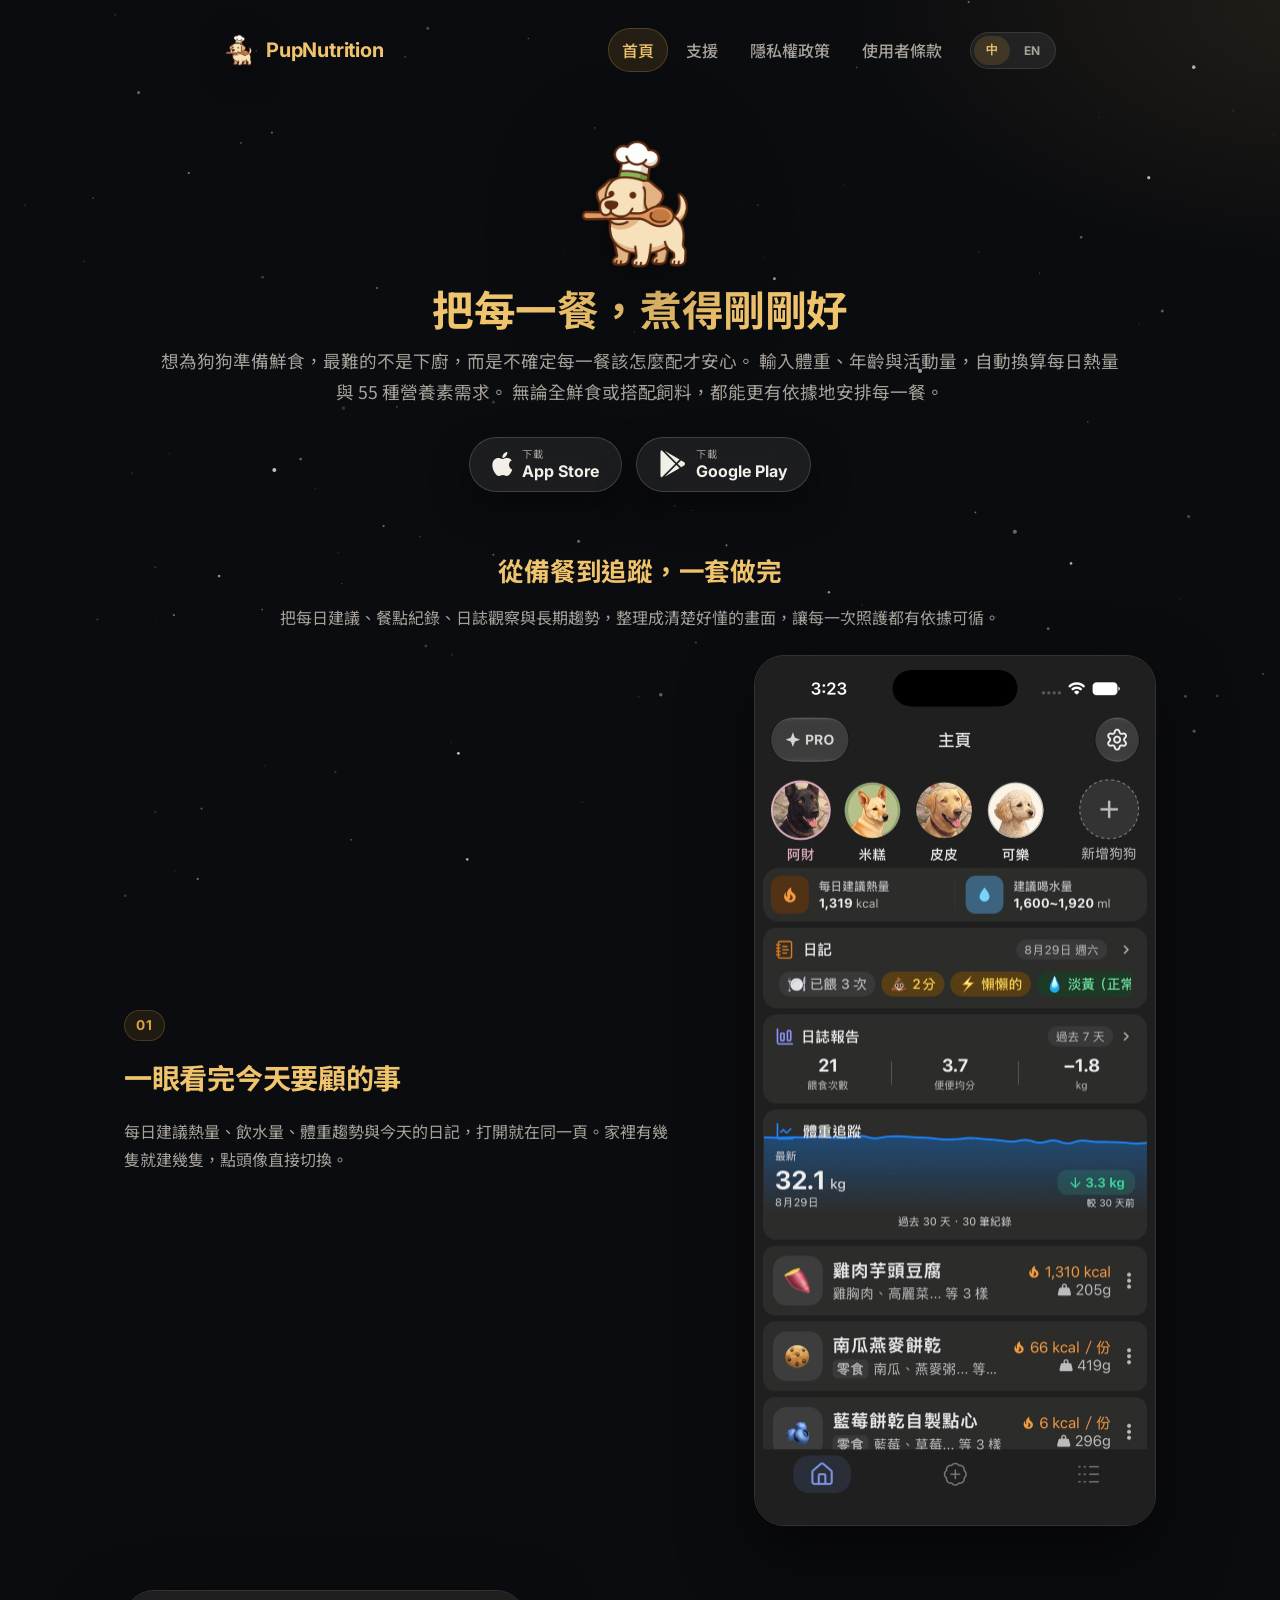
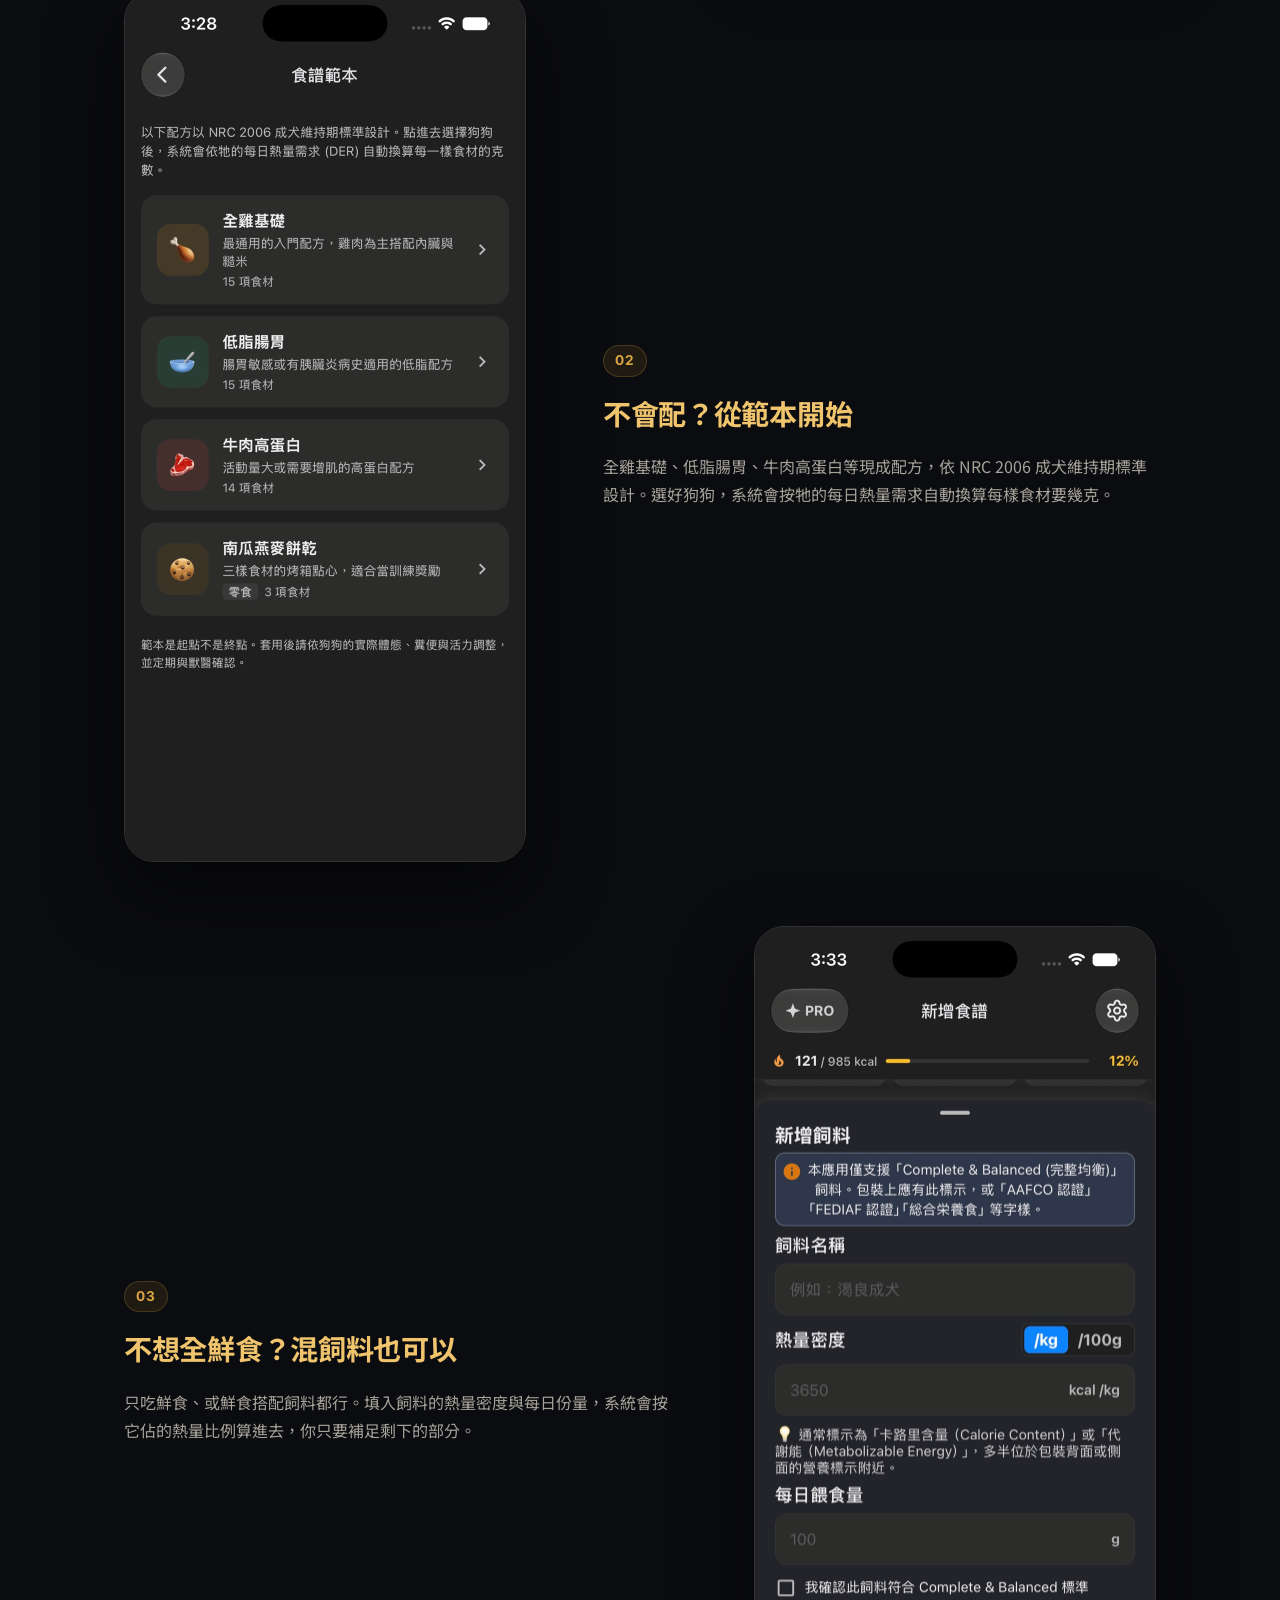
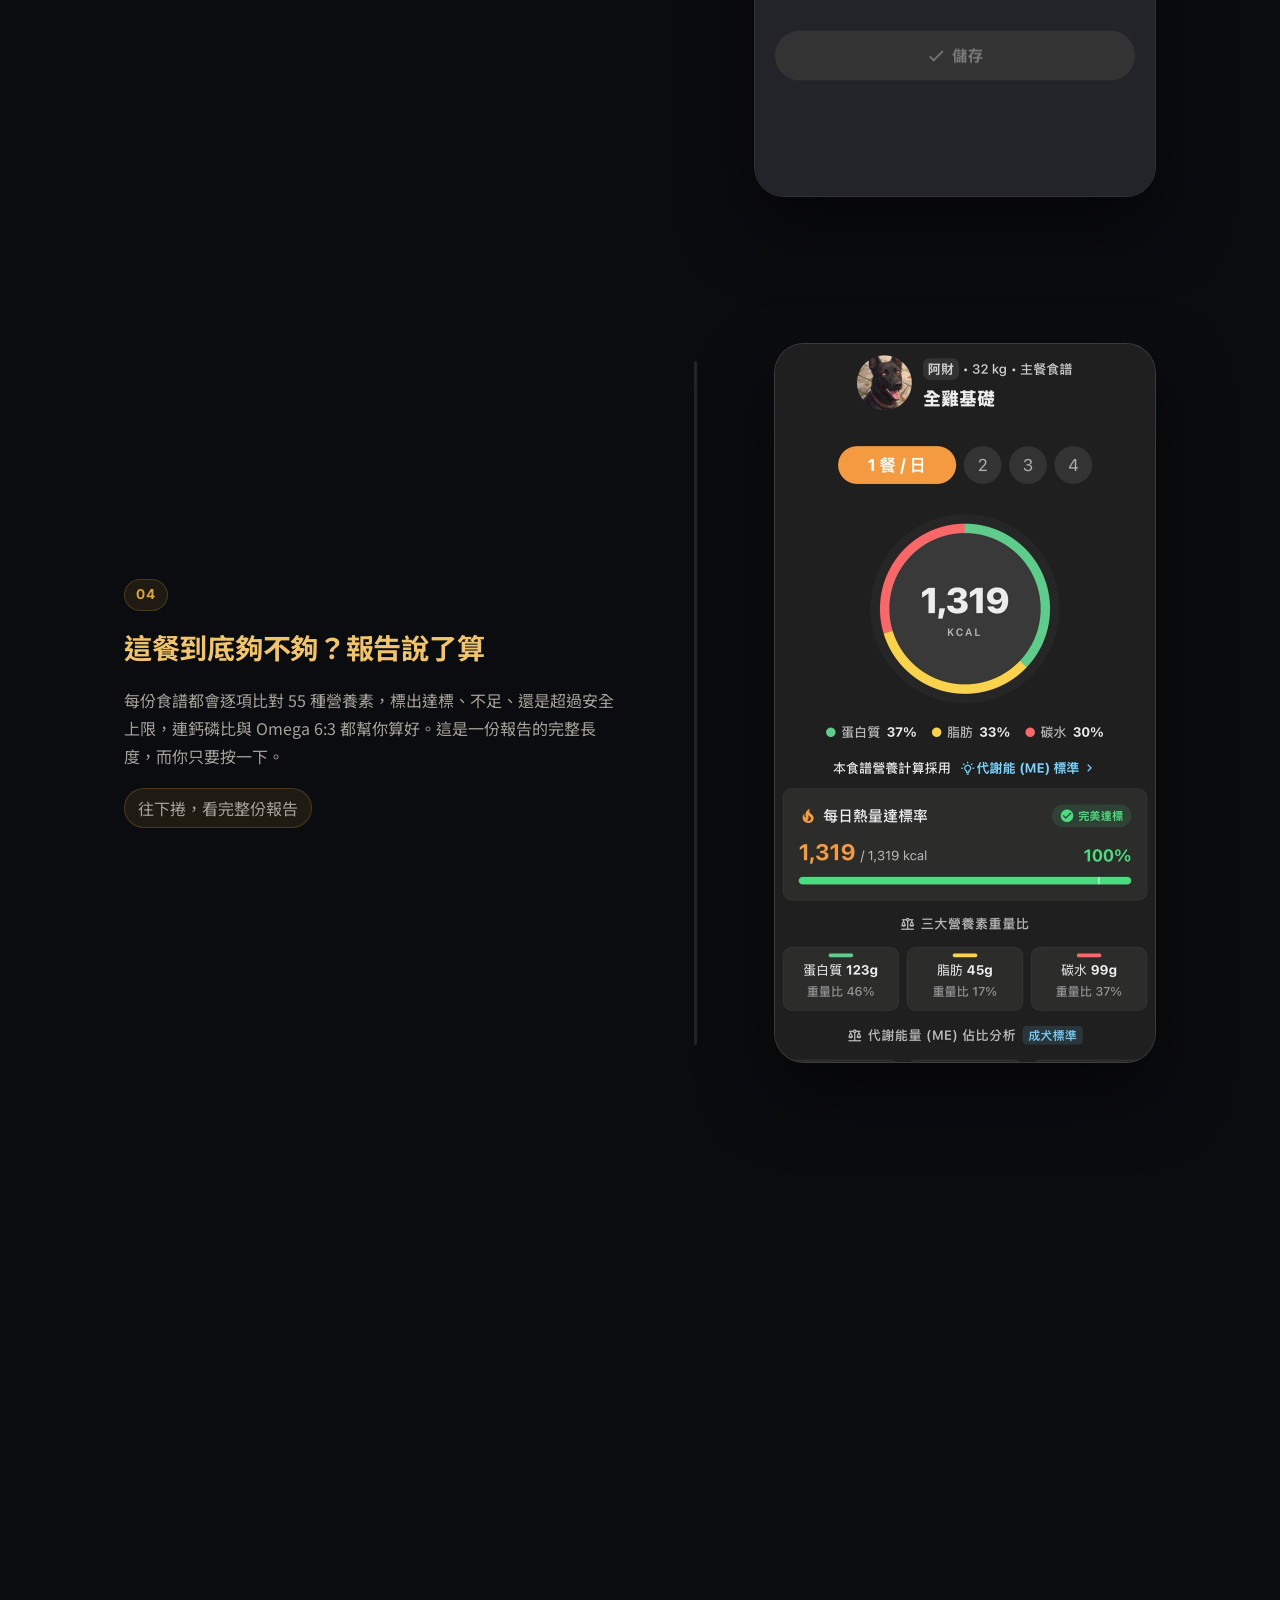
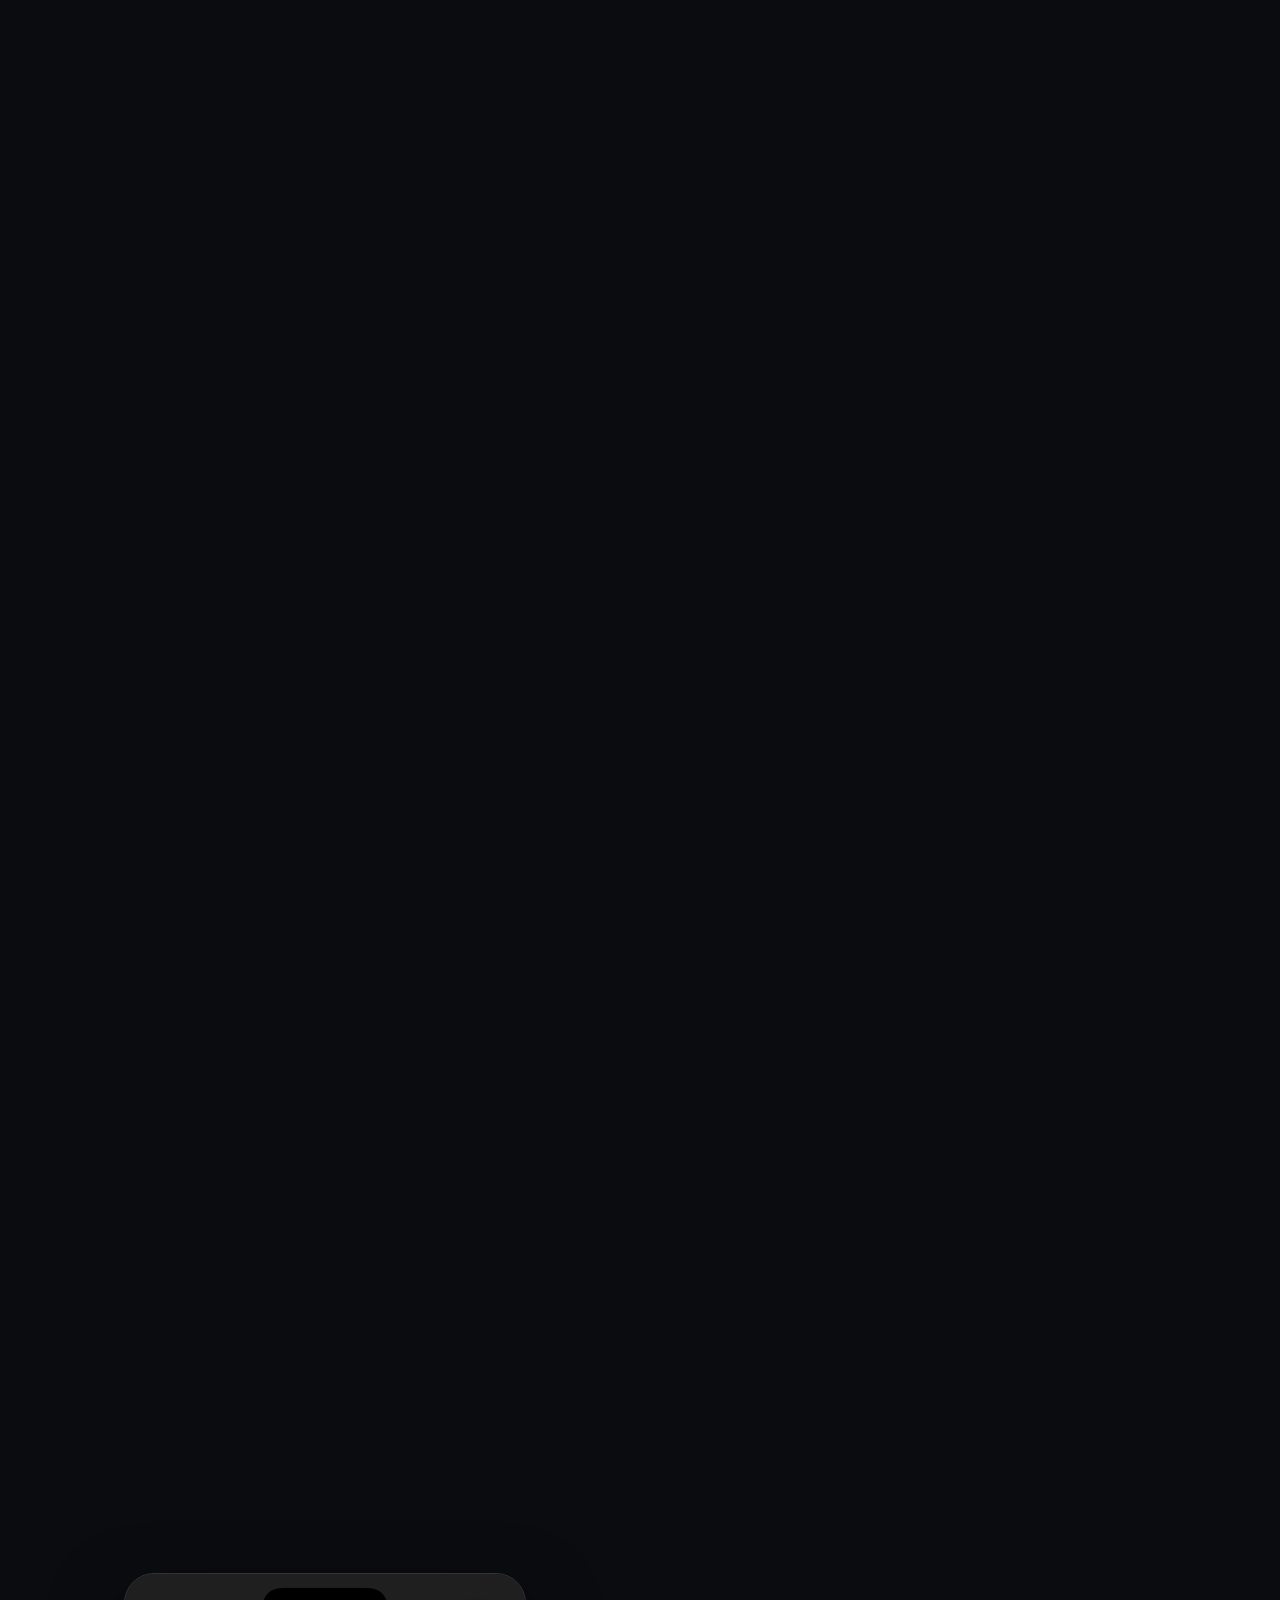
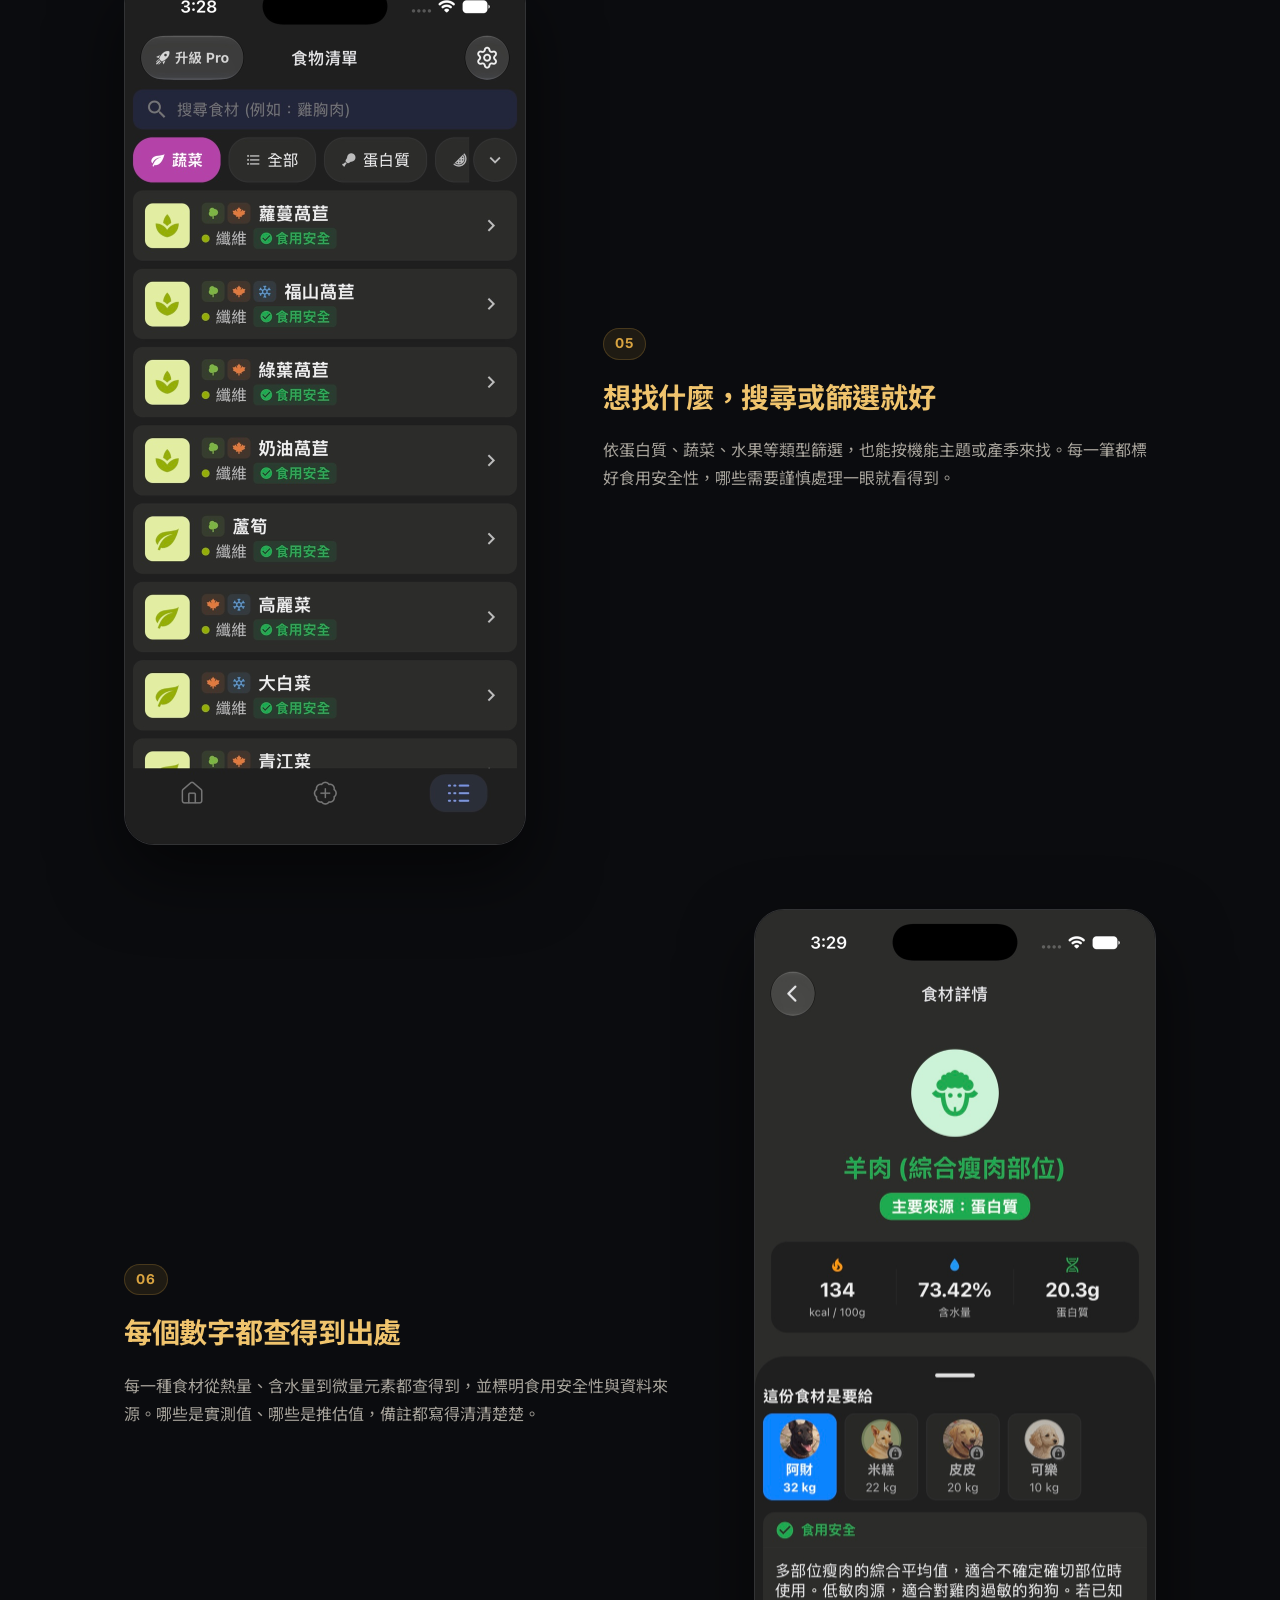
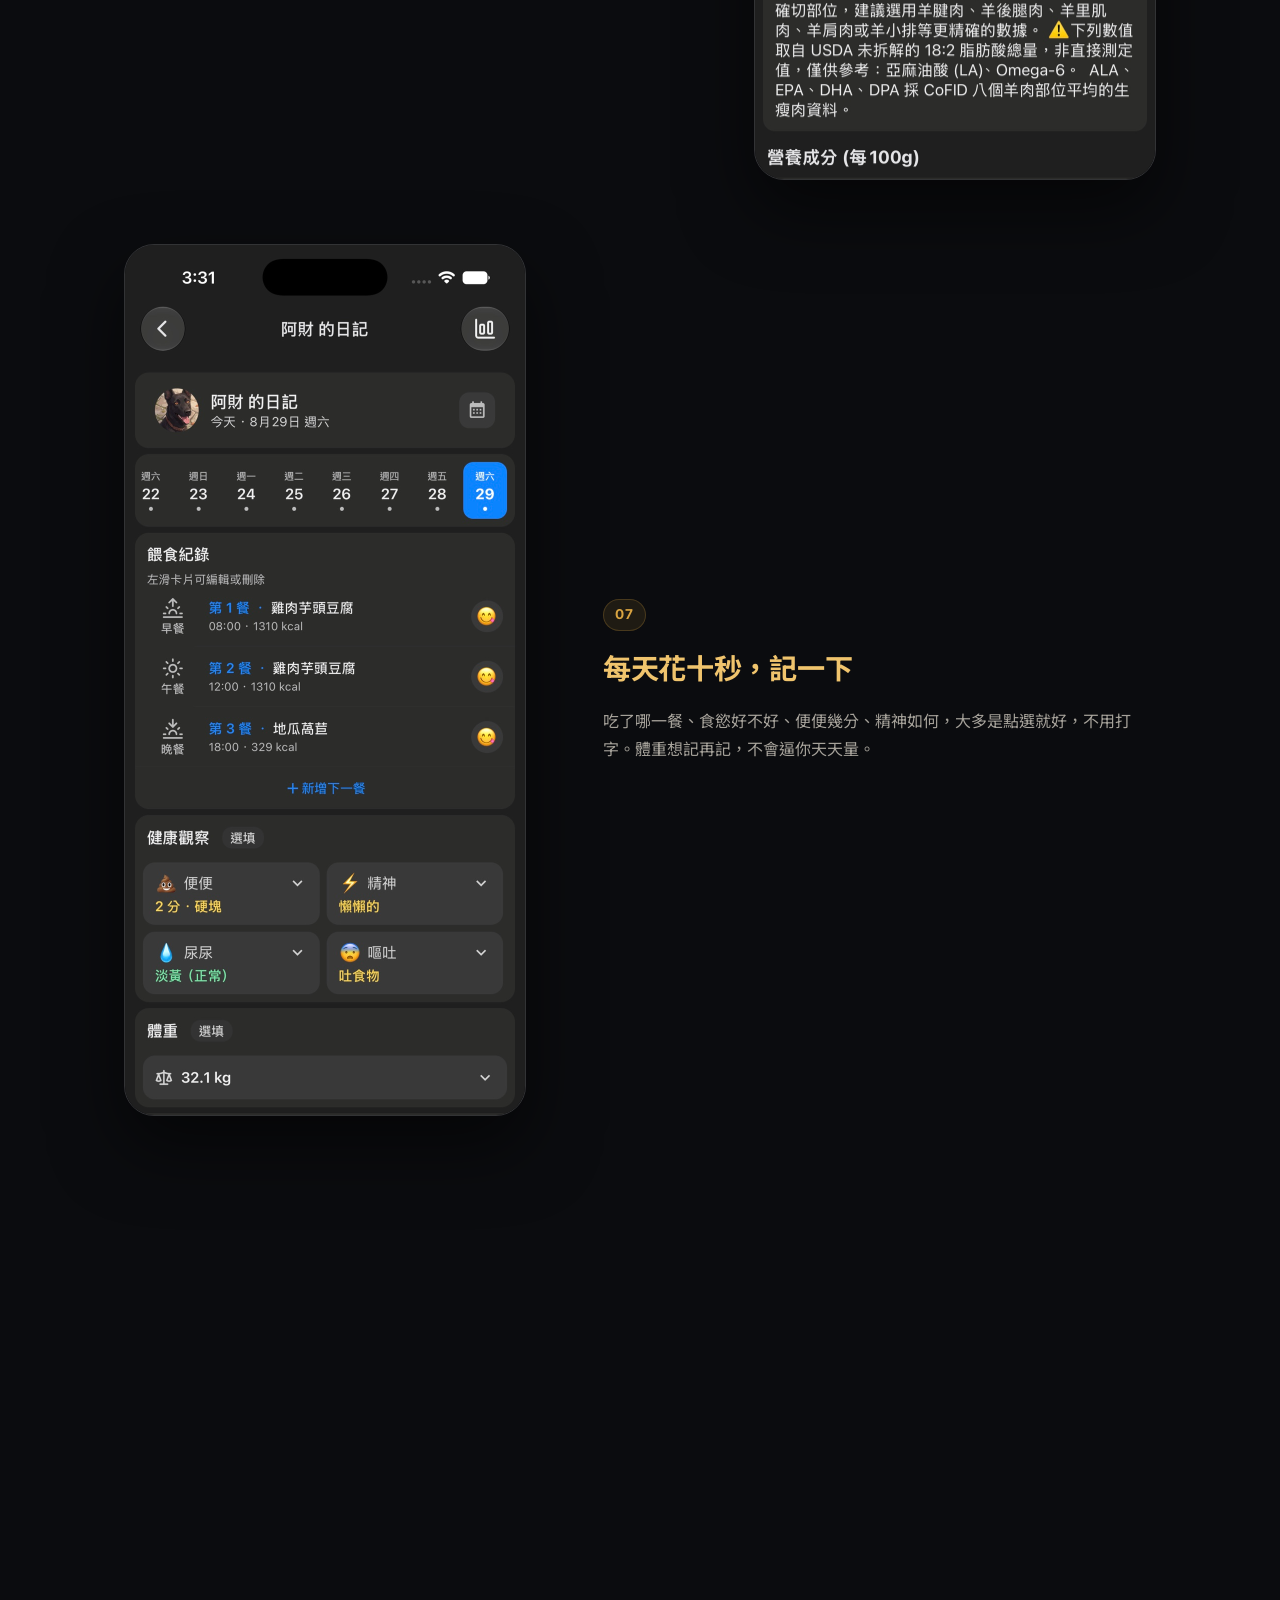
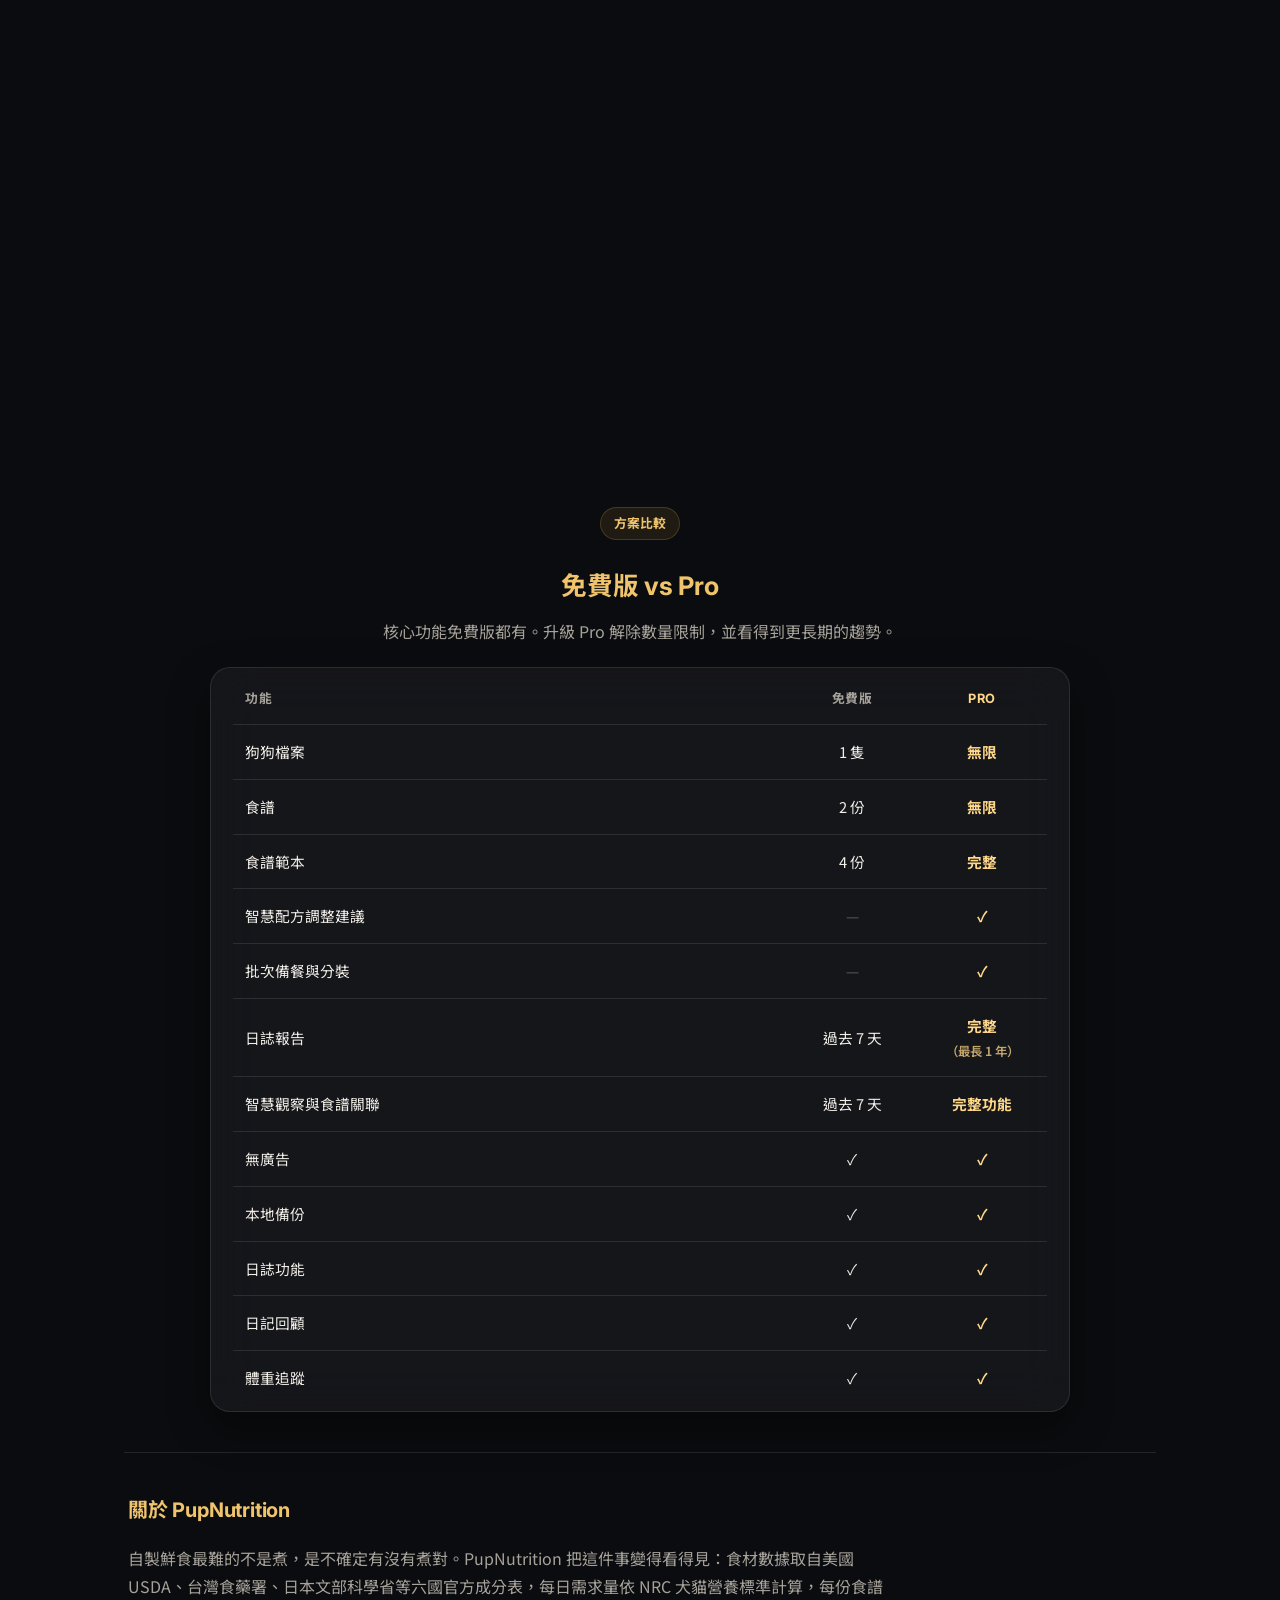
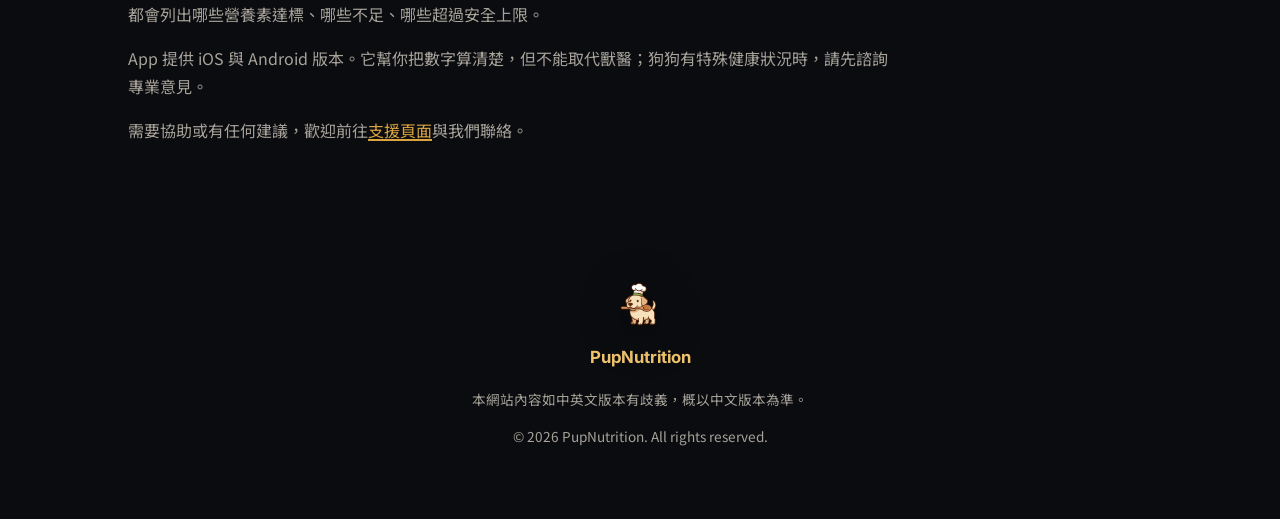
==== index.html @ 514bb1cf "Add files via upload" ====
<!DOCTYPE html>
<html lang="zh-Hant">
<head>
<meta charset="UTF-8">
<meta name="viewport" content="width=device-width, initial-scale=1.0">
<meta name="theme-color" content="#0B0C0F">
<title>PupNutrition — 為狗狗打造的鮮食營養夥伴</title>
<meta name="description" content="想給狗狗煮鮮食卻不知道怎麼配才夠？填好體重、年齡與活動量，PupNutrition 就自動算出每日熱量與 55 種營養素的需求量，並逐項檢查食譜達標與否。PupNutrition works out your dog's daily needs and checks every homemade recipe against 55 nutrients.">
<link rel="icon" type="image/png" href="logo.png">
<link rel="stylesheet" href="https://cdnjs.cloudflare.com/ajax/libs/font-awesome/6.5.2/css/all.min.css">
<link rel="stylesheet" href="style.css">
</head>
<body>
<canvas class="starfield" aria-hidden="true"></canvas>

<header class="site-header">
  <a class="brand" href="index.html"><img src="logo.png" alt="PupNutrition" class="brand-logo"> PupNutrition</a>
  <div class="site-header-right">
    <nav class="site-nav">
      <a href="index.html" class="active" data-i18n="nav.home">首頁</a>
      <a href="support.html" data-i18n="nav.support">支援</a>
      <a href="privacy.html" data-i18n="nav.privacy">隱私權政策</a>
      <a href="terms.html" data-i18n="nav.terms">使用者條款</a>
    </nav>
    <div class="lang-toggle">
      <button type="button" data-lang-btn="zh-TW">中</button>
      <button type="button" data-lang-btn="en-US">EN</button>
    </div>
  </div>
</header>

<main class="wide">
  <section class="hero">
    <img src="logo.png" alt="PupNutrition" class="hero-logo">
    <h1 data-i18n="index.hero.title">把每一餐，煮得剛剛好</h1>
    <p class="tagline" data-i18n="index.hero.tagline">想為狗狗準備鮮食，最難的不是下廚，而是不確定每一餐該怎麼配才安心。 輸入體重、年齡與活動量，自動換算每日熱量與 55 種營養素需求。 無論全鮮食或搭配飼料，都能更有依據地安排每一餐。</p>

    <div class="store-buttons">
      <a href="#" class="store-btn">
        <i class="fa-brands fa-apple"></i>
        <span class="store-btn-text"><small data-i18n="index.store.apple.caption">下載</small><strong>App Store</strong></span>
      </a>
      <a href="#" class="store-btn">
        <i class="fa-brands fa-google-play"></i>
        <span class="store-btn-text"><small data-i18n="index.store.google.caption">下載</small><strong>Google Play</strong></span>
      </a>
    </div>
  </section>

  <div class="section-heading">
    <h2 data-i18n="index.features.heading">從備餐到追蹤，一套做完</h2>
    <p class="section-sub" data-i18n="index.features.subheading">把每日建議、餐點紀錄、日誌觀察與長期趨勢，整理成清楚好懂的畫面，讓每一次照護都有依據可循。</p>
  </div>

  <section class="showcase">
    <div class="showcase-item reveal">
      <div class="showcase-text">
        <span class="showcase-num">01</span>
        <h2 data-i18n="index.showcase.home.title">一眼看完今天要顧的事</h2>
        <p data-i18n="index.showcase.home.body">每日建議熱量、飲水量、體重趨勢與今天的日記，打開就在同一頁。家裡有幾隻就建幾隻，點頭像直接切換。</p>
      </div>
      <div class="showcase-frame">
        <img src="images/shot-home.jpg" alt="PupNutrition 主頁畫面截圖" loading="lazy">
      </div>
    </div>

    <div class="showcase-item showcase-item--reverse reveal">
      <div class="showcase-text">
        <span class="showcase-num">02</span>
        <h2 data-i18n="index.showcase.templates.title">不會配？從範本開始</h2>
        <p data-i18n="index.showcase.templates.body">全雞基礎、低脂腸胃、牛肉高蛋白等現成配方，依 NRC 2006 成犬維持期標準設計。選好狗狗，系統會按牠的每日熱量需求自動換算每樣食材要幾克。</p>
      </div>
      <div class="showcase-frame">
        <img src="images/shot-templates.jpg" alt="PupNutrition 食譜範本畫面截圖" loading="lazy">
      </div>
    </div>

    <div class="showcase-item reveal">
      <div class="showcase-text">
        <span class="showcase-num">03</span>
        <h2 data-i18n="index.showcase.kibble.title">不想全鮮食？混飼料也可以</h2>
        <p data-i18n="index.showcase.kibble.body">只吃鮮食、或鮮食搭配飼料都行。填入飼料的熱量密度與每日份量，系統會按它佔的熱量比例算進去，你只要補足剩下的部分。</p>
      </div>
      <div class="showcase-frame">
        <img src="images/shot-kibble.jpg" alt="PupNutrition 新增飼料畫面截圖" loading="lazy">
      </div>
    </div>
  </section>

  <section class="longshot" id="longshot">
    <div class="longshot-inner">
      <div class="longshot-text">
        <span class="showcase-num">04</span>
        <h2 data-i18n="index.longshot.title">這餐到底夠不夠？報告說了算</h2>
        <p data-i18n="index.longshot.body">每份食譜都會逐項比對 55 種營養素，標出達標、不足、還是超過安全上限，連鈣磷比與 Omega 6:3 都幫你算好。這是一份報告的完整長度，而你只要按一下。</p>
        <p class="longshot-hint" data-i18n="index.longshot.hint">往下捲，看完整份報告</p>
      </div>
      <div class="longshot-progress" aria-hidden="true"><span></span></div>
      <div class="longshot-frame">
        <img src="images/shot-recipe-long.jpg" alt="PupNutrition 完整食譜與營養檢核報告畫面截圖" loading="lazy">
      </div>
    </div>
  </section>

  <section class="showcase">
    <div class="showcase-item showcase-item--reverse reveal">
      <div class="showcase-text">
        <span class="showcase-num">05</span>
        <h2 data-i18n="index.showcase.foodlist.title">想找什麼，搜尋或篩選就好</h2>
        <p data-i18n="index.showcase.foodlist.body">依蛋白質、蔬菜、水果等類型篩選，也能按機能主題或產季來找。每一筆都標好食用安全性，哪些需要謹慎處理一眼就看得到。</p>
      </div>
      <div class="showcase-frame">
        <img src="images/shot-foodlist.jpg" alt="PupNutrition 食物清單畫面截圖" loading="lazy">
      </div>
    </div>

    <div class="showcase-item reveal">
      <div class="showcase-text">
        <span class="showcase-num">06</span>
        <h2 data-i18n="index.showcase.ingredient.title">每個數字都查得到出處</h2>
        <p data-i18n="index.showcase.ingredient.body">每一種食材從熱量、含水量到微量元素都查得到，並標明食用安全性與資料來源。哪些是實測值、哪些是推估值，備註都寫得清清楚楚。</p>
      </div>
      <div class="showcase-frame">
        <img src="images/shot-ingredient.jpg" alt="PupNutrition 食材詳情畫面截圖" loading="lazy">
      </div>
    </div>

    <div class="showcase-item showcase-item--reverse reveal">
      <div class="showcase-text">
        <span class="showcase-num">07</span>
        <h2 data-i18n="index.showcase.log.title">每天花十秒，記一下</h2>
        <p data-i18n="index.showcase.log.body">吃了哪一餐、食慾好不好、便便幾分、精神如何，大多是點選就好，不用打字。體重想記再記，不會逼你天天量。</p>
      </div>
      <div class="showcase-frame">
        <img src="images/shot-log.jpg" alt="PupNutrition 日記畫面截圖" loading="lazy">
      </div>
    </div>

    <div class="showcase-item reveal">
      <div class="showcase-text">
        <span class="showcase-num">08</span>
        <h2 data-i18n="index.showcase.report.title">身體的變化，數字先告訴你</h2>
        <p data-i18n="index.showcase.report.body">餵食次數、便便評分、體重曲線自動整理成報告。連續幾次偏軟，App 會告訴你可能是換食太快或脂肪偏高，而不只是丟一張圖表給你。</p>
      </div>
      <div class="showcase-frame">
        <img src="images/shot-report.jpg" alt="PupNutrition 日誌報告畫面截圖" loading="lazy">
      </div>
    </div>
  </section>

  <div class="section-heading">
    <span class="eyebrow" data-i18n="compare.eyebrow">方案比較</span>
    <h2 data-i18n="compare.title">免費版 vs Pro</h2>
    <p class="section-sub" data-i18n="compare.subtitle">核心功能免費版都有。升級 Pro 解除數量限制，並看得到更長期的趨勢。</p>
  </div>

  <div class="compare-wrap">
    <table class="compare-table">
      <thead>
        <tr>
          <th data-i18n="compare.col.feature">功能</th>
          <th data-i18n="compare.col.free">免費版</th>
          <th>Pro</th>
        </tr>
      </thead>
      <tbody>
        <tr>
          <td data-i18n="compare.row.dogs">狗狗檔案</td>
          <td data-i18n="compare.row.dogs.free">1 隻</td>
          <td data-i18n="compare.row.dogs.pro">無限</td>
        </tr>
        <tr>
          <td data-i18n="compare.row.recipes">食譜</td>
          <td data-i18n="compare.row.recipes.free">2 份</td>
          <td data-i18n="compare.row.recipes.pro">無限</td>
        </tr>
        <tr>
          <td data-i18n="compare.row.templates">食譜範本</td>
          <td data-i18n="compare.row.templates.free">4 份</td>
          <td data-i18n="compare.row.templates.pro">完整</td>
        </tr>
        <tr>
          <td data-i18n="compare.row.nutritionSuggestions">智慧配方調整建議</td>
          <td class="dash">—</td>
          <td>✓</td>
        </tr>
        <tr>
          <td data-i18n="compare.row.batchPrep">批次備餐與分裝</td>
          <td class="dash">—</td>
          <td>✓</td>
        </tr>
        <tr>
          <td data-i18n="compare.row.report">日誌報告</td>
          <td data-i18n="compare.row.report.free">過去 7 天</td>
          <td data-i18n-html="compare.row.report.pro.html">完整<span class="compare-note">（最長 1 年）</span></td>
        </tr>
        <tr>
          <td data-i18n="compare.row.insight">智慧觀察與食譜關聯</td>
          <td data-i18n="compare.row.insight.free">過去 7 天</td>
          <td data-i18n="compare.row.insight.pro">完整功能</td>
        </tr>
        <tr>
          <td data-i18n="compare.row.noads">無廣告</td>
          <td>✓</td>
          <td>✓</td>
        </tr>
        <tr>
          <td data-i18n="compare.row.backup">本地備份</td>
          <td>✓</td>
          <td>✓</td>
        </tr>
        <tr>
          <td data-i18n="compare.row.log">日誌功能</td>
          <td>✓</td>
          <td>✓</td>
        </tr>
        <tr>
          <td data-i18n="compare.row.diaryReview">日記回顧</td>
          <td>✓</td>
          <td>✓</td>
        </tr>
        <tr>
          <td data-i18n="compare.row.weight">體重追蹤</td>
          <td>✓</td>
          <td>✓</td>
        </tr>
      </tbody>
    </table>
  </div>

  <div class="about-section">
    <h2 data-i18n="index.about.title">關於 PupNutrition</h2>
    <p data-i18n="index.about.body1">自製鮮食最難的不是煮，是不確定有沒有煮對。PupNutrition 把這件事變得看得見：食材數據取自美國 USDA、台灣食藥署、日本文部科學省等六國官方成分表，每日需求量依 NRC 犬貓營養標準計算，每份食譜都會列出哪些營養素達標、哪些不足、哪些超過安全上限。</p>
    <p data-i18n="index.about.body15">App 提供 iOS 與 Android 版本。它幫你把數字算清楚，但不能取代獸醫；狗狗有特殊健康狀況時，請先諮詢專業意見。</p>
    <p data-i18n-html="index.about.body2.html">需要協助或有任何建議，歡迎前往<a href="support.html">支援頁面</a>與我們聯絡。</p>
  </div>
</main>

<footer>
  <img src="logo.png" alt="PupNutrition" class="footer-logo">
  <p class="footer-brand">PupNutrition</p>
  <p data-i18n="footer.disclaimer.generic">本網站內容如中英文版本有歧義，概以中文版本為準。</p>
  <p>&copy; 2026 PupNutrition. All rights reserved.</p>
</footer>

<script src="js/starfield.js"></script>
<script src="i18n/zh-TW.js"></script>
<script src="i18n/en-US.js"></script>
<script src="i18n/i18n.js"></script>
<script>
  (function () {
    var items = document.querySelectorAll('.reveal');
    if (!('IntersectionObserver' in window) || !items.length) {
      items.forEach(function (el) { el.classList.add('in-view'); });
      return;
    }
    var observer = new IntersectionObserver(function (entries) {
      entries.forEach(function (entry) {
        if (entry.isIntersecting) {
          entry.target.classList.add('in-view');
          observer.unobserve(entry.target);
        }
      });
    }, { threshold: 0.25, rootMargin: '0px 0px -60px 0px' });
    items.forEach(function (el) { observer.observe(el); });
  })();

  // 長截圖：把頁面捲動進度換算成圖片在手機框裡的位移
  (function () {
    var section = document.getElementById('longshot');
    if (!section) return;
    var frame = section.querySelector('.longshot-frame');
    var img = frame && frame.querySelector('img');
    var bar = section.querySelector('.longshot-progress span');
    if (!img) return;
    if (window.matchMedia && window.matchMedia('(prefers-reduced-motion: reduce)').matches) return;

    var maxShift = 0, ticking = false;

    function measure() {
      // 圖片實際渲染高度扣掉視窗高度，就是可以捲動的距離
      maxShift = Math.max(0, img.offsetHeight - frame.clientHeight);
    }

    function update() {
      ticking = false;
      var rect = section.getBoundingClientRect();
      var runway = section.offsetHeight - window.innerHeight;
      if (runway <= 0) return;
      var progress = Math.min(1, Math.max(0, -rect.top / runway));
      img.style.transform = 'translateY(' + (-progress * maxShift).toFixed(1) + 'px)';
      if (bar) bar.style.height = (progress * 100).toFixed(1) + '%';
    }

    function onScroll() {
      if (!ticking) { ticking = true; requestAnimationFrame(update); }
    }

    function init() { measure(); update(); }

    if (img.complete) init(); else img.addEventListener('load', init);
    window.addEventListener('scroll', onScroll, { passive: true });
    window.addEventListener('resize', function () { measure(); update(); });
  })();
</script>
</body>
</html>
---- style.css ----
@import url('https://fonts.googleapis.com/css2?family=Inter:wght@500;600;700;800&family=Noto+Sans+TC:wght@400;500;700&display=swap');

:root {
  --bg: #0B0C0F;
  --paper: rgba(255, 255, 255, 0.045);
  --paper-strong: rgba(255, 255, 255, 0.07);
  --ink: #F2EFE9;
  --ink-soft: #A6A29A;
  --sage: #D9A441;
  --sage-deep: #F0C46D;
  --mustard: #FFD88A;
  --line: rgba(255, 255, 255, 0.10);
  --line-strong: rgba(255, 255, 255, 0.16);
  --radius: 20px;
  --shadow-card: 0 30px 70px rgba(0, 0, 0, 0.55), inset 0 1px 0 rgba(255, 255, 255, 0.07);
  --shadow-soft: 0 16px 40px rgba(0, 0, 0, 0.4);
}

* { box-sizing: border-box; }

.starfield {
  position: fixed;
  inset: 0;
  z-index: -1;          /* 沒有這行的話，fixed 定位會讓星點畫在內容「上面」，截圖會蒙上一層白霧 */
  display: block;
  pointer-events: none;
}

html { scroll-behavior: smooth; }

body {
  margin: 0;
  background:
    radial-gradient(1100px 560px at 12% -8%, rgba(217, 164, 65, 0.12), transparent 60%),
    radial-gradient(900px 480px at 105% 0%, rgba(240, 196, 109, 0.10), transparent 55%),
    var(--bg);
  color: var(--ink);
  font-family: 'Noto Sans TC', -apple-system, BlinkMacSystemFont, sans-serif;
  line-height: 1.75;
  -webkit-font-smoothing: antialiased;
}

h1, h2, h3, .brand {
  font-family: 'Inter', 'Noto Sans TC', -apple-system, BlinkMacSystemFont, sans-serif;
  color: var(--sage-deep);
  letter-spacing: -0.01em;
}

a { color: var(--sage); text-decoration-thickness: 1.5px; text-underline-offset: 2px; }
a:hover { color: var(--mustard); }

.site-header {
  display: flex;
  align-items: center;
  justify-content: space-between;
  max-width: 880px;
  margin: 0 auto;
  padding: 28px 24px 20px;
}

.brand {
  display: flex;
  align-items: center;
  gap: 10px;
  font-size: 1.25rem;
  font-weight: 700;
  text-decoration: none;
}
.brand:hover { color: var(--sage-deep); }

.brand .paw { font-size: 1.4rem; }
.brand-logo {
  height: 32px;
  width: 32px;
  object-fit: contain;
  vertical-align: middle;
  filter: drop-shadow(0 6px 16px rgba(0, 0, 0, 0.5));
}

.site-header-right { display: flex; align-items: center; gap: 14px; }

.lang-toggle {
  display: flex;
  gap: 2px;
  background: var(--paper-strong);
  border: 1px solid var(--line);
  border-radius: 999px;
  padding: 3px;
}
.lang-toggle button {
  border: none;
  background: transparent;
  color: var(--ink-soft);
  font-size: 0.75rem;
  font-weight: 700;
  font-family: 'Inter', sans-serif;
  padding: 6px 12px;
  border-radius: 999px;
  cursor: pointer;
  transition: background-color 0.15s ease, color 0.15s ease;
}
.lang-toggle button:hover { color: var(--ink); }
.lang-toggle button.active {
  background: rgba(217, 164, 65, 0.16);
  color: var(--sage-deep);
}

.site-nav { display: flex; gap: 4px; font-weight: 500; }
.site-nav a {
  color: var(--ink-soft);
  text-decoration: none;
  padding: 8px 14px;
  border-radius: 999px;
  transition: background-color 0.15s ease, color 0.15s ease;
}
.site-nav a:hover { color: var(--ink); background: var(--paper-strong); }
.site-nav a.active {
  color: var(--sage-deep);
  background: rgba(217, 164, 65, 0.12);
  box-shadow: inset 0 0 0 1px rgba(217, 164, 65, 0.25);
}

main {
  max-width: 720px;
  margin: 0 auto;
  padding: 12px 24px 80px;
}

/* 首頁：容器放寬讓截圖有空間，但文字段落仍維持好讀的行寬 */
main.wide { max-width: 1080px; }
main.wide .hero .tagline,
main.wide .section-heading .section-sub { max-width: 960px; }
main.wide .about-section p { max-width: 760px; }
main.wide .compare-wrap { max-width: 860px; margin-inline: auto; }

.card {
  background: var(--paper);
  border: 1px solid var(--line);
  border-radius: var(--radius);
  padding: 36px 40px;
  backdrop-filter: blur(24px) saturate(140%);
  -webkit-backdrop-filter: blur(24px) saturate(140%);
  box-shadow: var(--shadow-card);
}

.eyebrow {
  display: inline-block;
  background: rgba(217, 164, 65, 0.10);
  color: var(--sage-deep);
  font-weight: 700;
  font-size: 0.8rem;
  padding: 5px 14px;
  border-radius: 999px;
  margin-bottom: 14px;
  box-shadow: inset 0 0 0 1px rgba(217, 164, 65, 0.22);
}

h1 { font-size: 2.1rem; margin: 0 0 6px; }
.hero h1 { font-size: 2.6rem; line-height: 1.15; margin: 0 0 10px; }
h2 { font-size: 1.25rem; margin: 34px 0 10px; border-top: 1px solid var(--line); padding-top: 24px; }
h2:first-of-type { border-top: none; padding-top: 0; }
.updated { color: var(--ink-soft); font-size: 0.9rem; margin: 0 0 28px; }

ul { padding-left: 22px; }
li { margin-bottom: 6px; }

.hero {
  text-align: center;
  padding: 34px 0 48px;
}
.hero .tagline { color: var(--ink-soft); font-size: 1.1rem; max-width: 460px; margin: 10px auto 0; }
.paw-row img {
  height: 22px;
  width: 22px;
  object-fit: contain;
  margin: 0 4px;
  vertical-align: middle;
  filter: drop-shadow(0 4px 10px rgba(0, 0, 0, 0.4));
}

.hero-logo {
  display: block;
  width: 132px;
  height: 132px;
  object-fit: contain;
  margin: 0 auto 18px;
  filter: drop-shadow(0 24px 50px rgba(0, 0, 0, 0.55));
}

.store-buttons {
  display: flex;
  gap: 14px;
  justify-content: center;
  flex-wrap: wrap;
  margin-top: 30px;
}
.store-btn {
  display: flex;
  align-items: center;
  gap: 10px;
  background: var(--paper-strong);
  border: 1px solid var(--line-strong);
  border-radius: 999px;
  padding: 10px 22px;
  color: var(--ink);
  text-decoration: none;
  backdrop-filter: blur(20px);
  -webkit-backdrop-filter: blur(20px);
  box-shadow: var(--shadow-soft);
  transition: border-color 0.2s ease, background-color 0.2s ease, transform 0.15s ease;
}
.store-btn:hover {
  color: var(--ink);
  border-color: rgba(217, 164, 65, 0.4);
  background: rgba(217, 164, 65, 0.10);
  transform: translateY(-2px);
}
.store-btn i { font-size: 1.7rem; }
.store-btn-text { display: flex; flex-direction: column; line-height: 1.25; text-align: left; }
.store-btn-text small { font-size: 0.64rem; color: var(--ink-soft); text-transform: uppercase; letter-spacing: 0.06em; }
.store-btn-text strong { font-family: 'Inter', 'Noto Sans TC', sans-serif; font-size: 1rem; font-weight: 700; }

.showcase {
  display: flex;
  flex-direction: column;
  gap: 64px;
  margin: 24px 0 56px;
}
.showcase-item {
  display: flex;
  align-items: center;
  gap: clamp(48px, 6vw, 80px);
}
.showcase-item--reverse { flex-direction: row-reverse; }
.showcase-text { flex: 1; min-width: 0; }
.showcase-num {
  display: inline-block;
  font-family: 'Inter', sans-serif;
  font-weight: 700;
  font-size: 0.85rem;
  color: var(--sage);
  letter-spacing: 0.08em;
  padding: 4px 12px;
  border-radius: 999px;
  background: rgba(217, 164, 65, 0.10);
  box-shadow: inset 0 0 0 1px rgba(217, 164, 65, 0.22);
  margin-bottom: 14px;
}
.showcase-text h2 { margin: 0 0 12px; border-top: none; padding-top: 0; font-size: clamp(1.5rem, 2.2vw, 1.85rem); }
.showcase-text p { color: var(--ink-soft); margin: 0; font-size: clamp(1rem, 1.15vw, 1.08rem); }
.showcase-frame {
  flex: 0 0 auto;
  /* 固定整數寬度：用 vw 會算出 382.2px 這種小數，瀏覽器得做次像素重新取樣，圖片就會糊。
     來源圖 800px，這裡內容區剛好 400px（402 減去左右各 1px 邊框），正好 2 倍 */
  width: 402px;
  border-radius: 30px;
  border: 1px solid var(--line-strong);
  box-shadow: var(--shadow-card);
}
/* 圓角直接給圖片，不用 overflow: hidden —— 圓角裁切會讓瀏覽器另開合成層重新點陣化 */
.showcase-frame img { display: block; width: 100%; height: auto; border-radius: 29px; }

/* ── 長截圖：捲動時內容在手機框裡往上跑 ── */
.longshot { position: relative; height: 320vh; margin: 0 0 40px; }
.longshot-inner {
  position: sticky;
  top: 0;
  height: 100vh;
  display: flex;
  align-items: center;
  gap: clamp(48px, 6vw, 80px);
}
.longshot-text { flex: 1; min-width: 0; }
.longshot-text h2 { border-top: none; padding-top: 0; margin: 0 0 12px; font-size: clamp(1.5rem, 2.2vw, 1.85rem); }
.longshot-text p { color: var(--ink-soft); margin: 0; font-size: clamp(1rem, 1.15vw, 1.08rem); }
.longshot-hint {
  display: inline-block;
  margin-top: 18px !important;
  font-size: 0.85rem;
  color: var(--sage);
  padding: 6px 14px;
  border-radius: 999px;
  background: rgba(217, 164, 65, 0.10);
  box-shadow: inset 0 0 0 1px rgba(217, 164, 65, 0.22);
}
.longshot-frame {
  flex: 0 0 auto;
  /* 同樣固定整數寬度；來源圖 760px，內容區 380px 正好 2 倍 */
  width: 382px;
  height: min(780px, 80vh);
  overflow: hidden;
  border-radius: 30px;
  border: 1px solid var(--line-strong);
  box-shadow: var(--shadow-card);
  background: var(--paper);
}
.longshot-frame img {
  display: block;
  width: 100%;
  height: auto;
  will-change: transform;
}
/* 進度條 */
.longshot-progress {
  width: 3px;
  align-self: stretch;
  margin: 12vh 0;
  border-radius: 999px;
  background: var(--line);
  overflow: hidden;
}
.longshot-progress span {
  display: block;
  width: 100%;
  height: 0%;
  border-radius: 999px;
  background: linear-gradient(var(--sage), var(--mustard));
}

.reveal { opacity: 0; transform: translateY(28px); transition: opacity 0.7s ease, transform 0.7s ease; }
/* 用 none 而非 translateY(0)：留著 transform 會讓元素持續待在 GPU 合成層，圖片與文字會被重新點陣化而變糊 */
.reveal.in-view { opacity: 1; transform: none; }
@media (prefers-reduced-motion: reduce) {
  .reveal { opacity: 1; transform: none; transition: none; }
  /* 不做釘住捲動，改成使用者自己捲的一般容器 */
  .longshot { height: auto; }
  .longshot-inner { position: static; height: auto; padding: 40px 0; }
  .longshot-frame { overflow-y: auto; }
  .longshot-frame img { transform: none !important; }
  .longshot-progress { display: none; }
}

.section-heading { margin: 8px 0 22px; text-align: center; }
.section-heading h2 { border-top: none; padding-top: 0; margin: 10px 0 8px; font-size: 1.6rem; }
.section-heading .section-sub { color: var(--ink-soft); font-size: 1rem; max-width: 480px; margin: 0 auto; }

.feature-list {
  display: flex;
  flex-direction: column;
  margin: 0 0 40px;
  border-top: 1px solid var(--line);
}
.feature-row {
  display: flex;
  align-items: flex-start;
  gap: 18px;
  padding: 22px 6px;
  border-bottom: 1px solid var(--line);
  transition: background-color 0.2s ease;
}
.feature-row:hover { background: rgba(255, 255, 255, 0.03); }
.feature-row .feature-copy { min-width: 0; }
.feature-row h3 { font-size: 0.98rem; margin: 0 0 3px; }
.feature-row p { font-size: 0.86rem; color: var(--ink-soft); margin: 0; }

.about-section {
  padding: 40px 4px 8px;
  border-top: 1px solid var(--line);
}
.about-section h2 { border-top: none; padding-top: 0; margin-top: 0; }
.about-section p { color: var(--ink-soft); }
.about-section p + p { margin-top: 14px; }

.compare-wrap {
  overflow-x: auto;
  margin: 0 0 40px;
  background: var(--paper);
  border: 1px solid var(--line);
  border-radius: var(--radius);
  padding: 6px 22px;
  backdrop-filter: blur(24px) saturate(140%);
  -webkit-backdrop-filter: blur(24px) saturate(140%);
  box-shadow: var(--shadow-soft);
}
.compare-table { width: 100%; border-collapse: collapse; min-width: 480px; }
.compare-table tbody tr:last-child td { border-bottom: none; }
.compare-table th, .compare-table td {
  text-align: left;
  padding: 14px 12px;
  border-bottom: 1px solid var(--line);
  font-size: 0.92rem;
}
.compare-table th {
  font-family: 'Inter', 'Noto Sans TC', sans-serif;
  font-weight: 700;
  font-size: 0.8rem;
  color: var(--ink-soft);
  text-transform: uppercase;
  letter-spacing: 0.04em;
}
.compare-table th:nth-child(2), .compare-table th:nth-child(3),
.compare-table td:nth-child(2), .compare-table td:nth-child(3) {
  text-align: center;
  width: 130px;
}
.compare-table td:nth-child(3) { color: var(--mustard); font-weight: 700; }
.compare-table th:nth-child(3) { color: var(--mustard); }
.compare-table tbody tr { transition: background-color 0.2s ease; }
.compare-table tbody tr:hover { background: rgba(255, 255, 255, 0.03); }
.compare-table .dash { color: var(--ink-soft); opacity: 0.5; }
.compare-table .compare-note {
  display: block;
  white-space: nowrap;
  font-size: 0.78rem;
  font-weight: 600;
  opacity: 0.75;
  margin-top: 2px;
}

.contact-box {
  background: rgba(240, 196, 109, 0.08);
  border: 1px solid rgba(240, 196, 109, 0.28);
  border-radius: var(--radius);
  padding: 22px 26px;
  margin-top: 10px;
  backdrop-filter: blur(20px);
  -webkit-backdrop-filter: blur(20px);
}
.contact-box a { font-weight: 700; color: var(--mustard); }

.faq dt { font-weight: 700; margin-top: 20px; color: var(--ink); }
.faq dd { margin: 6px 0 0; color: var(--ink-soft); }

footer {
  max-width: 880px;
  margin: 0 auto;
  padding: 34px 24px 56px;
  text-align: center;
  color: var(--ink-soft);
  font-size: 0.85rem;
}
.footer-logo {
  height: 44px;
  width: 44px;
  object-fit: contain;
  margin-bottom: 10px;
  filter: drop-shadow(0 8px 20px rgba(0, 0, 0, 0.5));
}
.footer-brand { font-family: 'Inter', 'Noto Sans TC', -apple-system, BlinkMacSystemFont, sans-serif; font-weight: 700; font-size: 1.05rem; color: var(--sage-deep); margin: 0 0 16px; }

/* 空間不夠並排時改成上下堆疊，並讓截圖盡量撐滿寬度 */
@media (max-width: 860px) {
  .showcase-item, .showcase-item--reverse { flex-direction: column; gap: 28px; text-align: center; }
  .showcase-frame { width: min(92vw, 402px); }
  .longshot { height: 300vh; }
  .longshot-inner { flex-direction: column; gap: 20px; justify-content: center; }
  .longshot-text { flex: none; text-align: center; }
  .longshot-frame { width: min(92vw, 382px); height: 54vh; }
  .longshot-progress { display: none; }
}

@media (max-width: 640px) {
  .site-header { flex-direction: column; gap: 14px; text-align: center; }
  .site-header-right { flex-direction: column; gap: 10px; }
  .site-nav { flex-wrap: wrap; justify-content: center; }
  .card { padding: 26px 22px; }
  main { padding-inline: 12px; }
  .longshot-frame { height: 52vh; }
}
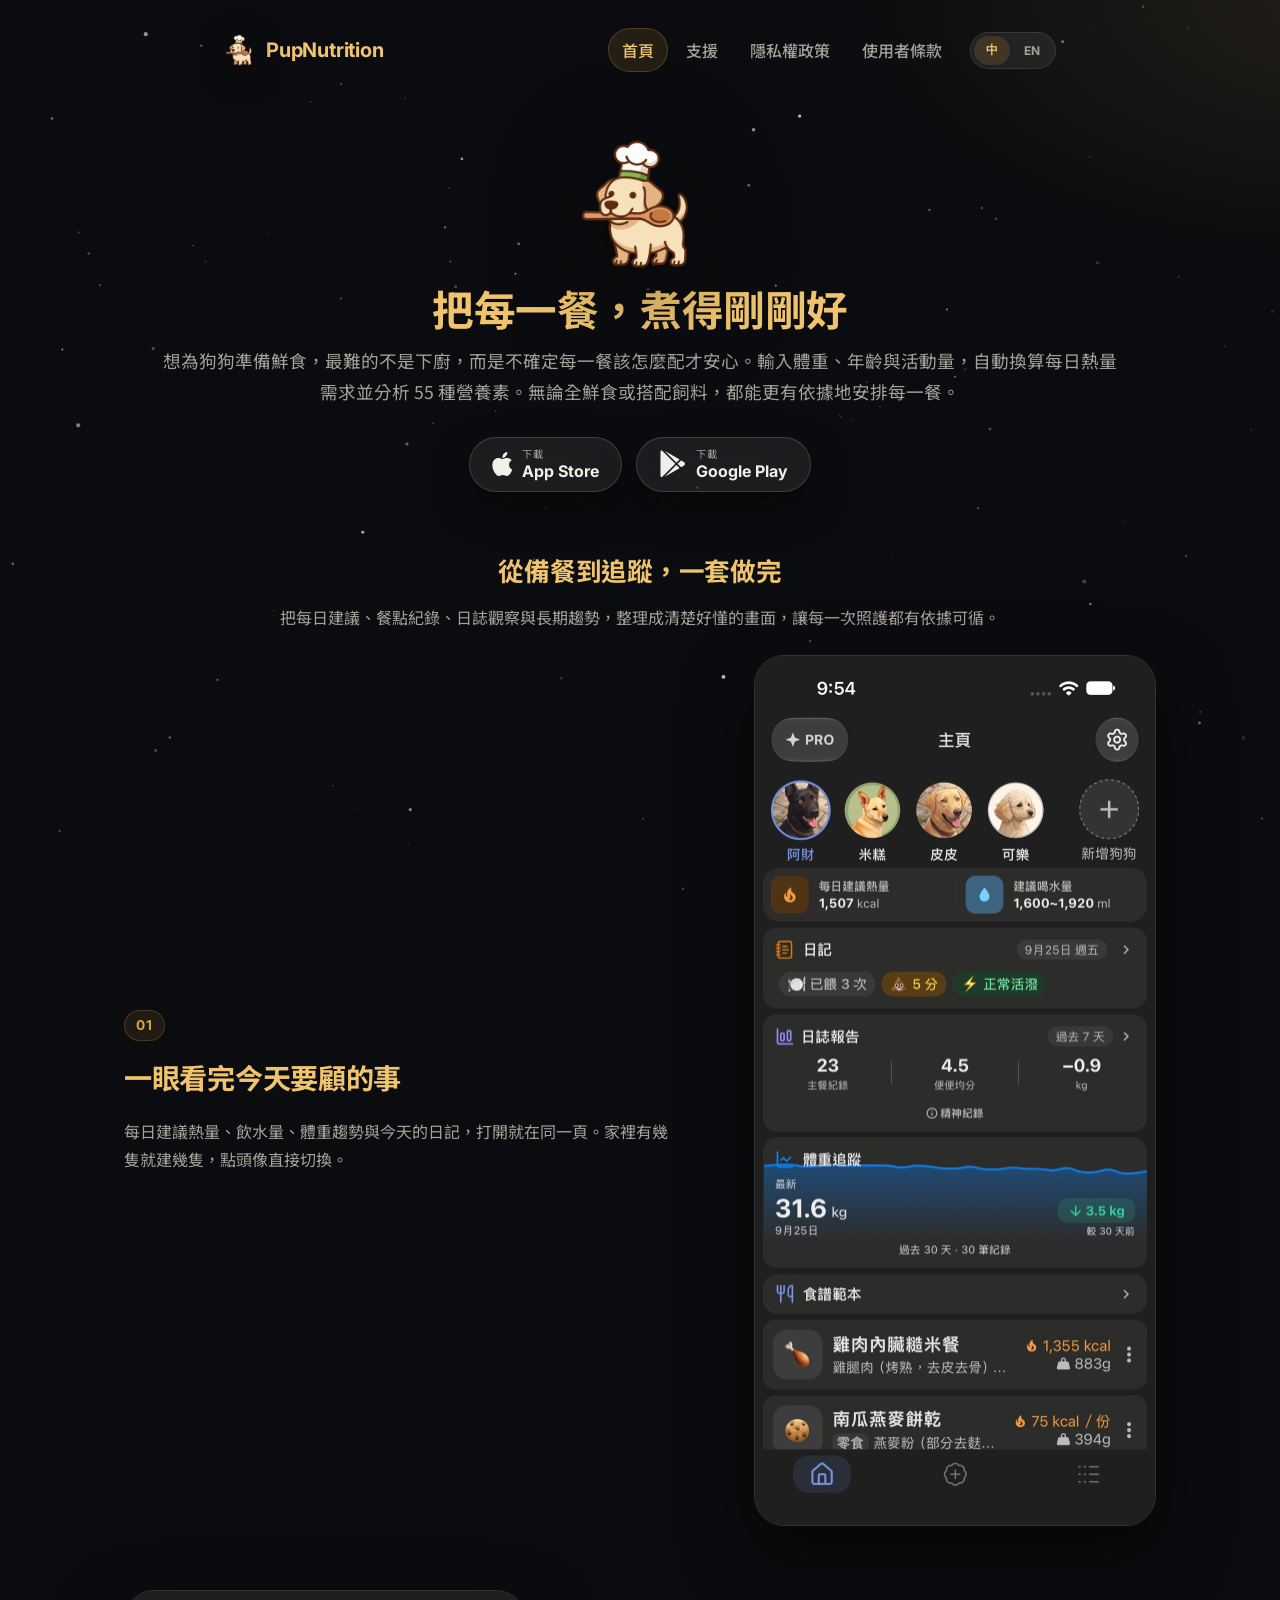
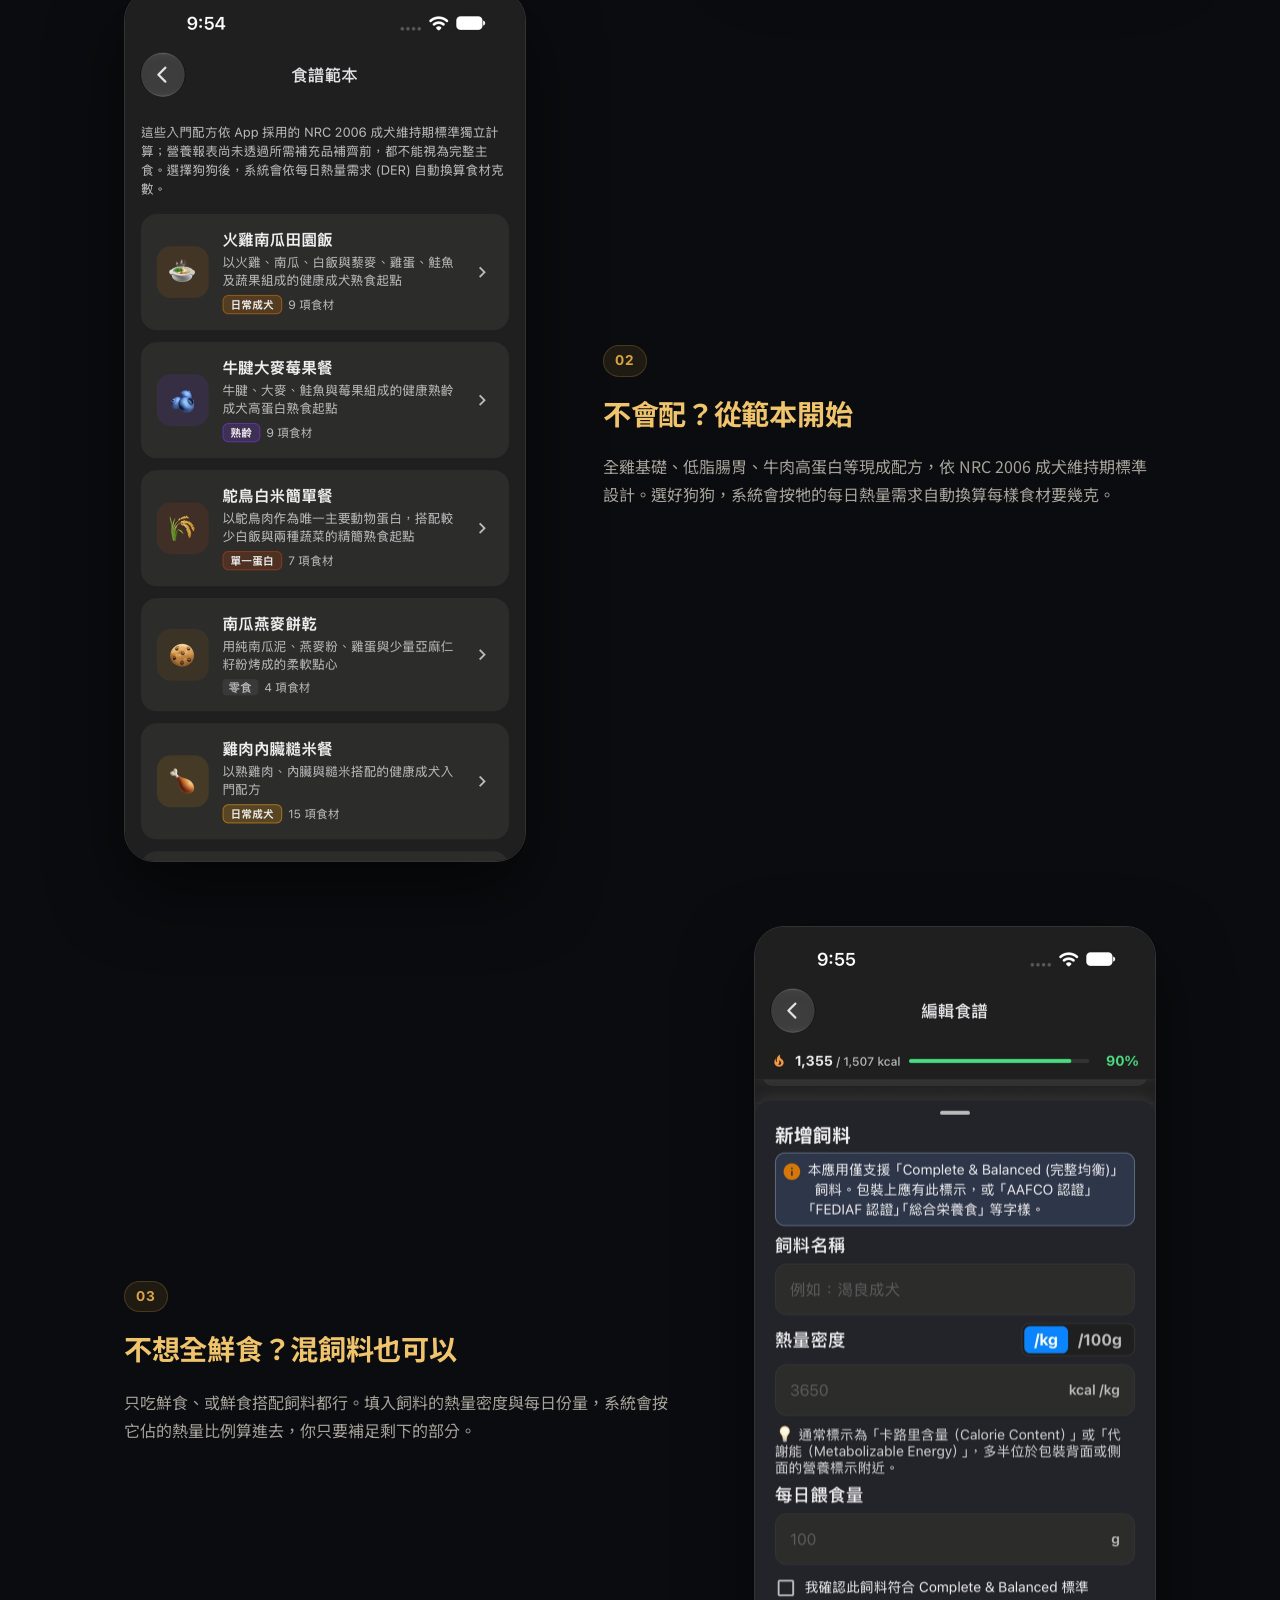
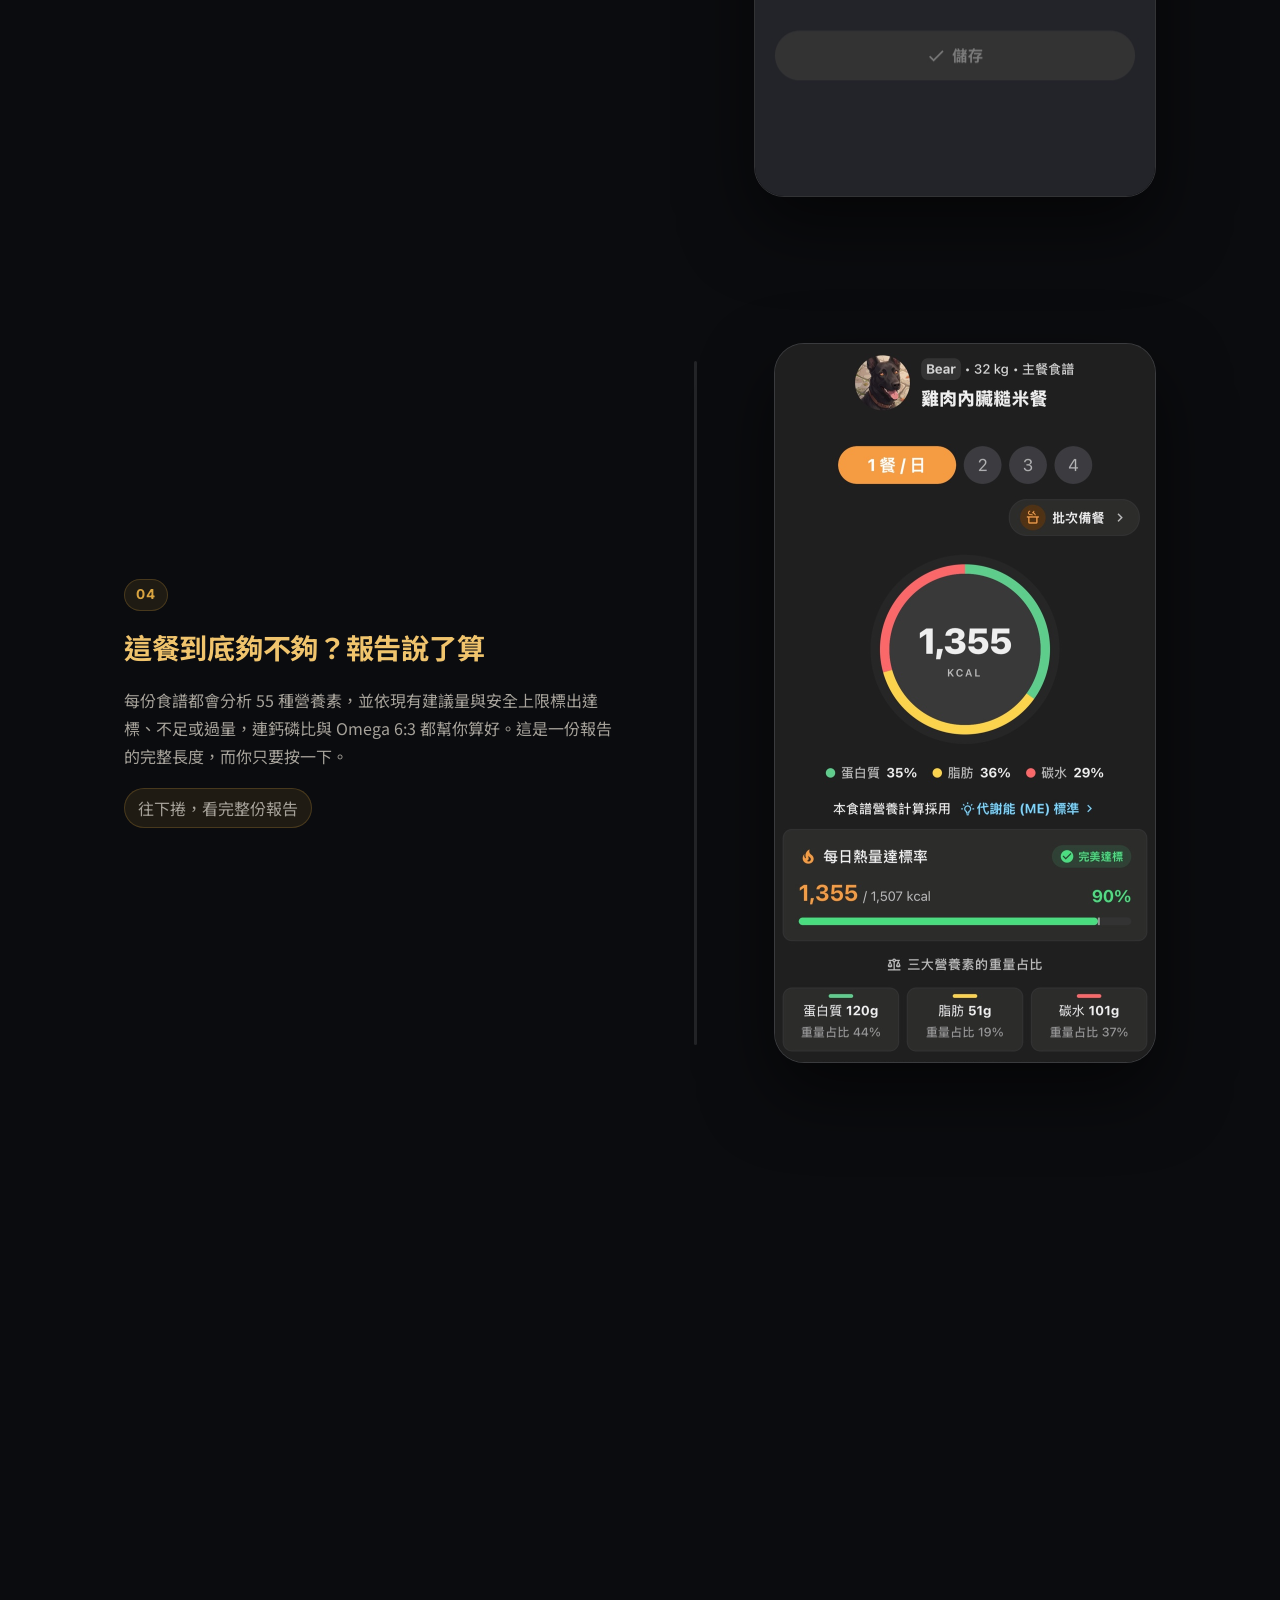
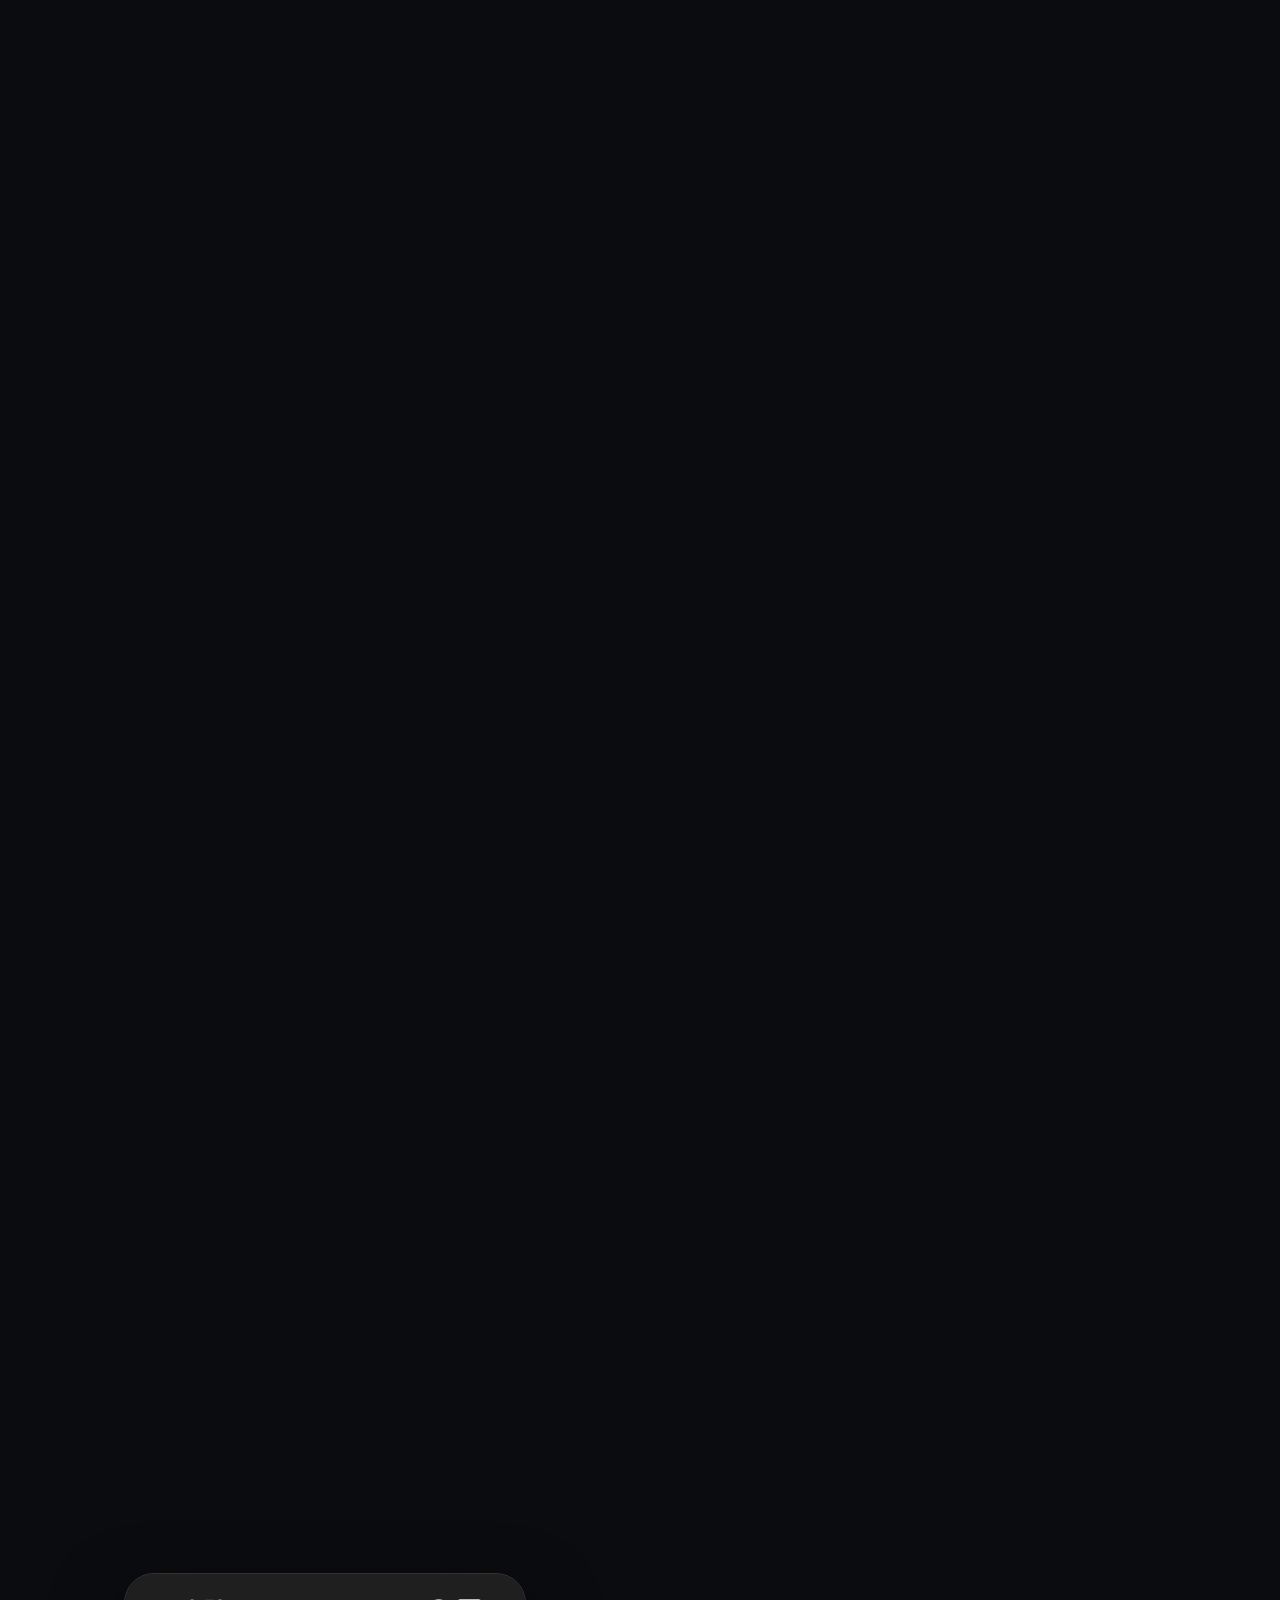
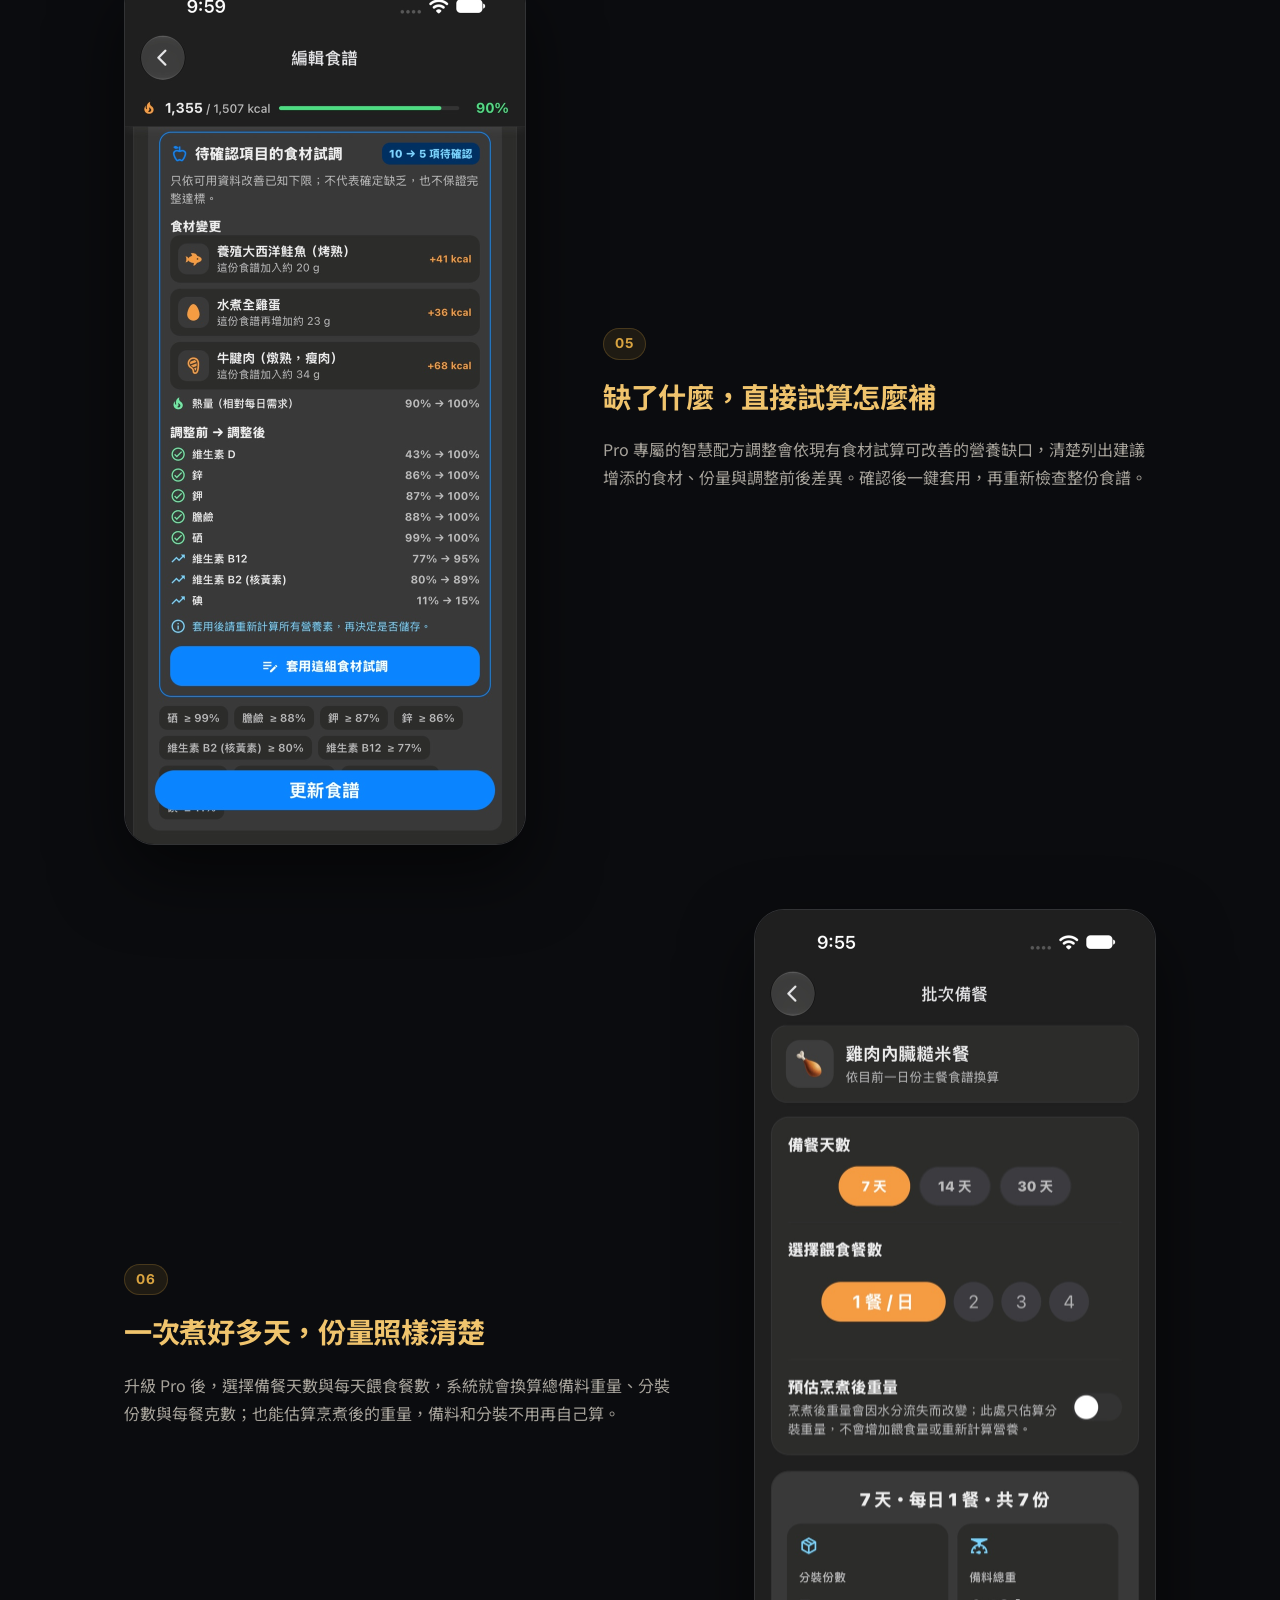
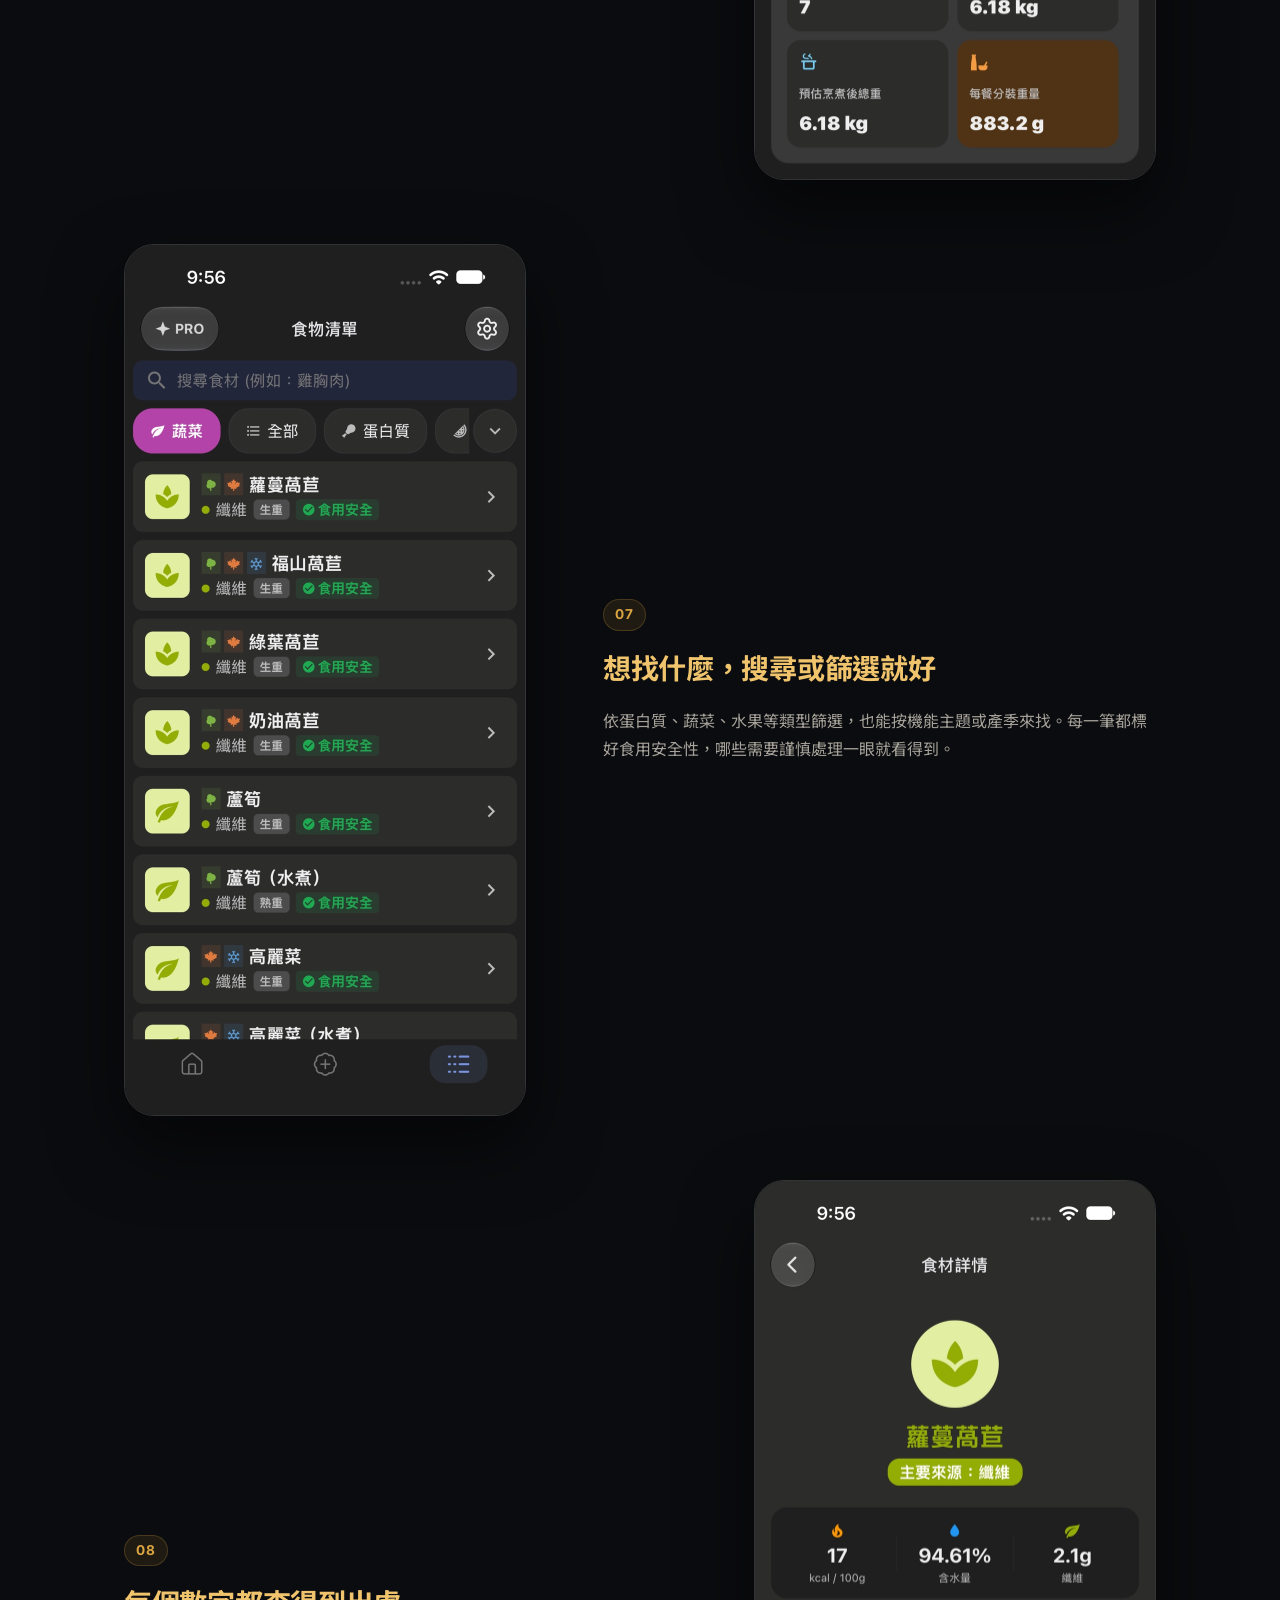
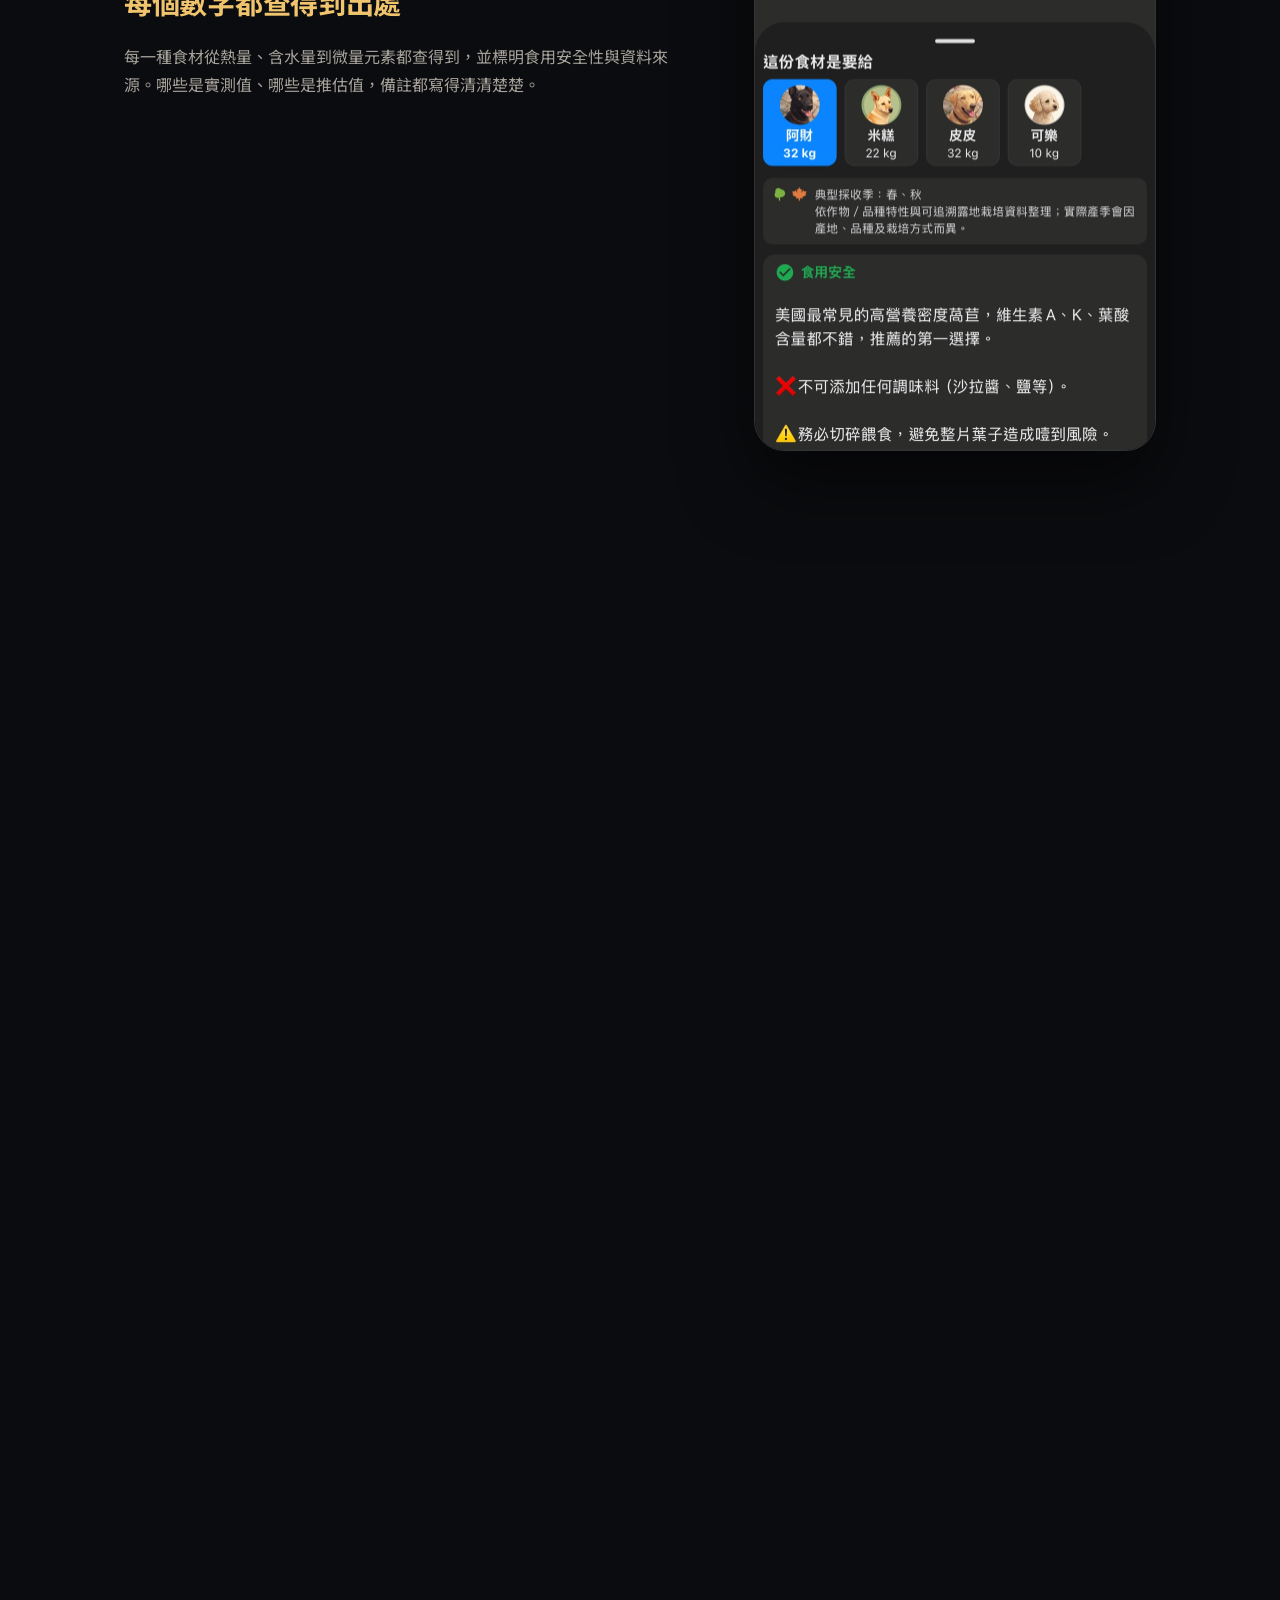
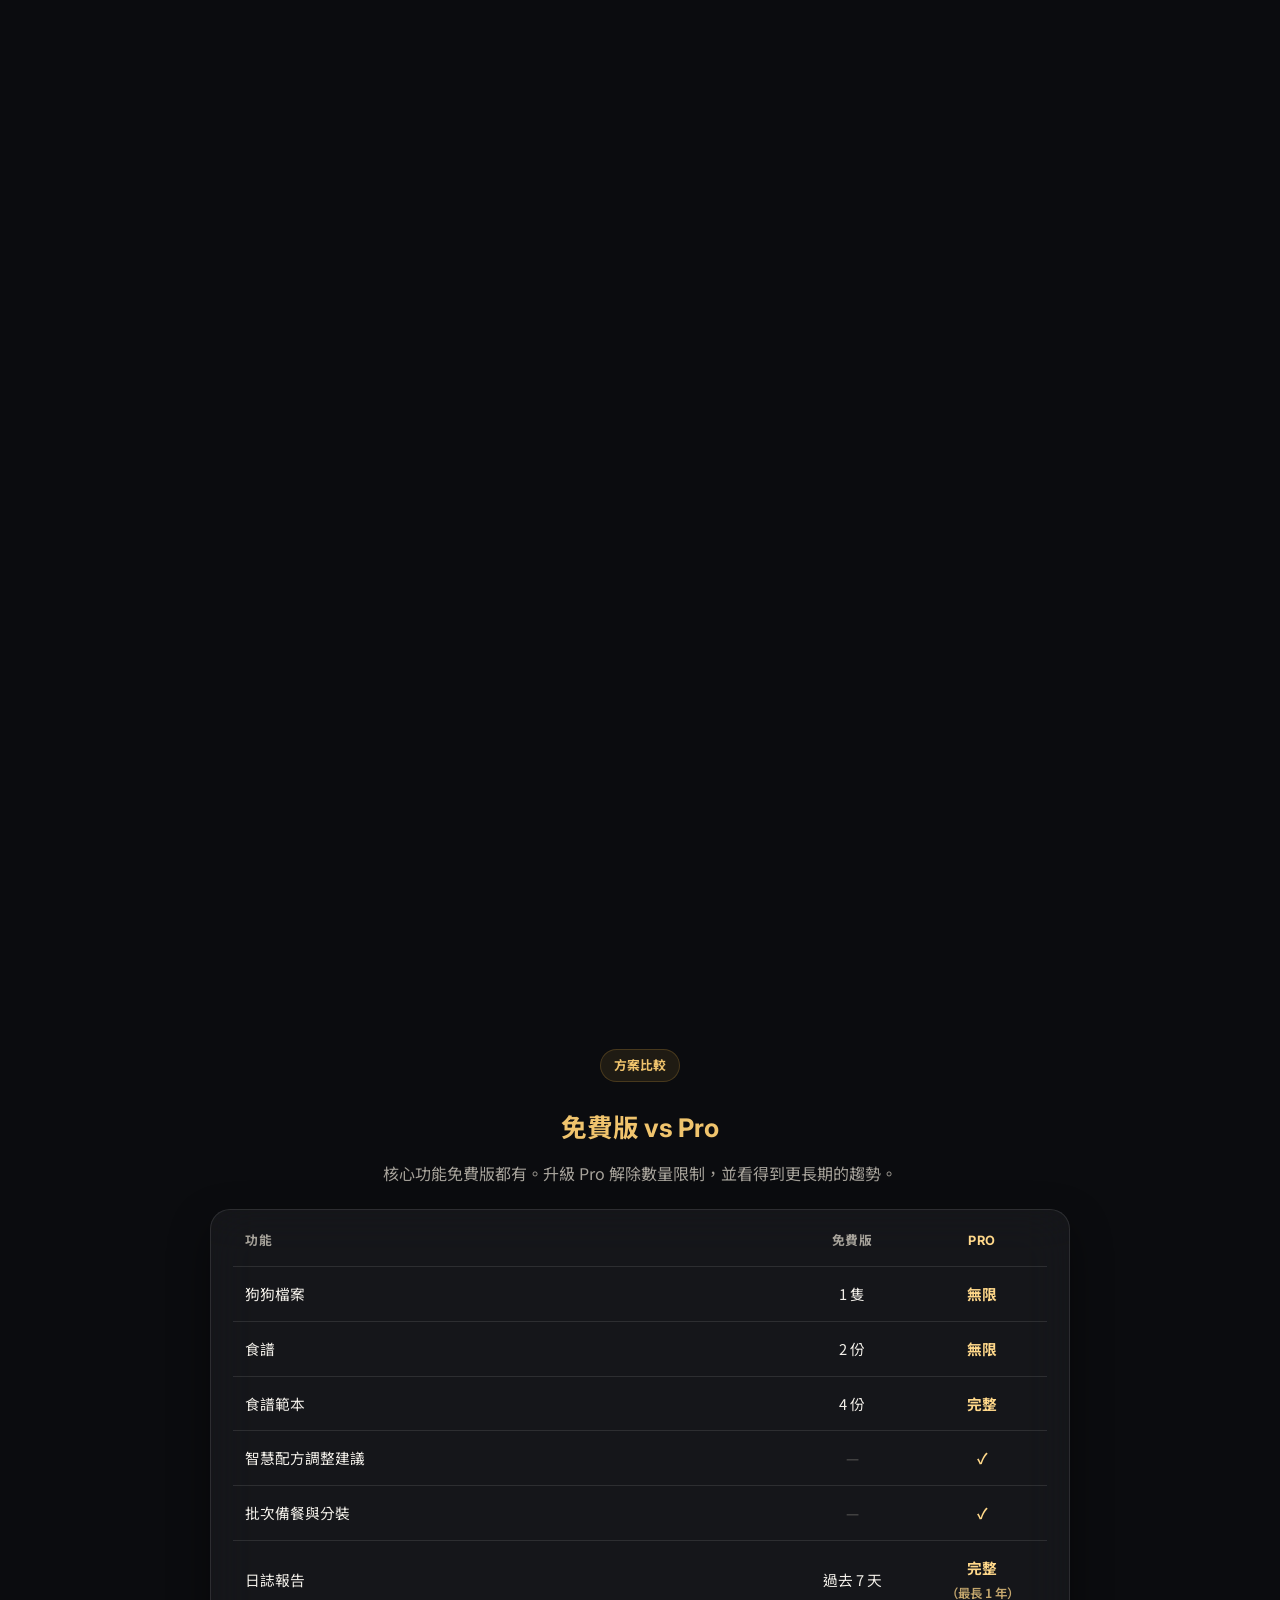
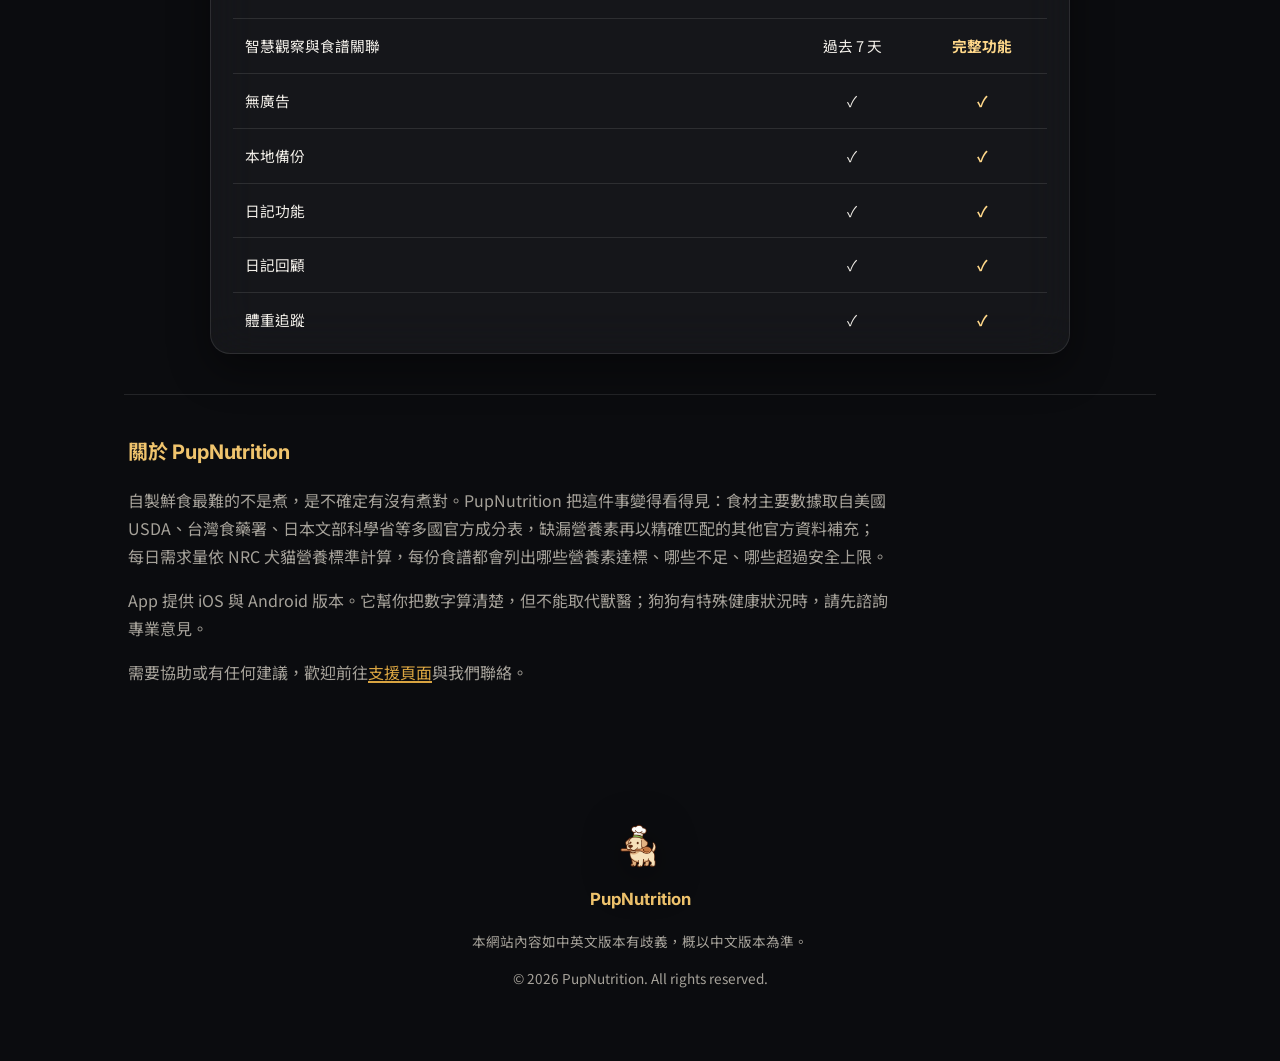
==== commit 920c5a99: "Add files via upload" ====
--- a/index.html
+++ b/index.html
@@ -4,8 +4,8 @@
 <meta charset="UTF-8">
 <meta name="viewport" content="width=device-width, initial-scale=1.0">
 <meta name="theme-color" content="#0B0C0F">
-<title>PupNutrition — 為狗狗打造的鮮食營養夥伴</title>
-<meta name="description" content="想給狗狗煮鮮食卻不知道怎麼配才夠？填好體重、年齡與活動量，PupNutrition 就自動算出每日熱量與 55 種營養素的需求量，並逐項檢查食譜達標與否。PupNutrition works out your dog's daily needs and checks every homemade recipe against 55 nutrients.">
+<title data-i18n="meta.title.index">PupNutrition — 為狗狗打造的鮮食營養夥伴</title>
+<meta name="description" data-i18n-content="meta.description.index" content="想給狗狗煮鮮食卻不知道怎麼配才夠？填好體重、年齡與活動量，PupNutrition 會計算每日熱量需求、分析 55 種營養素，並依現有標準檢查食譜。">
 <link rel="icon" type="image/png" href="logo.png">
 <link rel="stylesheet" href="https://cdnjs.cloudflare.com/ajax/libs/font-awesome/6.5.2/css/all.min.css">
 <link rel="stylesheet" href="style.css">
@@ -33,7 +33,7 @@
   <section class="hero">
     <img src="logo.png" alt="PupNutrition" class="hero-logo">
     <h1 data-i18n="index.hero.title">把每一餐，煮得剛剛好</h1>
-    <p class="tagline" data-i18n="index.hero.tagline">想為狗狗準備鮮食，最難的不是下廚，而是不確定每一餐該怎麼配才安心。 輸入體重、年齡與活動量，自動換算每日熱量與 55 種營養素需求。 無論全鮮食或搭配飼料，都能更有依據地安排每一餐。</p>
+    <p class="tagline" data-i18n="index.hero.tagline">想為狗狗準備鮮食，最難的不是下廚，而是不確定每一餐該怎麼配才安心。輸入體重、年齡與活動量，自動換算每日熱量需求並分析 55 種營養素。無論全鮮食或搭配飼料，都能更有依據地安排每一餐。</p>
 
     <div class="store-buttons">
       <a href="#" class="store-btn">
@@ -60,7 +60,7 @@
         <p data-i18n="index.showcase.home.body">每日建議熱量、飲水量、體重趨勢與今天的日記，打開就在同一頁。家裡有幾隻就建幾隻，點頭像直接切換。</p>
       </div>
       <div class="showcase-frame">
-        <img src="images/shot-home.jpg" alt="PupNutrition 主頁畫面截圖" loading="lazy">
+        <img src="images/shot-home.jpg" data-i18n-src data-src-zh="images/shot-home.jpg" data-src-en="images/en-us/shot-home.jpg" alt="PupNutrition 主頁畫面截圖" data-i18n-alt="alt.shot.home" loading="lazy">
       </div>
     </div>
 
@@ -71,7 +71,7 @@
         <p data-i18n="index.showcase.templates.body">全雞基礎、低脂腸胃、牛肉高蛋白等現成配方，依 NRC 2006 成犬維持期標準設計。選好狗狗，系統會按牠的每日熱量需求自動換算每樣食材要幾克。</p>
       </div>
       <div class="showcase-frame">
-        <img src="images/shot-templates.jpg" alt="PupNutrition 食譜範本畫面截圖" loading="lazy">
+        <img src="images/shot-templates.jpg" data-i18n-src data-src-zh="images/shot-templates.jpg" data-src-en="images/en-us/shot-templates.jpg" alt="PupNutrition 食譜範本畫面截圖" data-i18n-alt="alt.shot.templates" loading="lazy">
       </div>
     </div>
 
@@ -82,7 +82,7 @@
         <p data-i18n="index.showcase.kibble.body">只吃鮮食、或鮮食搭配飼料都行。填入飼料的熱量密度與每日份量，系統會按它佔的熱量比例算進去，你只要補足剩下的部分。</p>
       </div>
       <div class="showcase-frame">
-        <img src="images/shot-kibble.jpg" alt="PupNutrition 新增飼料畫面截圖" loading="lazy">
+        <img src="images/shot-kibble.jpg" data-i18n-src data-src-zh="images/shot-kibble.jpg" data-src-en="images/en-us/shot-kibble.jpg" alt="PupNutrition 新增飼料畫面截圖" data-i18n-alt="alt.shot.kibble" loading="lazy">
       </div>
     </div>
   </section>
@@ -92,12 +92,12 @@
       <div class="longshot-text">
         <span class="showcase-num">04</span>
         <h2 data-i18n="index.longshot.title">這餐到底夠不夠？報告說了算</h2>
-        <p data-i18n="index.longshot.body">每份食譜都會逐項比對 55 種營養素，標出達標、不足、還是超過安全上限，連鈣磷比與 Omega 6:3 都幫你算好。這是一份報告的完整長度，而你只要按一下。</p>
+        <p data-i18n="index.longshot.body">每份食譜都會分析 55 種營養素，並依現有建議量與安全上限標出達標、不足或過量，連鈣磷比與 Omega 6:3 都幫你算好。這是一份報告的完整長度，而你只要按一下。</p>
         <p class="longshot-hint" data-i18n="index.longshot.hint">往下捲，看完整份報告</p>
       </div>
       <div class="longshot-progress" aria-hidden="true"><span></span></div>
       <div class="longshot-frame">
-        <img src="images/shot-recipe-long.jpg" alt="PupNutrition 完整食譜與營養檢核報告畫面截圖" loading="lazy">
+        <img src="images/shot-recipe-long.jpg" data-i18n-src data-src-zh="images/shot-recipe-long.jpg" data-src-en="images/en-us/shot-recipe-long.jpg" alt="PupNutrition 完整食譜與營養檢核報告畫面截圖" data-i18n-alt="alt.shot.recipe" loading="lazy">
       </div>
     </div>
   </section>
@@ -106,44 +106,88 @@
     <div class="showcase-item showcase-item--reverse reveal">
       <div class="showcase-text">
         <span class="showcase-num">05</span>
+        <h2 data-i18n="index.showcase.recipeSuggestions.title">缺了什麼，直接試算怎麼補</h2>
+        <p data-i18n="index.showcase.recipeSuggestions.body">Pro 專屬的智慧配方調整會依現有食材試算可改善的營養缺口，清楚列出建議增添的食材、份量與調整前後差異。確認後一鍵套用，再重新檢查整份食譜。</p>
+      </div>
+      <div class="showcase-frame">
+        <img src="images/shot-recipe-suggestions.jpg" data-i18n-src data-src-zh="images/shot-recipe-suggestions.jpg" data-src-en="images/en-us/shot-recipe-suggestions.jpg" alt="PupNutrition 智慧配方調整畫面截圖" data-i18n-alt="alt.shot.recipeSuggestions" loading="lazy">
+      </div>
+    </div>
+
+    <div class="showcase-item reveal">
+      <div class="showcase-text">
+        <span class="showcase-num">06</span>
+        <h2 data-i18n="index.showcase.batchPrep.title">一次煮好多天，份量照樣清楚</h2>
+        <p data-i18n="index.showcase.batchPrep.body">升級 Pro 後，選擇備餐天數與每天餵食餐數，系統就會換算總備料重量、分裝份數與每餐克數；也能估算烹煮後的重量，備料和分裝不用再自己算。</p>
+      </div>
+      <div class="showcase-frame">
+        <img src="images/shot-batch-prep.jpg" data-i18n-src data-src-zh="images/shot-batch-prep.jpg" data-src-en="images/en-us/shot-batch-prep.jpg" alt="PupNutrition 批次備餐畫面截圖" data-i18n-alt="alt.shot.batchPrep" loading="lazy">
+      </div>
+    </div>
+
+    <div class="showcase-item showcase-item--reverse reveal">
+      <div class="showcase-text">
+        <span class="showcase-num">07</span>
         <h2 data-i18n="index.showcase.foodlist.title">想找什麼，搜尋或篩選就好</h2>
         <p data-i18n="index.showcase.foodlist.body">依蛋白質、蔬菜、水果等類型篩選，也能按機能主題或產季來找。每一筆都標好食用安全性，哪些需要謹慎處理一眼就看得到。</p>
       </div>
       <div class="showcase-frame">
-        <img src="images/shot-foodlist.jpg" alt="PupNutrition 食物清單畫面截圖" loading="lazy">
-      </div>
-    </div>
-
-    <div class="showcase-item reveal">
-      <div class="showcase-text">
-        <span class="showcase-num">06</span>
+        <img src="images/shot-foodlist.jpg" data-i18n-src data-src-zh="images/shot-foodlist.jpg" data-src-en="images/en-us/shot-foodlist.jpg" alt="PupNutrition 食物清單畫面截圖" data-i18n-alt="alt.shot.foodlist" loading="lazy">
+      </div>
+    </div>
+
+    <div class="showcase-item reveal">
+      <div class="showcase-text">
+        <span class="showcase-num">08</span>
         <h2 data-i18n="index.showcase.ingredient.title">每個數字都查得到出處</h2>
         <p data-i18n="index.showcase.ingredient.body">每一種食材從熱量、含水量到微量元素都查得到，並標明食用安全性與資料來源。哪些是實測值、哪些是推估值，備註都寫得清清楚楚。</p>
       </div>
       <div class="showcase-frame">
-        <img src="images/shot-ingredient.jpg" alt="PupNutrition 食材詳情畫面截圖" loading="lazy">
-      </div>
-    </div>
-
-    <div class="showcase-item showcase-item--reverse reveal">
-      <div class="showcase-text">
-        <span class="showcase-num">07</span>
+        <img src="images/shot-ingredient.jpg" data-i18n-src data-src-zh="images/shot-ingredient.jpg" data-src-en="images/en-us/shot-ingredient.jpg" alt="PupNutrition 食材詳情畫面截圖" data-i18n-alt="alt.shot.ingredient" loading="lazy">
+      </div>
+    </div>
+
+    <div class="showcase-item showcase-item--reverse reveal">
+      <div class="showcase-text">
+        <span class="showcase-num">09</span>
         <h2 data-i18n="index.showcase.log.title">每天花十秒，記一下</h2>
         <p data-i18n="index.showcase.log.body">吃了哪一餐、食慾好不好、便便幾分、精神如何，大多是點選就好，不用打字。體重想記再記，不會逼你天天量。</p>
       </div>
       <div class="showcase-frame">
-        <img src="images/shot-log.jpg" alt="PupNutrition 日記畫面截圖" loading="lazy">
-      </div>
-    </div>
-
-    <div class="showcase-item reveal">
-      <div class="showcase-text">
-        <span class="showcase-num">08</span>
+        <img src="images/shot-log.jpg" data-i18n-src data-src-zh="images/shot-log.jpg" data-src-en="images/en-us/shot-log.jpg" alt="PupNutrition 日記畫面截圖" data-i18n-alt="alt.shot.log" loading="lazy">
+      </div>
+    </div>
+
+    <div class="showcase-item reveal">
+      <div class="showcase-text">
+        <span class="showcase-num">10</span>
+        <h2 data-i18n="index.showcase.diaryReview.title">散落的日記，回頭看就有脈絡</h2>
+        <p data-i18n="index.showcase.diaryReview.body">用日期與類型快速翻找過去的日常筆記和餵食紀錄，每一天的餐點、食慾與觀察都整理在一起，想回顧某段時間不必逐頁搜尋。</p>
+      </div>
+      <div class="showcase-frame">
+        <img src="images/shot-diary-review.jpg" data-i18n-src data-src-zh="images/shot-diary-review.jpg" data-src-en="images/en-us/shot-diary-review.jpg" alt="PupNutrition 日記回顧畫面截圖" data-i18n-alt="alt.shot.diaryReview" loading="lazy">
+      </div>
+    </div>
+
+    <div class="showcase-item showcase-item--reverse reveal">
+      <div class="showcase-text">
+        <span class="showcase-num">11</span>
         <h2 data-i18n="index.showcase.report.title">身體的變化，數字先告訴你</h2>
-        <p data-i18n="index.showcase.report.body">餵食次數、便便評分、體重曲線自動整理成報告。連續幾次偏軟，App 會告訴你可能是換食太快或脂肪偏高，而不只是丟一張圖表給你。</p>
-      </div>
-      <div class="showcase-frame">
-        <img src="images/shot-report.jpg" alt="PupNutrition 日誌報告畫面截圖" loading="lazy">
+        <p data-i18n="index.showcase.report.body">餵食次數、便便評分與體重曲線會自動整理成報告。App 會標出持續偏軟、偏硬或拒食等已記錄的變化，並讓你回看相關日期，而不只是丟一張圖表給你。</p>
+      </div>
+      <div class="showcase-frame">
+        <img src="images/shot-report.jpg" data-i18n-src data-src-zh="images/shot-report.jpg" data-src-en="images/en-us/shot-report.jpg" alt="PupNutrition 日誌報告畫面截圖" data-i18n-alt="alt.shot.report" loading="lazy">
+      </div>
+    </div>
+
+    <div class="showcase-item reveal">
+      <div class="showcase-text">
+        <span class="showcase-num">12</span>
+        <h2 data-i18n="index.showcase.smartInsights.title">值得留意的紀錄，幫你先圈出來</h2>
+        <p data-i18n="index.showcase.smartInsights.body">智慧觀察會整理一段時間內的精神、嘔吐、排尿與便便變化，標出需要優先留意的項目和相關日期，讓你更容易掌握狀況並與獸醫討論。</p>
+      </div>
+      <div class="showcase-frame">
+        <img src="images/shot-smart-insights.jpg" data-i18n-src data-src-zh="images/shot-smart-insights.jpg" data-src-en="images/en-us/shot-smart-insights.jpg" alt="PupNutrition 日誌報告智慧觀察畫面截圖" data-i18n-alt="alt.shot.smartInsights" loading="lazy">
       </div>
     </div>
   </section>
@@ -210,7 +254,7 @@
           <td>✓</td>
         </tr>
         <tr>
-          <td data-i18n="compare.row.log">日誌功能</td>
+          <td data-i18n="compare.row.log">日記功能</td>
           <td>✓</td>
           <td>✓</td>
         </tr>
@@ -230,7 +274,7 @@
 
   <div class="about-section">
     <h2 data-i18n="index.about.title">關於 PupNutrition</h2>
-    <p data-i18n="index.about.body1">自製鮮食最難的不是煮，是不確定有沒有煮對。PupNutrition 把這件事變得看得見：食材數據取自美國 USDA、台灣食藥署、日本文部科學省等六國官方成分表，每日需求量依 NRC 犬貓營養標準計算，每份食譜都會列出哪些營養素達標、哪些不足、哪些超過安全上限。</p>
+    <p data-i18n="index.about.body1">自製鮮食最難的不是煮，是不確定有沒有煮對。PupNutrition 把這件事變得看得見：食材主要數據取自美國 USDA、台灣食藥署、日本文部科學省等多國官方成分表，缺漏營養素再以精確匹配的其他官方資料補充；每日需求量依 NRC 犬貓營養標準計算，每份食譜都會列出哪些營養素達標、哪些不足、哪些超過安全上限。</p>
     <p data-i18n="index.about.body15">App 提供 iOS 與 Android 版本。它幫你把數字算清楚，但不能取代獸醫；狗狗有特殊健康狀況時，請先諮詢專業意見。</p>
     <p data-i18n-html="index.about.body2.html">需要協助或有任何建議，歡迎前往<a href="support.html">支援頁面</a>與我們聯絡。</p>
   </div>
@@ -298,7 +342,9 @@
 
     function init() { measure(); update(); }
 
-    if (img.complete) init(); else img.addEventListener('load', init);
+    // 語言切換會換掉長截圖，因此每次新圖片載入後都要重新量測。
+    img.addEventListener('load', init);
+    if (img.complete) init();
     window.addEventListener('scroll', onScroll, { passive: true });
     window.addEventListener('resize', function () { measure(); update(); });
   })();
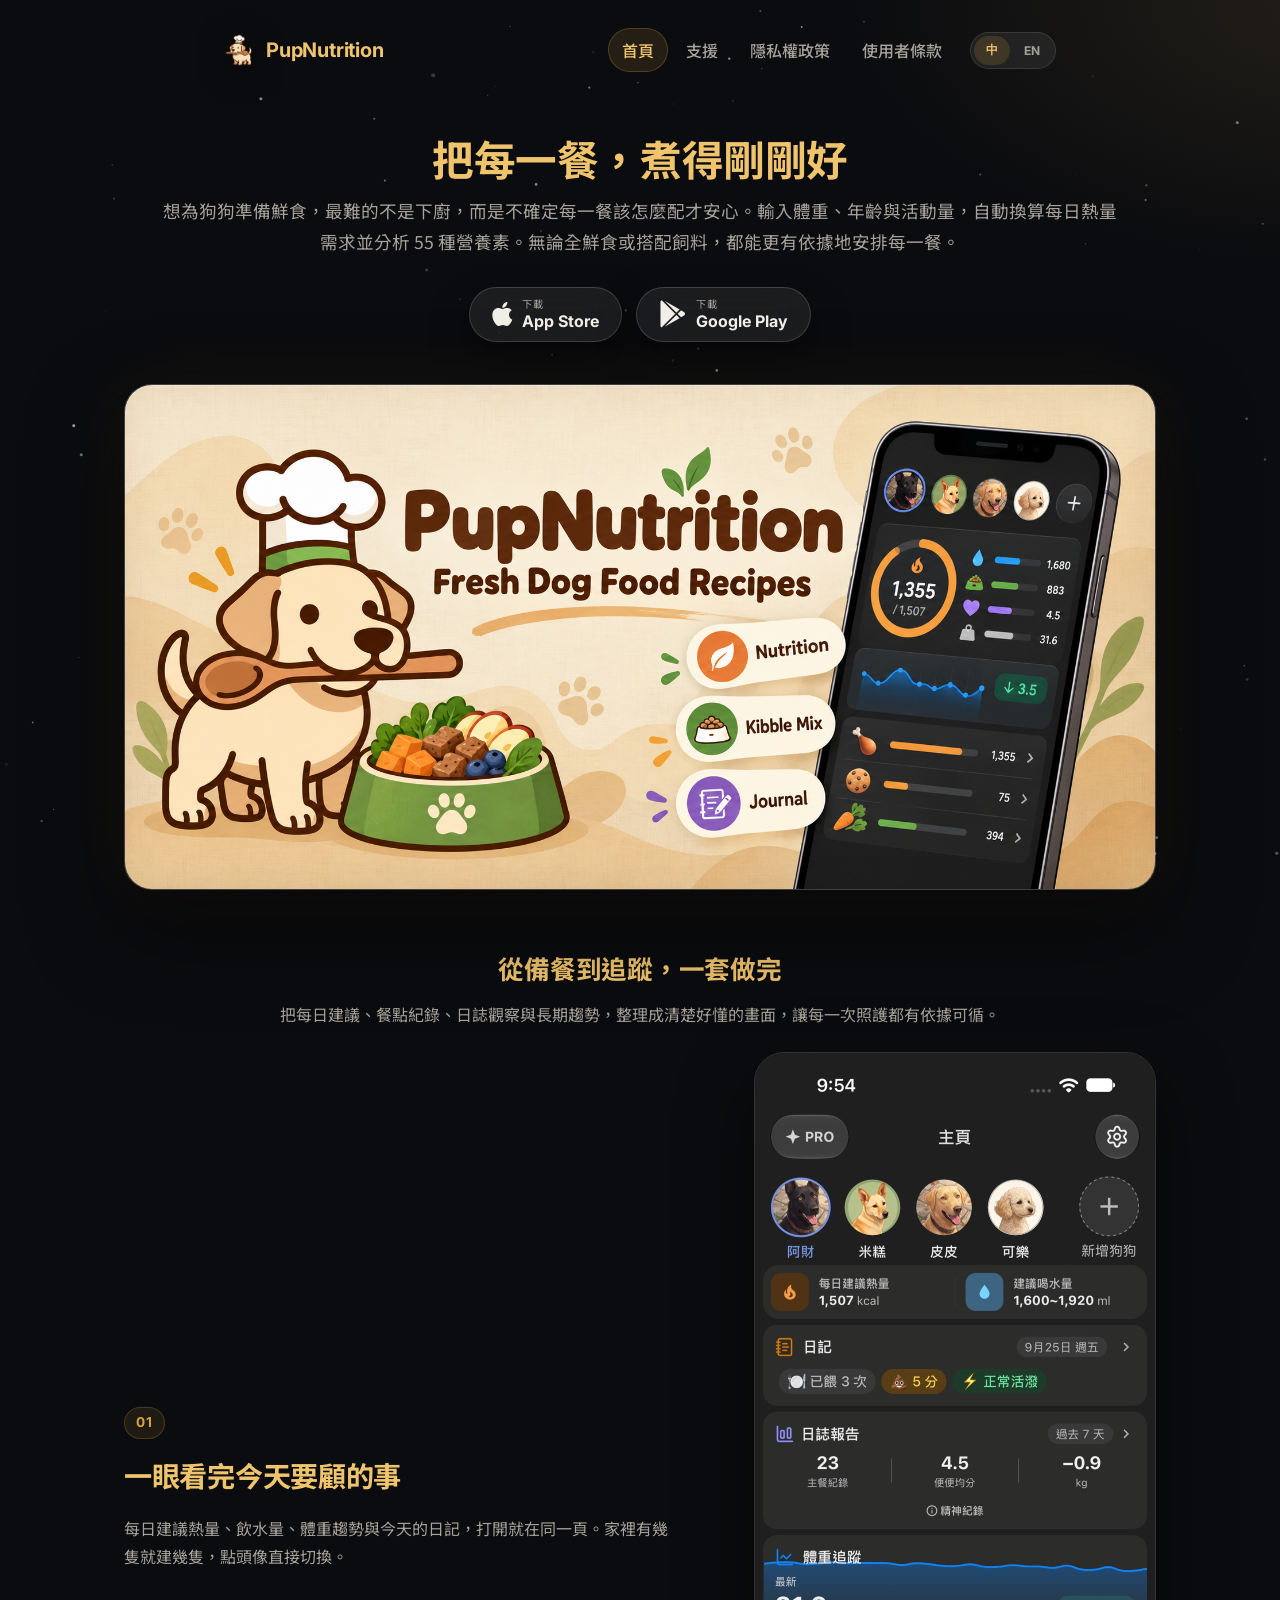
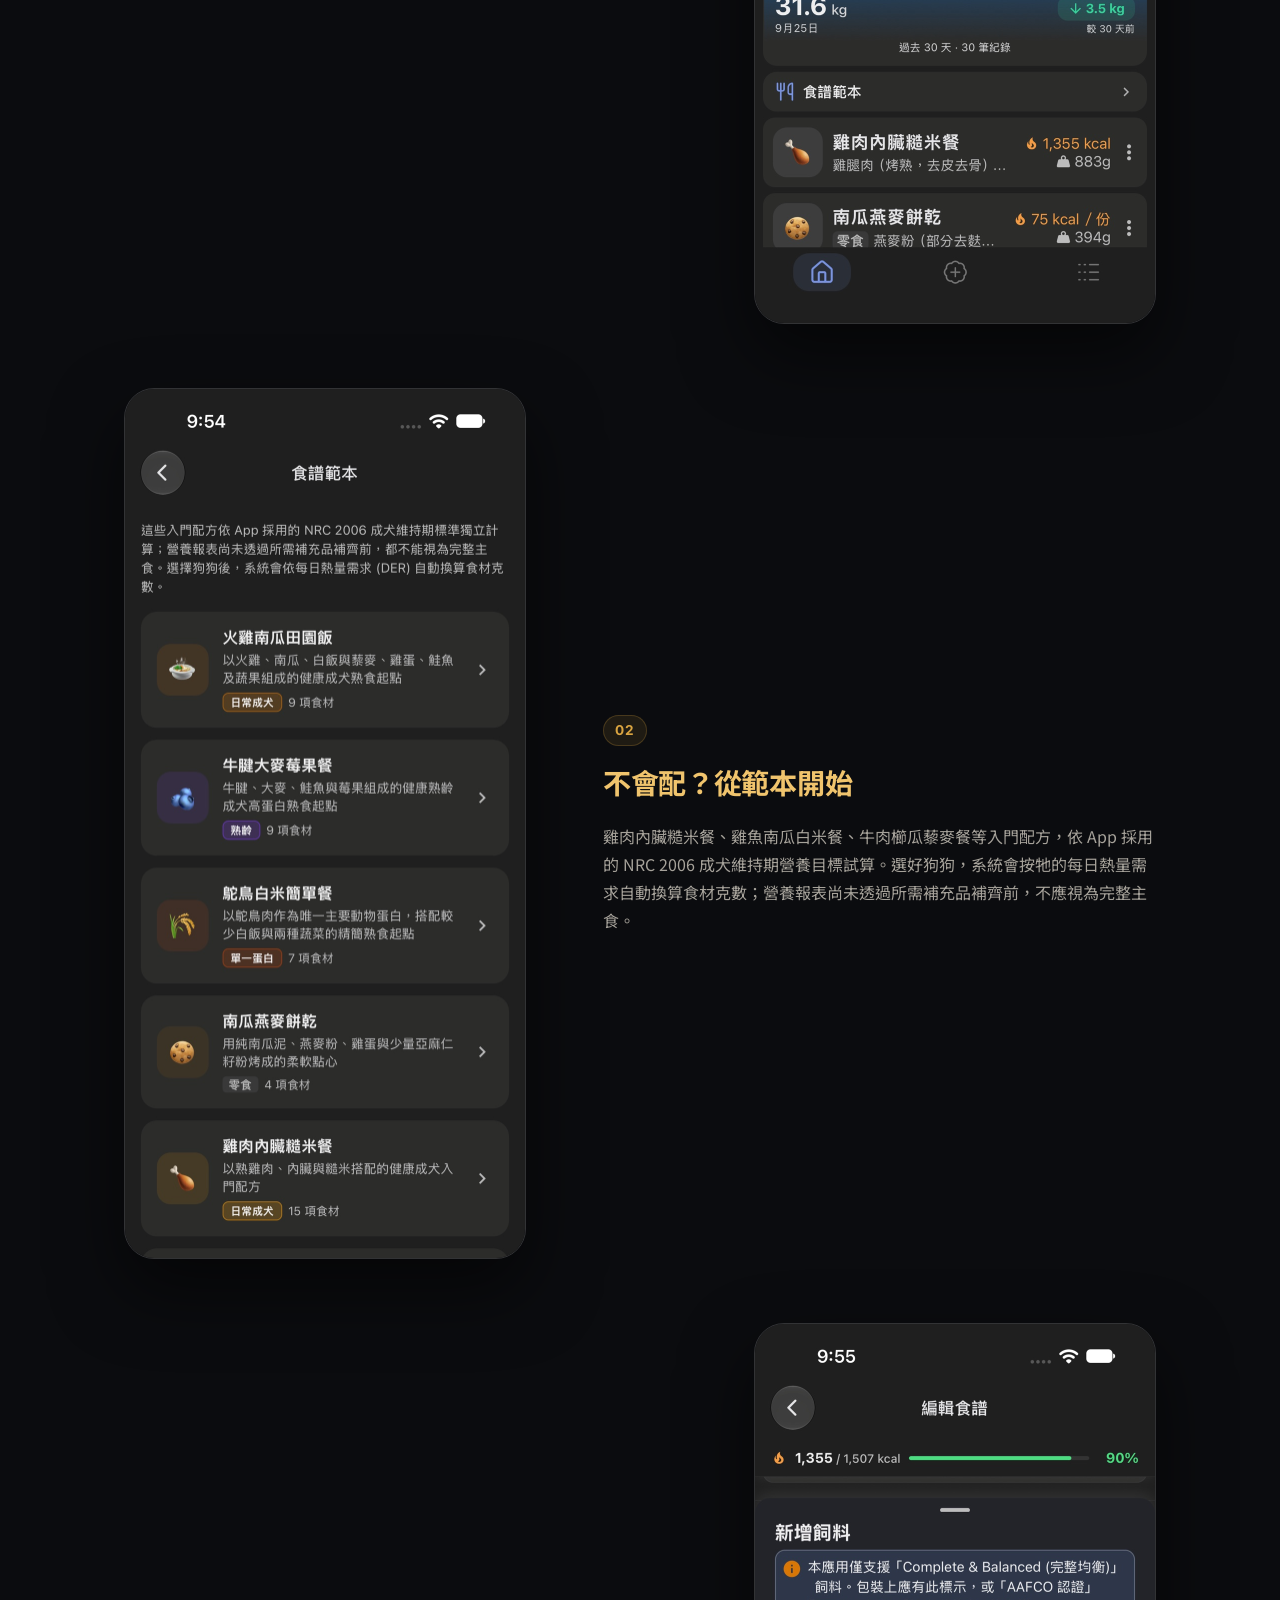
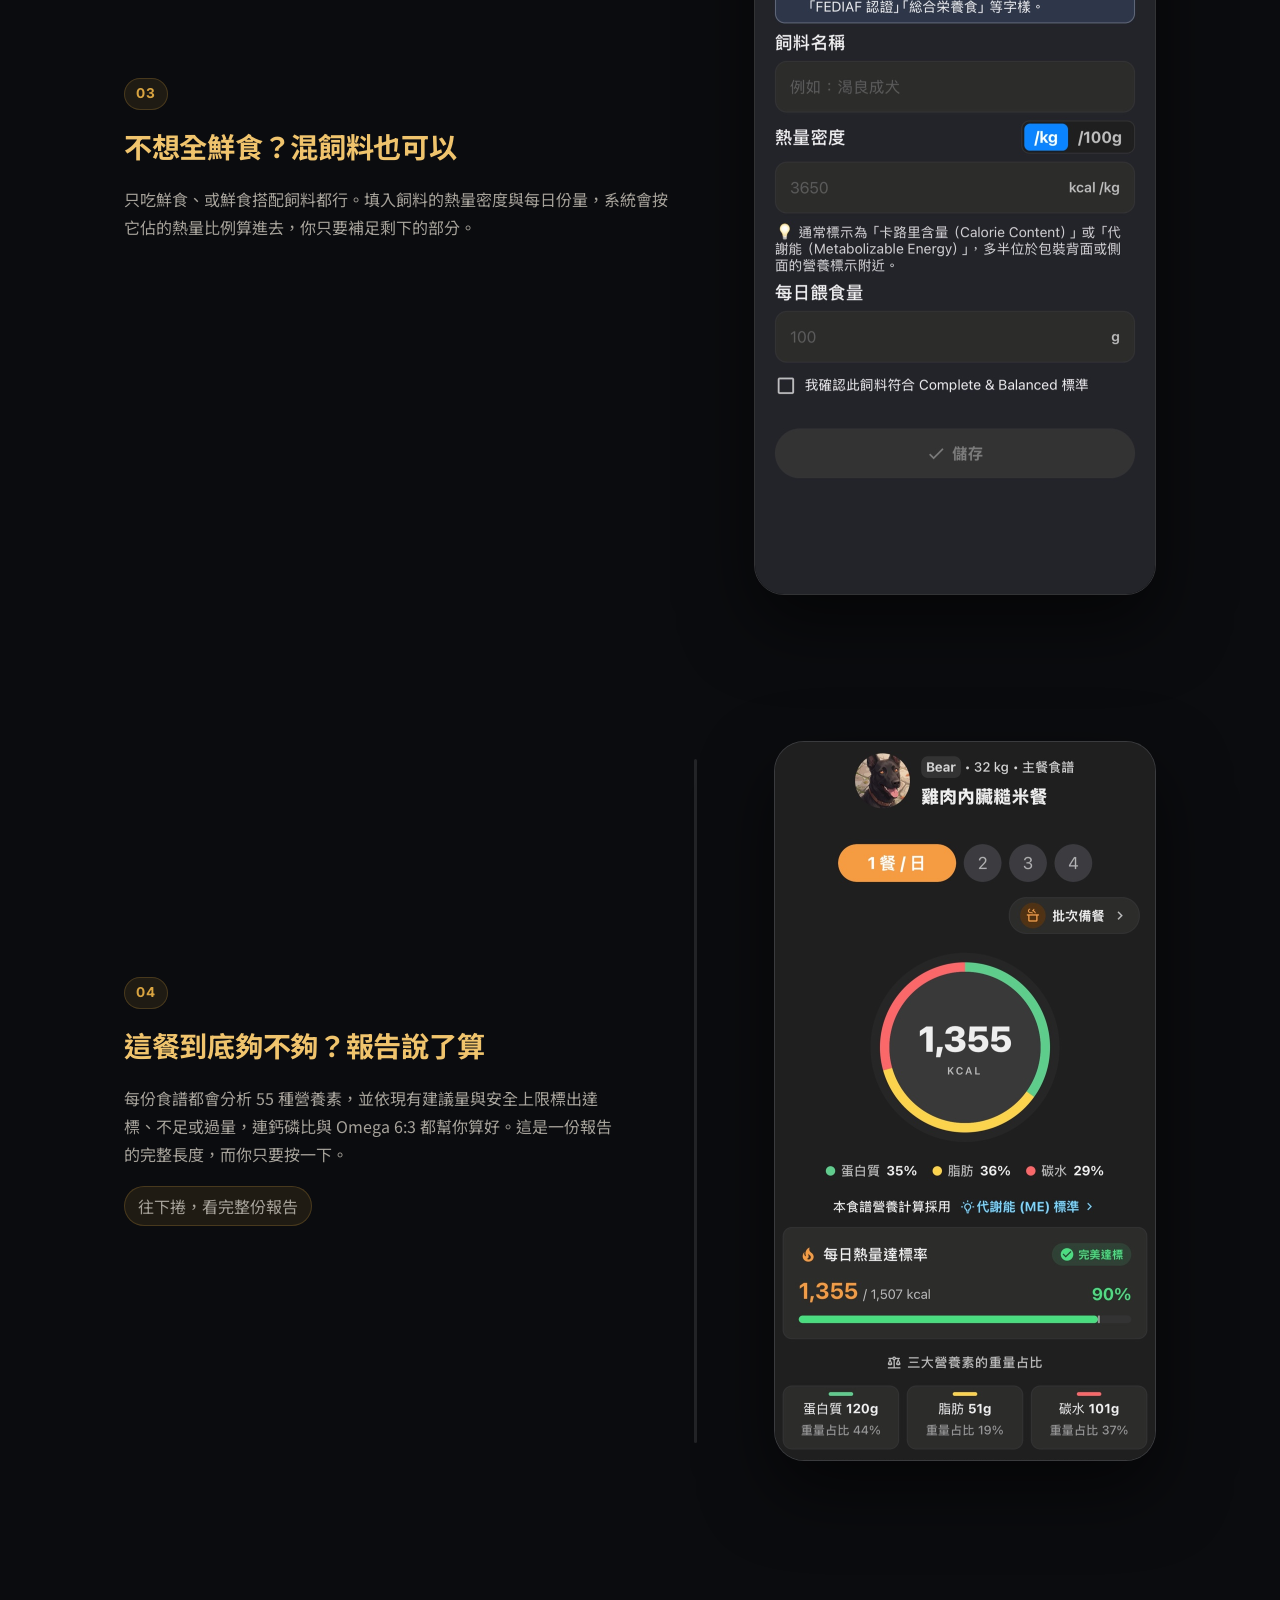
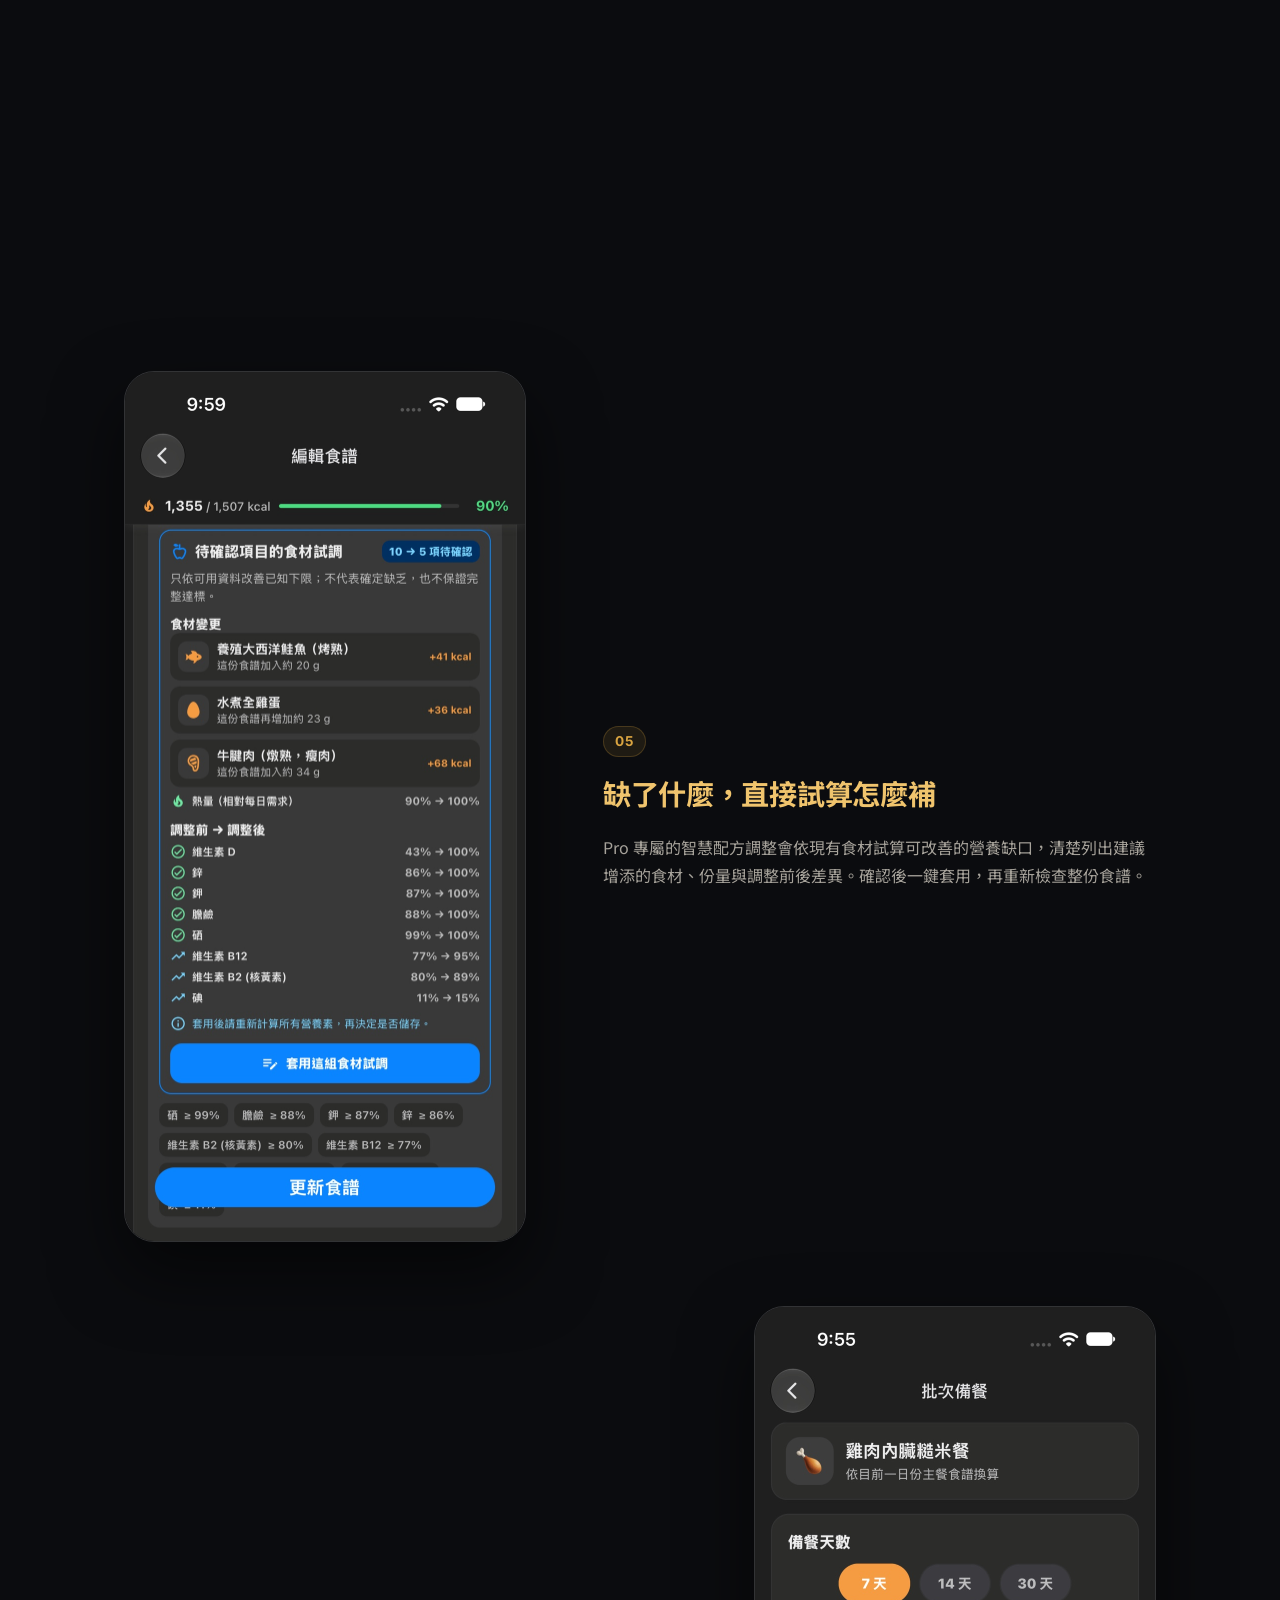
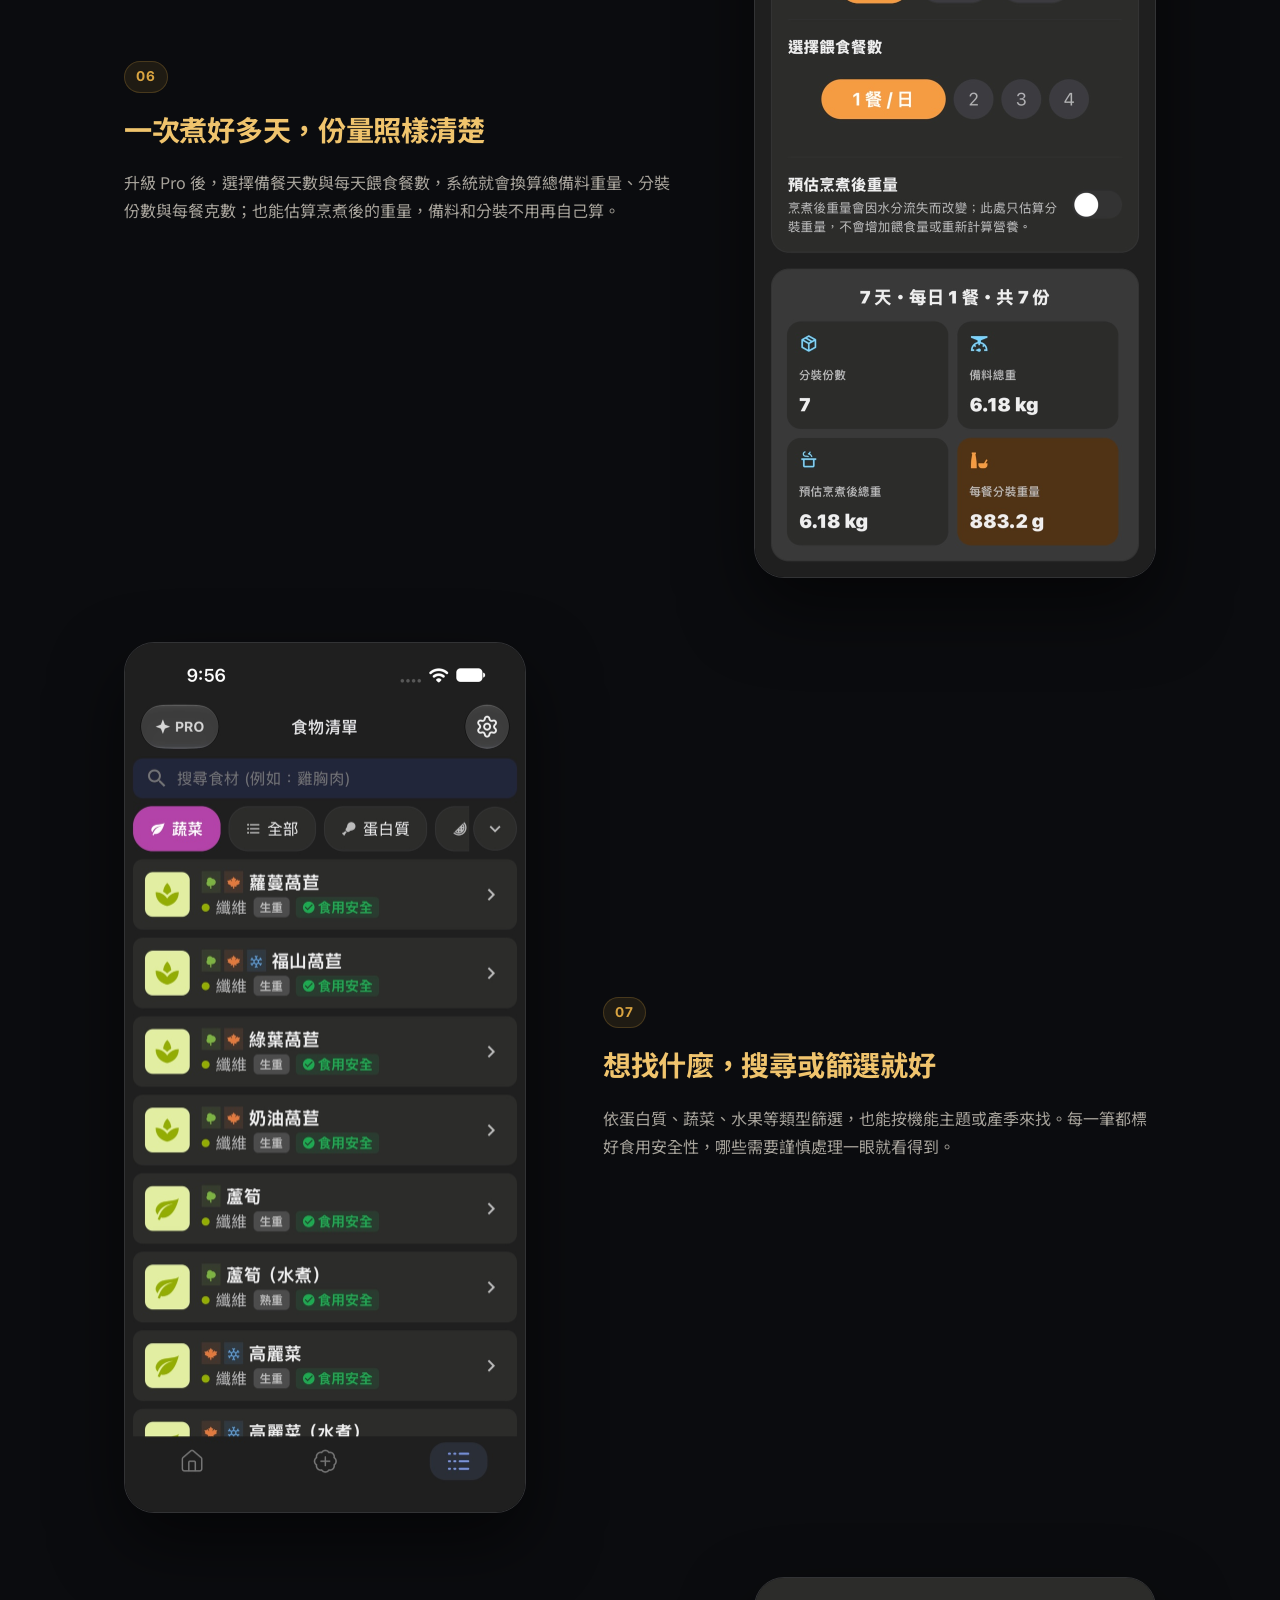
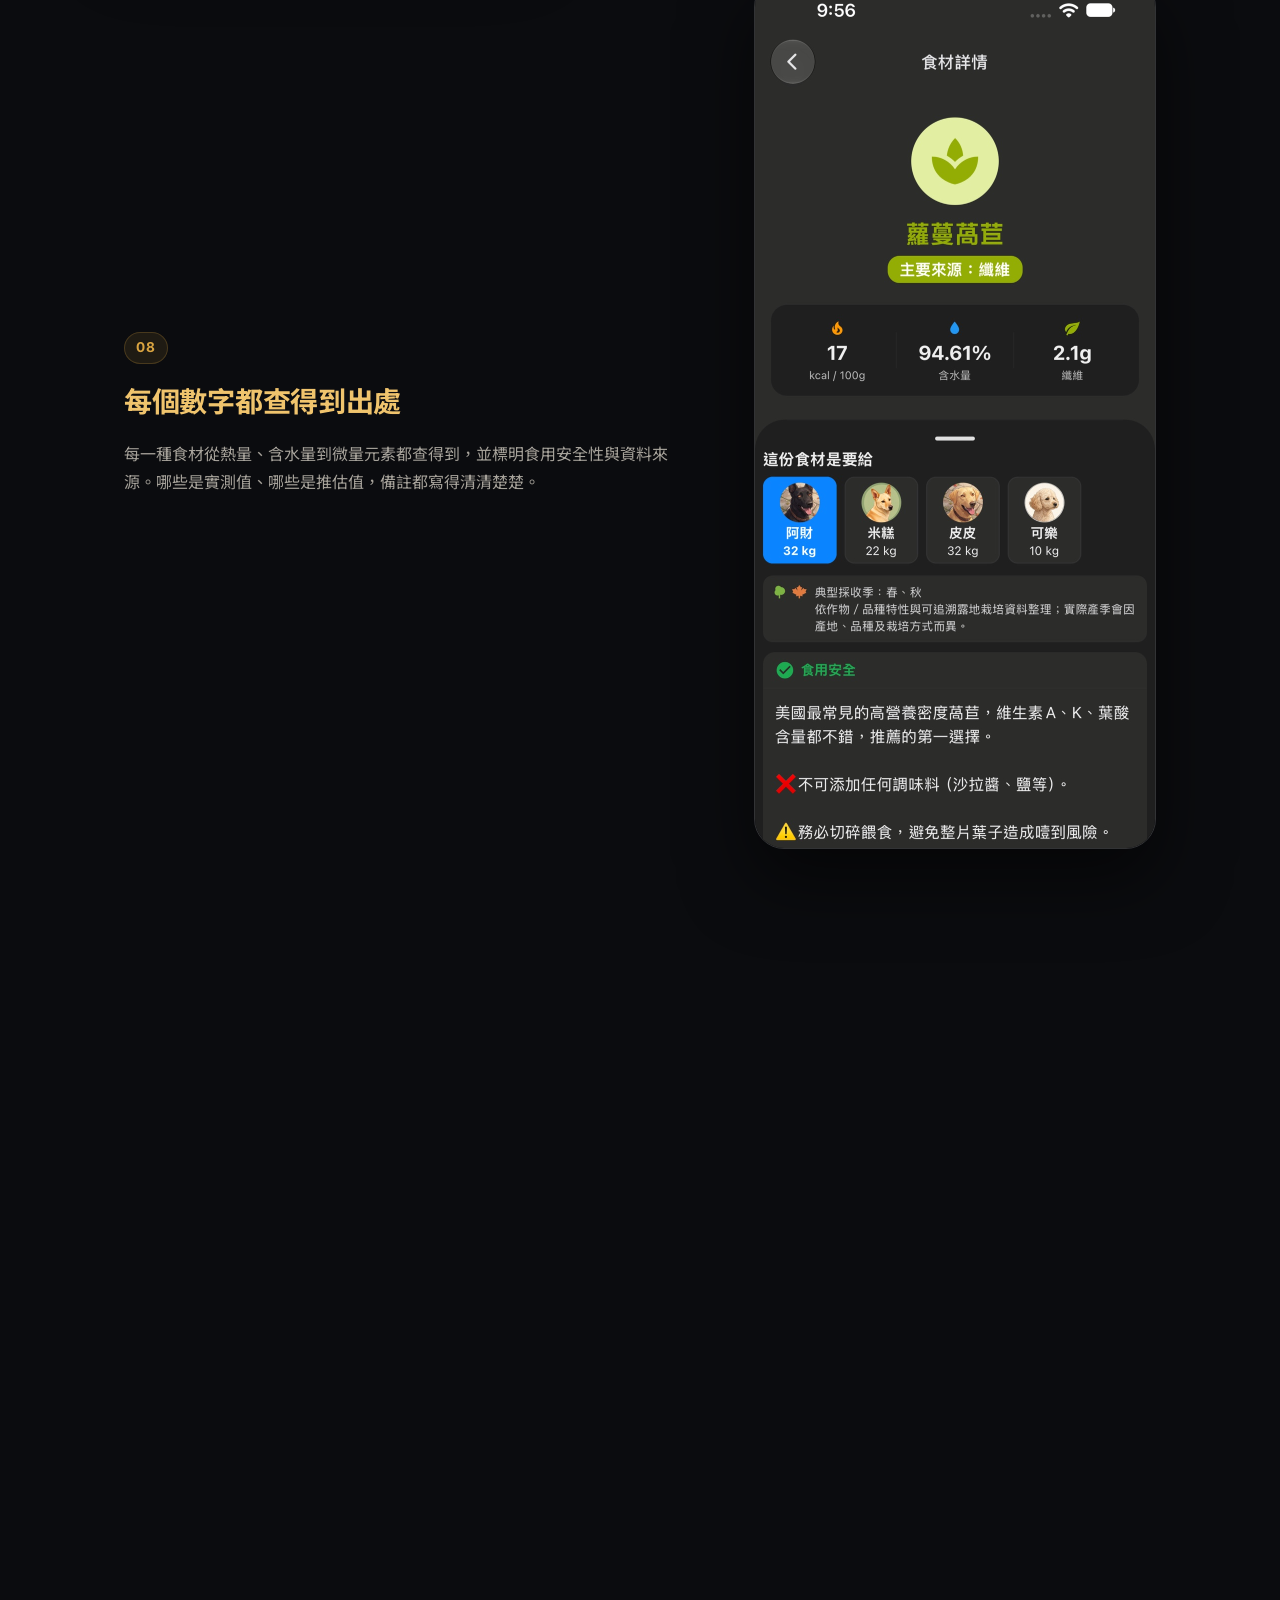
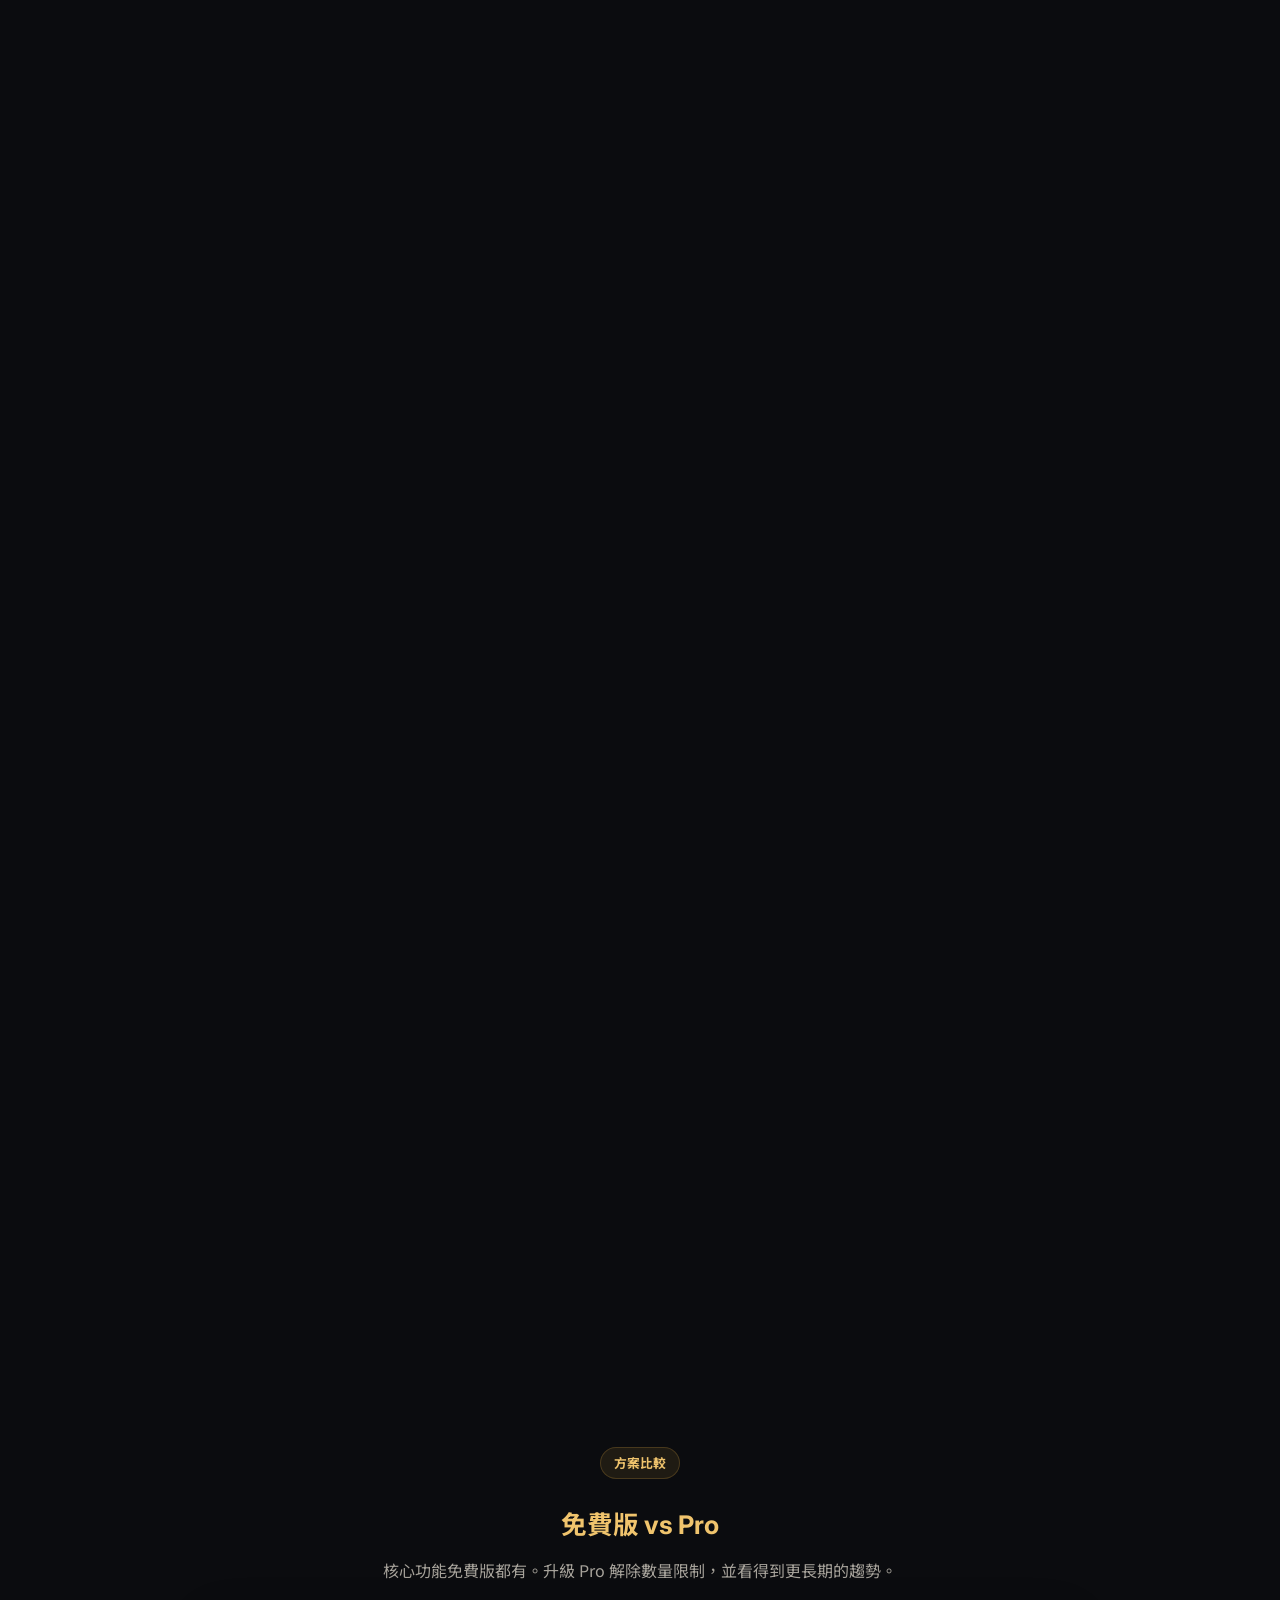
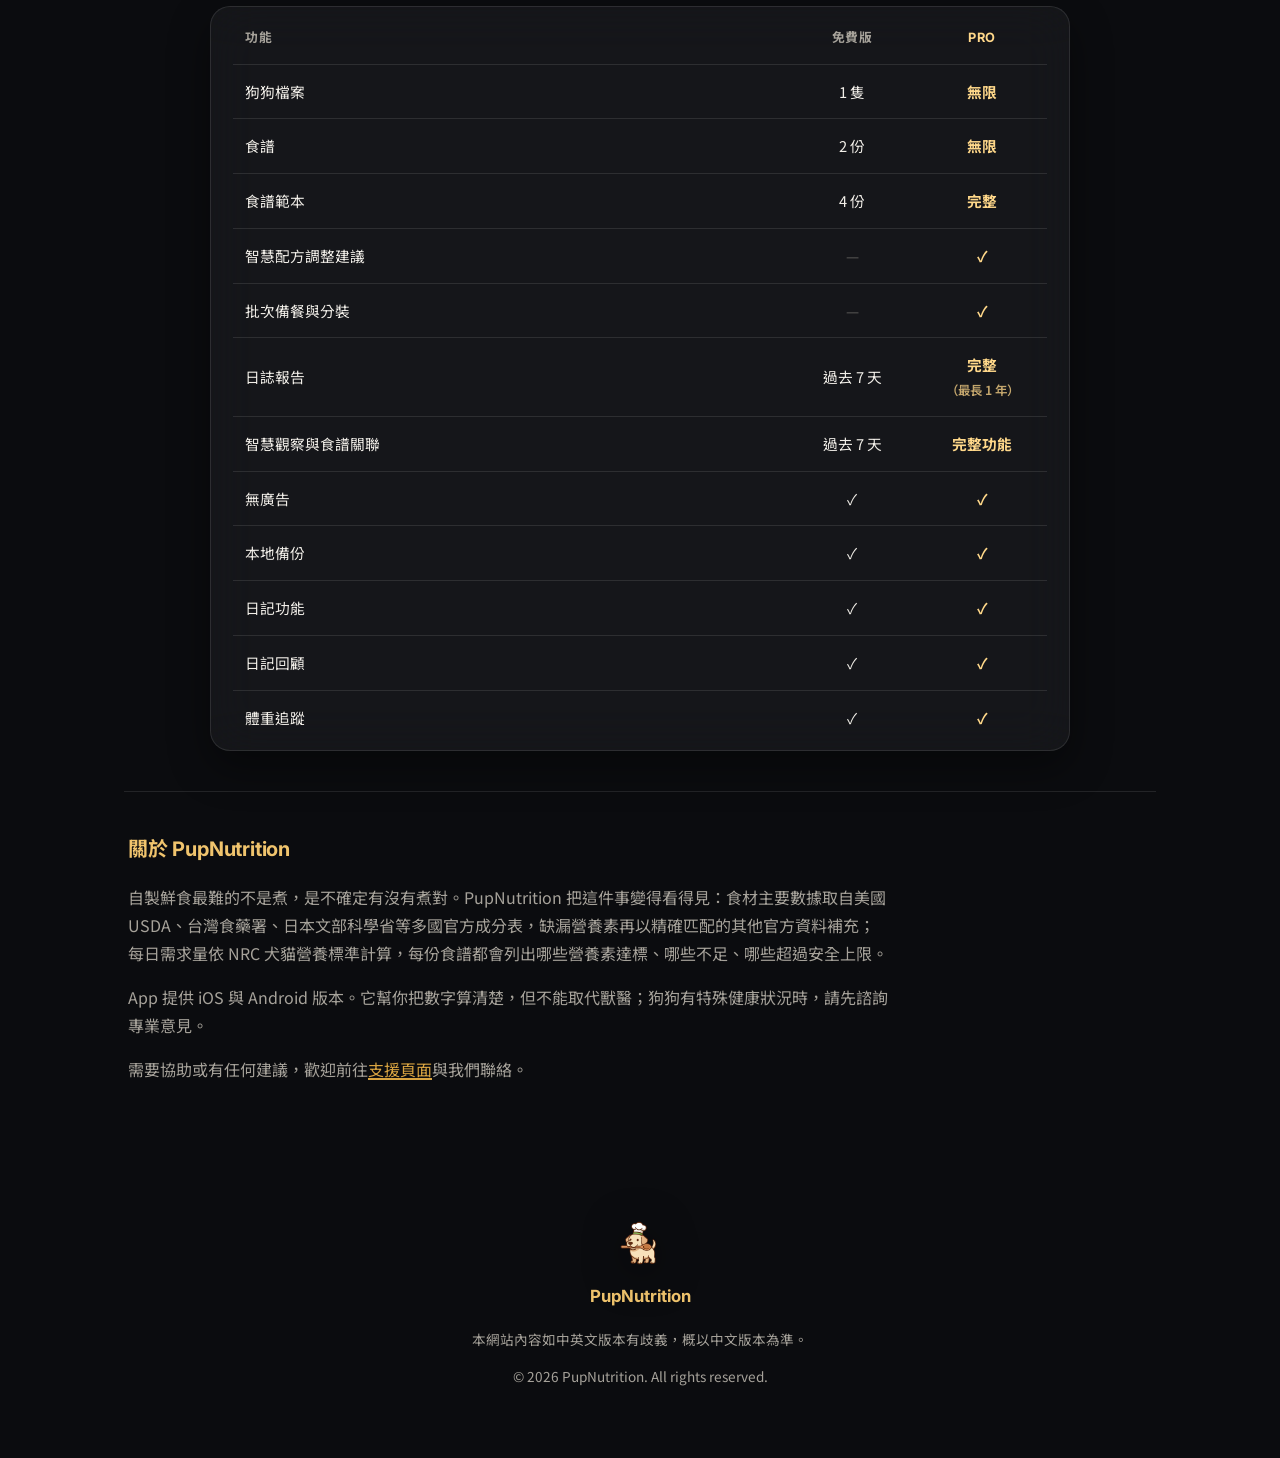
==== commit 137117ba: "Add files via upload" ====
--- a/index.html
+++ b/index.html
@@ -31,7 +31,6 @@
 
 <main class="wide">
   <section class="hero">
-    <img src="logo.png" alt="PupNutrition" class="hero-logo">
     <h1 data-i18n="index.hero.title">把每一餐，煮得剛剛好</h1>
     <p class="tagline" data-i18n="index.hero.tagline">想為狗狗準備鮮食，最難的不是下廚，而是不確定每一餐該怎麼配才安心。輸入體重、年齡與活動量，自動換算每日熱量需求並分析 55 種營養素。無論全鮮食或搭配飼料，都能更有依據地安排每一餐。</p>
 
@@ -45,6 +44,10 @@
         <span class="store-btn-text"><small data-i18n="index.store.google.caption">下載</small><strong>Google Play</strong></span>
       </a>
     </div>
+
+    <figure class="hero-feature">
+      <img src="images/pupnutrition-feature-graphic-en.png" alt="PupNutrition 鮮食營養、飼料搭配與日誌功能主視覺" data-i18n-alt="alt.featureGraphic">
+    </figure>
   </section>
 
   <div class="section-heading">
@@ -68,7 +71,7 @@
       <div class="showcase-text">
         <span class="showcase-num">02</span>
         <h2 data-i18n="index.showcase.templates.title">不會配？從範本開始</h2>
-        <p data-i18n="index.showcase.templates.body">全雞基礎、低脂腸胃、牛肉高蛋白等現成配方，依 NRC 2006 成犬維持期標準設計。選好狗狗，系統會按牠的每日熱量需求自動換算每樣食材要幾克。</p>
+        <p data-i18n="index.showcase.templates.body">雞肉內臟糙米餐、雞魚南瓜白米餐、牛肉櫛瓜藜麥餐等入門配方，依 App 採用的 NRC 2006 成犬維持期營養目標試算。選好狗狗，系統會按牠的每日熱量需求自動換算食材克數；營養報表尚未透過所需補充品補齊前，不應視為完整主食。</p>
       </div>
       <div class="showcase-frame">
         <img src="images/shot-templates.jpg" data-i18n-src data-src-zh="images/shot-templates.jpg" data-src-en="images/en-us/shot-templates.jpg" alt="PupNutrition 食譜範本畫面截圖" data-i18n-alt="alt.shot.templates" loading="lazy">
--- a/style.css
+++ b/style.css
@@ -178,15 +178,6 @@
   filter: drop-shadow(0 4px 10px rgba(0, 0, 0, 0.4));
 }
 
-.hero-logo {
-  display: block;
-  width: 132px;
-  height: 132px;
-  object-fit: contain;
-  margin: 0 auto 18px;
-  filter: drop-shadow(0 24px 50px rgba(0, 0, 0, 0.55));
-}
-
 .store-buttons {
   display: flex;
   gap: 14px;
@@ -219,6 +210,29 @@
 .store-btn-text { display: flex; flex-direction: column; line-height: 1.25; text-align: left; }
 .store-btn-text small { font-size: 0.64rem; color: var(--ink-soft); text-transform: uppercase; letter-spacing: 0.06em; }
 .store-btn-text strong { font-family: 'Inter', 'Noto Sans TC', sans-serif; font-size: 1rem; font-weight: 700; }
+
+.hero-feature {
+  position: relative;
+  margin: 42px auto 0;
+  overflow: hidden;
+  border: 1px solid var(--line-strong);
+  border-radius: 28px;
+  background: var(--paper-strong);
+  box-shadow: 0 34px 90px rgba(0, 0, 0, 0.52), 0 0 70px rgba(217, 164, 65, 0.08);
+}
+.hero-feature::after {
+  content: '';
+  position: absolute;
+  inset: 0;
+  pointer-events: none;
+  border-radius: inherit;
+  box-shadow: inset 0 1px 0 rgba(255, 255, 255, 0.24), inset 0 0 40px rgba(56, 26, 6, 0.08);
+}
+.hero-feature img {
+  display: block;
+  width: 100%;
+  height: auto;
+}
 
 .showcase {
   display: flex;
@@ -455,5 +469,6 @@
   .site-nav { flex-wrap: wrap; justify-content: center; }
   .card { padding: 26px 22px; }
   main { padding-inline: 12px; }
+  .hero-feature { margin-top: 34px; border-radius: 18px; }
   .longshot-frame { height: 52vh; }
 }
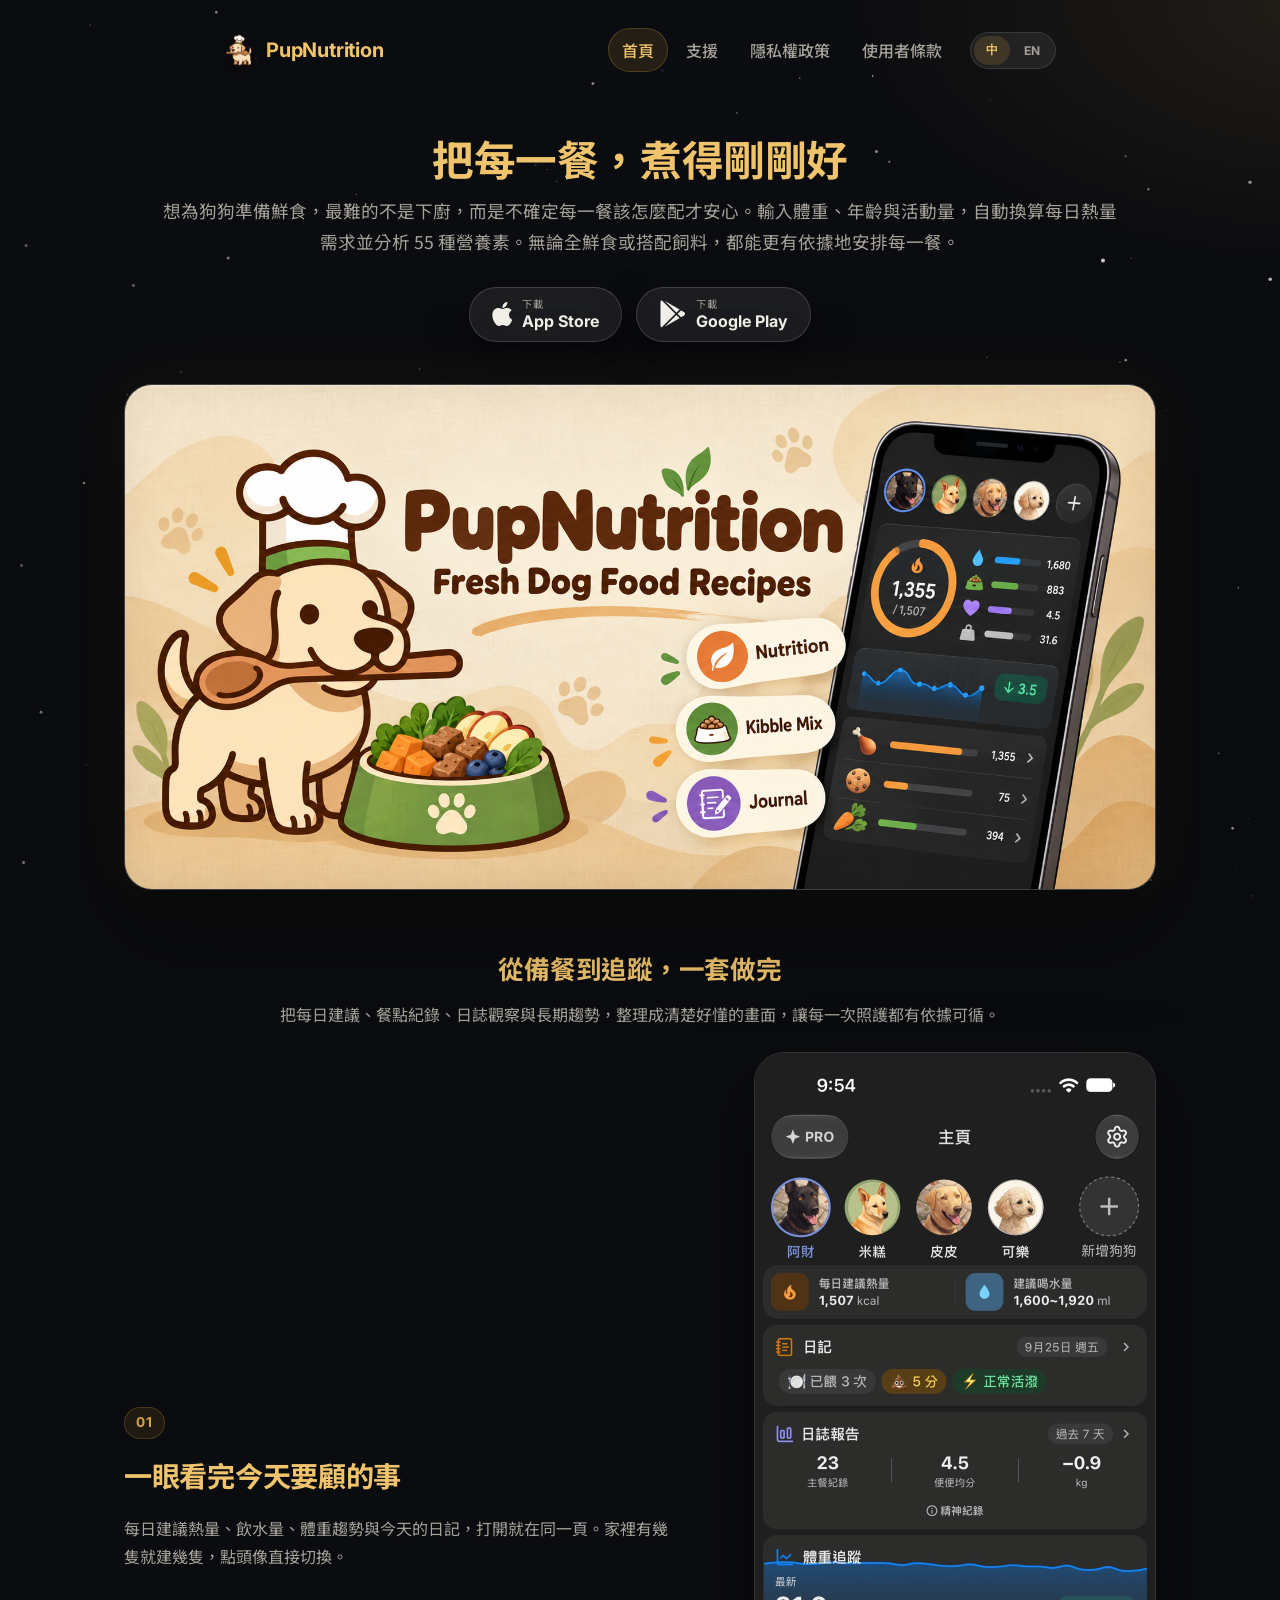
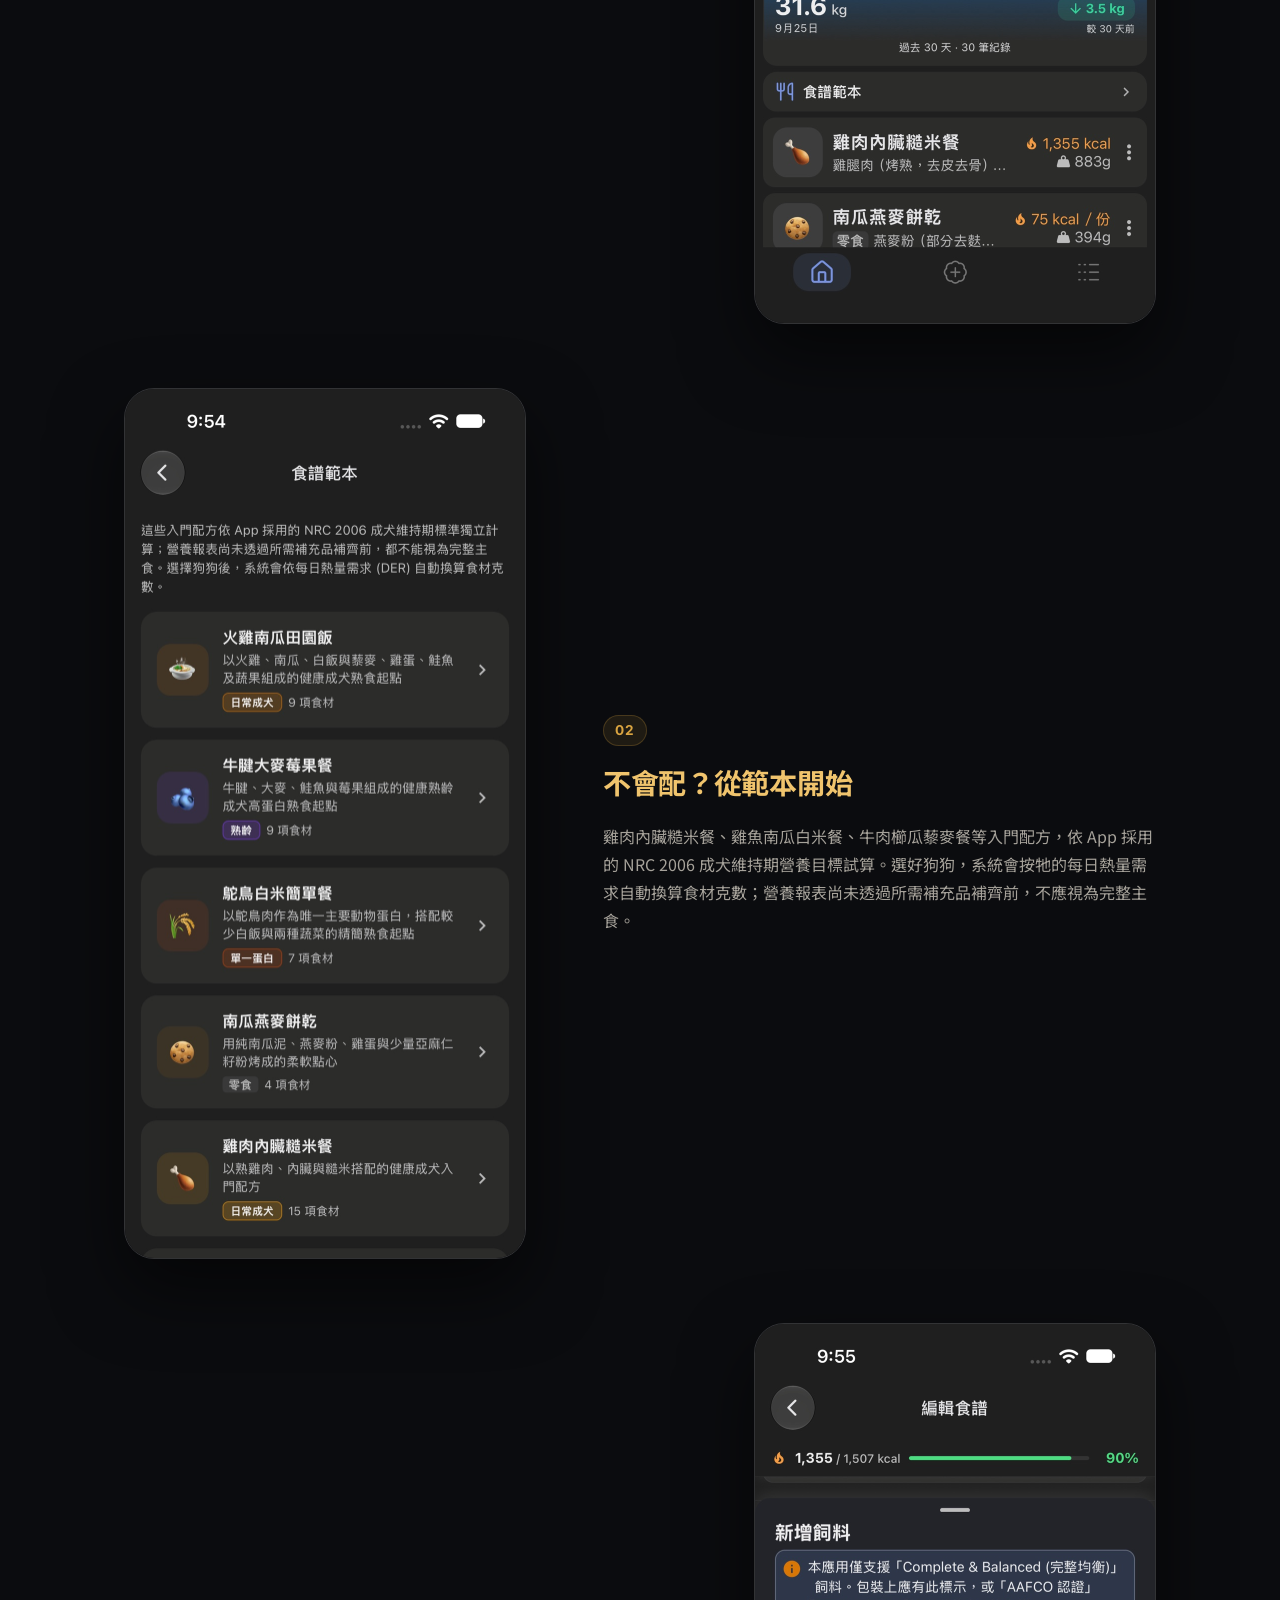
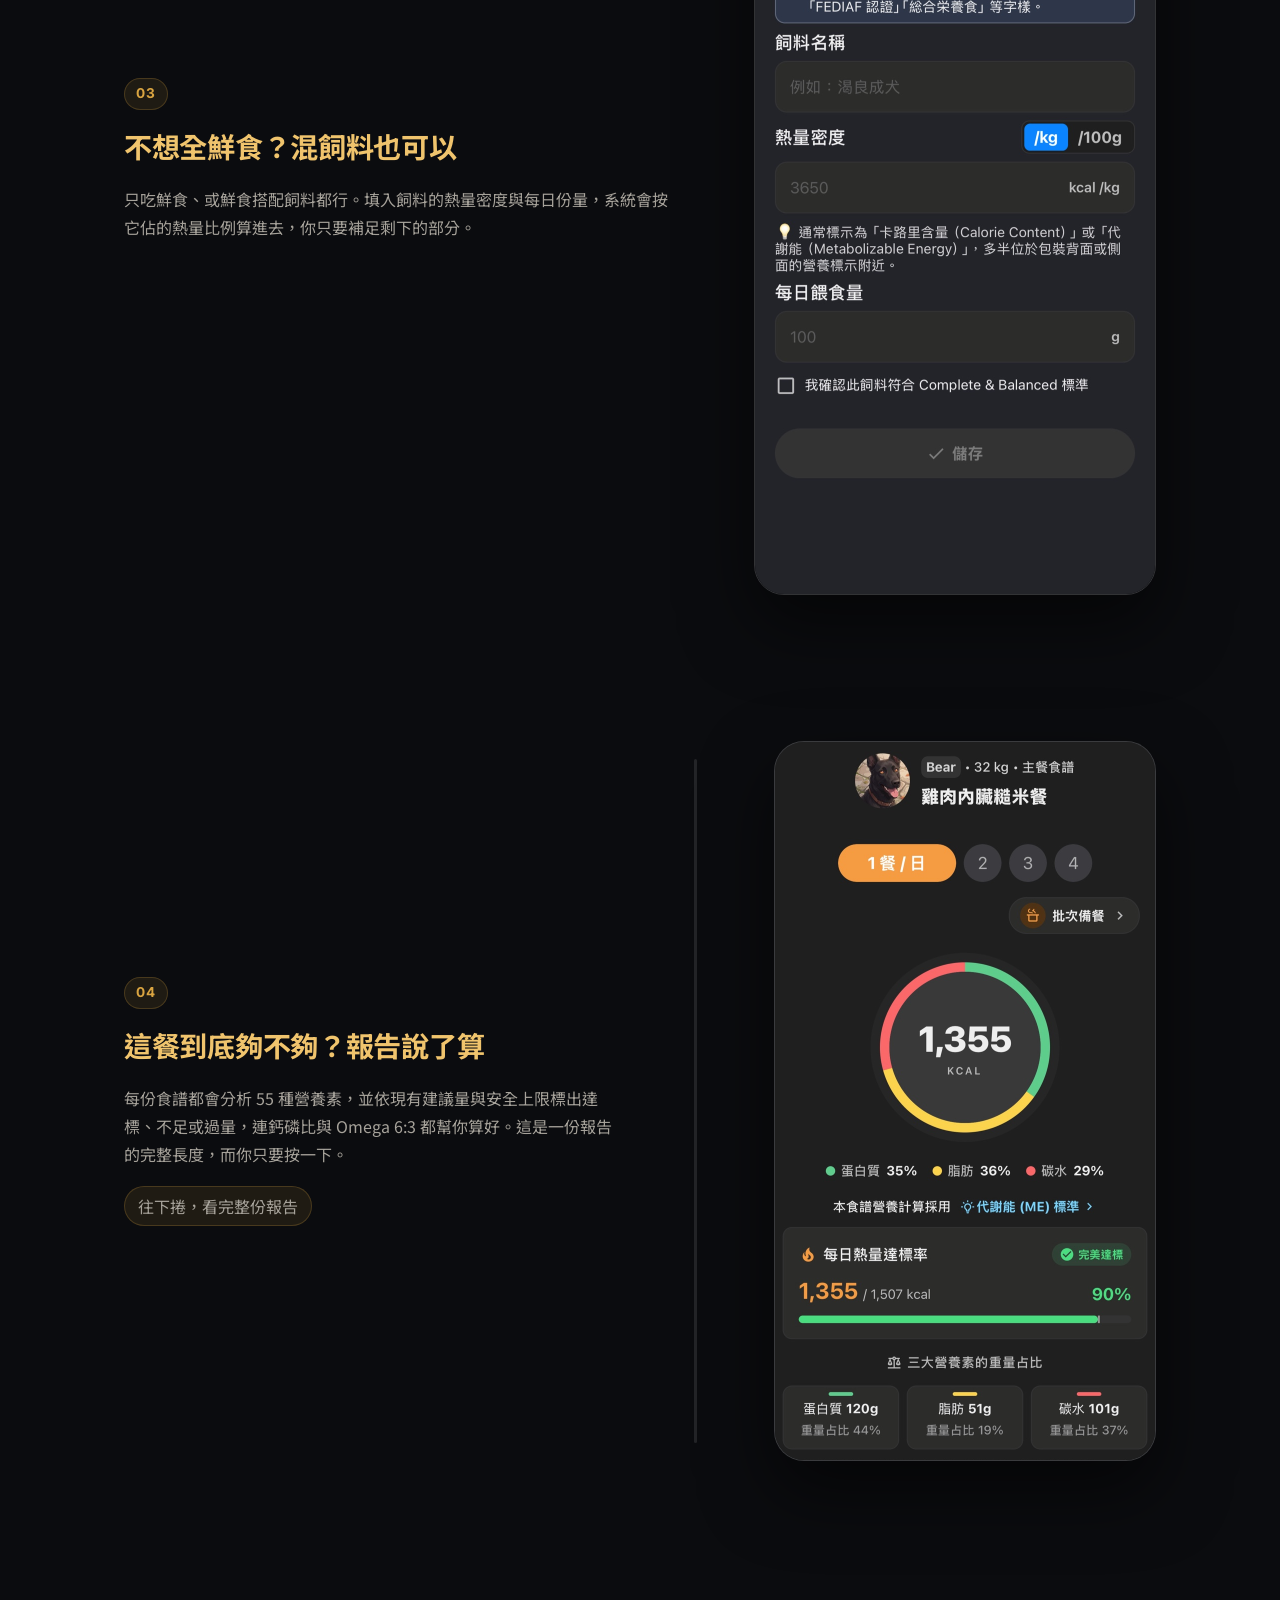
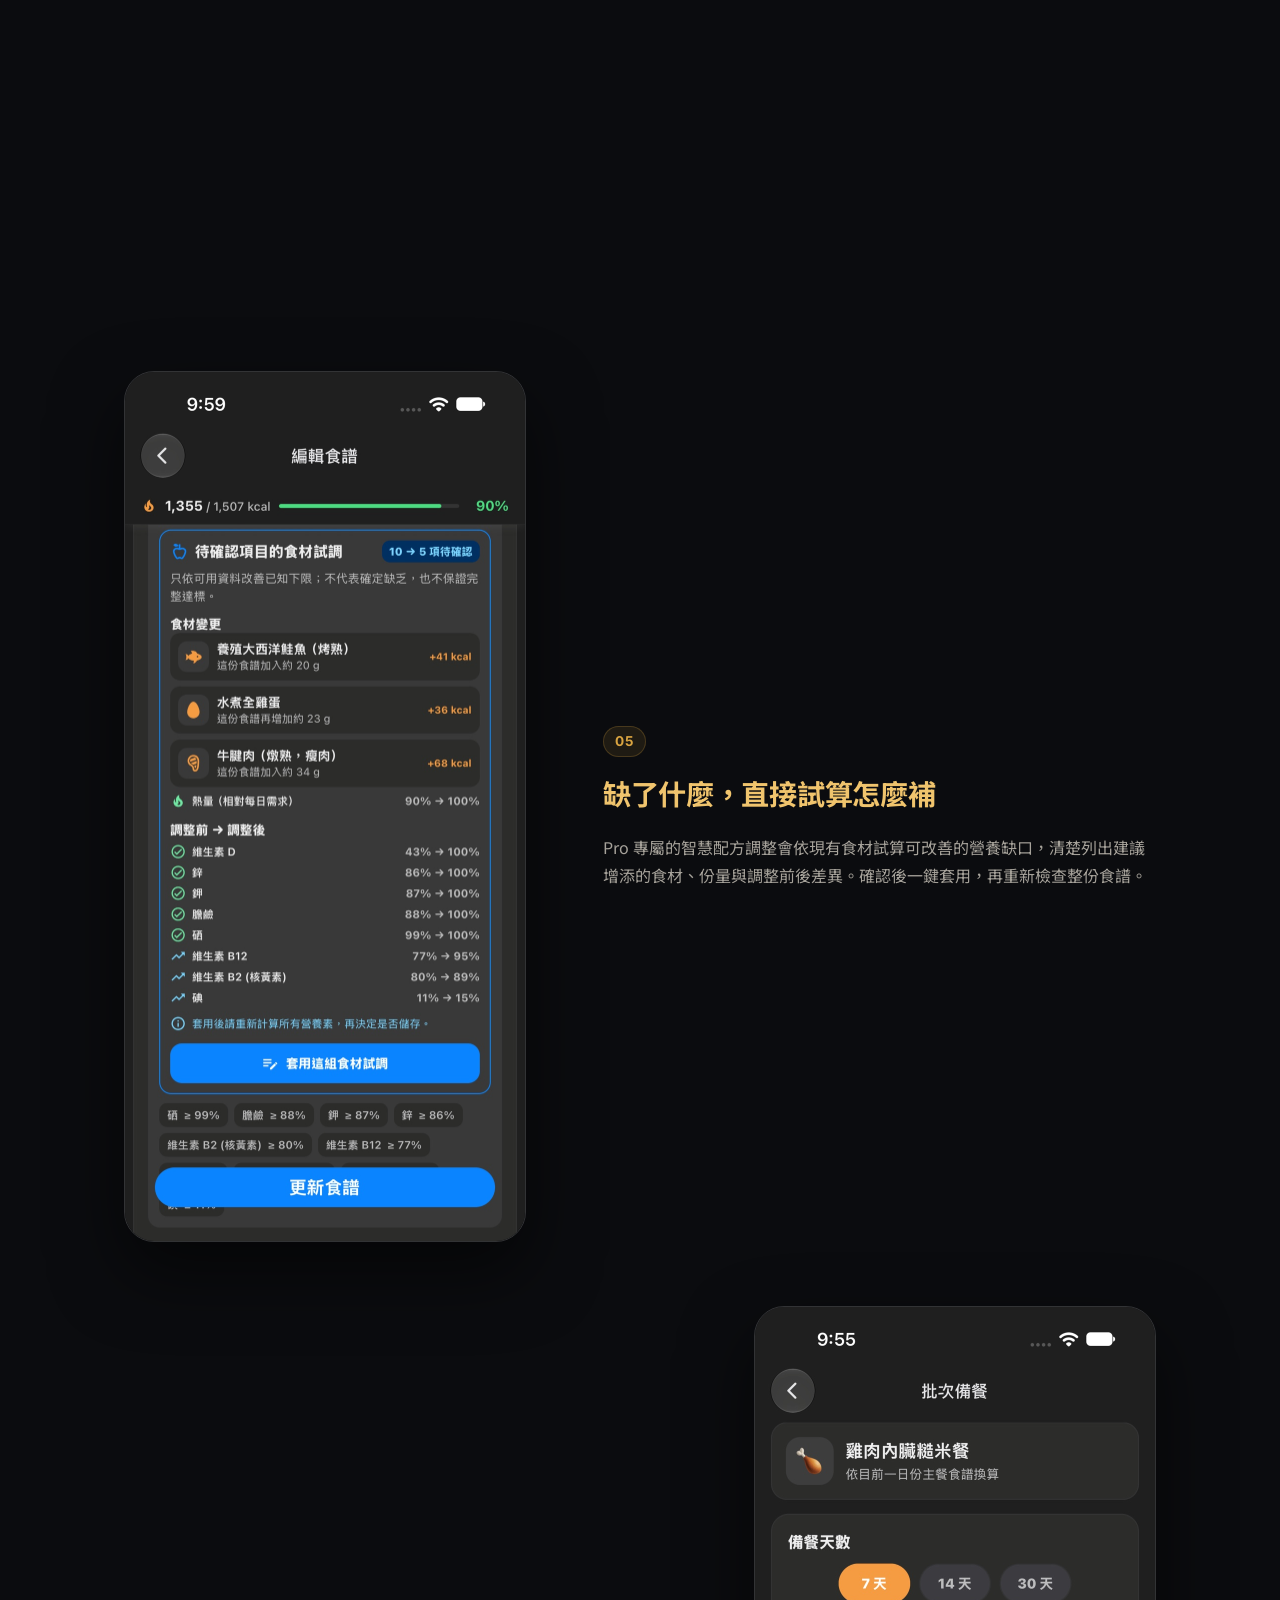
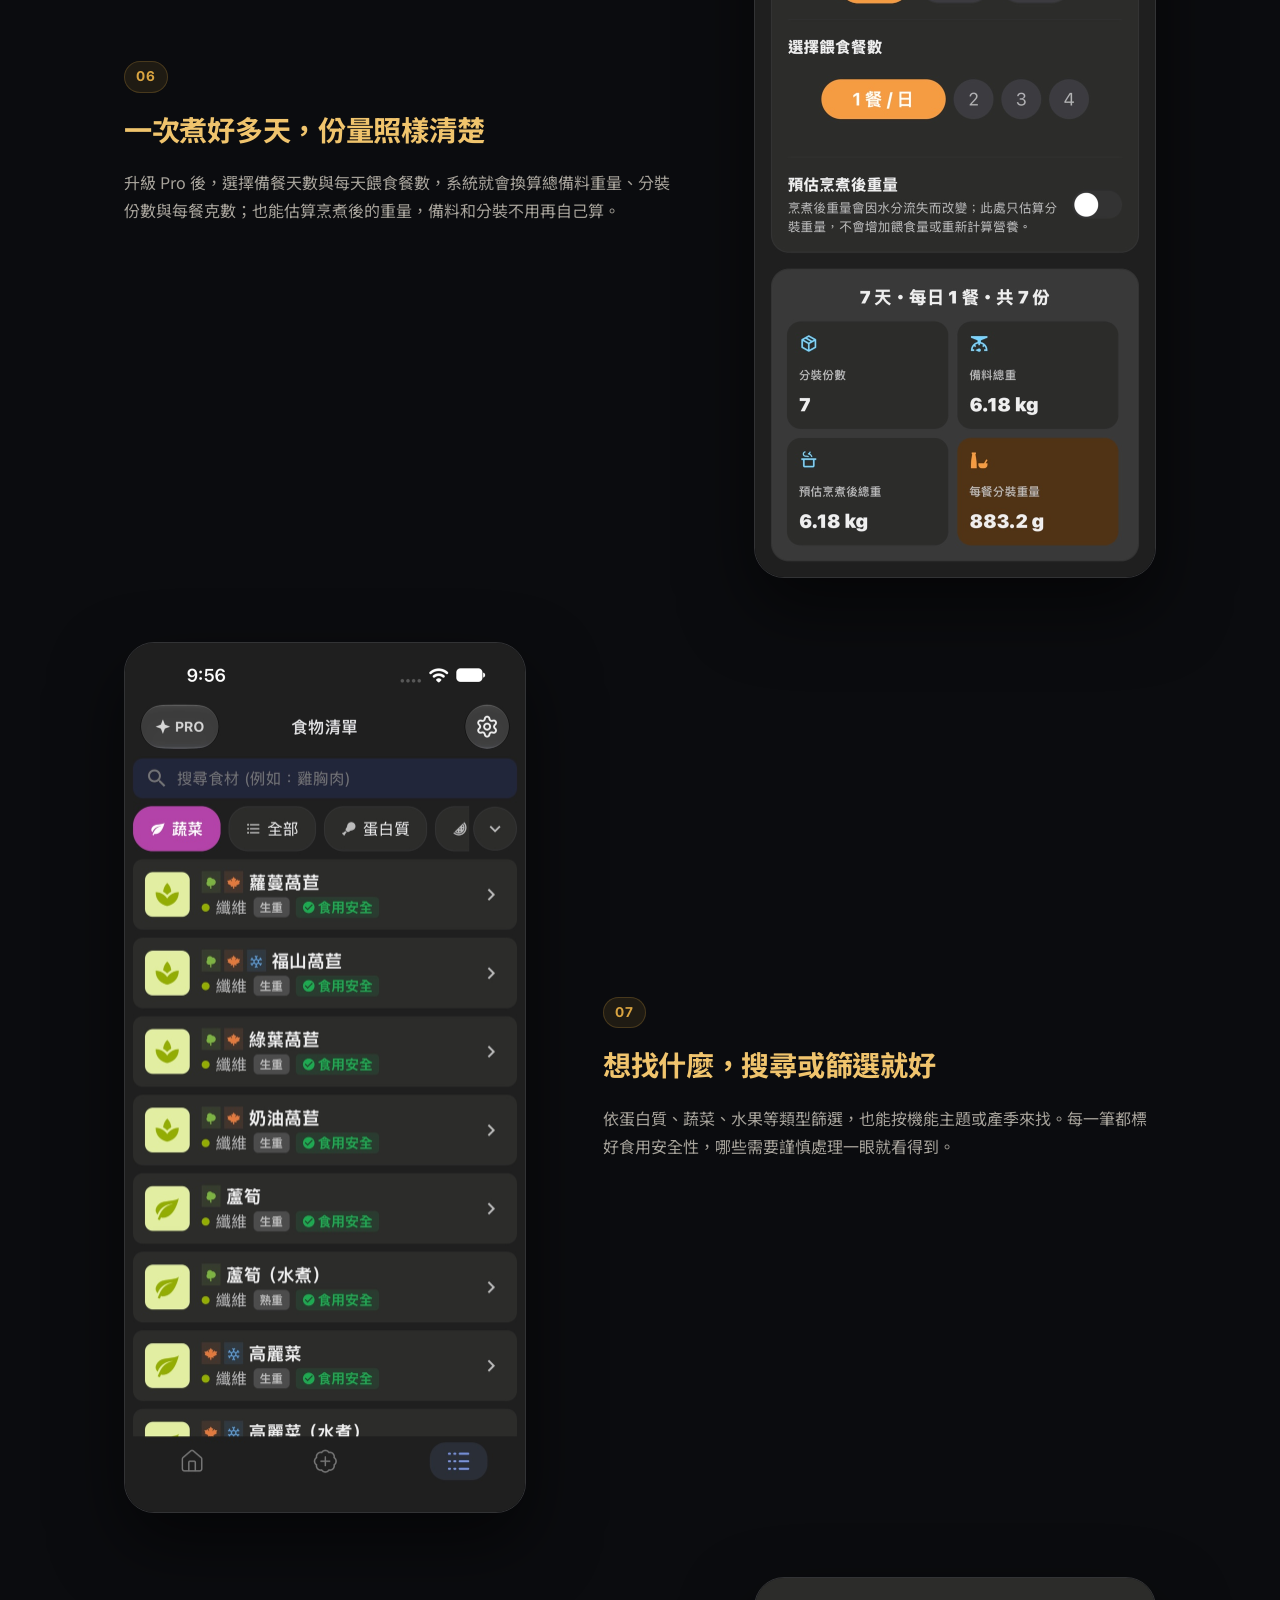
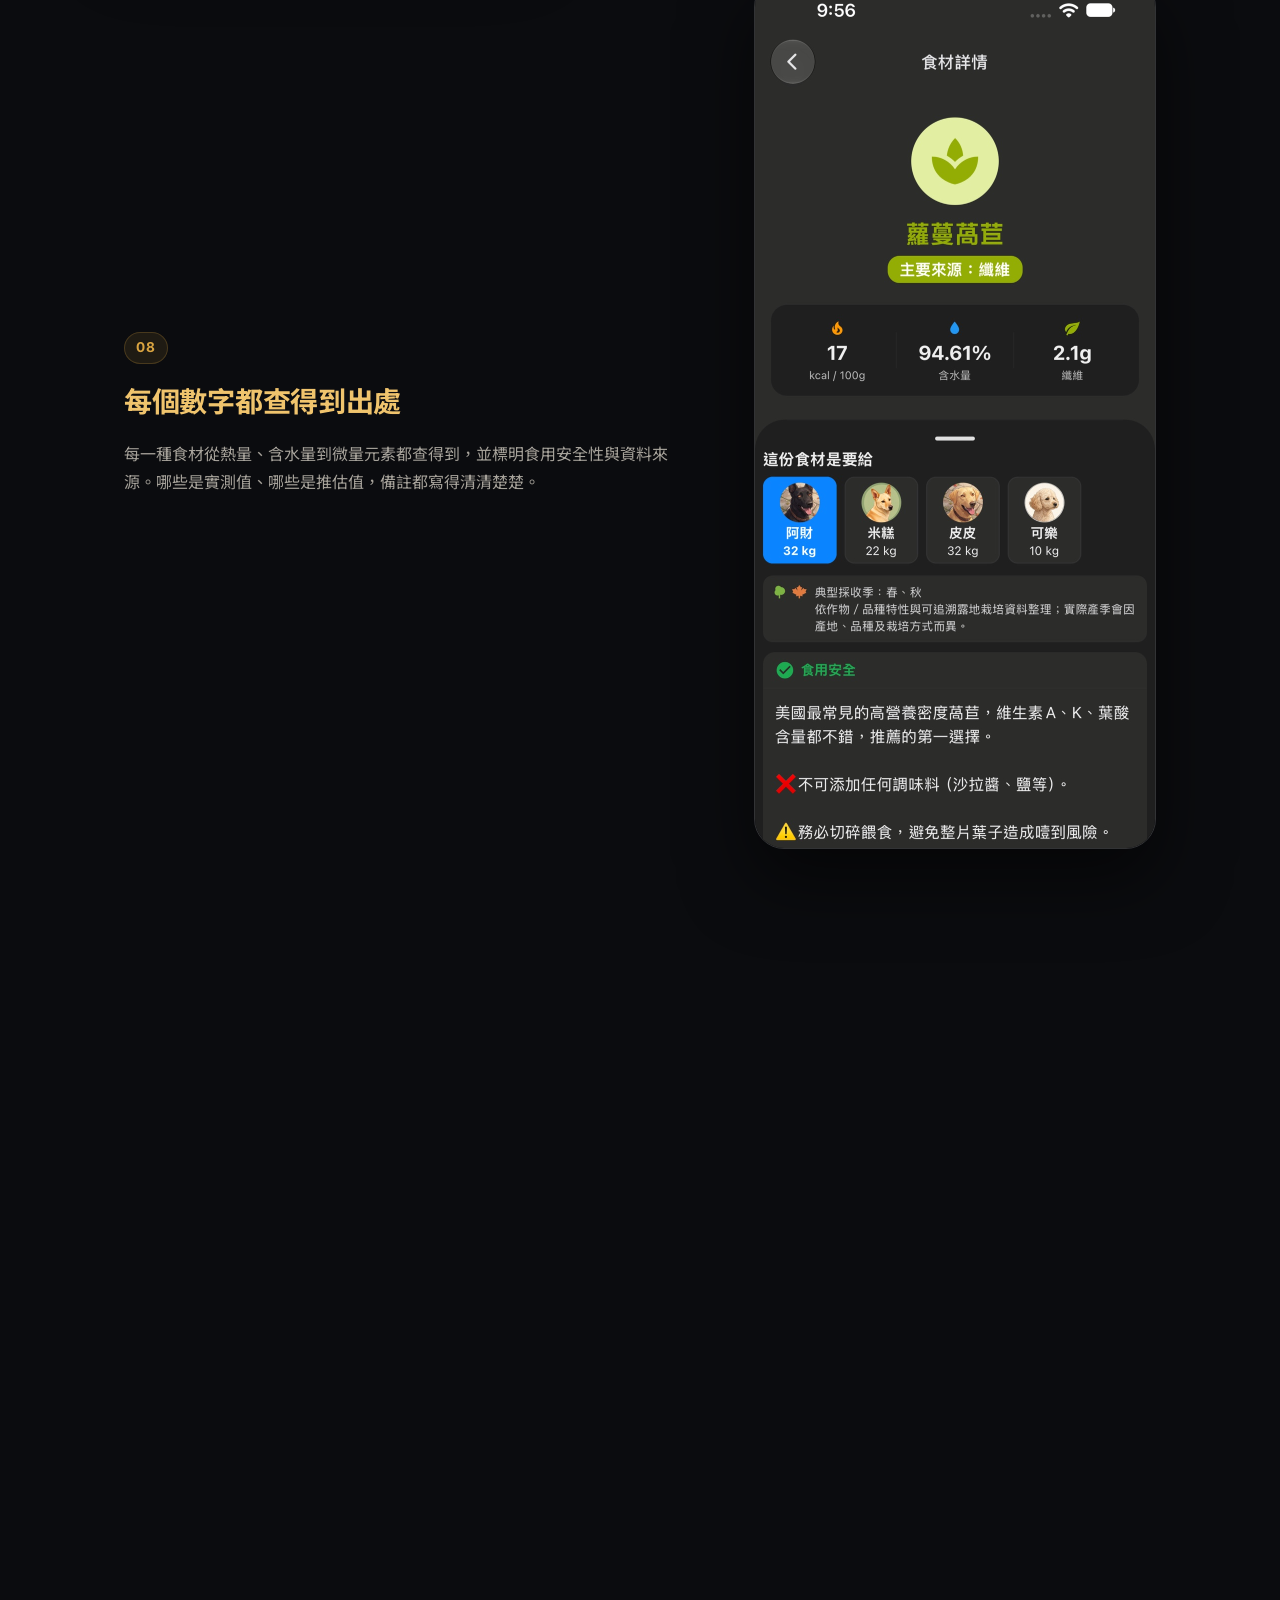
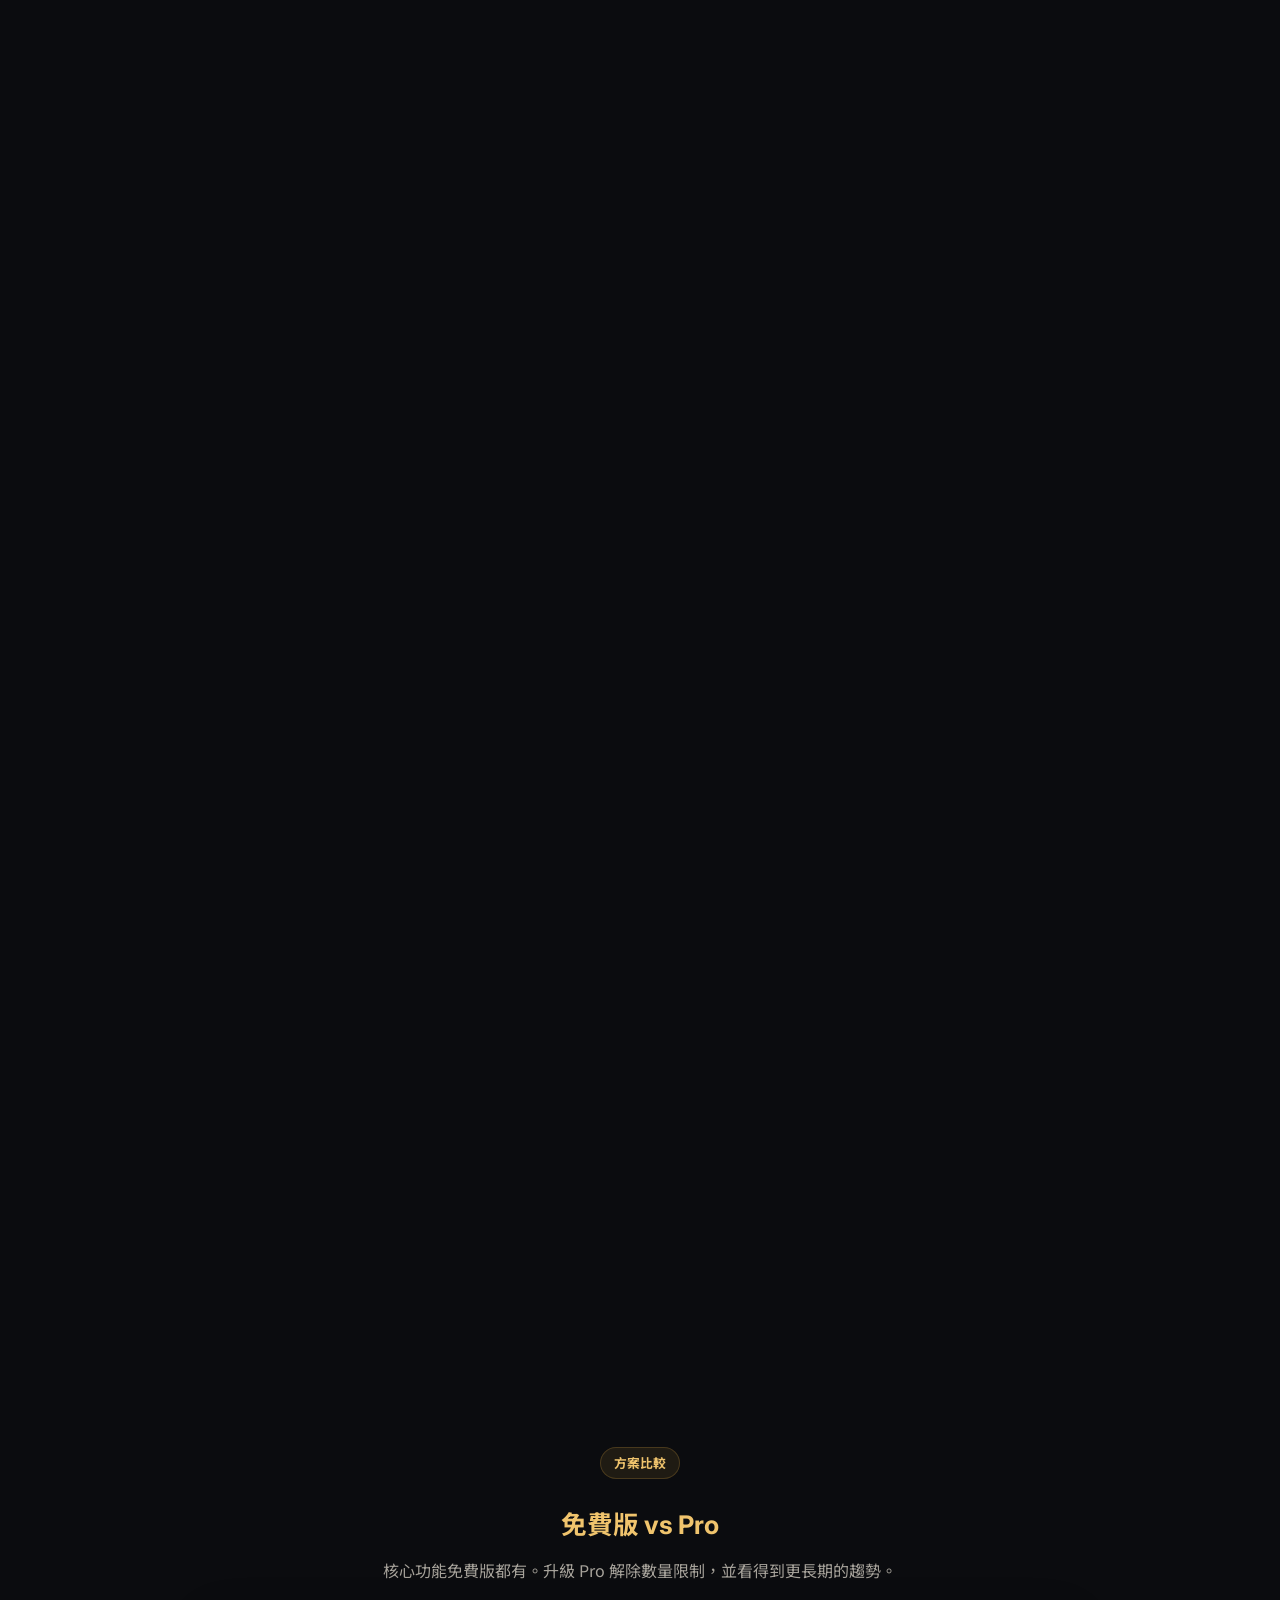
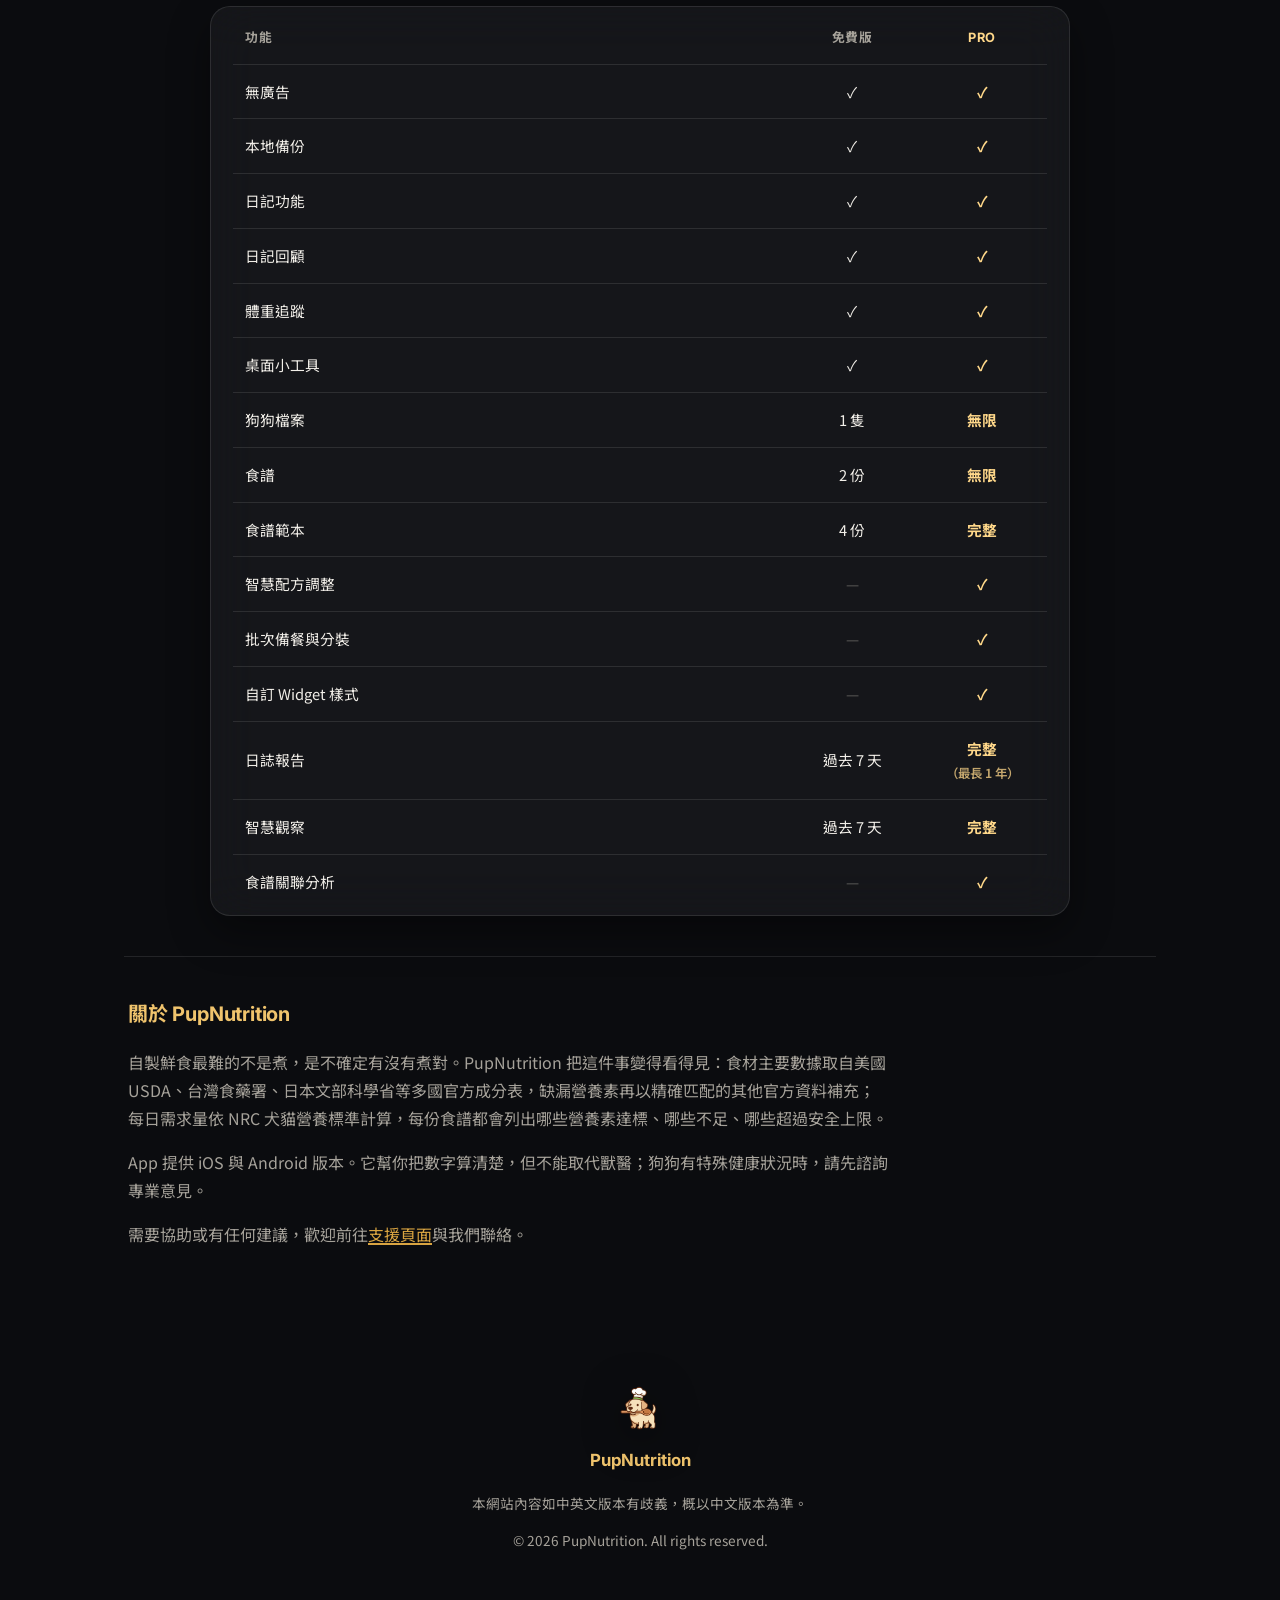
==== commit 1faca9d5: "Add files via upload" ====
--- a/index.html
+++ b/index.html
@@ -212,6 +212,36 @@
       </thead>
       <tbody>
         <tr>
+          <td data-i18n="compare.row.noads">無廣告</td>
+          <td>✓</td>
+          <td>✓</td>
+        </tr>
+        <tr>
+          <td data-i18n="compare.row.backup">本地備份</td>
+          <td>✓</td>
+          <td>✓</td>
+        </tr>
+        <tr>
+          <td data-i18n="compare.row.log">日記功能</td>
+          <td>✓</td>
+          <td>✓</td>
+        </tr>
+        <tr>
+          <td data-i18n="compare.row.diaryReview">日記回顧</td>
+          <td>✓</td>
+          <td>✓</td>
+        </tr>
+        <tr>
+          <td data-i18n="compare.row.weight">體重追蹤</td>
+          <td>✓</td>
+          <td>✓</td>
+        </tr>
+        <tr>
+          <td data-i18n="compare.row.homeWidgets">桌面小工具</td>
+          <td>✓</td>
+          <td>✓</td>
+        </tr>
+        <tr>
           <td data-i18n="compare.row.dogs">狗狗檔案</td>
           <td data-i18n="compare.row.dogs.free">1 隻</td>
           <td data-i18n="compare.row.dogs.pro">無限</td>
@@ -227,12 +257,17 @@
           <td data-i18n="compare.row.templates.pro">完整</td>
         </tr>
         <tr>
-          <td data-i18n="compare.row.nutritionSuggestions">智慧配方調整建議</td>
+          <td data-i18n="compare.row.nutritionSuggestions">智慧配方調整</td>
           <td class="dash">—</td>
           <td>✓</td>
         </tr>
         <tr>
           <td data-i18n="compare.row.batchPrep">批次備餐與分裝</td>
+          <td class="dash">—</td>
+          <td>✓</td>
+        </tr>
+        <tr>
+          <td data-i18n="compare.row.widgetStyles">自訂 Widget 樣式</td>
           <td class="dash">—</td>
           <td>✓</td>
         </tr>
@@ -242,33 +277,13 @@
           <td data-i18n-html="compare.row.report.pro.html">完整<span class="compare-note">（最長 1 年）</span></td>
         </tr>
         <tr>
-          <td data-i18n="compare.row.insight">智慧觀察與食譜關聯</td>
+          <td data-i18n="compare.row.insight">智慧觀察</td>
           <td data-i18n="compare.row.insight.free">過去 7 天</td>
-          <td data-i18n="compare.row.insight.pro">完整功能</td>
-        </tr>
-        <tr>
-          <td data-i18n="compare.row.noads">無廣告</td>
-          <td>✓</td>
-          <td>✓</td>
-        </tr>
-        <tr>
-          <td data-i18n="compare.row.backup">本地備份</td>
-          <td>✓</td>
-          <td>✓</td>
-        </tr>
-        <tr>
-          <td data-i18n="compare.row.log">日記功能</td>
-          <td>✓</td>
-          <td>✓</td>
-        </tr>
-        <tr>
-          <td data-i18n="compare.row.diaryReview">日記回顧</td>
-          <td>✓</td>
-          <td>✓</td>
-        </tr>
-        <tr>
-          <td data-i18n="compare.row.weight">體重追蹤</td>
-          <td>✓</td>
+          <td data-i18n="compare.row.insight.pro">完整</td>
+        </tr>
+        <tr>
+          <td data-i18n="compare.row.correlation">食譜關聯分析</td>
+          <td class="dash">—</td>
           <td>✓</td>
         </tr>
       </tbody>
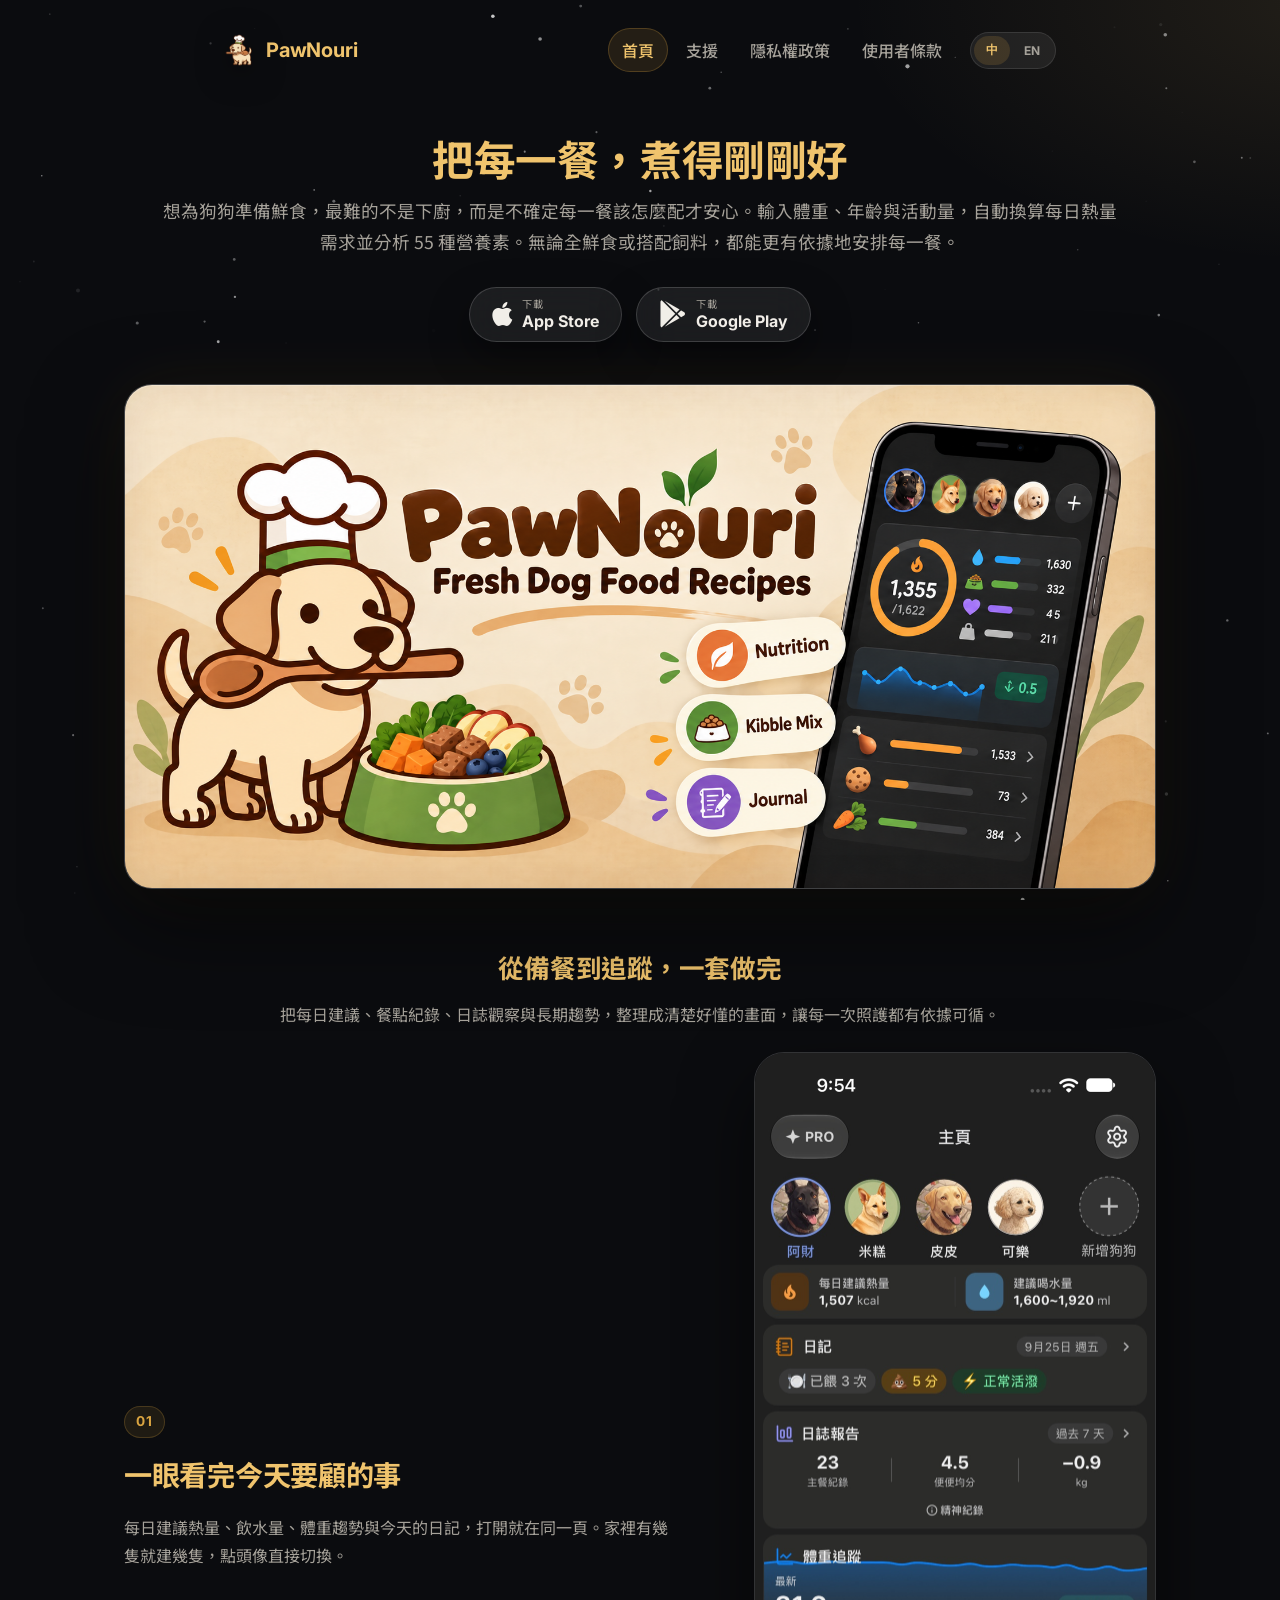
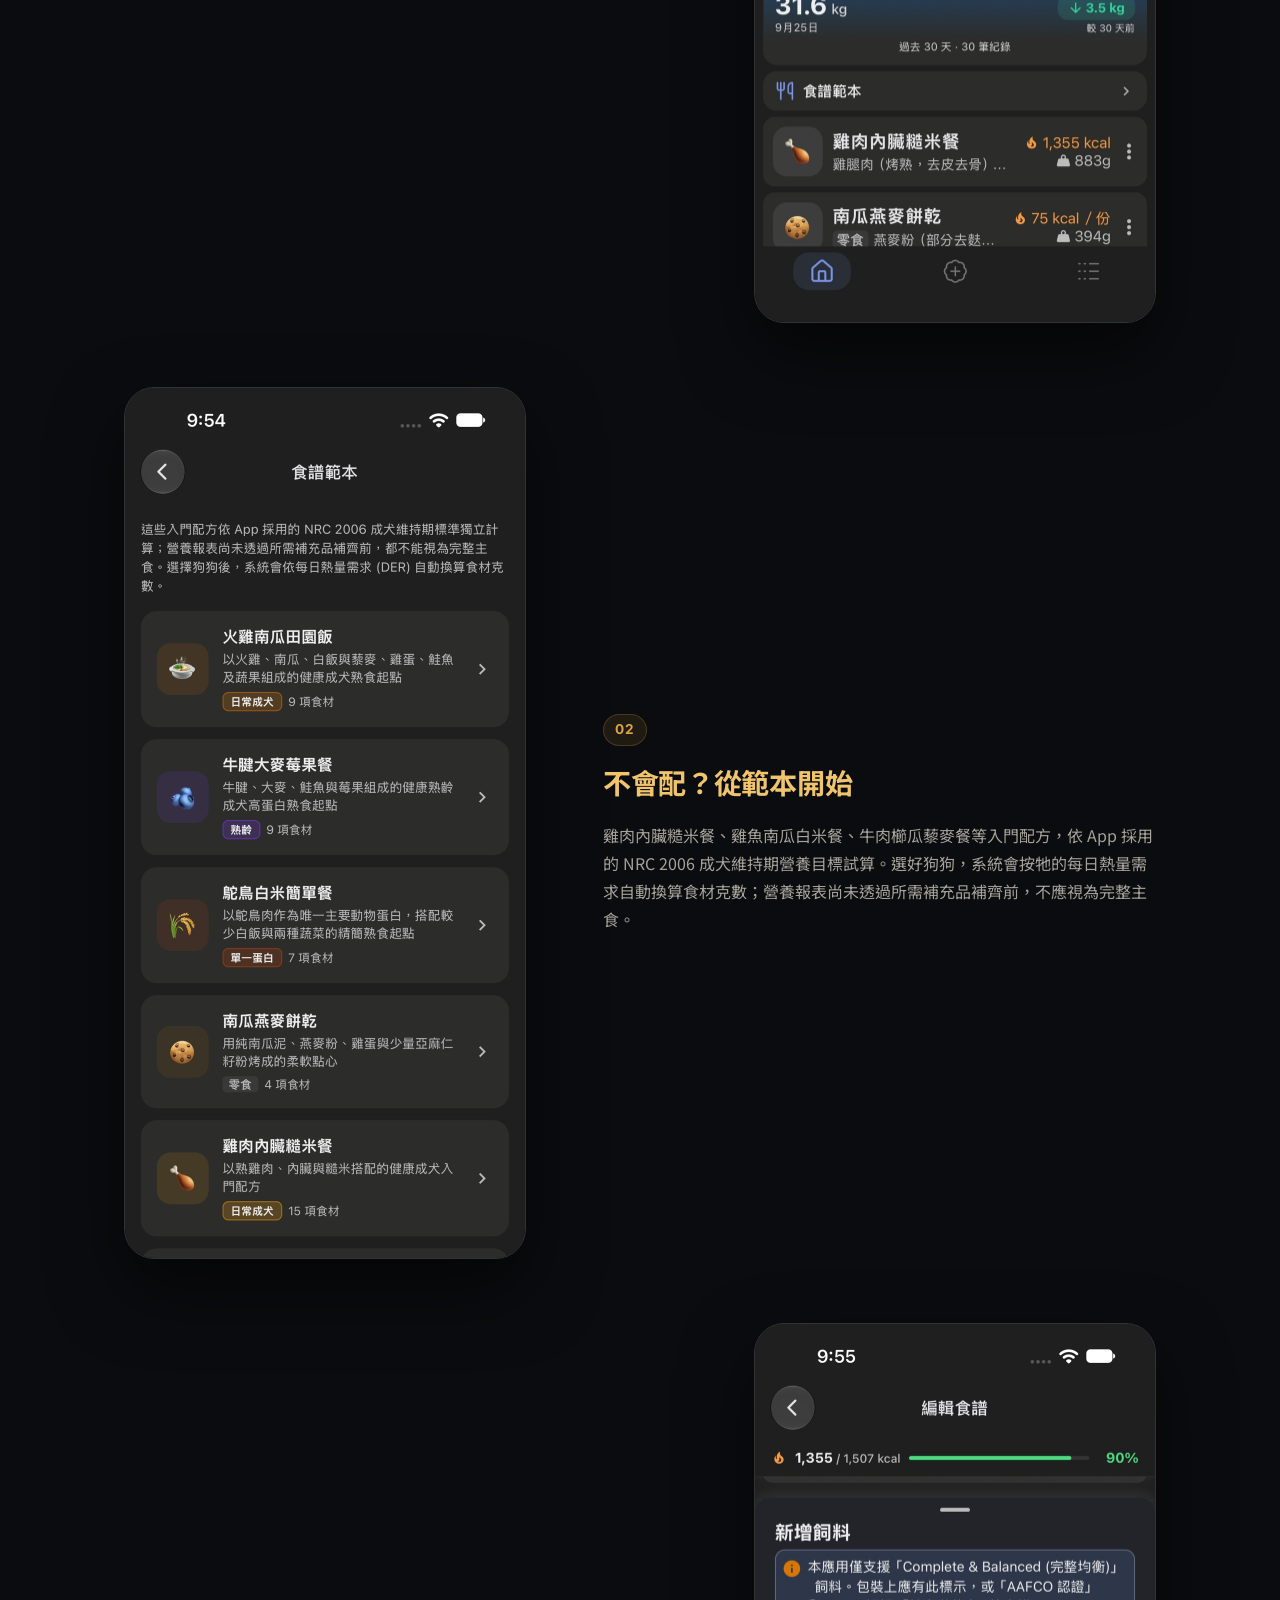
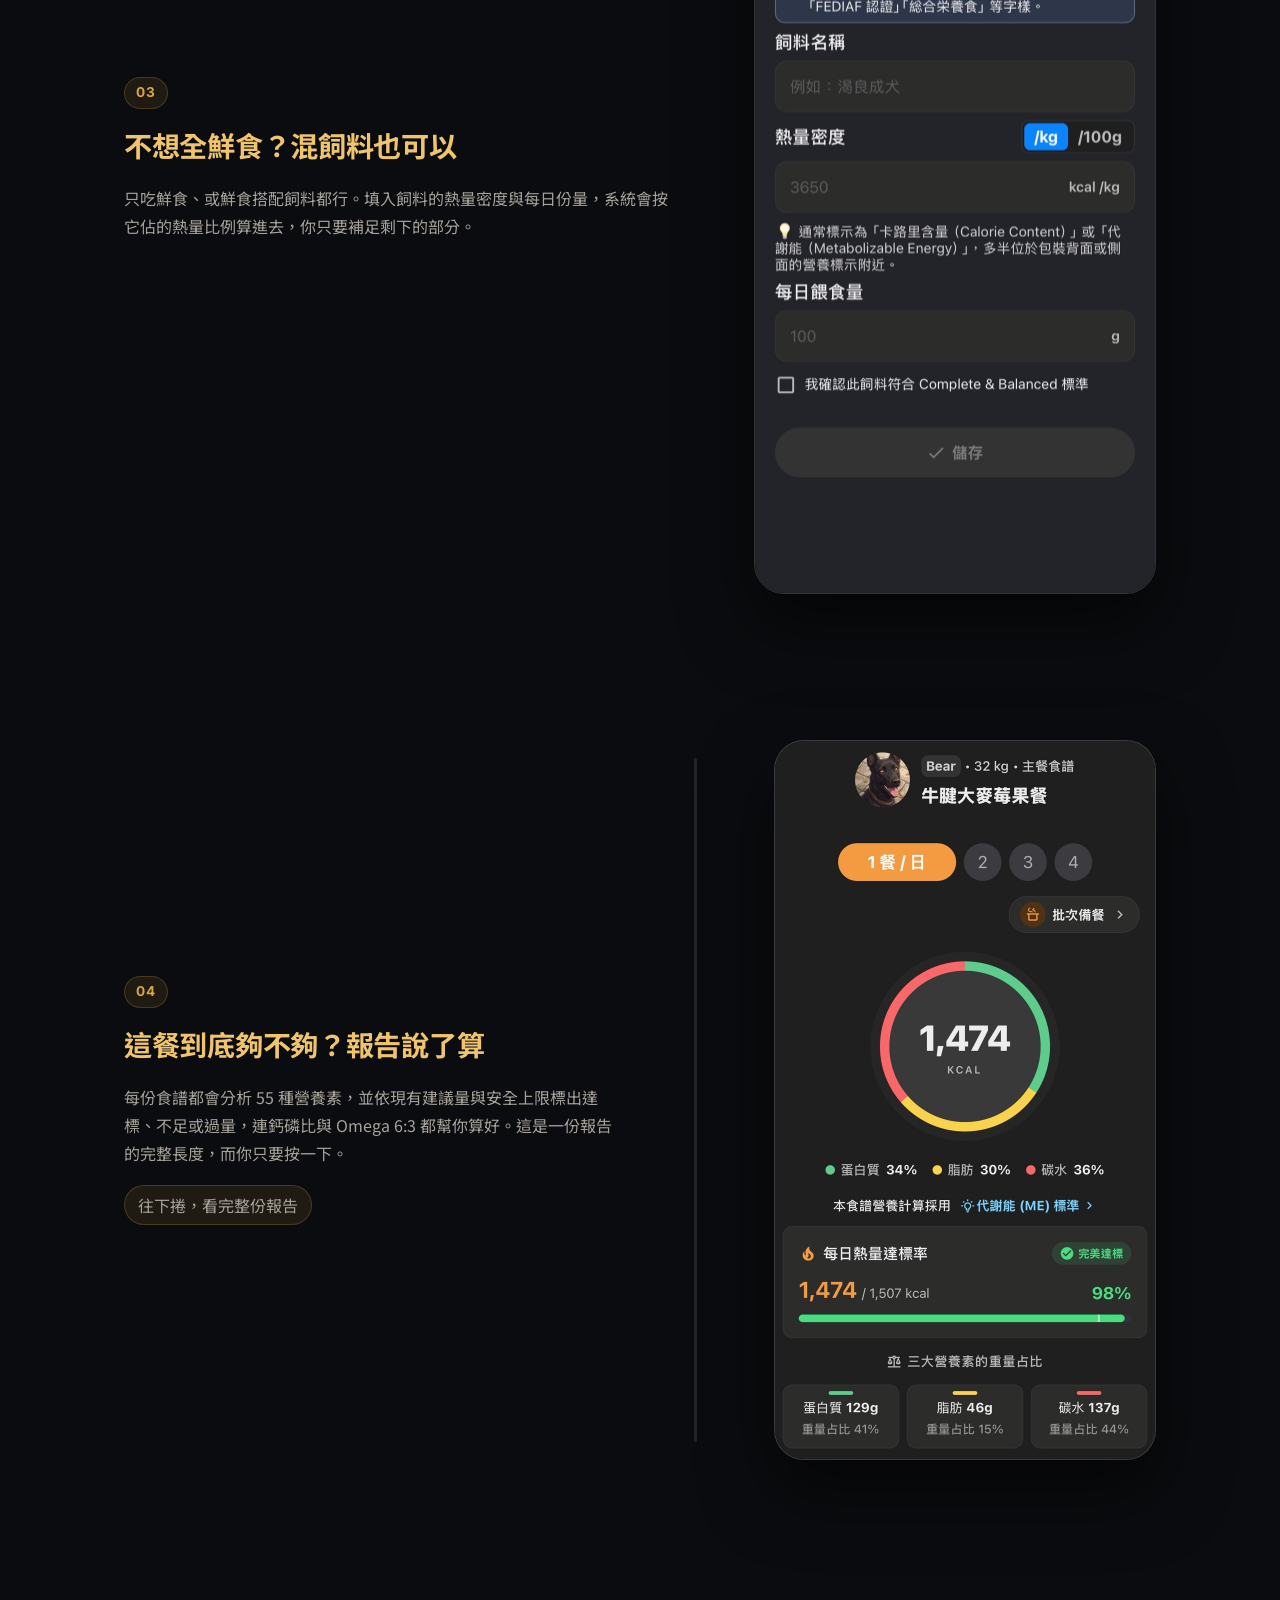
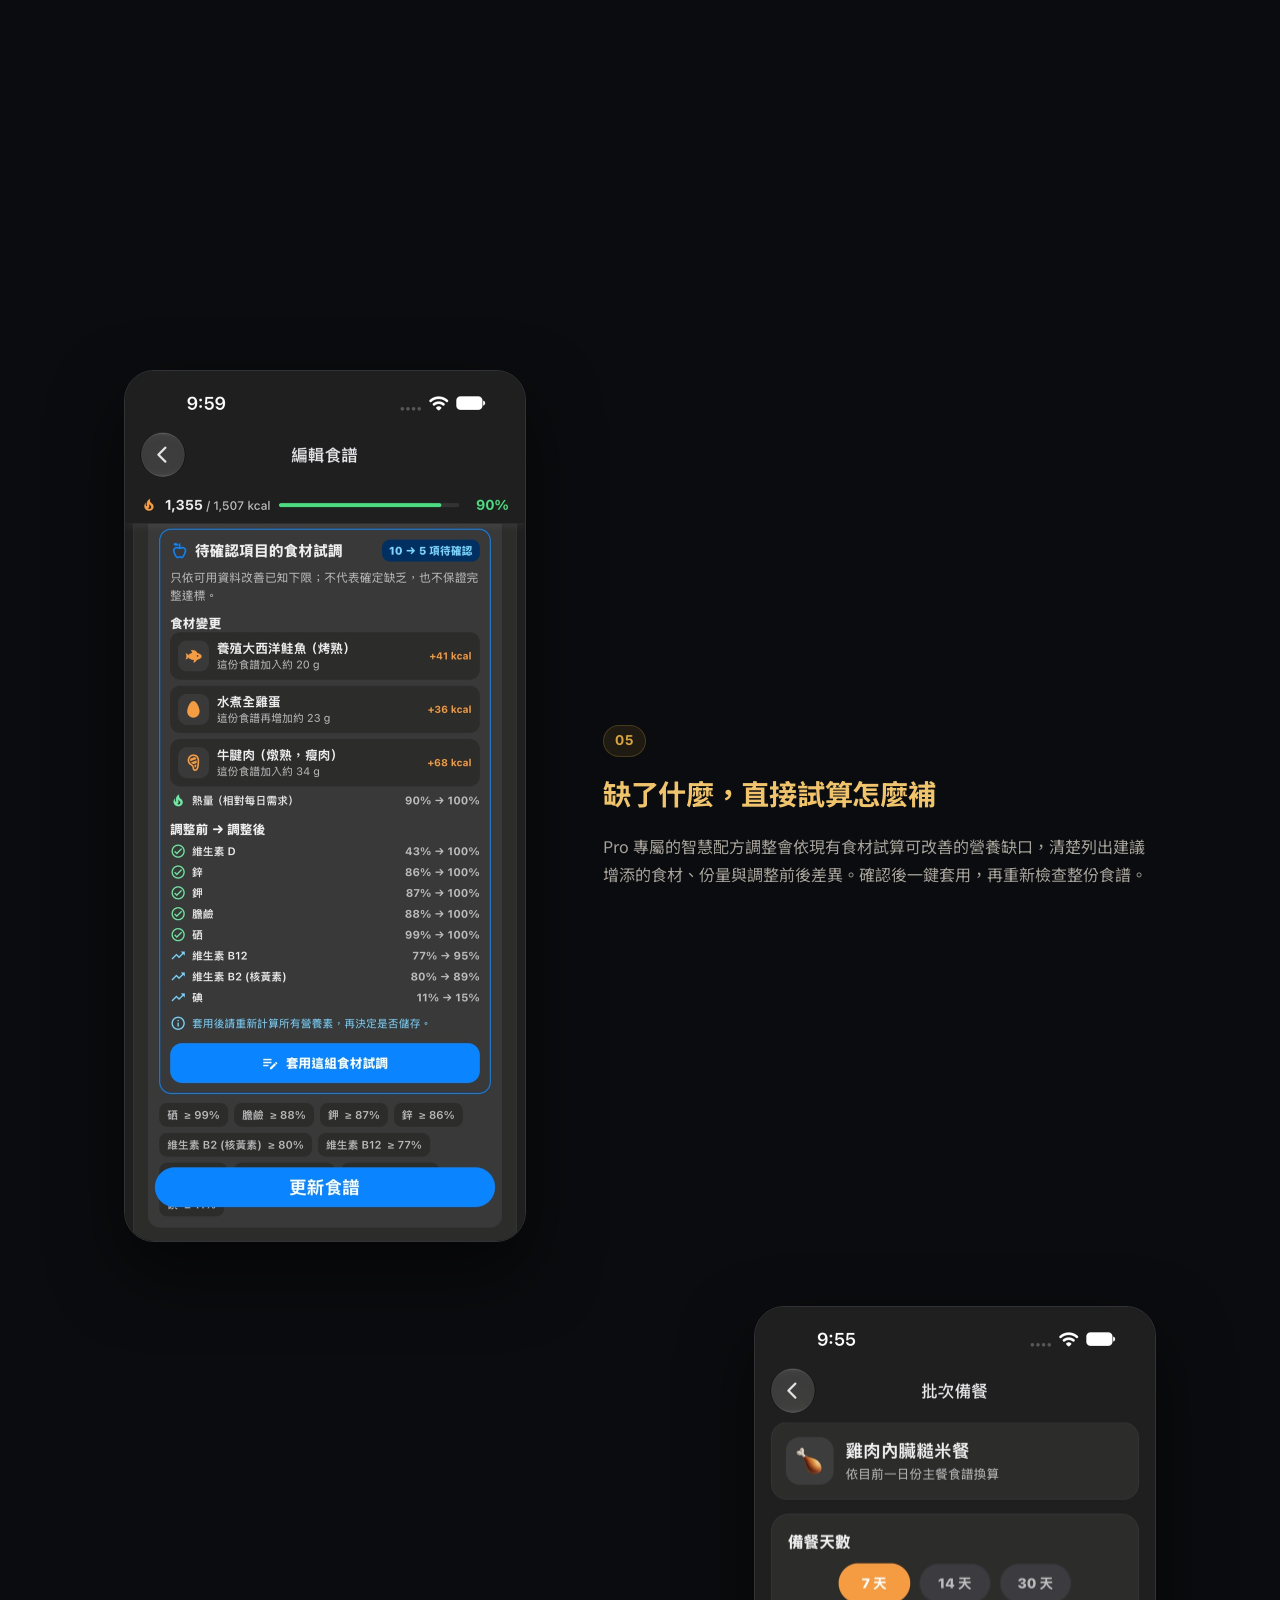
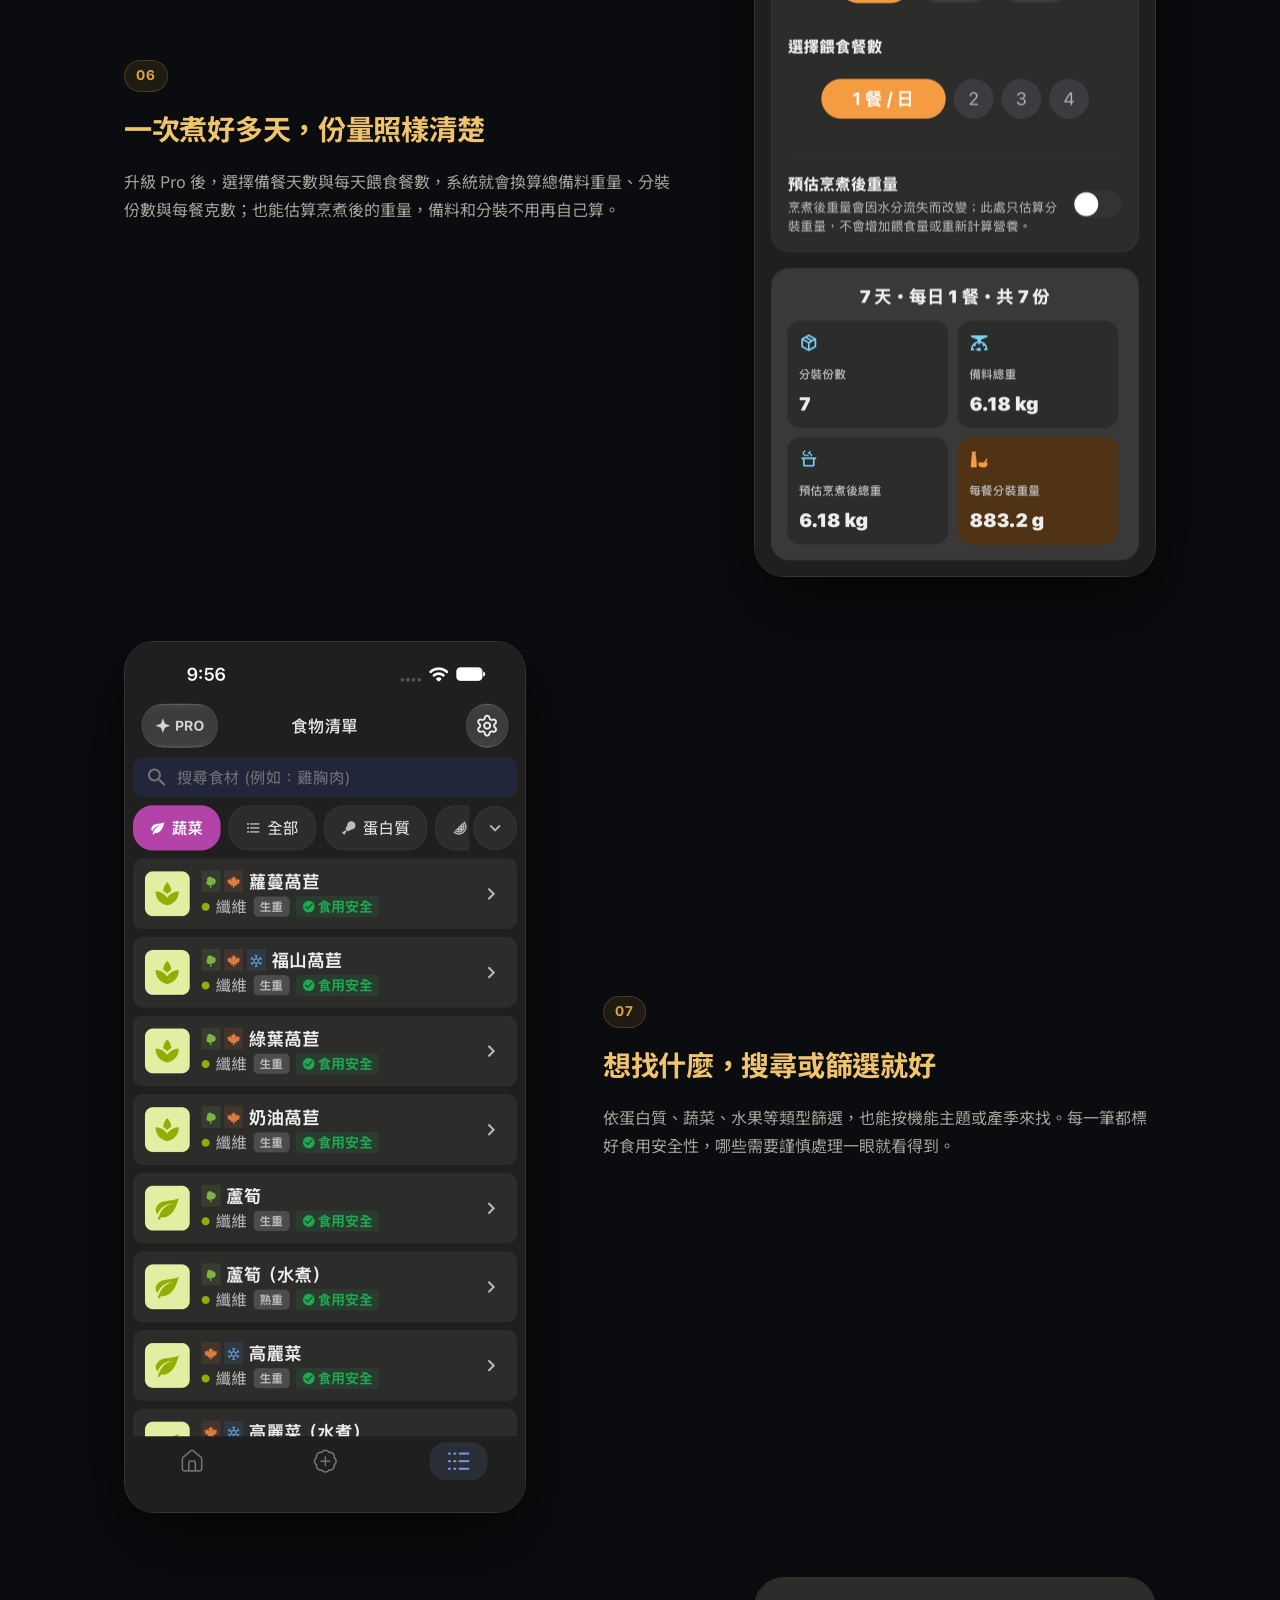
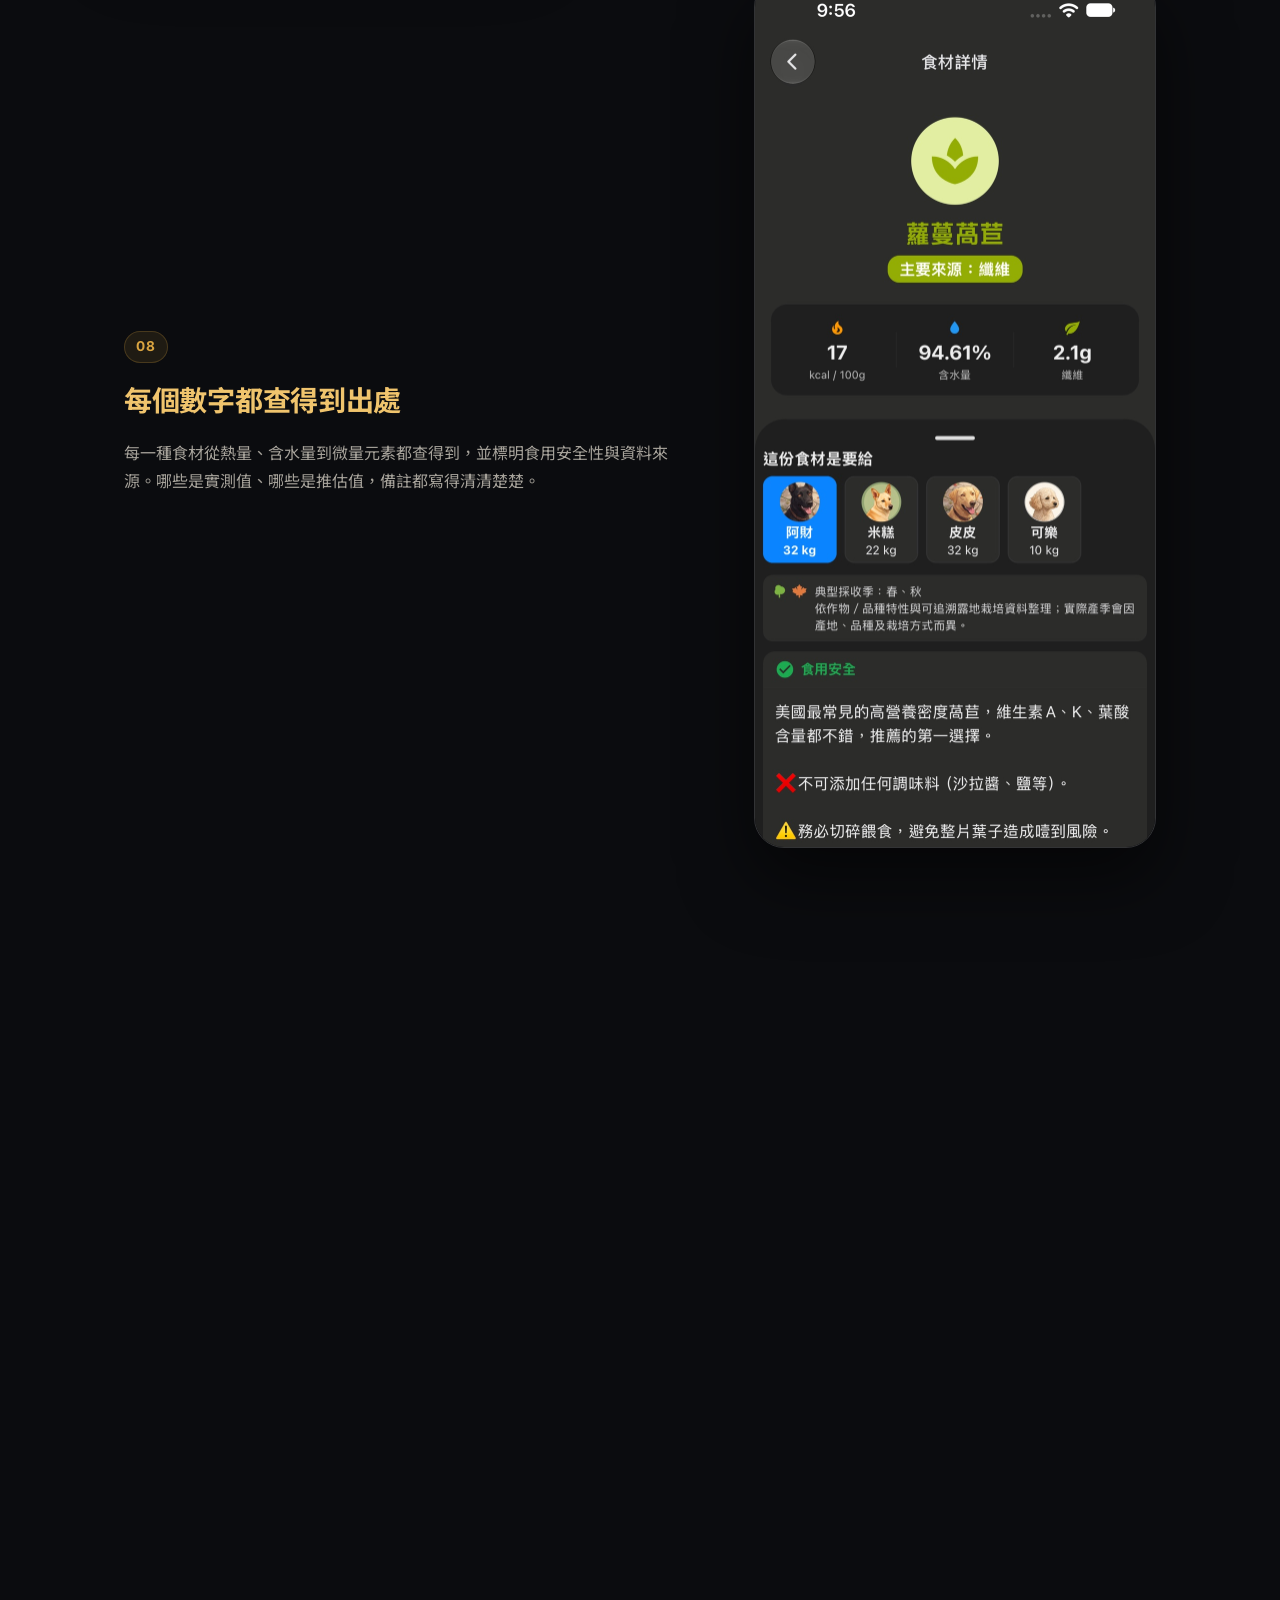
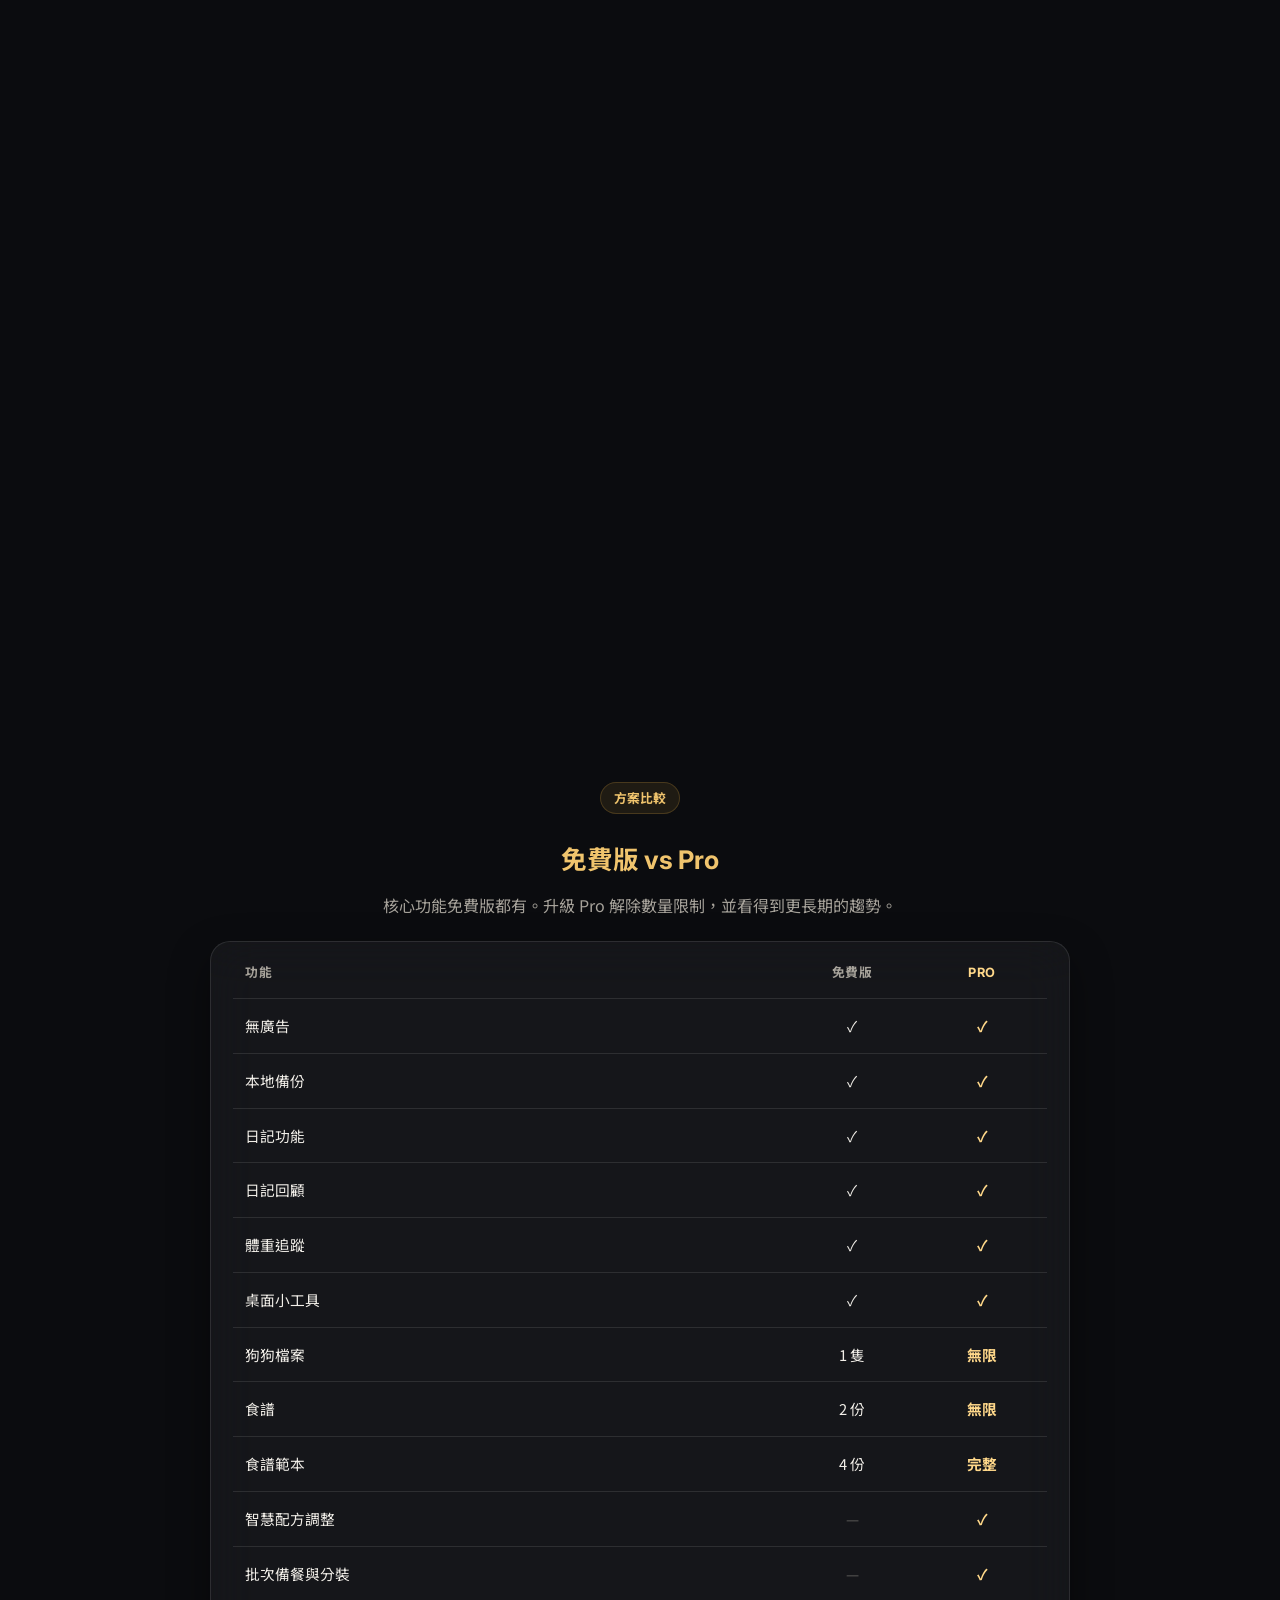
==== commit 59b55596: "Add files via upload" ====
--- a/index.html
+++ b/index.html
@@ -4,8 +4,8 @@
 <meta charset="UTF-8">
 <meta name="viewport" content="width=device-width, initial-scale=1.0">
 <meta name="theme-color" content="#0B0C0F">
-<title data-i18n="meta.title.index">PupNutrition — 為狗狗打造的鮮食營養夥伴</title>
-<meta name="description" data-i18n-content="meta.description.index" content="想給狗狗煮鮮食卻不知道怎麼配才夠？填好體重、年齡與活動量，PupNutrition 會計算每日熱量需求、分析 55 種營養素，並依現有標準檢查食譜。">
+<title data-i18n="meta.title.index">PawNouri — 為狗狗打造的鮮食營養夥伴</title>
+<meta name="description" data-i18n-content="meta.description.index" content="想給狗狗煮鮮食卻不知道怎麼配才夠？填好體重、年齡與活動量，PawNouri 會計算每日熱量需求、分析 55 種營養素，並依現有標準檢查食譜。">
 <link rel="icon" type="image/png" href="logo.png">
 <link rel="stylesheet" href="https://cdnjs.cloudflare.com/ajax/libs/font-awesome/6.5.2/css/all.min.css">
 <link rel="stylesheet" href="style.css">
@@ -14,7 +14,7 @@
 <canvas class="starfield" aria-hidden="true"></canvas>
 
 <header class="site-header">
-  <a class="brand" href="index.html"><img src="logo.png" alt="PupNutrition" class="brand-logo"> PupNutrition</a>
+  <a class="brand" href="index.html"><img src="logo.png" alt="PawNouri" class="brand-logo"> PawNouri</a>
   <div class="site-header-right">
     <nav class="site-nav">
       <a href="index.html" class="active" data-i18n="nav.home">首頁</a>
@@ -46,7 +46,7 @@
     </div>
 
     <figure class="hero-feature">
-      <img src="images/pupnutrition-feature-graphic-en.png" alt="PupNutrition 鮮食營養、飼料搭配與日誌功能主視覺" data-i18n-alt="alt.featureGraphic">
+      <img src="images/pawnouri-feature-graphic-en.png" alt="PawNouri 鮮食營養、飼料搭配與日誌功能主視覺" data-i18n-alt="alt.featureGraphic">
     </figure>
   </section>
 
@@ -63,7 +63,7 @@
         <p data-i18n="index.showcase.home.body">每日建議熱量、飲水量、體重趨勢與今天的日記，打開就在同一頁。家裡有幾隻就建幾隻，點頭像直接切換。</p>
       </div>
       <div class="showcase-frame">
-        <img src="images/shot-home.jpg" data-i18n-src data-src-zh="images/shot-home.jpg" data-src-en="images/en-us/shot-home.jpg" alt="PupNutrition 主頁畫面截圖" data-i18n-alt="alt.shot.home" loading="lazy">
+        <img src="images/shot-home.jpg" data-i18n-src data-src-zh="images/shot-home.jpg" data-src-en="images/en-us/shot-home.jpg" alt="PawNouri 主頁畫面截圖" data-i18n-alt="alt.shot.home" loading="lazy">
       </div>
     </div>
 
@@ -74,7 +74,7 @@
         <p data-i18n="index.showcase.templates.body">雞肉內臟糙米餐、雞魚南瓜白米餐、牛肉櫛瓜藜麥餐等入門配方，依 App 採用的 NRC 2006 成犬維持期營養目標試算。選好狗狗，系統會按牠的每日熱量需求自動換算食材克數；營養報表尚未透過所需補充品補齊前，不應視為完整主食。</p>
       </div>
       <div class="showcase-frame">
-        <img src="images/shot-templates.jpg" data-i18n-src data-src-zh="images/shot-templates.jpg" data-src-en="images/en-us/shot-templates.jpg" alt="PupNutrition 食譜範本畫面截圖" data-i18n-alt="alt.shot.templates" loading="lazy">
+        <img src="images/shot-templates.jpg" data-i18n-src data-src-zh="images/shot-templates.jpg" data-src-en="images/en-us/shot-templates.jpg" alt="PawNouri 食譜範本畫面截圖" data-i18n-alt="alt.shot.templates" loading="lazy">
       </div>
     </div>
 
@@ -85,7 +85,7 @@
         <p data-i18n="index.showcase.kibble.body">只吃鮮食、或鮮食搭配飼料都行。填入飼料的熱量密度與每日份量，系統會按它佔的熱量比例算進去，你只要補足剩下的部分。</p>
       </div>
       <div class="showcase-frame">
-        <img src="images/shot-kibble.jpg" data-i18n-src data-src-zh="images/shot-kibble.jpg" data-src-en="images/en-us/shot-kibble.jpg" alt="PupNutrition 新增飼料畫面截圖" data-i18n-alt="alt.shot.kibble" loading="lazy">
+        <img src="images/shot-kibble.jpg" data-i18n-src data-src-zh="images/shot-kibble.jpg" data-src-en="images/en-us/shot-kibble.jpg" alt="PawNouri 新增飼料畫面截圖" data-i18n-alt="alt.shot.kibble" loading="lazy">
       </div>
     </div>
   </section>
@@ -100,7 +100,7 @@
       </div>
       <div class="longshot-progress" aria-hidden="true"><span></span></div>
       <div class="longshot-frame">
-        <img src="images/shot-recipe-long.jpg" data-i18n-src data-src-zh="images/shot-recipe-long.jpg" data-src-en="images/en-us/shot-recipe-long.jpg" alt="PupNutrition 完整食譜與營養檢核報告畫面截圖" data-i18n-alt="alt.shot.recipe" loading="lazy">
+        <img src="images/shot-recipe-long.jpg" data-i18n-src data-src-zh="images/shot-recipe-long.jpg" data-src-en="images/en-us/shot-recipe-long.jpg" alt="PawNouri 完整食譜與營養檢核報告畫面截圖" data-i18n-alt="alt.shot.recipe" loading="lazy">
       </div>
     </div>
   </section>
@@ -113,7 +113,7 @@
         <p data-i18n="index.showcase.recipeSuggestions.body">Pro 專屬的智慧配方調整會依現有食材試算可改善的營養缺口，清楚列出建議增添的食材、份量與調整前後差異。確認後一鍵套用，再重新檢查整份食譜。</p>
       </div>
       <div class="showcase-frame">
-        <img src="images/shot-recipe-suggestions.jpg" data-i18n-src data-src-zh="images/shot-recipe-suggestions.jpg" data-src-en="images/en-us/shot-recipe-suggestions.jpg" alt="PupNutrition 智慧配方調整畫面截圖" data-i18n-alt="alt.shot.recipeSuggestions" loading="lazy">
+        <img src="images/shot-recipe-suggestions.jpg" data-i18n-src data-src-zh="images/shot-recipe-suggestions.jpg" data-src-en="images/en-us/shot-recipe-suggestions.jpg" alt="PawNouri 智慧配方調整畫面截圖" data-i18n-alt="alt.shot.recipeSuggestions" loading="lazy">
       </div>
     </div>
 
@@ -124,7 +124,7 @@
         <p data-i18n="index.showcase.batchPrep.body">升級 Pro 後，選擇備餐天數與每天餵食餐數，系統就會換算總備料重量、分裝份數與每餐克數；也能估算烹煮後的重量，備料和分裝不用再自己算。</p>
       </div>
       <div class="showcase-frame">
-        <img src="images/shot-batch-prep.jpg" data-i18n-src data-src-zh="images/shot-batch-prep.jpg" data-src-en="images/en-us/shot-batch-prep.jpg" alt="PupNutrition 批次備餐畫面截圖" data-i18n-alt="alt.shot.batchPrep" loading="lazy">
+        <img src="images/shot-batch-prep.jpg" data-i18n-src data-src-zh="images/shot-batch-prep.jpg" data-src-en="images/en-us/shot-batch-prep.jpg" alt="PawNouri 批次備餐畫面截圖" data-i18n-alt="alt.shot.batchPrep" loading="lazy">
       </div>
     </div>
 
@@ -135,7 +135,7 @@
         <p data-i18n="index.showcase.foodlist.body">依蛋白質、蔬菜、水果等類型篩選，也能按機能主題或產季來找。每一筆都標好食用安全性，哪些需要謹慎處理一眼就看得到。</p>
       </div>
       <div class="showcase-frame">
-        <img src="images/shot-foodlist.jpg" data-i18n-src data-src-zh="images/shot-foodlist.jpg" data-src-en="images/en-us/shot-foodlist.jpg" alt="PupNutrition 食物清單畫面截圖" data-i18n-alt="alt.shot.foodlist" loading="lazy">
+        <img src="images/shot-foodlist.jpg" data-i18n-src data-src-zh="images/shot-foodlist.jpg" data-src-en="images/en-us/shot-foodlist.jpg" alt="PawNouri 食物清單畫面截圖" data-i18n-alt="alt.shot.foodlist" loading="lazy">
       </div>
     </div>
 
@@ -146,7 +146,7 @@
         <p data-i18n="index.showcase.ingredient.body">每一種食材從熱量、含水量到微量元素都查得到，並標明食用安全性與資料來源。哪些是實測值、哪些是推估值，備註都寫得清清楚楚。</p>
       </div>
       <div class="showcase-frame">
-        <img src="images/shot-ingredient.jpg" data-i18n-src data-src-zh="images/shot-ingredient.jpg" data-src-en="images/en-us/shot-ingredient.jpg" alt="PupNutrition 食材詳情畫面截圖" data-i18n-alt="alt.shot.ingredient" loading="lazy">
+        <img src="images/shot-ingredient.jpg" data-i18n-src data-src-zh="images/shot-ingredient.jpg" data-src-en="images/en-us/shot-ingredient.jpg" alt="PawNouri 食材詳情畫面截圖" data-i18n-alt="alt.shot.ingredient" loading="lazy">
       </div>
     </div>
 
@@ -157,7 +157,7 @@
         <p data-i18n="index.showcase.log.body">吃了哪一餐、食慾好不好、便便幾分、精神如何，大多是點選就好，不用打字。體重想記再記，不會逼你天天量。</p>
       </div>
       <div class="showcase-frame">
-        <img src="images/shot-log.jpg" data-i18n-src data-src-zh="images/shot-log.jpg" data-src-en="images/en-us/shot-log.jpg" alt="PupNutrition 日記畫面截圖" data-i18n-alt="alt.shot.log" loading="lazy">
+        <img src="images/shot-log.jpg" data-i18n-src data-src-zh="images/shot-log.jpg" data-src-en="images/en-us/shot-log.jpg" alt="PawNouri 日記畫面截圖" data-i18n-alt="alt.shot.log" loading="lazy">
       </div>
     </div>
 
@@ -168,7 +168,7 @@
         <p data-i18n="index.showcase.diaryReview.body">用日期與類型快速翻找過去的日常筆記和餵食紀錄，每一天的餐點、食慾與觀察都整理在一起，想回顧某段時間不必逐頁搜尋。</p>
       </div>
       <div class="showcase-frame">
-        <img src="images/shot-diary-review.jpg" data-i18n-src data-src-zh="images/shot-diary-review.jpg" data-src-en="images/en-us/shot-diary-review.jpg" alt="PupNutrition 日記回顧畫面截圖" data-i18n-alt="alt.shot.diaryReview" loading="lazy">
+        <img src="images/shot-diary-review.jpg" data-i18n-src data-src-zh="images/shot-diary-review.jpg" data-src-en="images/en-us/shot-diary-review.jpg" alt="PawNouri 日記回顧畫面截圖" data-i18n-alt="alt.shot.diaryReview" loading="lazy">
       </div>
     </div>
 
@@ -179,7 +179,7 @@
         <p data-i18n="index.showcase.report.body">餵食次數、便便評分與體重曲線會自動整理成報告。App 會標出持續偏軟、偏硬或拒食等已記錄的變化，並讓你回看相關日期，而不只是丟一張圖表給你。</p>
       </div>
       <div class="showcase-frame">
-        <img src="images/shot-report.jpg" data-i18n-src data-src-zh="images/shot-report.jpg" data-src-en="images/en-us/shot-report.jpg" alt="PupNutrition 日誌報告畫面截圖" data-i18n-alt="alt.shot.report" loading="lazy">
+        <img src="images/shot-report.jpg" data-i18n-src data-src-zh="images/shot-report.jpg" data-src-en="images/en-us/shot-report.jpg" alt="PawNouri 日誌報告畫面截圖" data-i18n-alt="alt.shot.report" loading="lazy">
       </div>
     </div>
 
@@ -190,7 +190,18 @@
         <p data-i18n="index.showcase.smartInsights.body">智慧觀察會整理一段時間內的精神、嘔吐、排尿與便便變化，標出需要優先留意的項目和相關日期，讓你更容易掌握狀況並與獸醫討論。</p>
       </div>
       <div class="showcase-frame">
-        <img src="images/shot-smart-insights.jpg" data-i18n-src data-src-zh="images/shot-smart-insights.jpg" data-src-en="images/en-us/shot-smart-insights.jpg" alt="PupNutrition 日誌報告智慧觀察畫面截圖" data-i18n-alt="alt.shot.smartInsights" loading="lazy">
+        <img src="images/shot-smart-insights.jpg" data-i18n-src data-src-zh="images/shot-smart-insights.jpg" data-src-en="images/en-us/shot-smart-insights.jpg" alt="PawNouri 日誌報告智慧觀察畫面截圖" data-i18n-alt="alt.shot.smartInsights" loading="lazy">
+      </div>
+    </div>
+
+    <div class="showcase-item showcase-item--reverse reveal">
+      <div class="showcase-text">
+        <span class="showcase-num">13</span>
+        <h2 data-i18n="index.showcase.widgets.title">點一下小工具，直達狗狗今日日記</h2>
+        <p data-i18n="index.showcase.widgets.body">在手機主畫面點選小工具中的狗狗，就能直接進入牠的今日日記，記錄餐點與日常觀察。今天吃了幾餐、幾次點心、餵食時間和最新日記摘要，也能在小工具上一眼看清楚。</p>
+      </div>
+      <div class="showcase-frame">
+        <img src="images/shot-widgets.jpg" data-i18n-src data-src-zh="images/shot-widgets.jpg" data-src-en="images/en-us/shot-widgets.jpg" alt="PawNouri 主畫面小工具截圖" data-i18n-alt="alt.shot.widgets" loading="lazy">
       </div>
     </div>
   </section>
@@ -291,18 +302,18 @@
   </div>
 
   <div class="about-section">
-    <h2 data-i18n="index.about.title">關於 PupNutrition</h2>
-    <p data-i18n="index.about.body1">自製鮮食最難的不是煮，是不確定有沒有煮對。PupNutrition 把這件事變得看得見：食材主要數據取自美國 USDA、台灣食藥署、日本文部科學省等多國官方成分表，缺漏營養素再以精確匹配的其他官方資料補充；每日需求量依 NRC 犬貓營養標準計算，每份食譜都會列出哪些營養素達標、哪些不足、哪些超過安全上限。</p>
+    <h2 data-i18n="index.about.title">關於 PawNouri</h2>
+    <p data-i18n="index.about.body1">自製鮮食最難的不是煮，是不確定有沒有煮對。PawNouri 把這件事變得看得見：食材主要數據取自美國 USDA、台灣食藥署、日本文部科學省等多國官方成分表，缺漏營養素再以精確匹配的其他官方資料補充；每日需求量依 NRC 犬貓營養標準計算，每份食譜都會列出哪些營養素達標、哪些不足、哪些超過安全上限。</p>
     <p data-i18n="index.about.body15">App 提供 iOS 與 Android 版本。它幫你把數字算清楚，但不能取代獸醫；狗狗有特殊健康狀況時，請先諮詢專業意見。</p>
     <p data-i18n-html="index.about.body2.html">需要協助或有任何建議，歡迎前往<a href="support.html">支援頁面</a>與我們聯絡。</p>
   </div>
 </main>
 
 <footer>
-  <img src="logo.png" alt="PupNutrition" class="footer-logo">
-  <p class="footer-brand">PupNutrition</p>
+  <img src="logo.png" alt="PawNouri" class="footer-logo">
+  <p class="footer-brand">PawNouri</p>
   <p data-i18n="footer.disclaimer.generic">本網站內容如中英文版本有歧義，概以中文版本為準。</p>
-  <p>&copy; 2026 PupNutrition. All rights reserved.</p>
+  <p>&copy; 2026 PawNouri. All rights reserved.</p>
 </footer>
 
 <script src="js/starfield.js"></script>
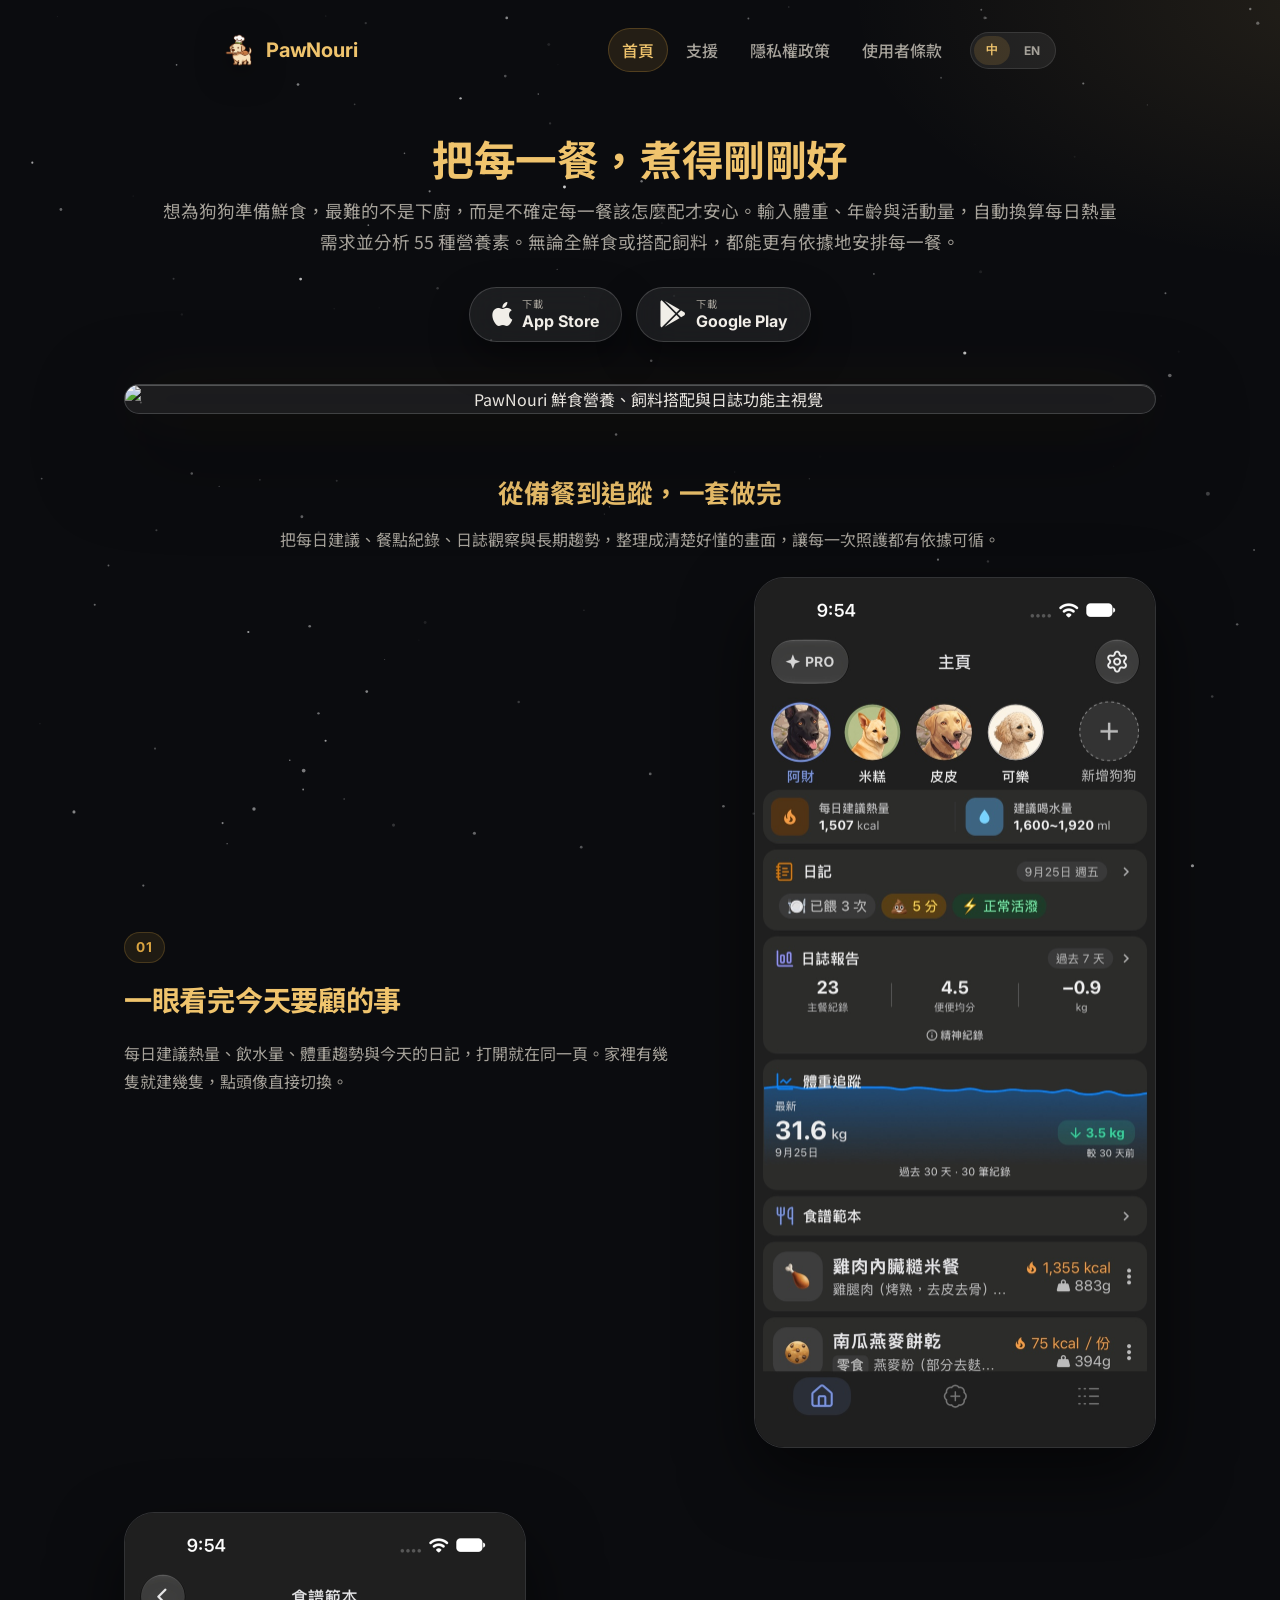
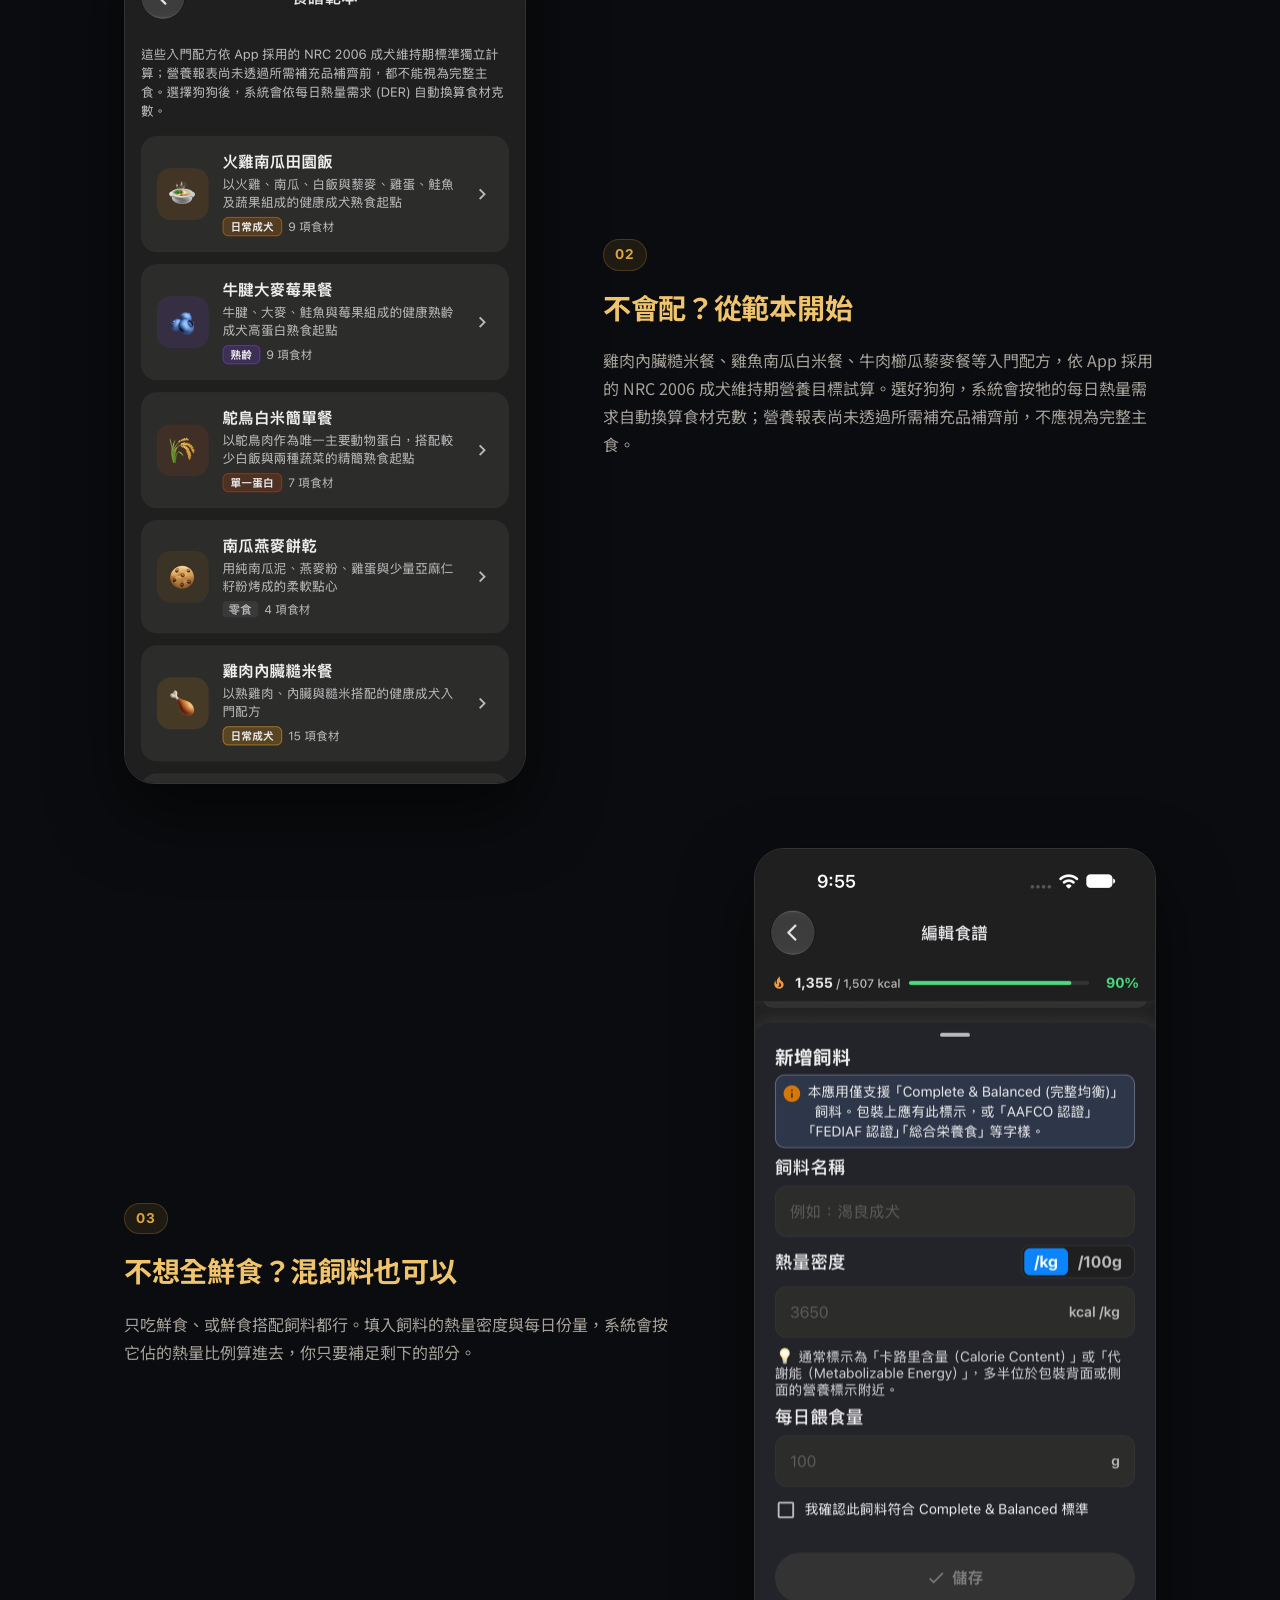
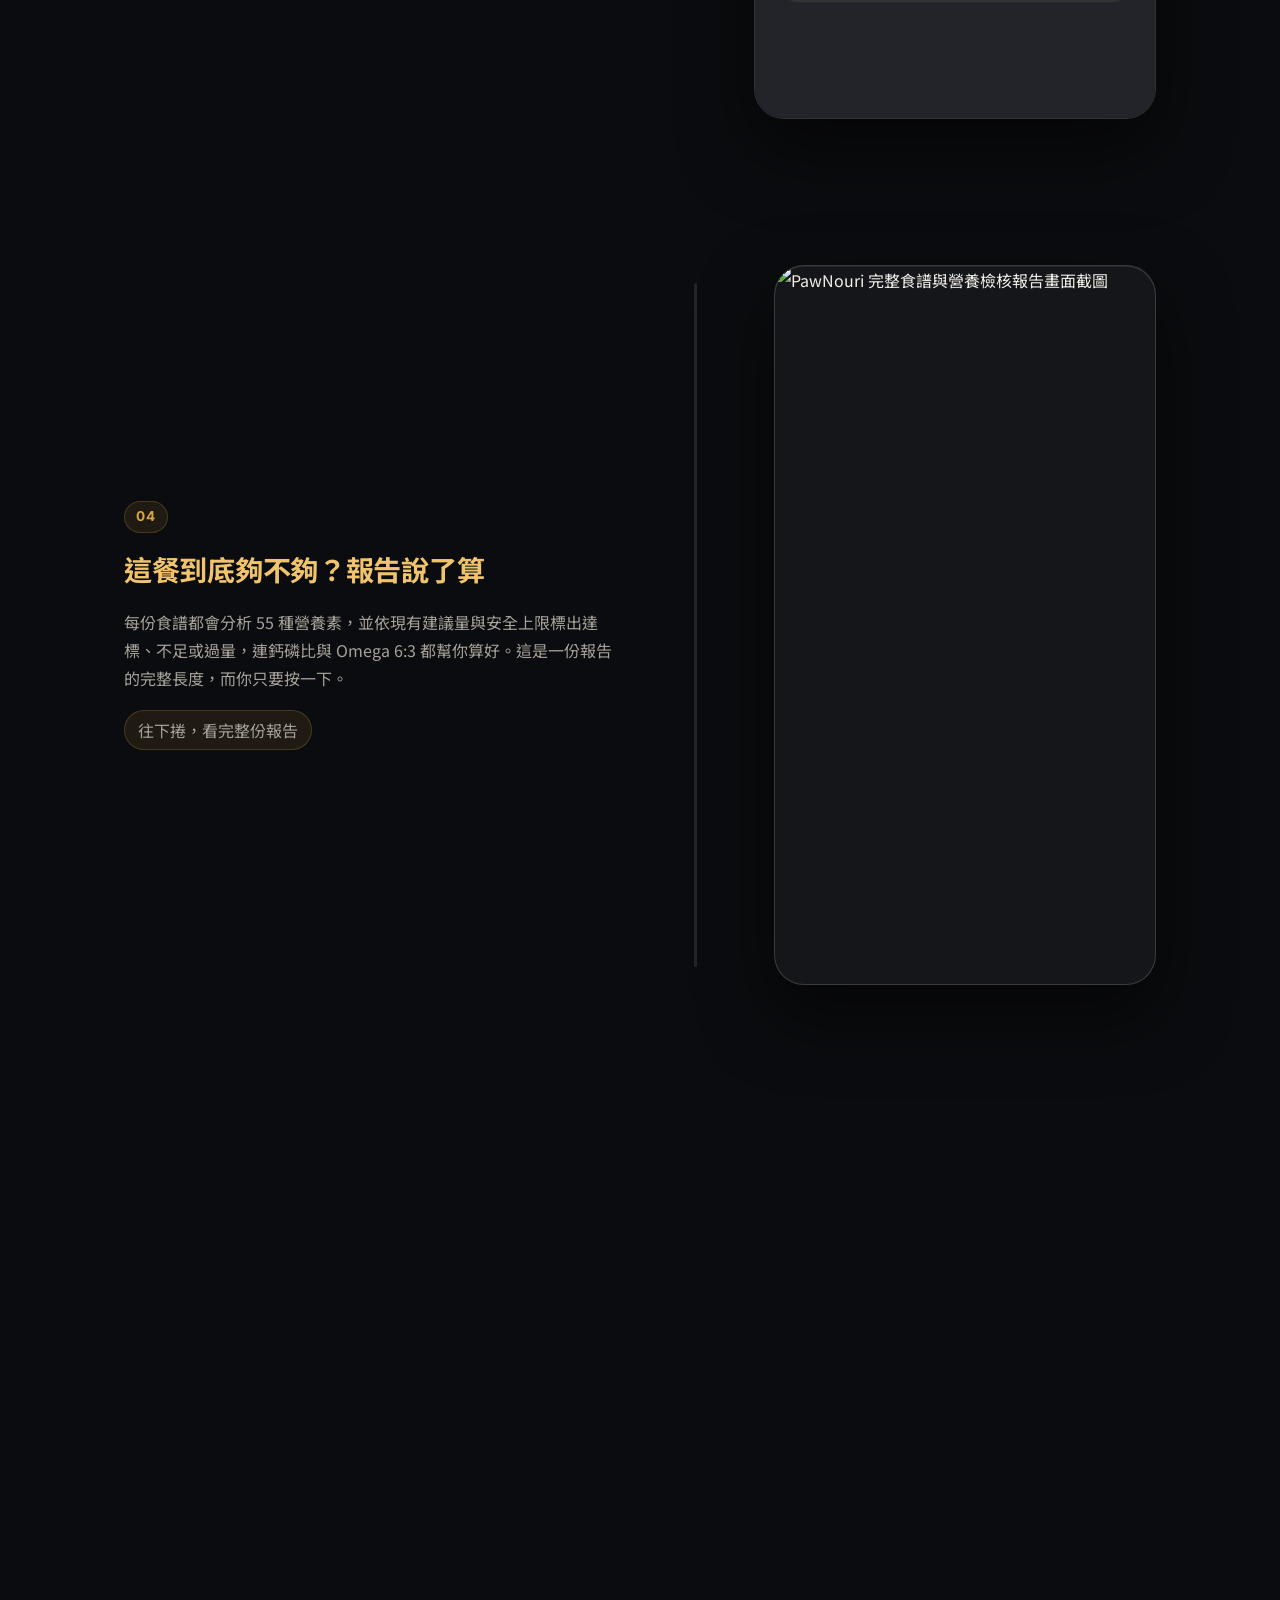
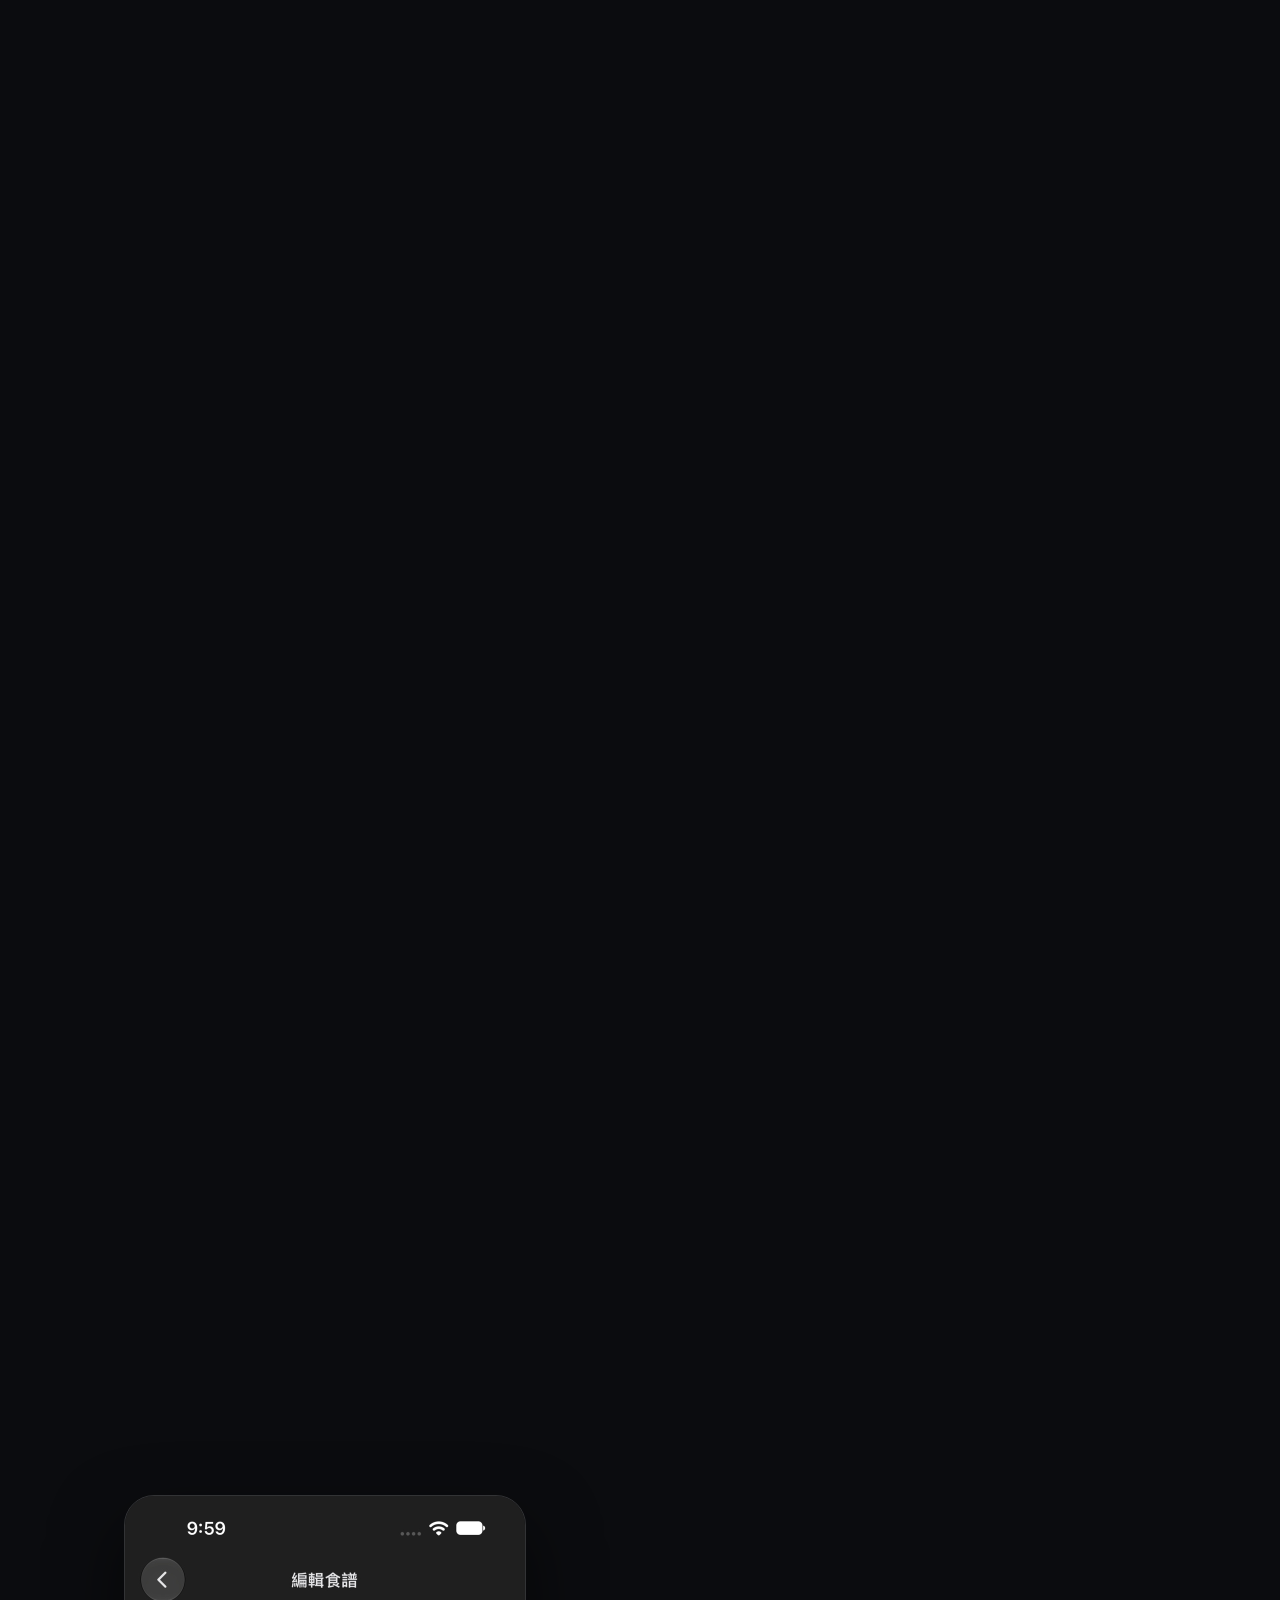
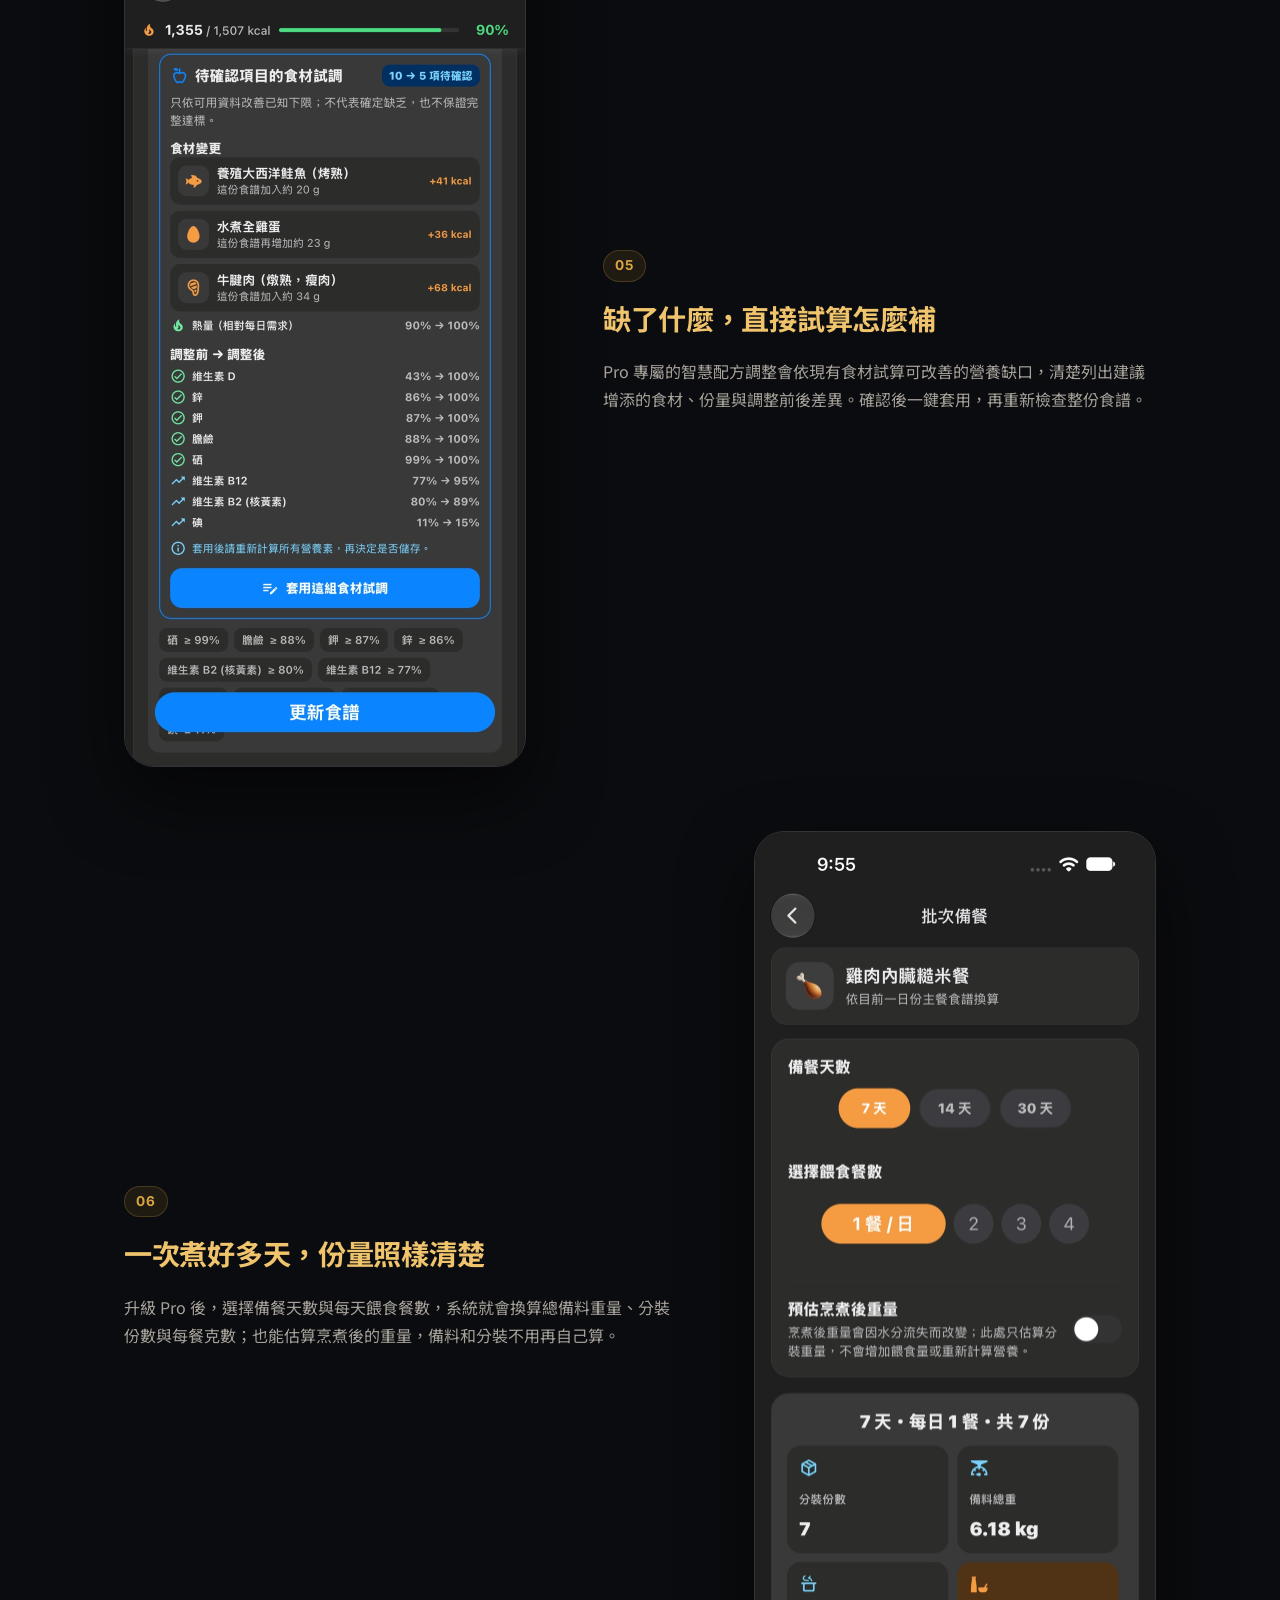
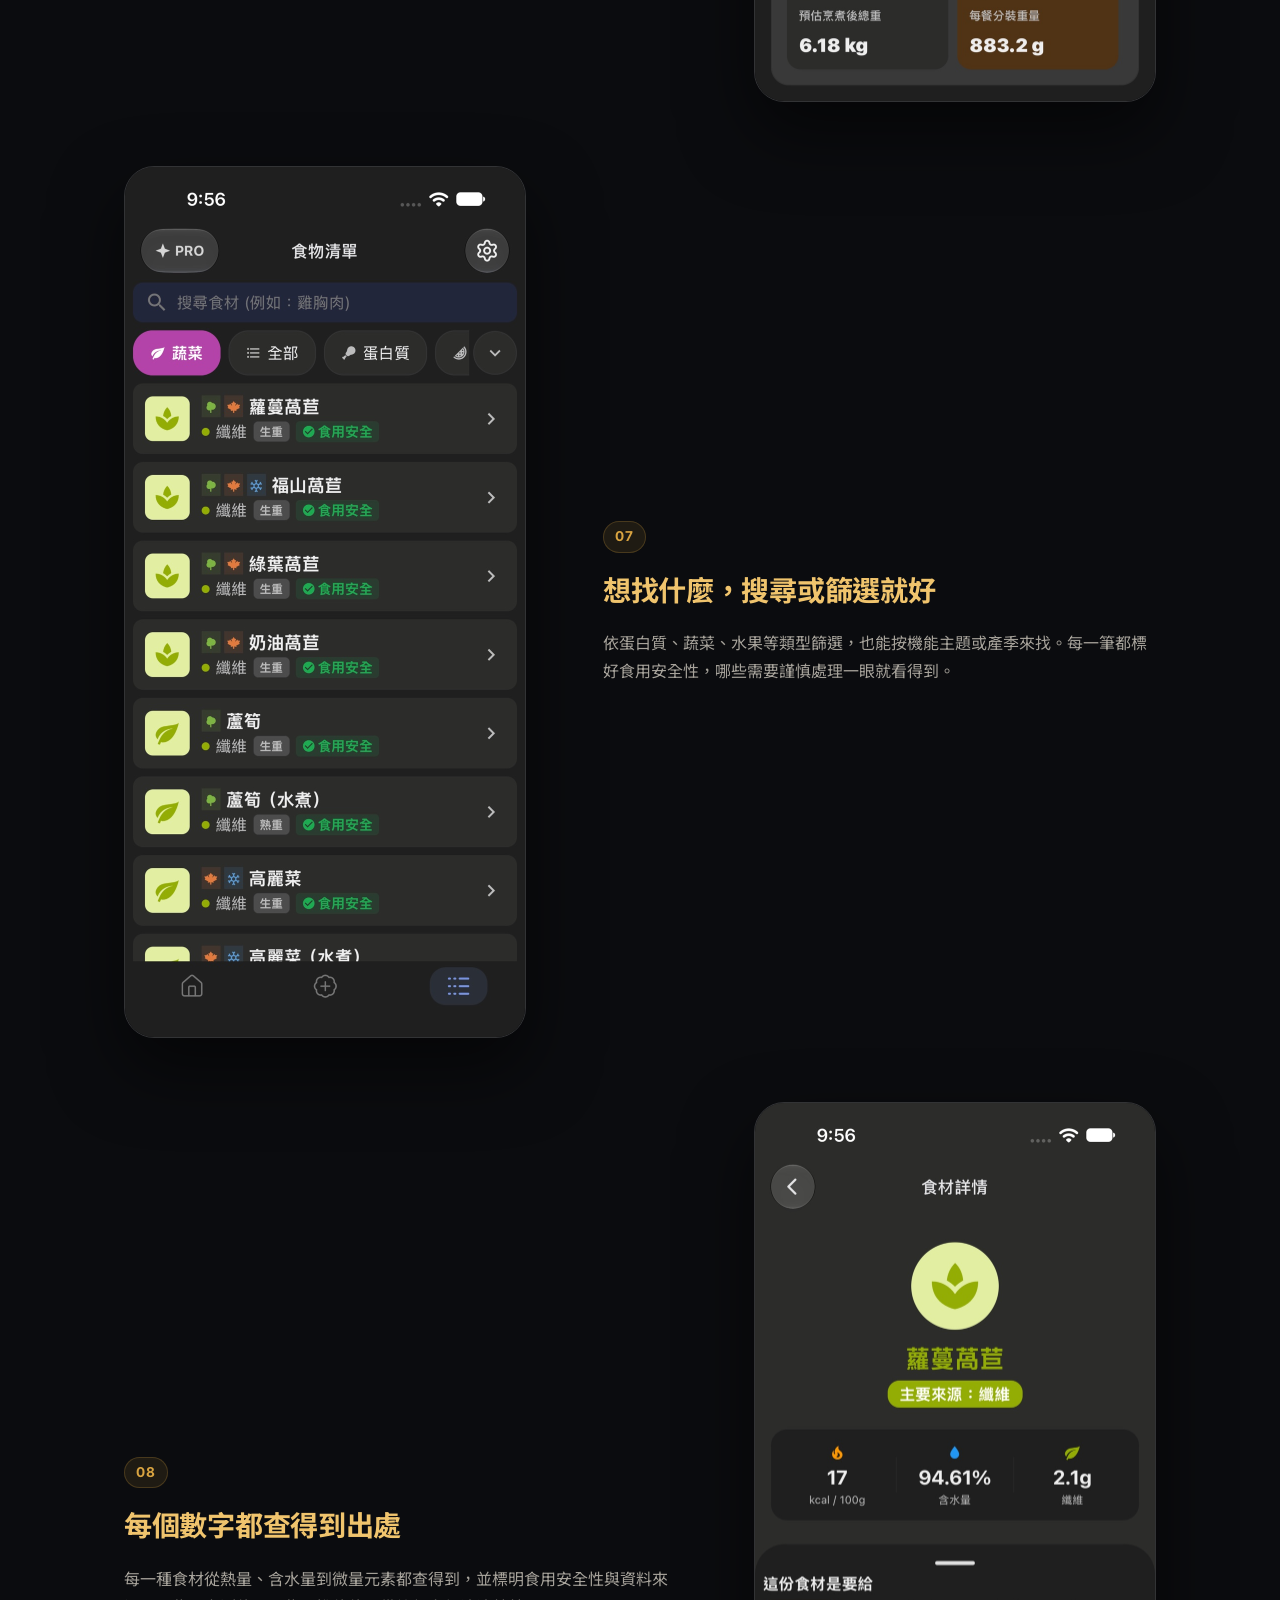
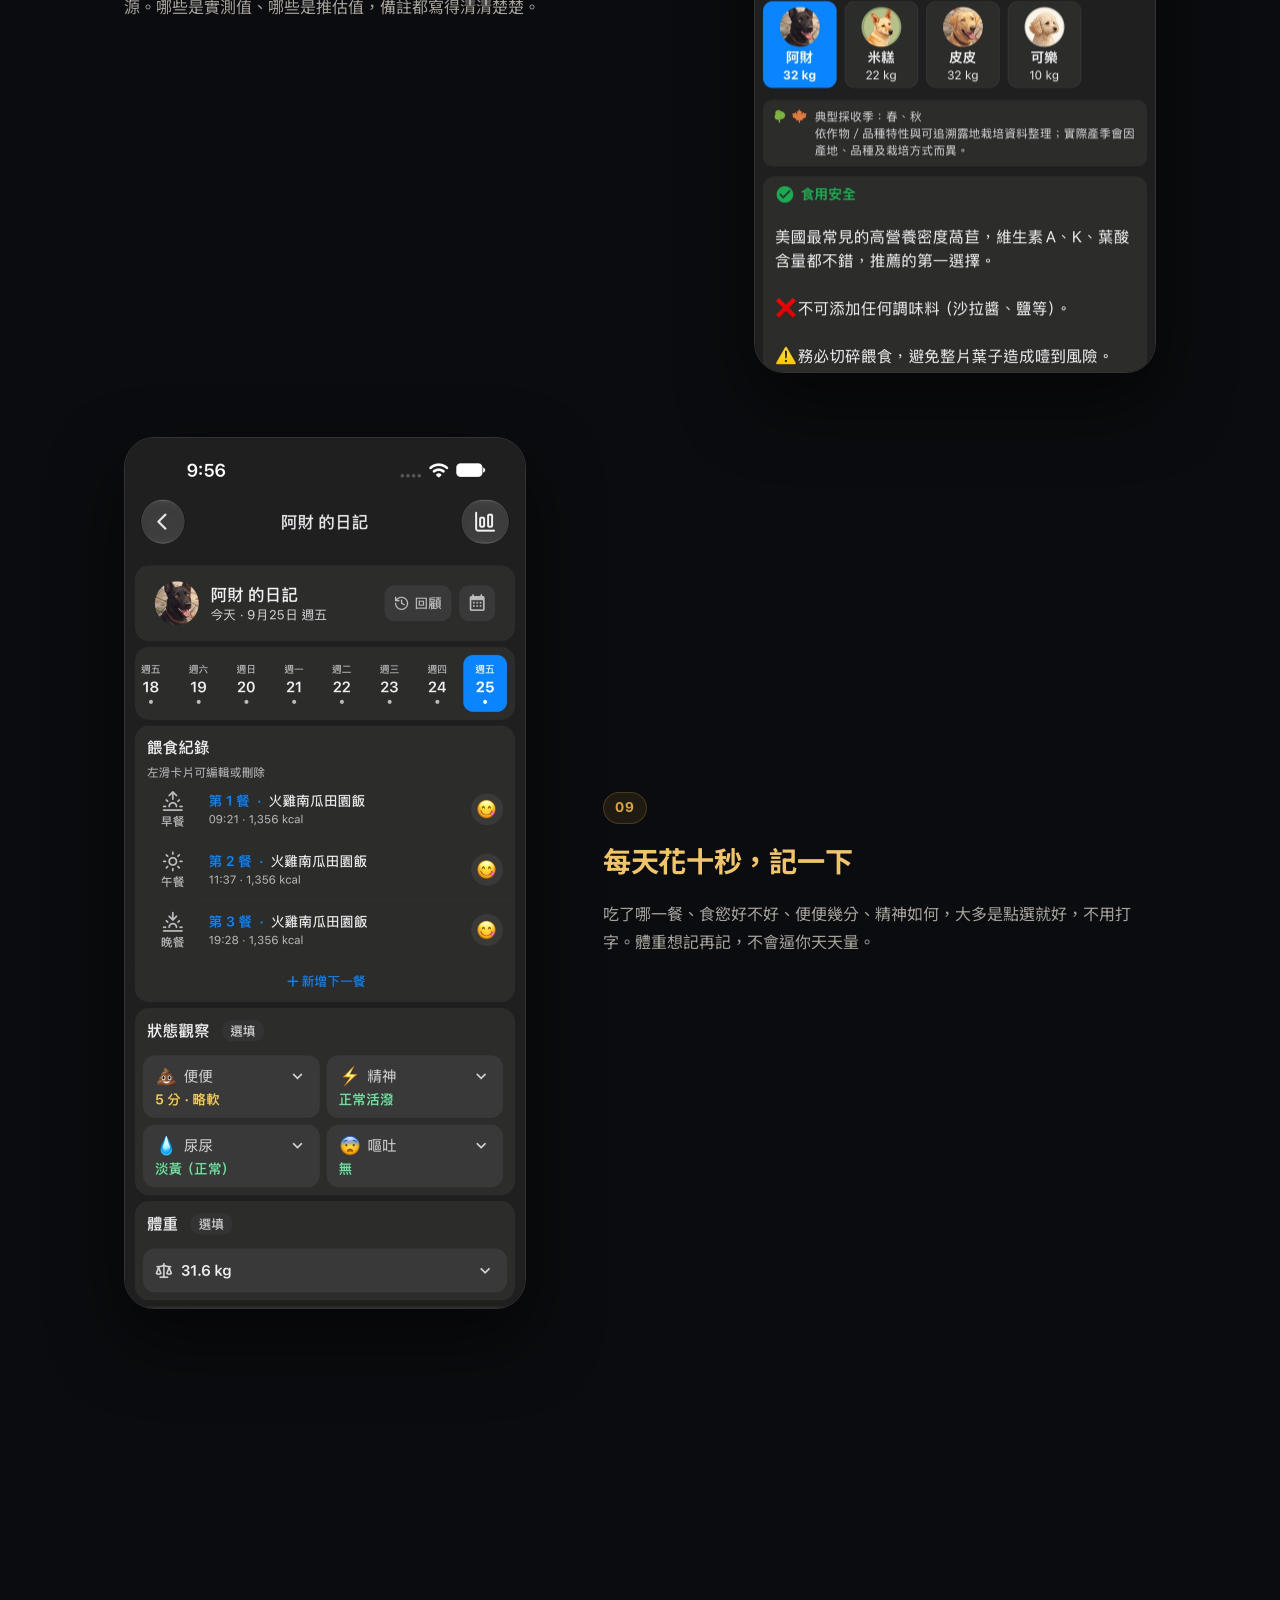
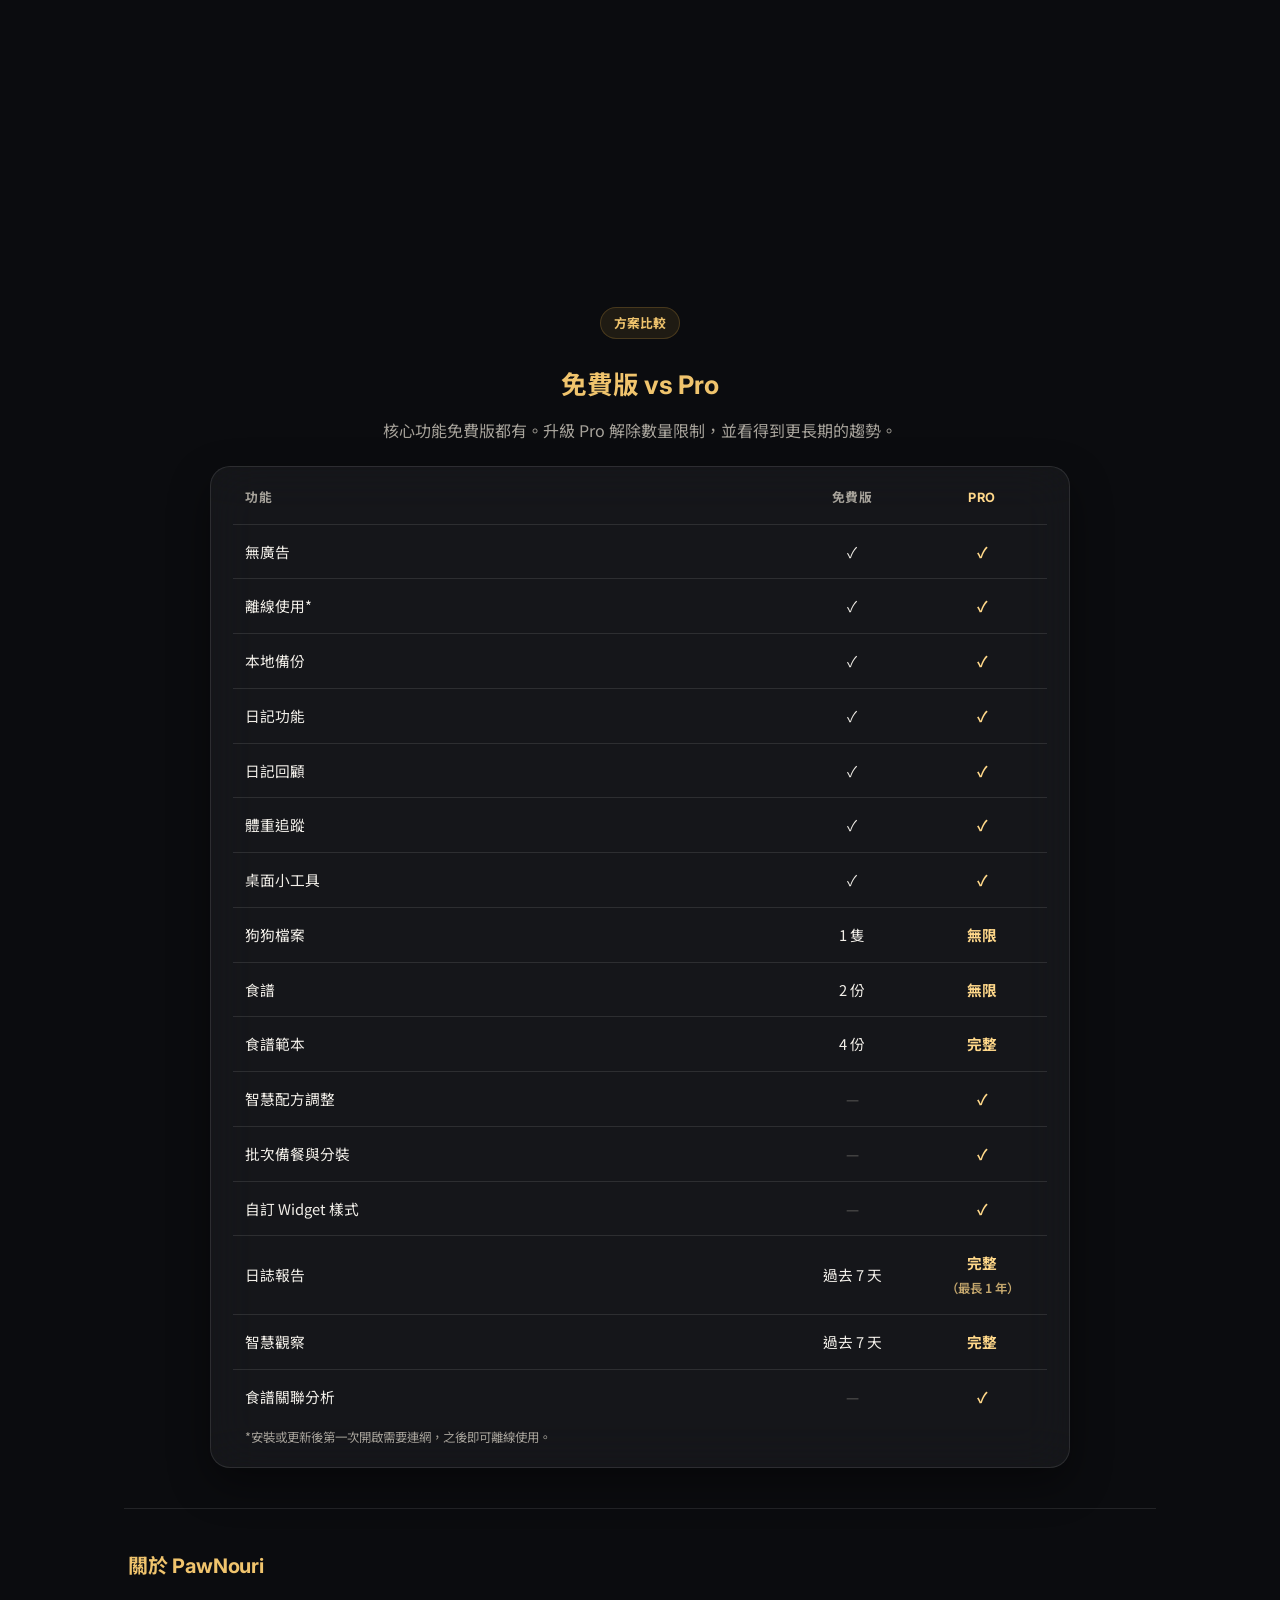
==== commit c59b6b9e: "Add files via upload" ====
--- a/index.html
+++ b/index.html
@@ -46,7 +46,7 @@
     </div>
 
     <figure class="hero-feature">
-      <img src="images/pawnouri-feature-graphic-en.png" alt="PawNouri 鮮食營養、飼料搭配與日誌功能主視覺" data-i18n-alt="alt.featureGraphic">
+      <img src="images/pawnouri-feature-graphic-en.webp" alt="PawNouri 鮮食營養、飼料搭配與日誌功能主視覺" data-i18n-alt="alt.featureGraphic">
     </figure>
   </section>
 
@@ -71,7 +71,7 @@
       <div class="showcase-text">
         <span class="showcase-num">02</span>
         <h2 data-i18n="index.showcase.templates.title">不會配？從範本開始</h2>
-        <p data-i18n="index.showcase.templates.body">雞肉內臟糙米餐、雞魚南瓜白米餐、牛肉櫛瓜藜麥餐等入門配方，依 App 採用的 NRC 2006 成犬維持期營養目標試算。選好狗狗，系統會按牠的每日熱量需求自動換算食材克數；營養報表尚未透過所需補充品補齊前，不應視為完整主食。</p>
+        <p data-i18n="index.showcase.templates.body">雞肉內臟糙米餐、雞魚南瓜白米餐、牛肉地瓜藜麥餐等入門配方，依 App 採用的 NRC 2006 成犬維持期營養目標試算。選好狗狗，系統會按牠的每日熱量需求自動換算食材克數；營養報表尚未透過所需補充品補齊前，不應視為完整主食。</p>
       </div>
       <div class="showcase-frame">
         <img src="images/shot-templates.jpg" data-i18n-src data-src-zh="images/shot-templates.jpg" data-src-en="images/en-us/shot-templates.jpg" alt="PawNouri 食譜範本畫面截圖" data-i18n-alt="alt.shot.templates" loading="lazy">
@@ -100,7 +100,11 @@
       </div>
       <div class="longshot-progress" aria-hidden="true"><span></span></div>
       <div class="longshot-frame">
-        <img src="images/shot-recipe-long.jpg" data-i18n-src data-src-zh="images/shot-recipe-long.jpg" data-src-en="images/en-us/shot-recipe-long.jpg" alt="PawNouri 完整食譜與營養檢核報告畫面截圖" data-i18n-alt="alt.shot.recipe" loading="lazy">
+        <!-- 長截圖超過 WebP 單張 16383px 高度上限，切成上下兩段疊放 -->
+        <div class="longshot-stack">
+          <img src="images/shot-recipe-long-1.webp" data-i18n-src data-src-zh="images/shot-recipe-long-1.webp" data-src-en="images/en-us/shot-recipe-long-1.webp" alt="PawNouri 完整食譜與營養檢核報告畫面截圖" data-i18n-alt="alt.shot.recipe" loading="lazy">
+          <img src="images/shot-recipe-long-2.webp" data-i18n-src data-src-zh="images/shot-recipe-long-2.webp" data-src-en="images/en-us/shot-recipe-long-2.webp" alt="" aria-hidden="true" loading="lazy">
+        </div>
       </div>
     </div>
   </section>
@@ -228,6 +232,11 @@
           <td>✓</td>
         </tr>
         <tr>
+          <td data-i18n="compare.row.offline">離線使用*</td>
+          <td>✓</td>
+          <td>✓</td>
+        </tr>
+        <tr>
           <td data-i18n="compare.row.backup">本地備份</td>
           <td>✓</td>
           <td>✓</td>
@@ -299,6 +308,7 @@
         </tr>
       </tbody>
     </table>
+    <p class="compare-footnote" data-i18n="compare.offlineNote">*安裝或更新後第一次開啟需要連網，之後即可離線使用。</p>
   </div>
 
   <div class="about-section">
@@ -343,16 +353,17 @@
     var section = document.getElementById('longshot');
     if (!section) return;
     var frame = section.querySelector('.longshot-frame');
-    var img = frame && frame.querySelector('img');
+    var stack = frame && frame.querySelector('.longshot-stack');
+    var imgs = stack ? stack.querySelectorAll('img') : [];
     var bar = section.querySelector('.longshot-progress span');
-    if (!img) return;
+    if (!stack) return;
     if (window.matchMedia && window.matchMedia('(prefers-reduced-motion: reduce)').matches) return;
 
     var maxShift = 0, ticking = false;
 
     function measure() {
       // 圖片實際渲染高度扣掉視窗高度，就是可以捲動的距離
-      maxShift = Math.max(0, img.offsetHeight - frame.clientHeight);
+      maxShift = Math.max(0, stack.offsetHeight - frame.clientHeight);
     }
 
     function update() {
@@ -361,7 +372,7 @@
       var runway = section.offsetHeight - window.innerHeight;
       if (runway <= 0) return;
       var progress = Math.min(1, Math.max(0, -rect.top / runway));
-      img.style.transform = 'translateY(' + (-progress * maxShift).toFixed(1) + 'px)';
+      stack.style.transform = 'translateY(' + (-progress * maxShift).toFixed(1) + 'px)';
       if (bar) bar.style.height = (progress * 100).toFixed(1) + '%';
     }
 
@@ -371,9 +382,11 @@
 
     function init() { measure(); update(); }
 
-    // 語言切換會換掉長截圖，因此每次新圖片載入後都要重新量測。
-    img.addEventListener('load', init);
-    if (img.complete) init();
+    // 語言切換會換掉長截圖，且上下兩段各自載入，因此每張圖載入後都要重新量測。
+    for (var i = 0; i < imgs.length; i++) {
+      imgs[i].addEventListener('load', init);
+      if (imgs[i].complete) init();
+    }
     window.addEventListener('scroll', onScroll, { passive: true });
     window.addEventListener('resize', function () { measure(); update(); });
   })();
--- a/style.css
+++ b/style.css
@@ -308,11 +308,11 @@
   box-shadow: var(--shadow-card);
   background: var(--paper);
 }
+.longshot-stack { will-change: transform; }
 .longshot-frame img {
   display: block;
   width: 100%;
   height: auto;
-  will-change: transform;
 }
 /* 進度條 */
 .longshot-progress {
@@ -340,7 +340,7 @@
   .longshot { height: auto; }
   .longshot-inner { position: static; height: auto; padding: 40px 0; }
   .longshot-frame { overflow-y: auto; }
-  .longshot-frame img { transform: none !important; }
+  .longshot-stack { transform: none !important; }
   .longshot-progress { display: none; }
 }
 
@@ -420,6 +420,11 @@
   opacity: 0.75;
   margin-top: 2px;
 }
+.compare-footnote {
+  margin: 4px 12px 12px;
+  font-size: 0.78rem;
+  color: var(--ink-soft);
+}
 
 .contact-box {
   background: rgba(240, 196, 109, 0.08);
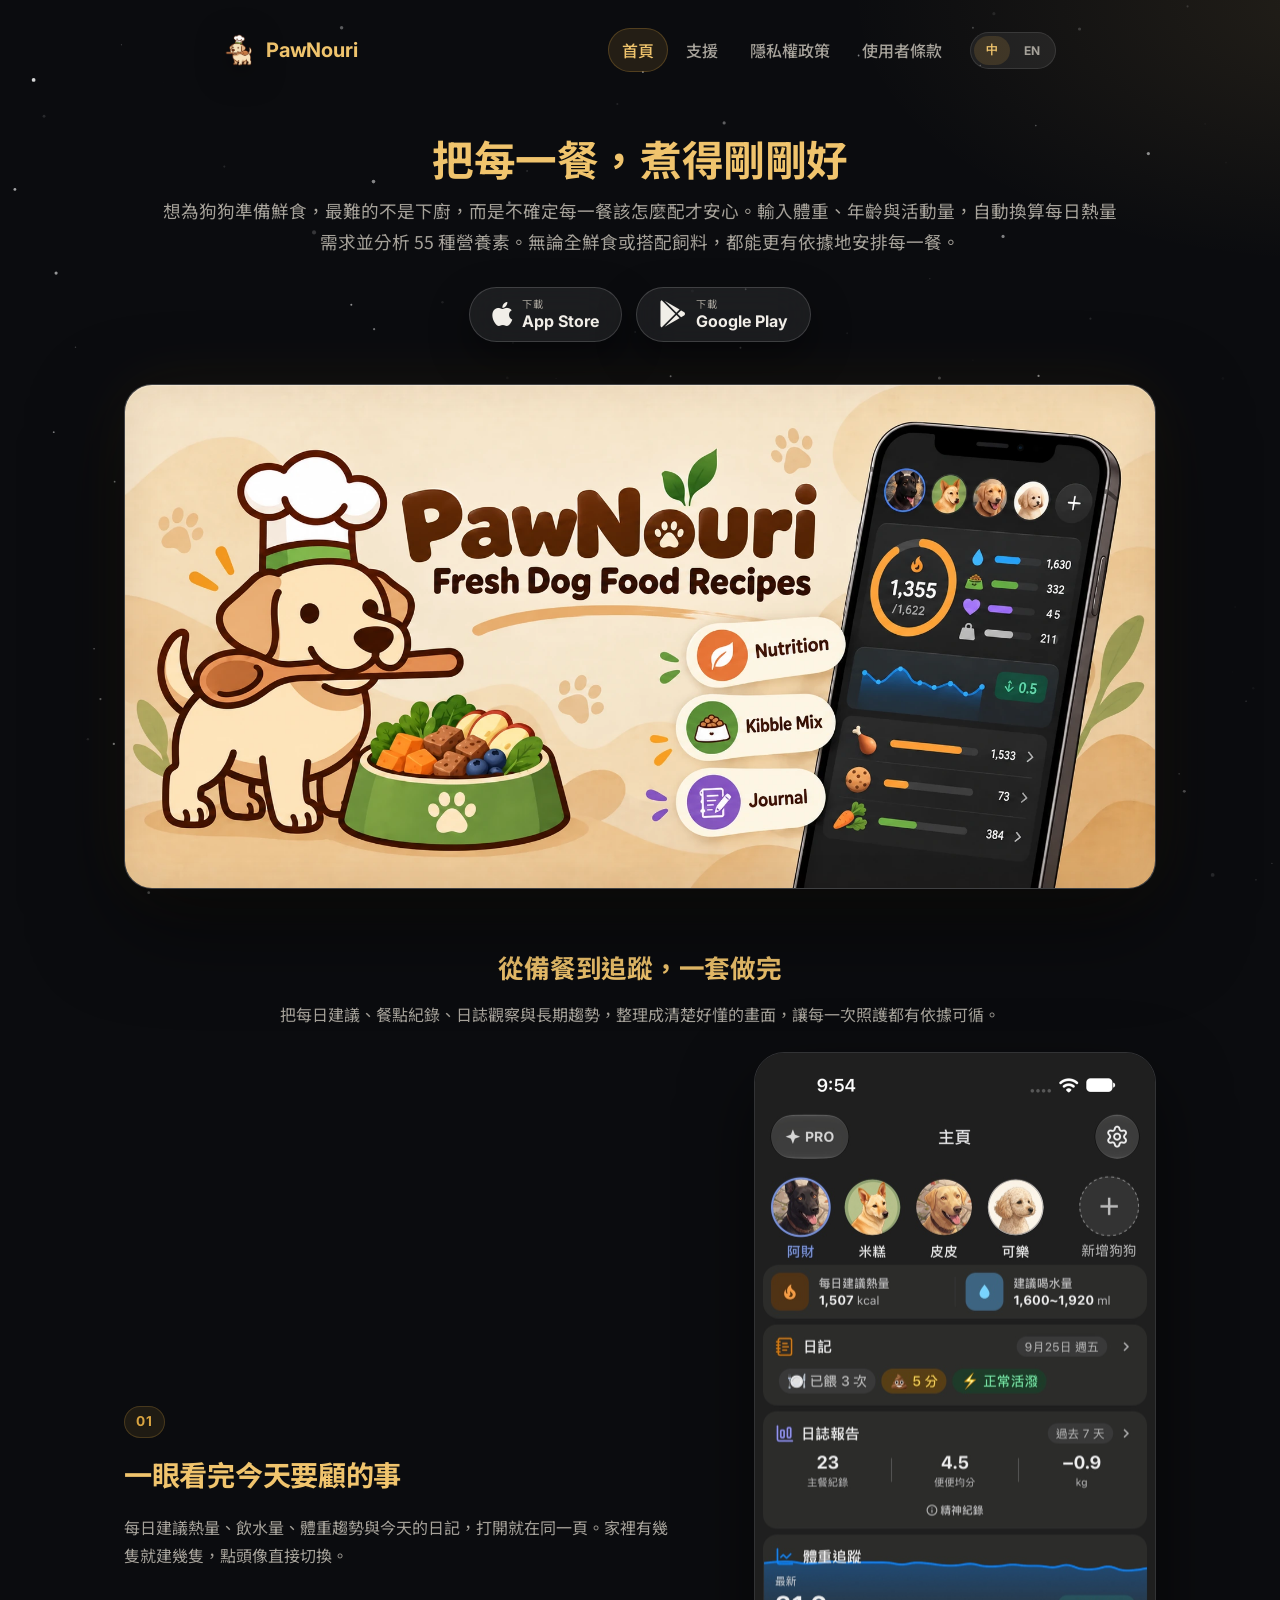
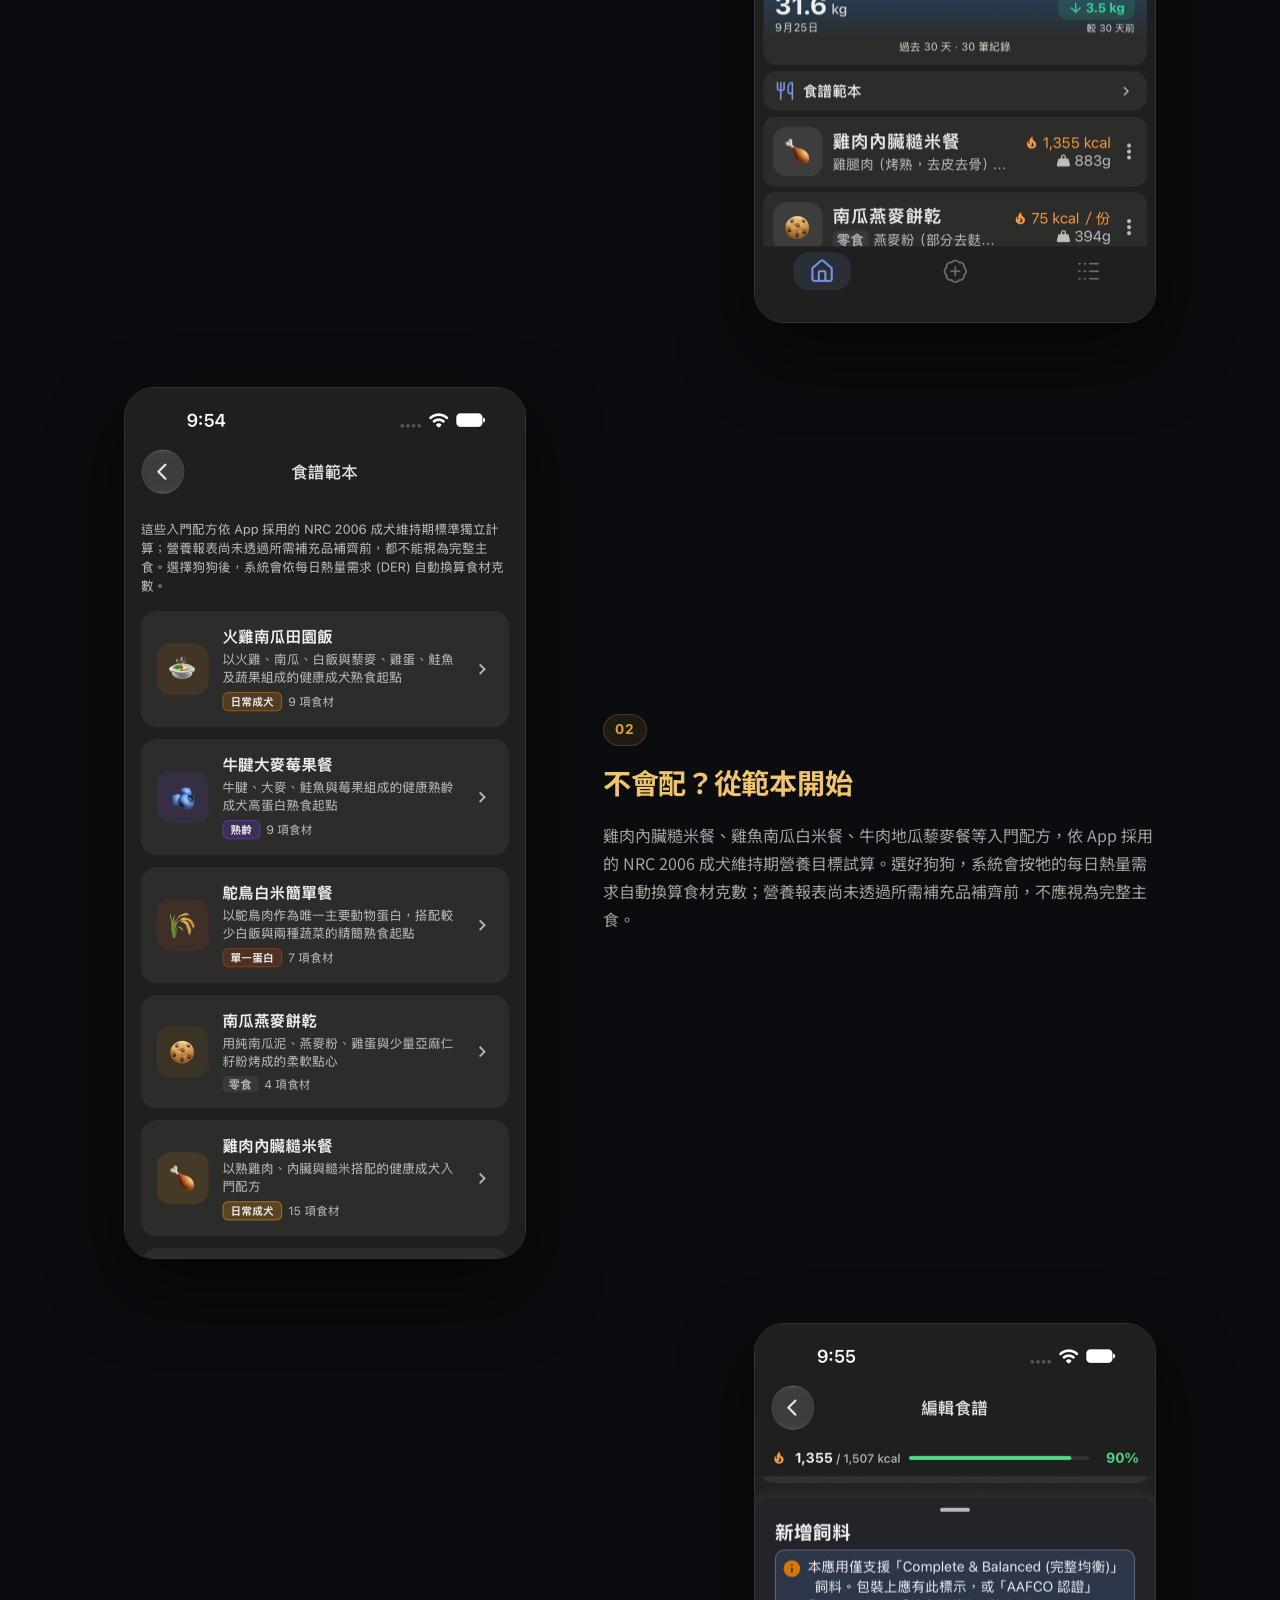
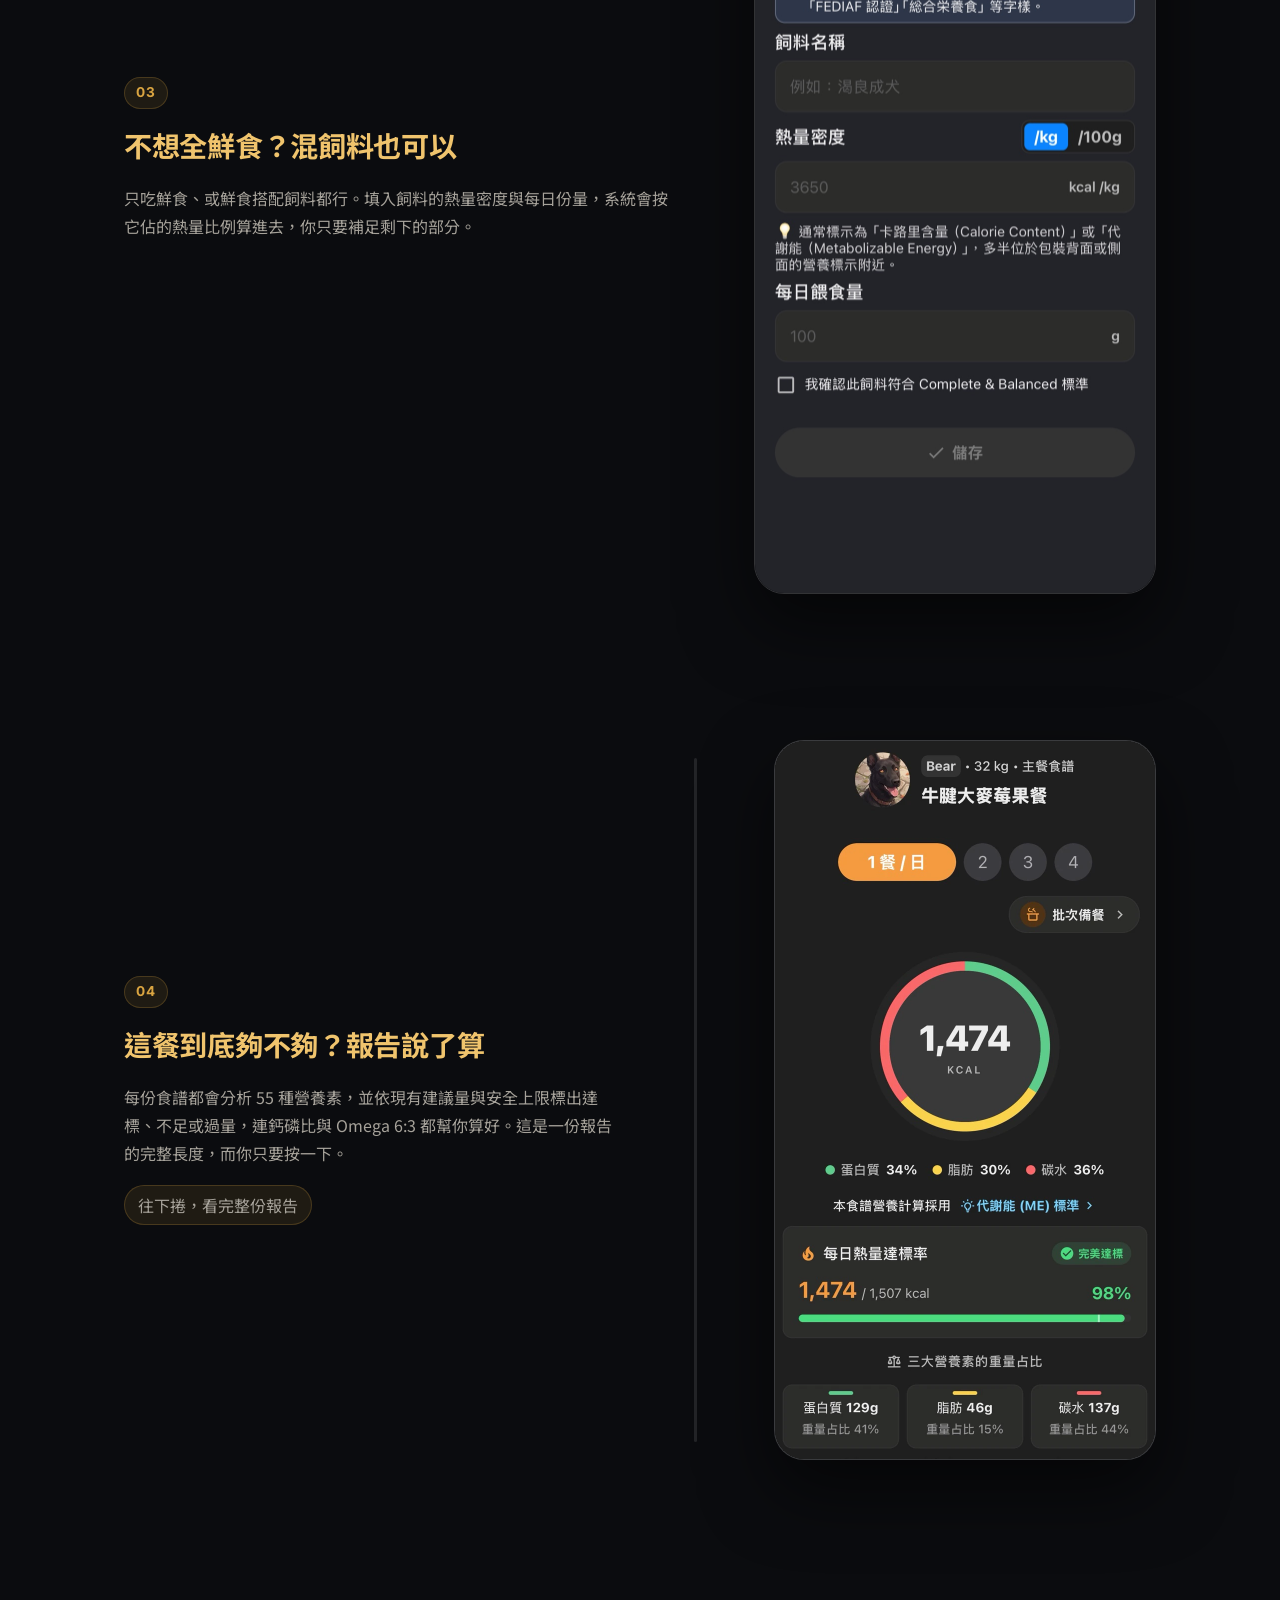
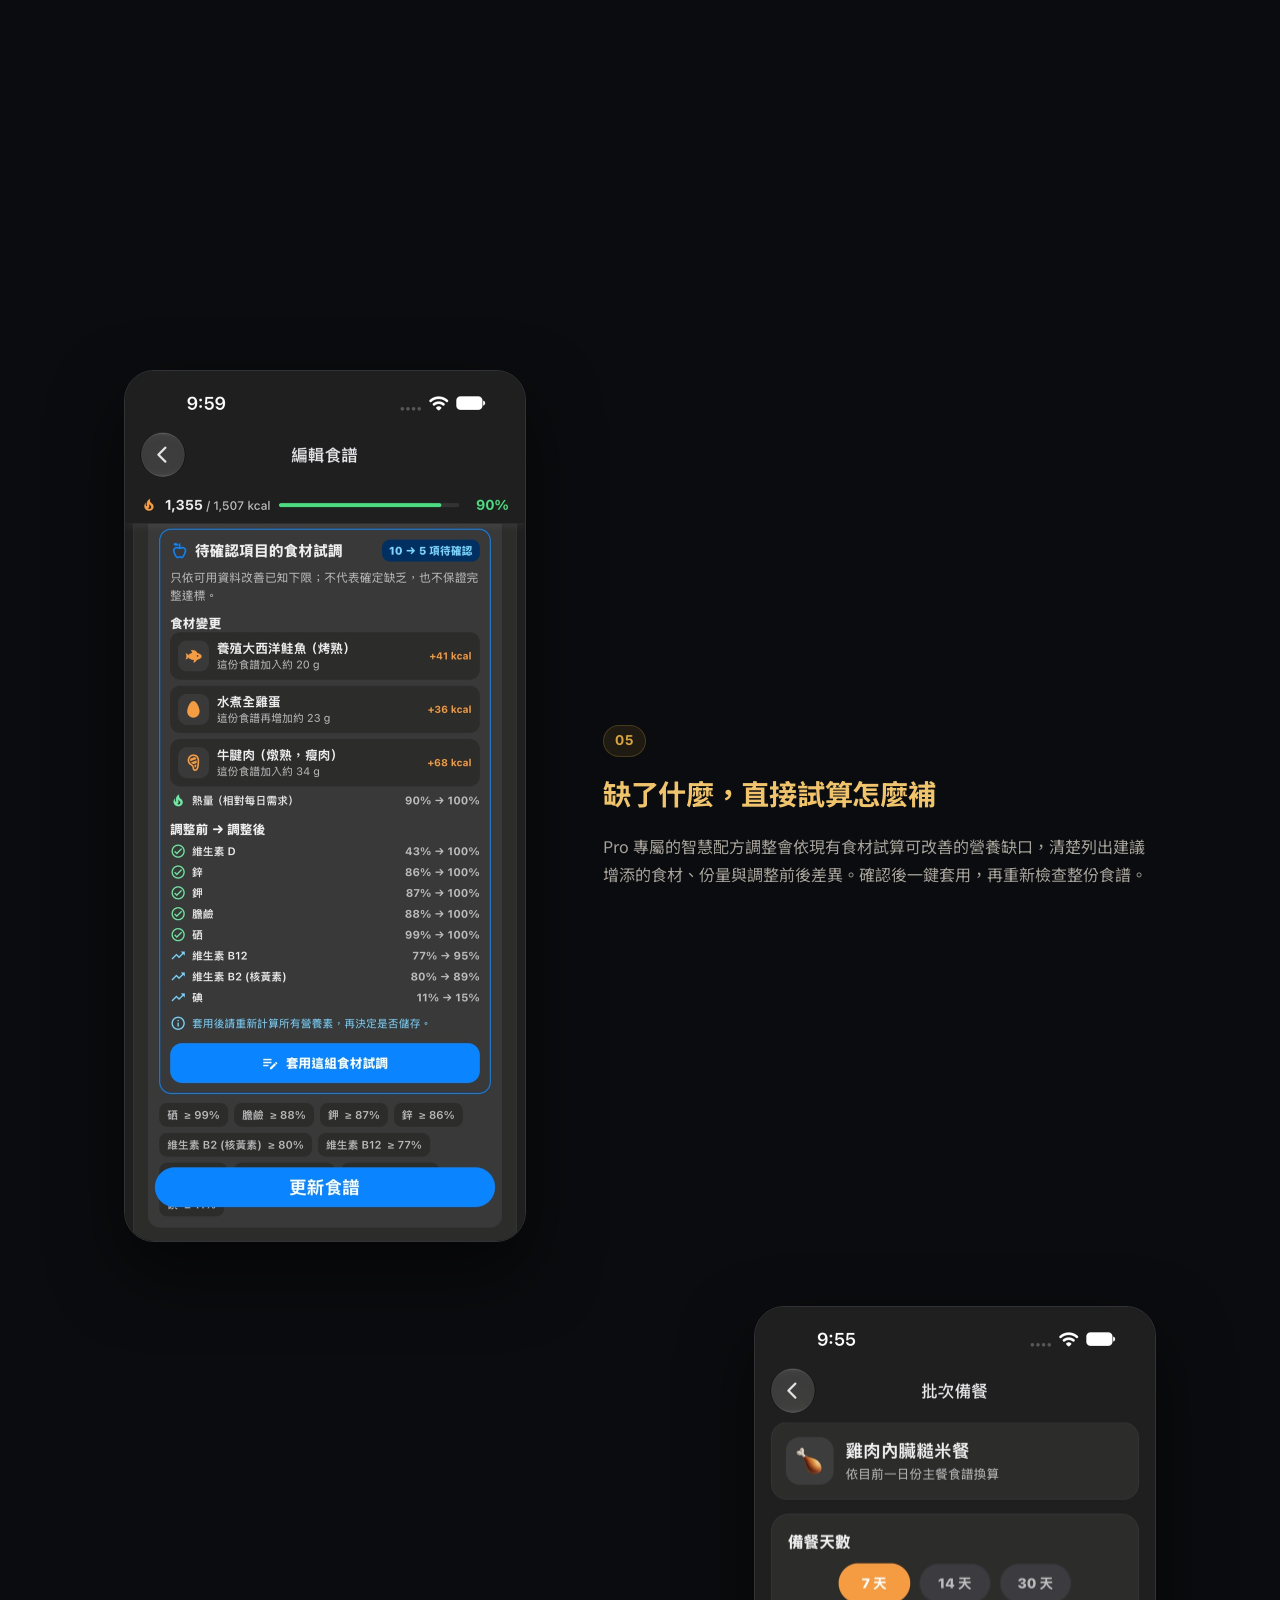
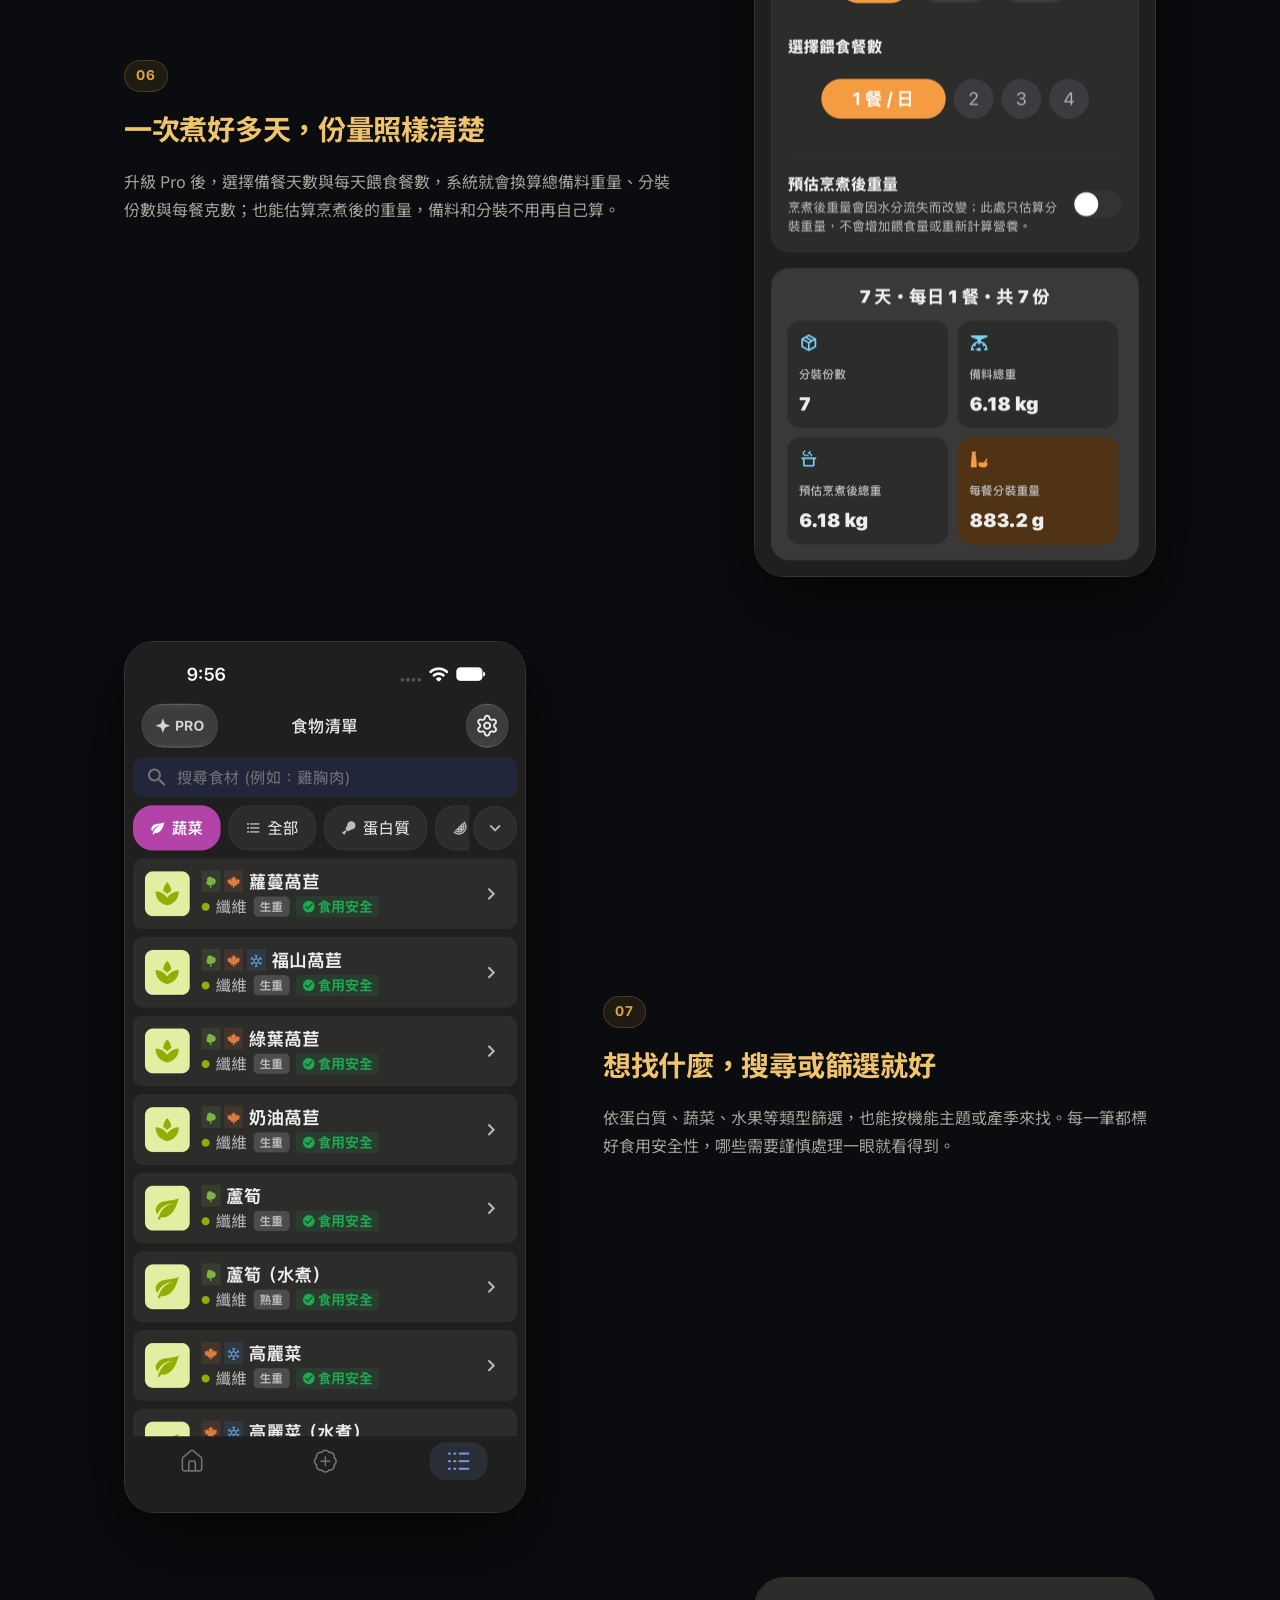
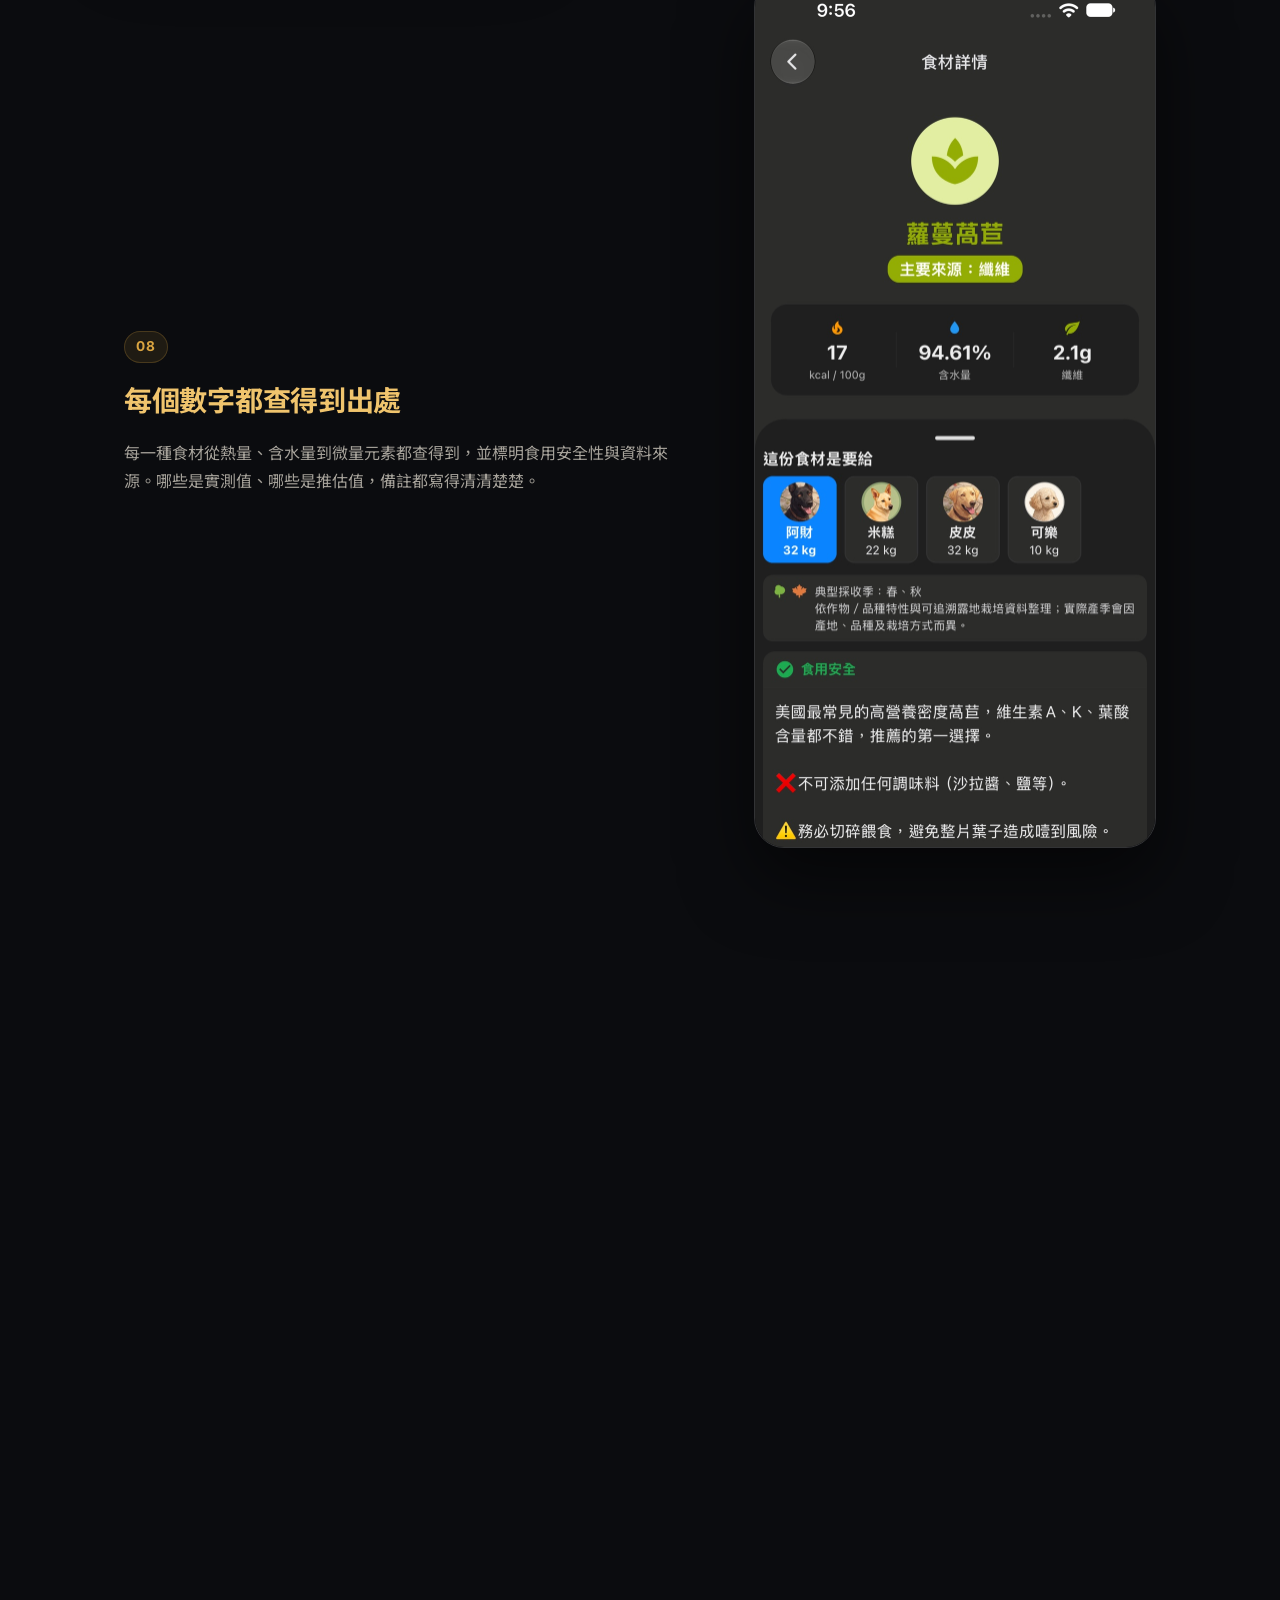
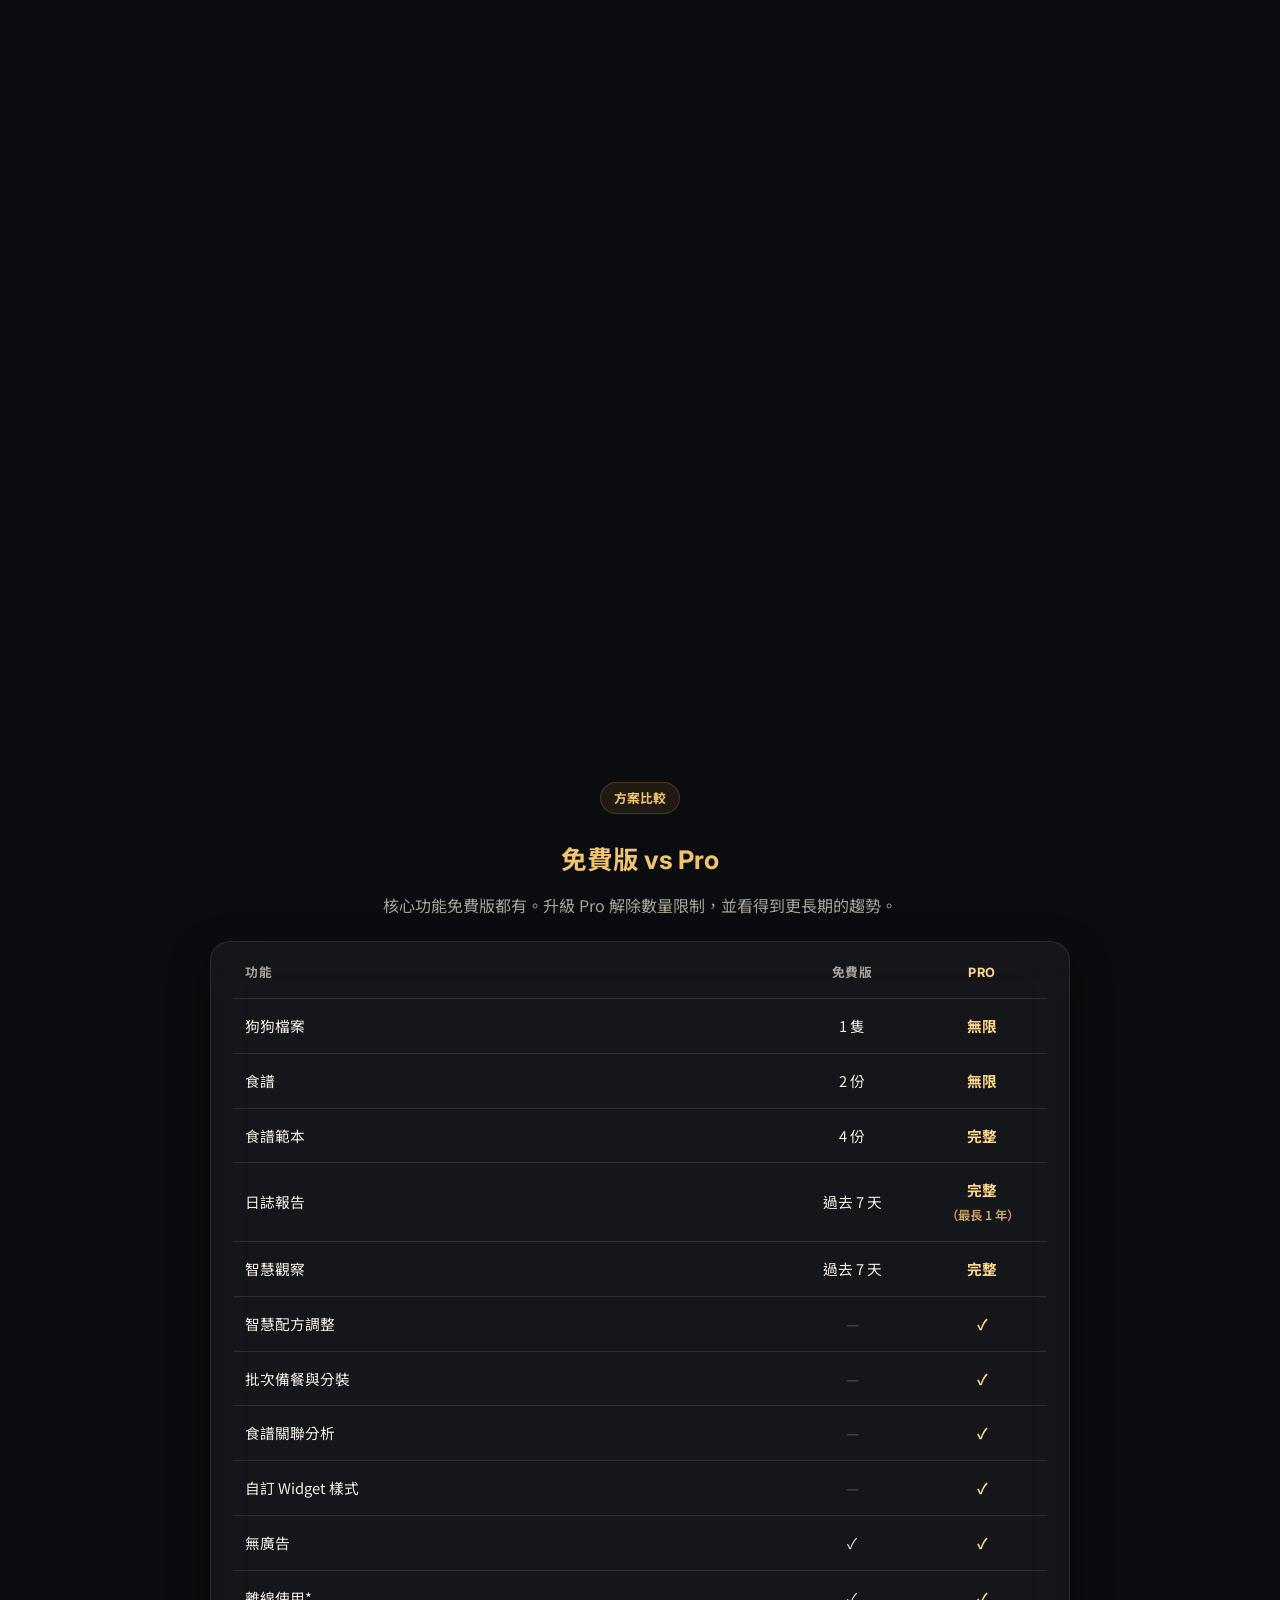
==== commit b87dd99b: "Add files via upload" ====
--- a/index.html
+++ b/index.html
@@ -227,41 +227,6 @@
       </thead>
       <tbody>
         <tr>
-          <td data-i18n="compare.row.noads">無廣告</td>
-          <td>✓</td>
-          <td>✓</td>
-        </tr>
-        <tr>
-          <td data-i18n="compare.row.offline">離線使用*</td>
-          <td>✓</td>
-          <td>✓</td>
-        </tr>
-        <tr>
-          <td data-i18n="compare.row.backup">本地備份</td>
-          <td>✓</td>
-          <td>✓</td>
-        </tr>
-        <tr>
-          <td data-i18n="compare.row.log">日記功能</td>
-          <td>✓</td>
-          <td>✓</td>
-        </tr>
-        <tr>
-          <td data-i18n="compare.row.diaryReview">日記回顧</td>
-          <td>✓</td>
-          <td>✓</td>
-        </tr>
-        <tr>
-          <td data-i18n="compare.row.weight">體重追蹤</td>
-          <td>✓</td>
-          <td>✓</td>
-        </tr>
-        <tr>
-          <td data-i18n="compare.row.homeWidgets">桌面小工具</td>
-          <td>✓</td>
-          <td>✓</td>
-        </tr>
-        <tr>
           <td data-i18n="compare.row.dogs">狗狗檔案</td>
           <td data-i18n="compare.row.dogs.free">1 隻</td>
           <td data-i18n="compare.row.dogs.pro">無限</td>
@@ -277,21 +242,6 @@
           <td data-i18n="compare.row.templates.pro">完整</td>
         </tr>
         <tr>
-          <td data-i18n="compare.row.nutritionSuggestions">智慧配方調整</td>
-          <td class="dash">—</td>
-          <td>✓</td>
-        </tr>
-        <tr>
-          <td data-i18n="compare.row.batchPrep">批次備餐與分裝</td>
-          <td class="dash">—</td>
-          <td>✓</td>
-        </tr>
-        <tr>
-          <td data-i18n="compare.row.widgetStyles">自訂 Widget 樣式</td>
-          <td class="dash">—</td>
-          <td>✓</td>
-        </tr>
-        <tr>
           <td data-i18n="compare.row.report">日誌報告</td>
           <td data-i18n="compare.row.report.free">過去 7 天</td>
           <td data-i18n-html="compare.row.report.pro.html">完整<span class="compare-note">（最長 1 年）</span></td>
@@ -302,8 +252,58 @@
           <td data-i18n="compare.row.insight.pro">完整</td>
         </tr>
         <tr>
+          <td data-i18n="compare.row.nutritionSuggestions">智慧配方調整</td>
+          <td class="dash">—</td>
+          <td>✓</td>
+        </tr>
+        <tr>
+          <td data-i18n="compare.row.batchPrep">批次備餐與分裝</td>
+          <td class="dash">—</td>
+          <td>✓</td>
+        </tr>
+        <tr>
           <td data-i18n="compare.row.correlation">食譜關聯分析</td>
           <td class="dash">—</td>
+          <td>✓</td>
+        </tr>
+        <tr>
+          <td data-i18n="compare.row.widgetStyles">自訂 Widget 樣式</td>
+          <td class="dash">—</td>
+          <td>✓</td>
+        </tr>
+        <tr>
+          <td data-i18n="compare.row.noads">無廣告</td>
+          <td>✓</td>
+          <td>✓</td>
+        </tr>
+        <tr>
+          <td data-i18n="compare.row.offline">離線使用*</td>
+          <td>✓</td>
+          <td>✓</td>
+        </tr>
+        <tr>
+          <td data-i18n="compare.row.backup">本地備份</td>
+          <td>✓</td>
+          <td>✓</td>
+        </tr>
+        <tr>
+          <td data-i18n="compare.row.log">日記功能</td>
+          <td>✓</td>
+          <td>✓</td>
+        </tr>
+        <tr>
+          <td data-i18n="compare.row.diaryReview">日記回顧</td>
+          <td>✓</td>
+          <td>✓</td>
+        </tr>
+        <tr>
+          <td data-i18n="compare.row.weight">體重追蹤</td>
+          <td>✓</td>
+          <td>✓</td>
+        </tr>
+        <tr>
+          <td data-i18n="compare.row.homeWidgets">桌面小工具</td>
+          <td>✓</td>
           <td>✓</td>
         </tr>
       </tbody>
--- a/style.css
+++ b/style.css
@@ -1,4 +1,4 @@
-@import url('https://fonts.googleapis.com/css2?family=Inter:wght@500;600;700;800&family=Noto+Sans+TC:wght@400;500;700&display=swap');
+@import url('https://fonts.googleapis.com/css2?family=Inter:wght@400;500;600;700;800&family=Noto+Sans+TC:wght@400;500;700&display=swap');
 
 :root {
   --bg: #0B0C0F;
@@ -39,6 +39,10 @@
   line-height: 1.75;
   -webkit-font-smoothing: antialiased;
 }
+/* 英文版內文改用 Inter：Noto Sans TC 會把 ’ “ ” — 畫成全形，像多了空格 */
+html:lang(en) body {
+  font-family: 'Inter', -apple-system, BlinkMacSystemFont, 'Noto Sans TC', sans-serif;
+}
 
 h1, h2, h3, .brand {
   font-family: 'Inter', 'Noto Sans TC', -apple-system, BlinkMacSystemFont, sans-serif;
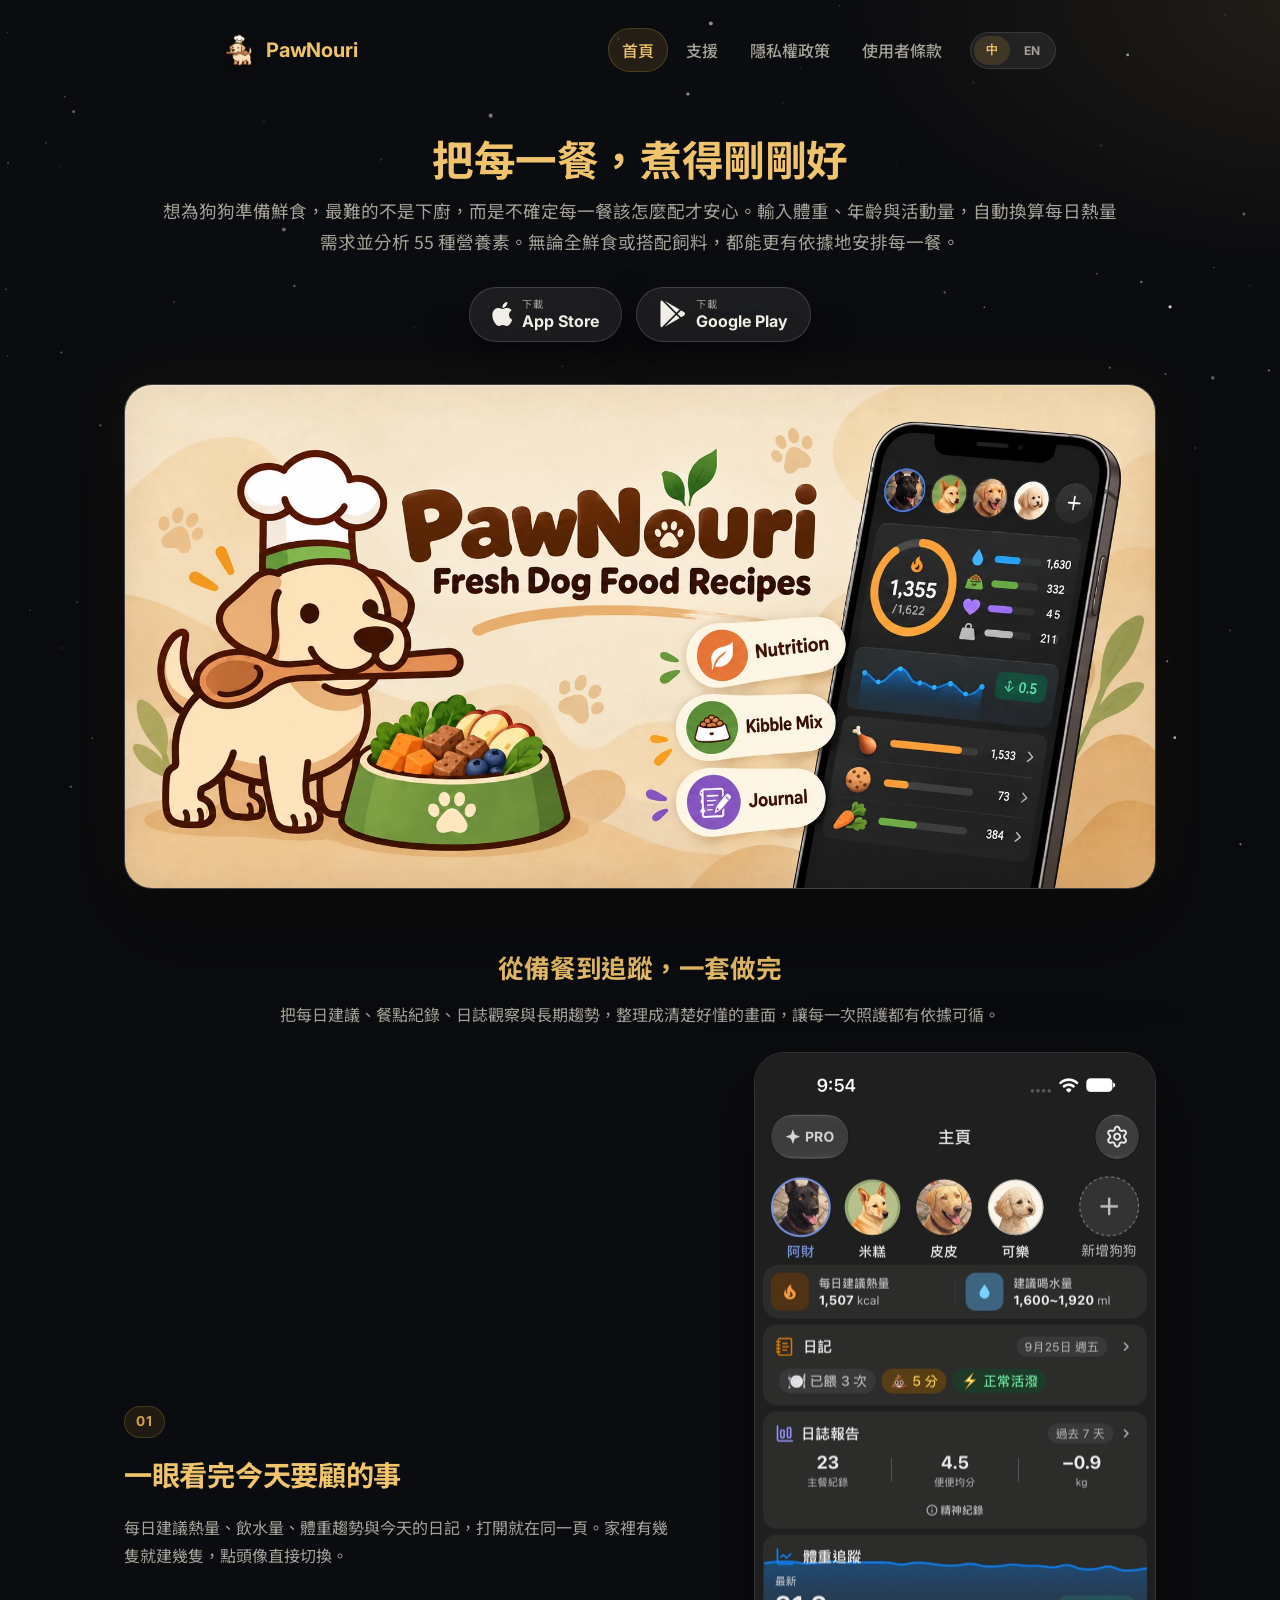
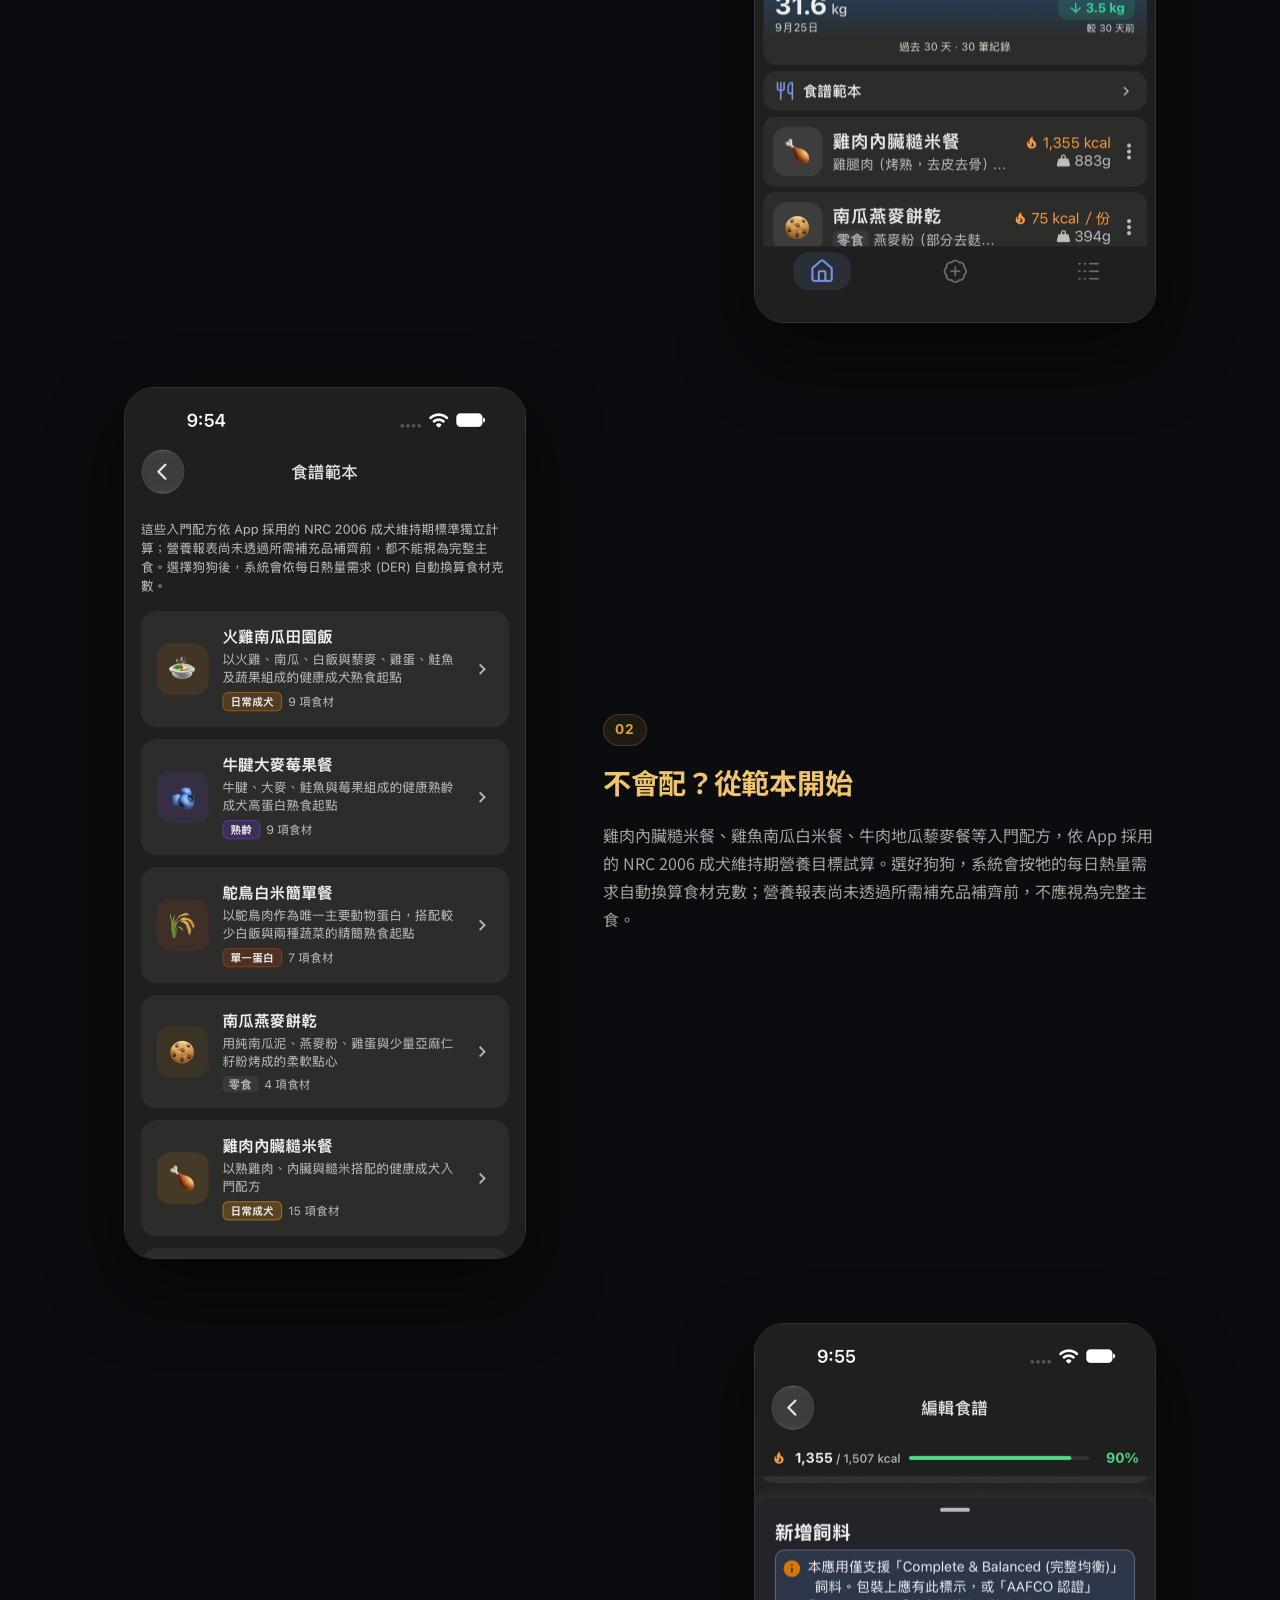
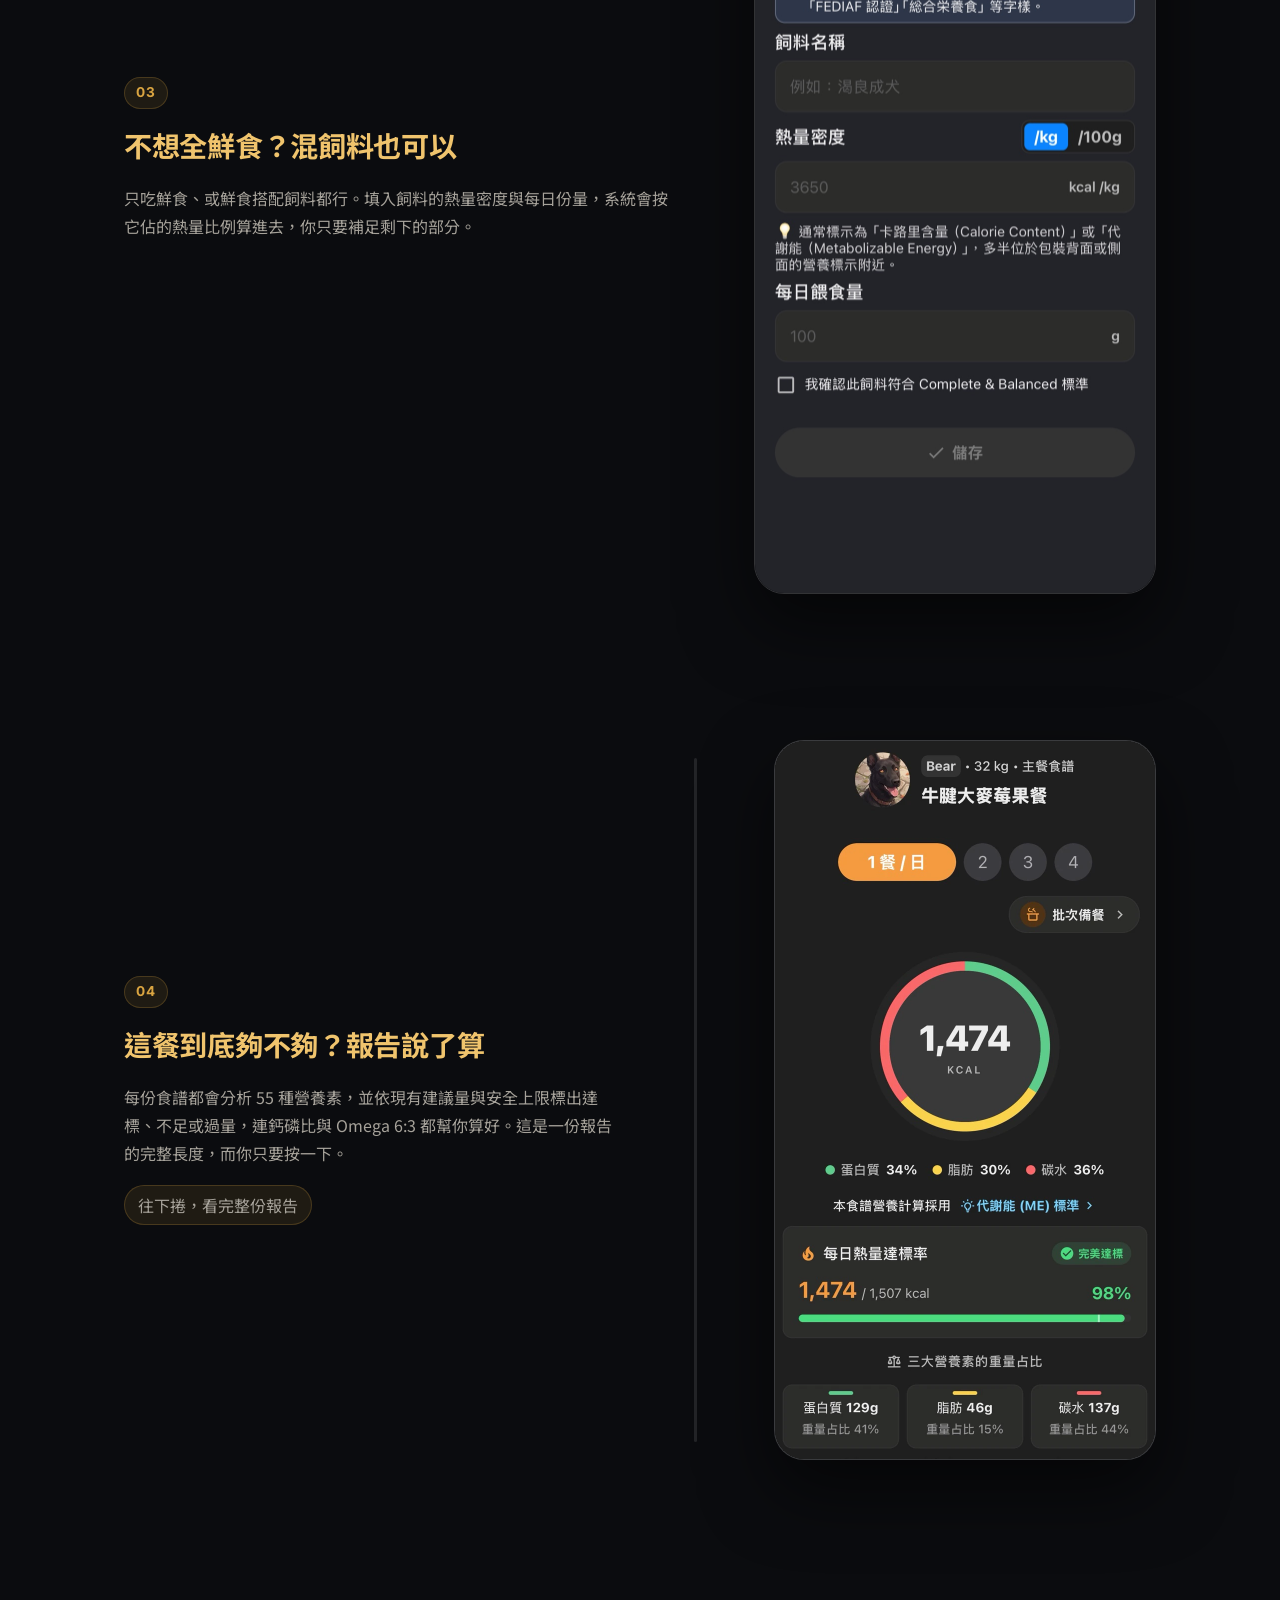
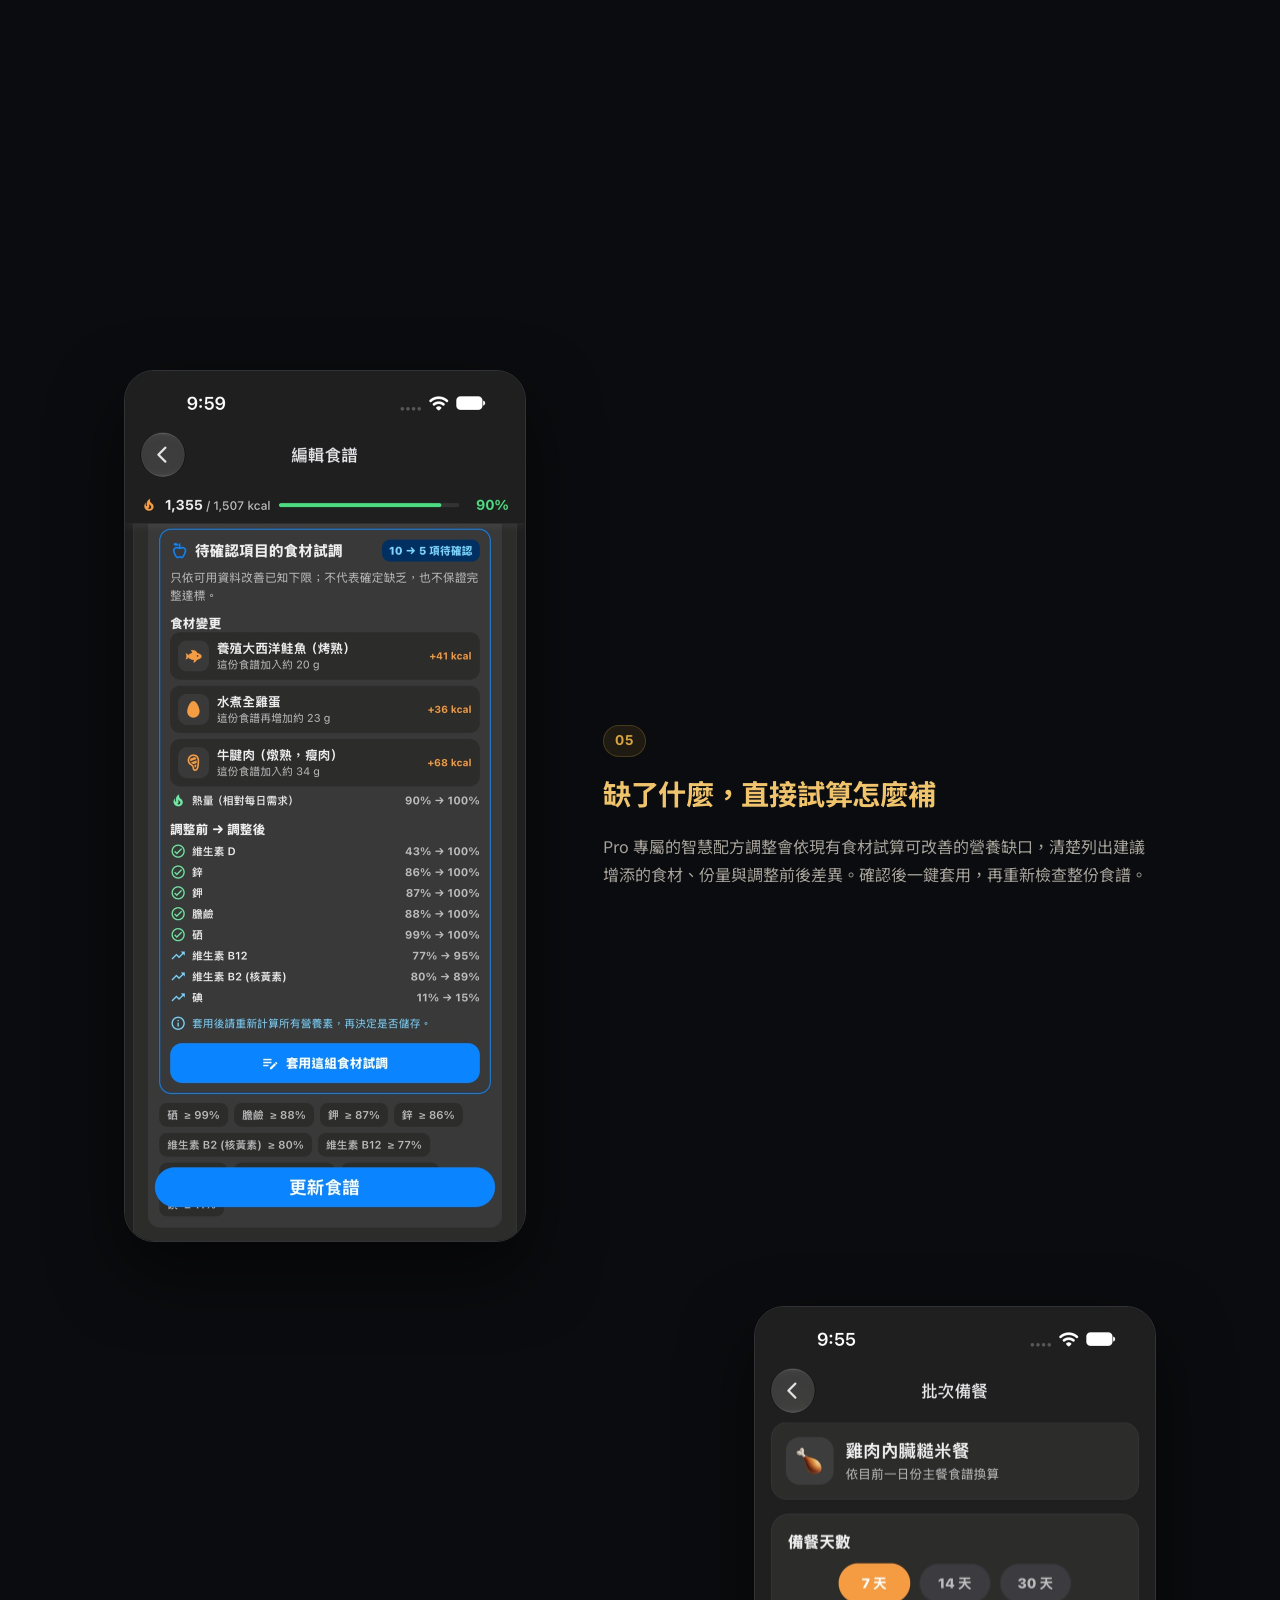
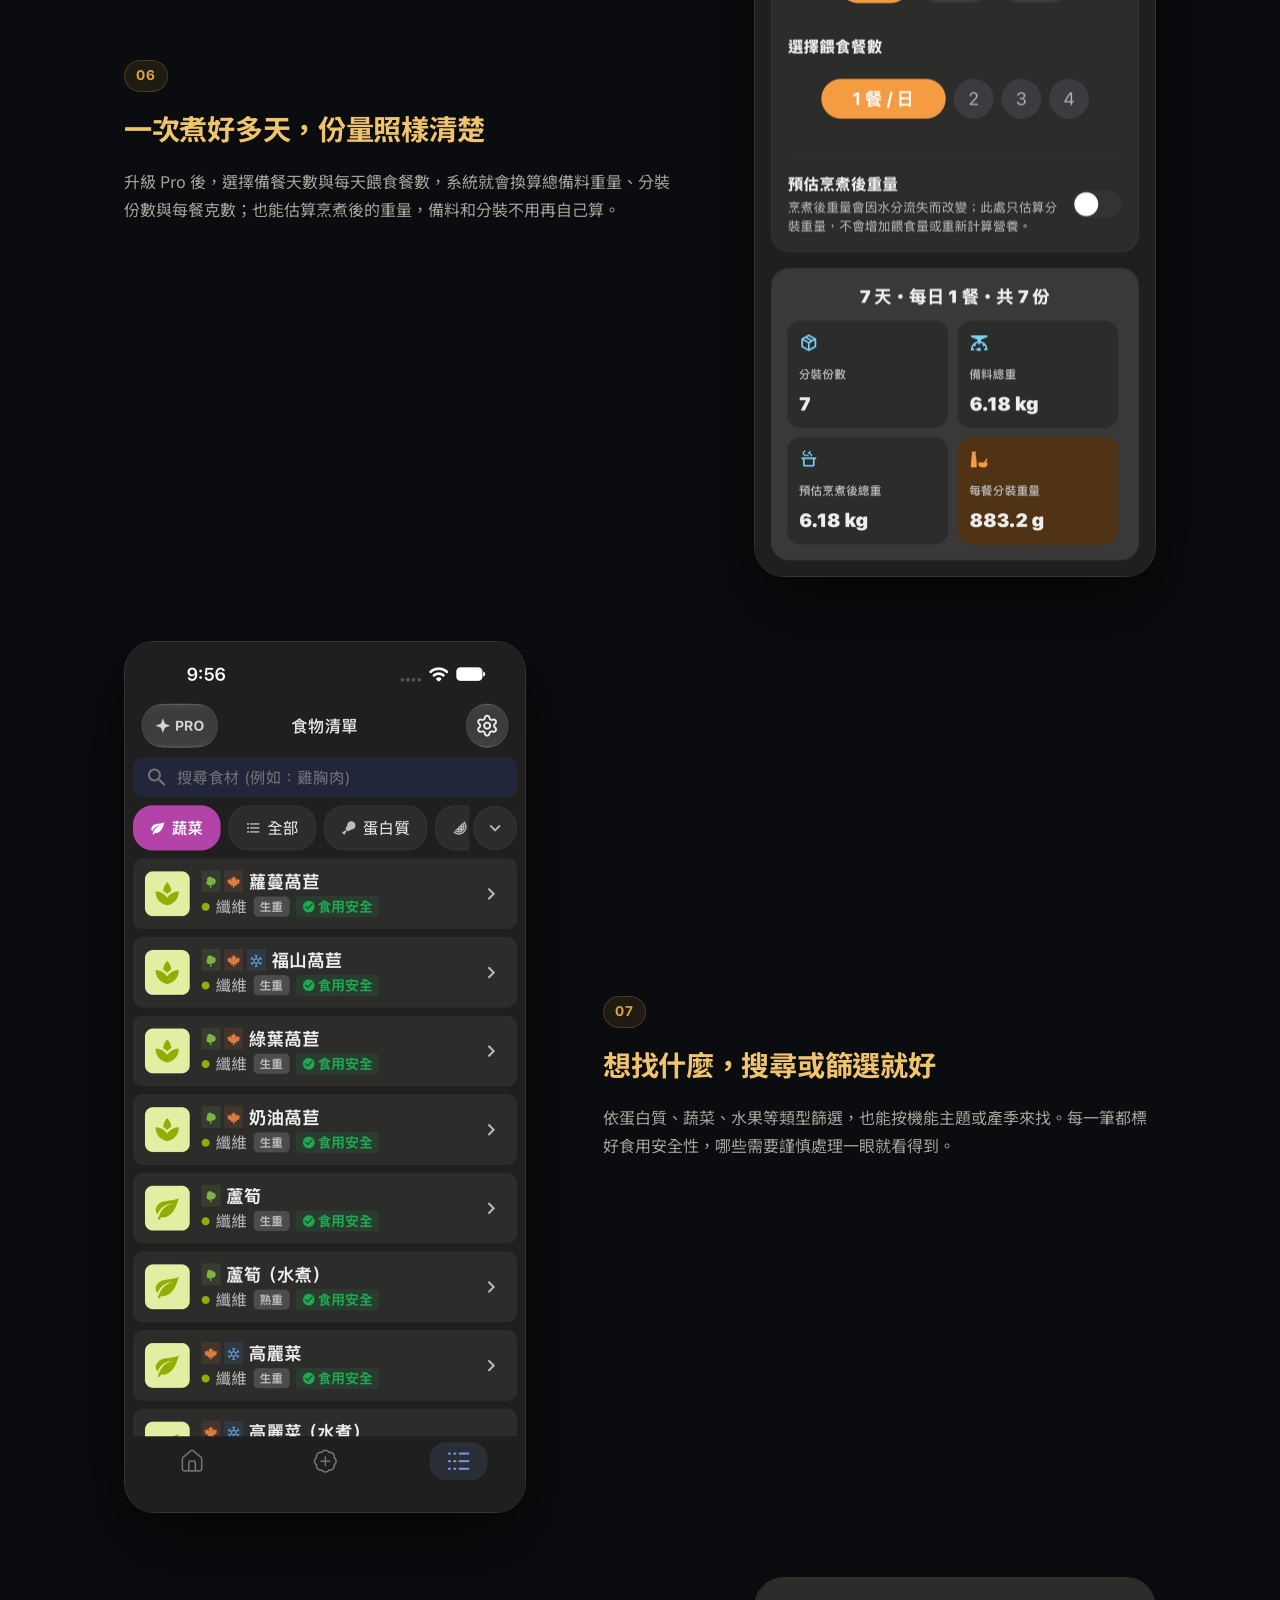
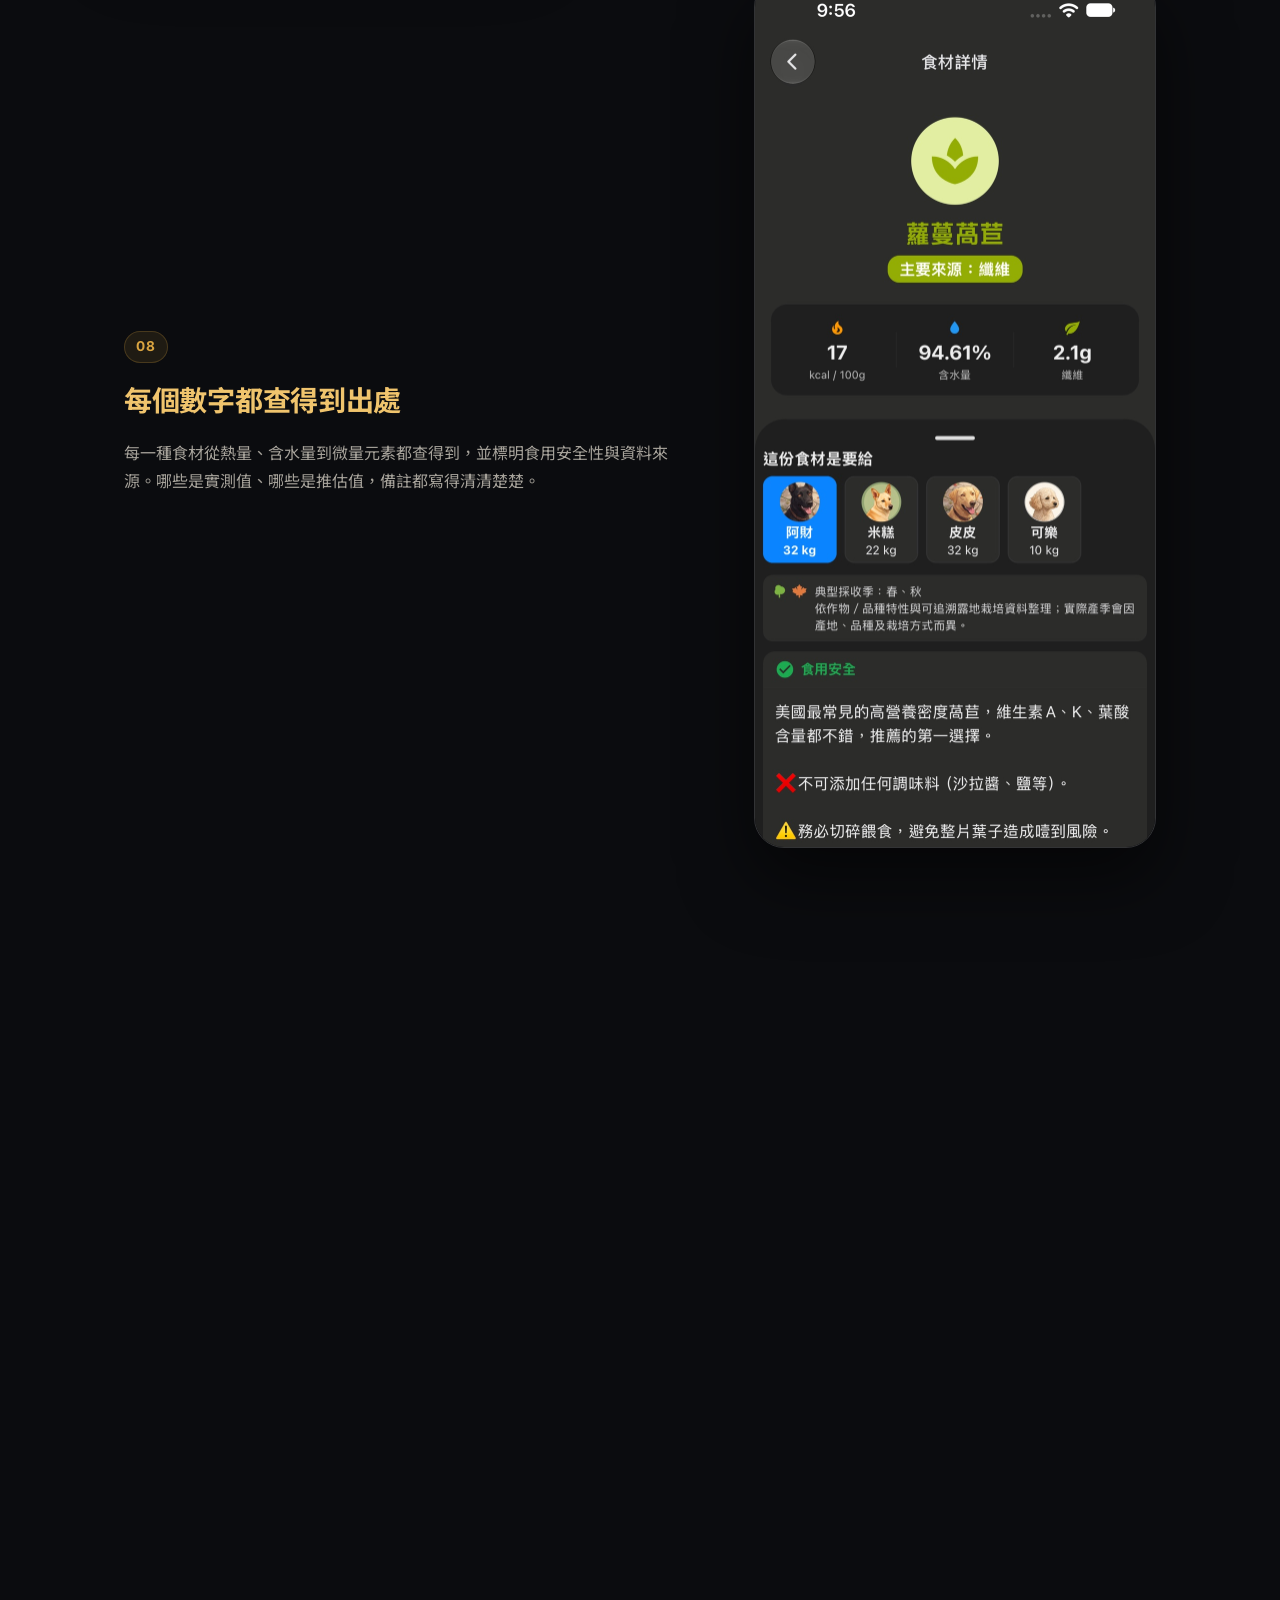
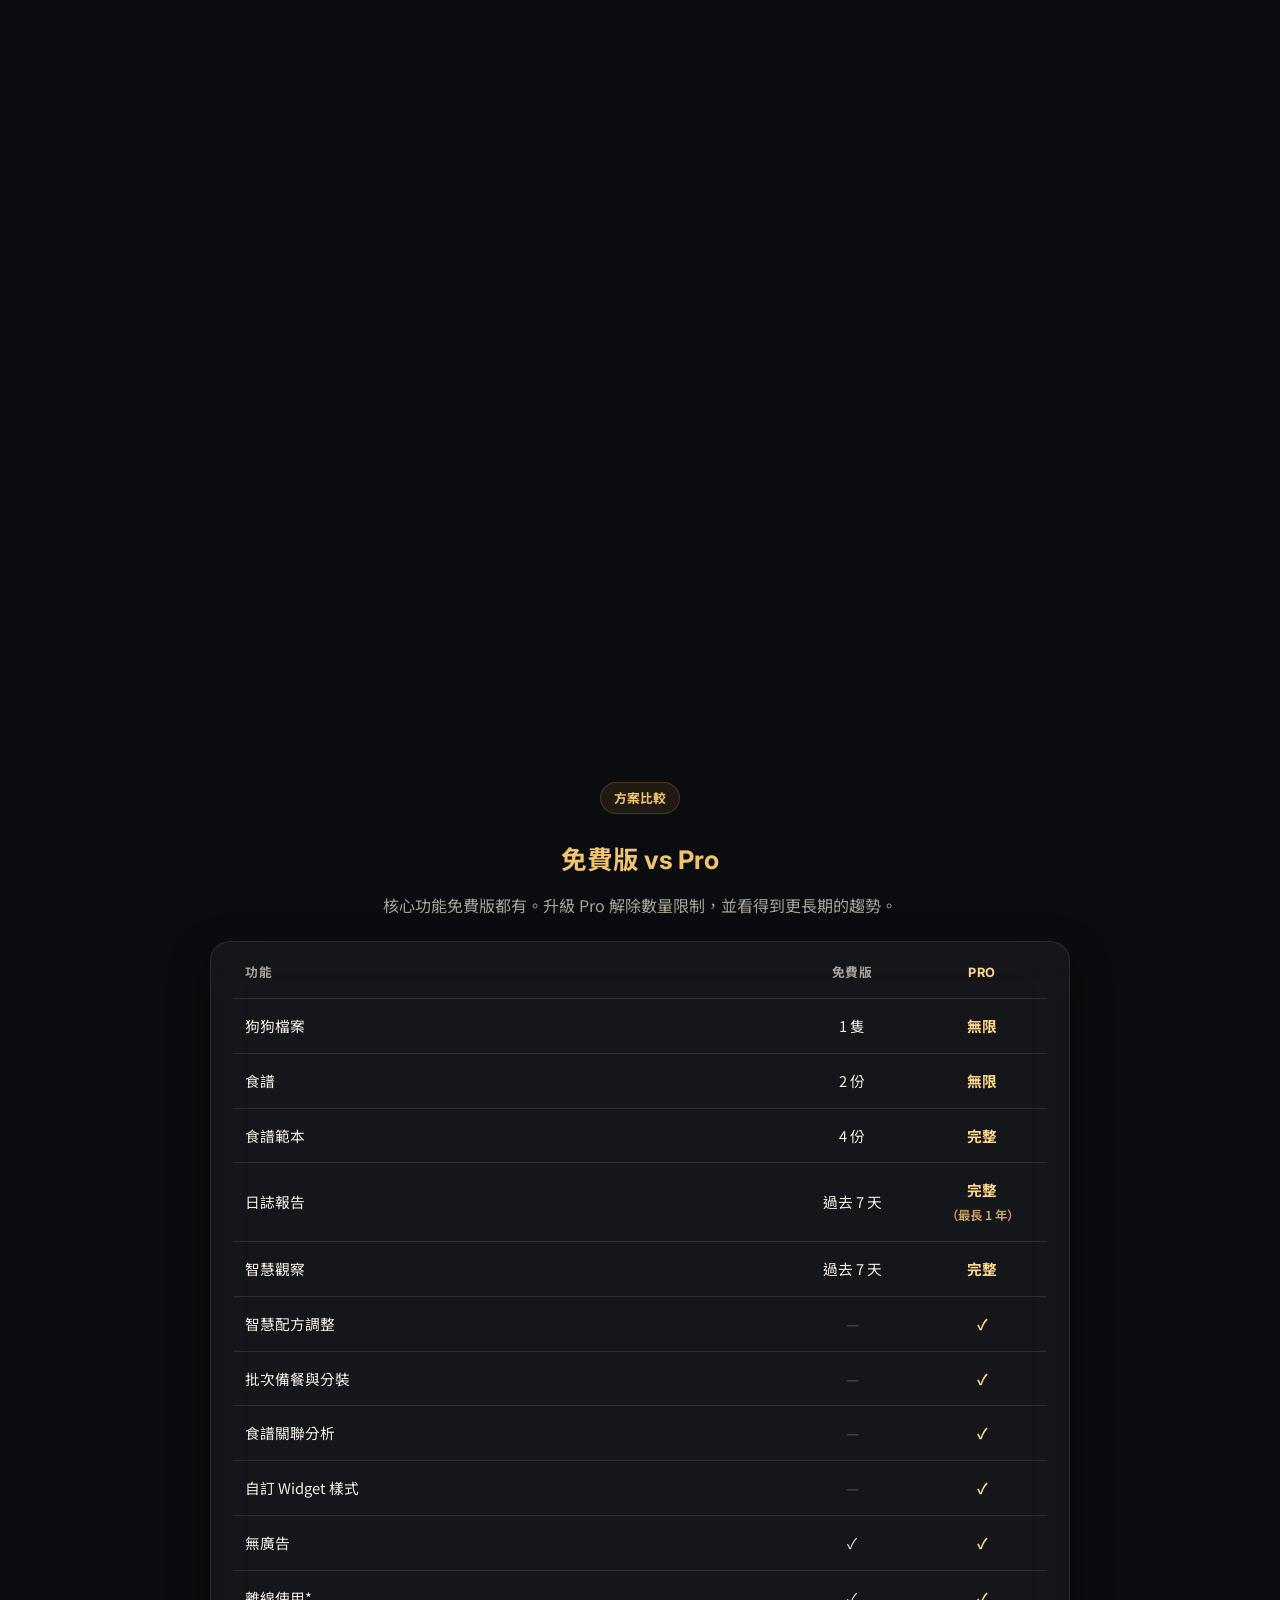
==== commit 9776eb70: "Add files via upload" ====
--- a/index.html
+++ b/index.html
@@ -35,11 +35,11 @@
     <p class="tagline" data-i18n="index.hero.tagline">想為狗狗準備鮮食，最難的不是下廚，而是不確定每一餐該怎麼配才安心。輸入體重、年齡與活動量，自動換算每日熱量需求並分析 55 種營養素。無論全鮮食或搭配飼料，都能更有依據地安排每一餐。</p>
 
     <div class="store-buttons">
-      <a href="#" class="store-btn">
+      <a href="https://apps.apple.com/app/id6780498264" class="store-btn" target="_blank" rel="noopener" aria-label="Download PawNouri on the App Store">
         <i class="fa-brands fa-apple"></i>
         <span class="store-btn-text"><small data-i18n="index.store.apple.caption">下載</small><strong>App Store</strong></span>
       </a>
-      <a href="#" class="store-btn">
+      <a href="https://play.google.com/store/apps/details?id=com.pupnutrition.app" class="store-btn" target="_blank" rel="noopener" aria-label="Get PawNouri on Google Play">
         <i class="fa-brands fa-google-play"></i>
         <span class="store-btn-text"><small data-i18n="index.store.google.caption">下載</small><strong>Google Play</strong></span>
       </a>
